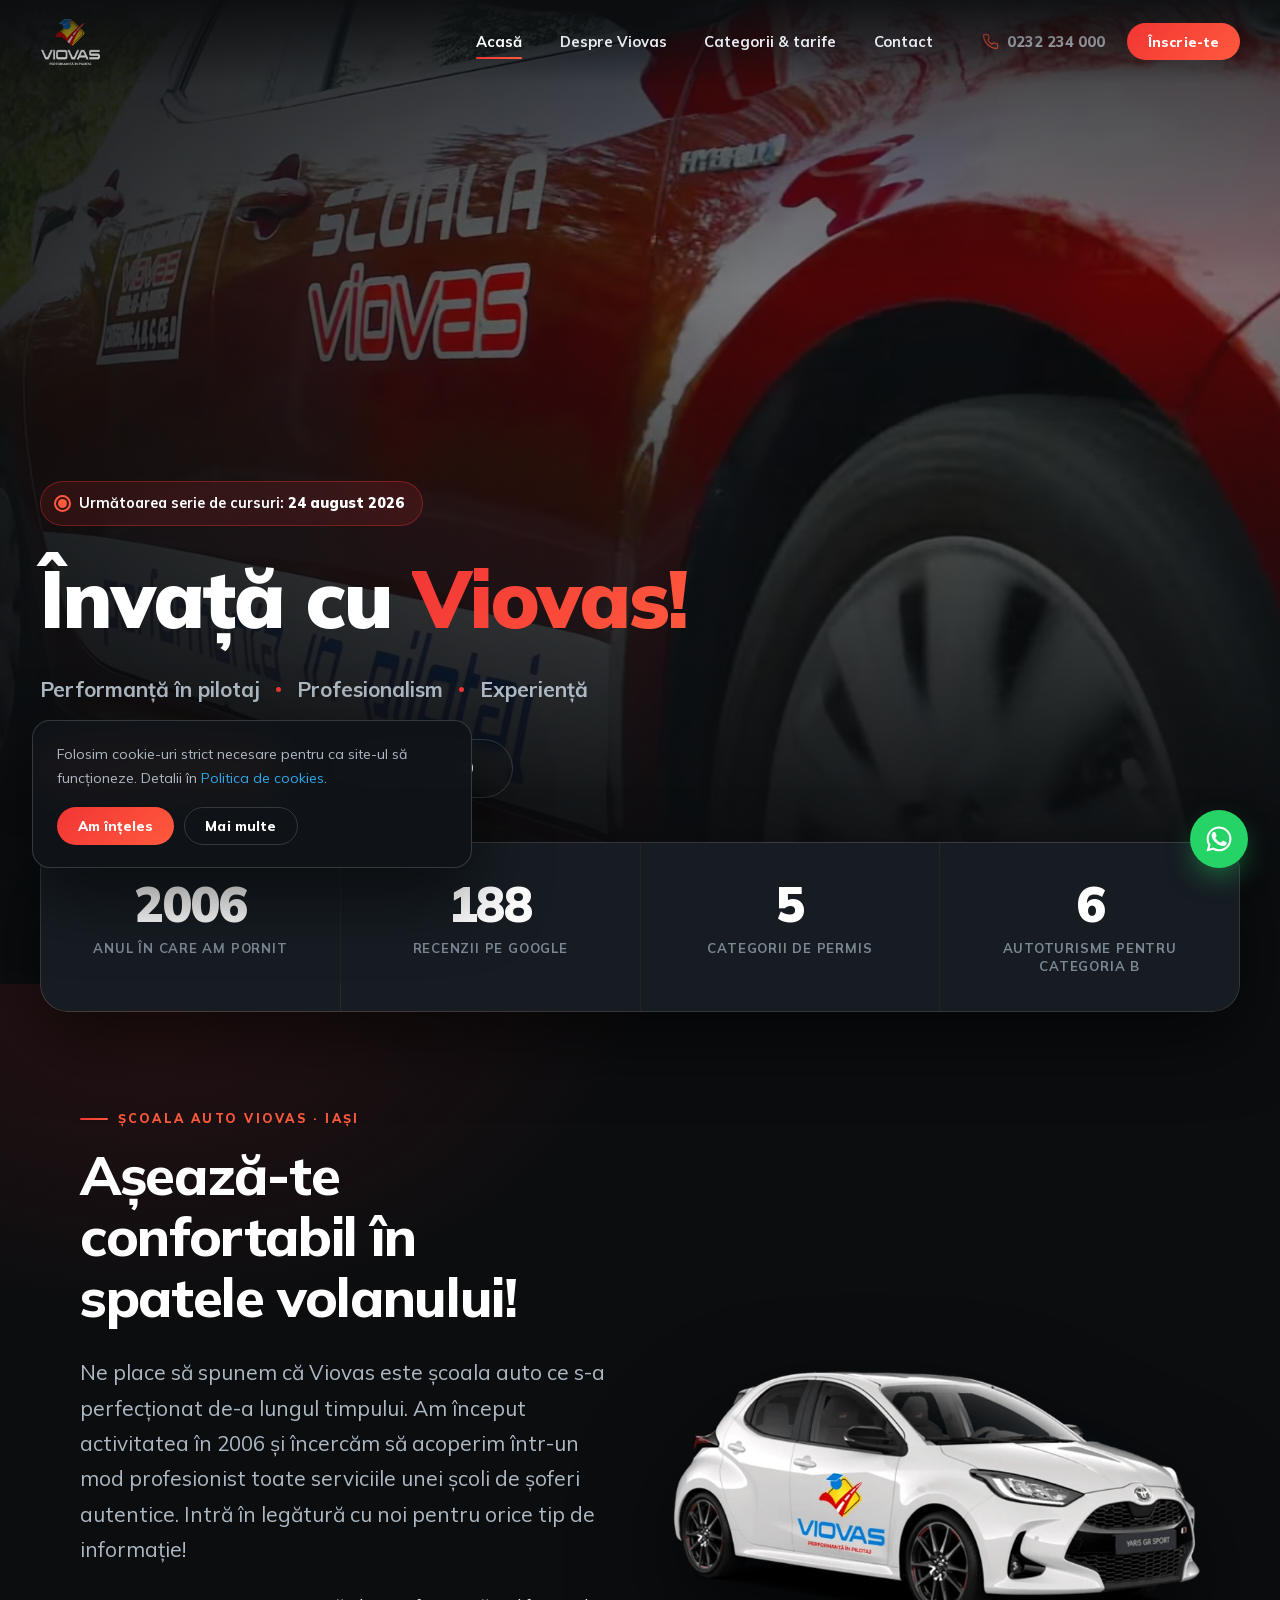
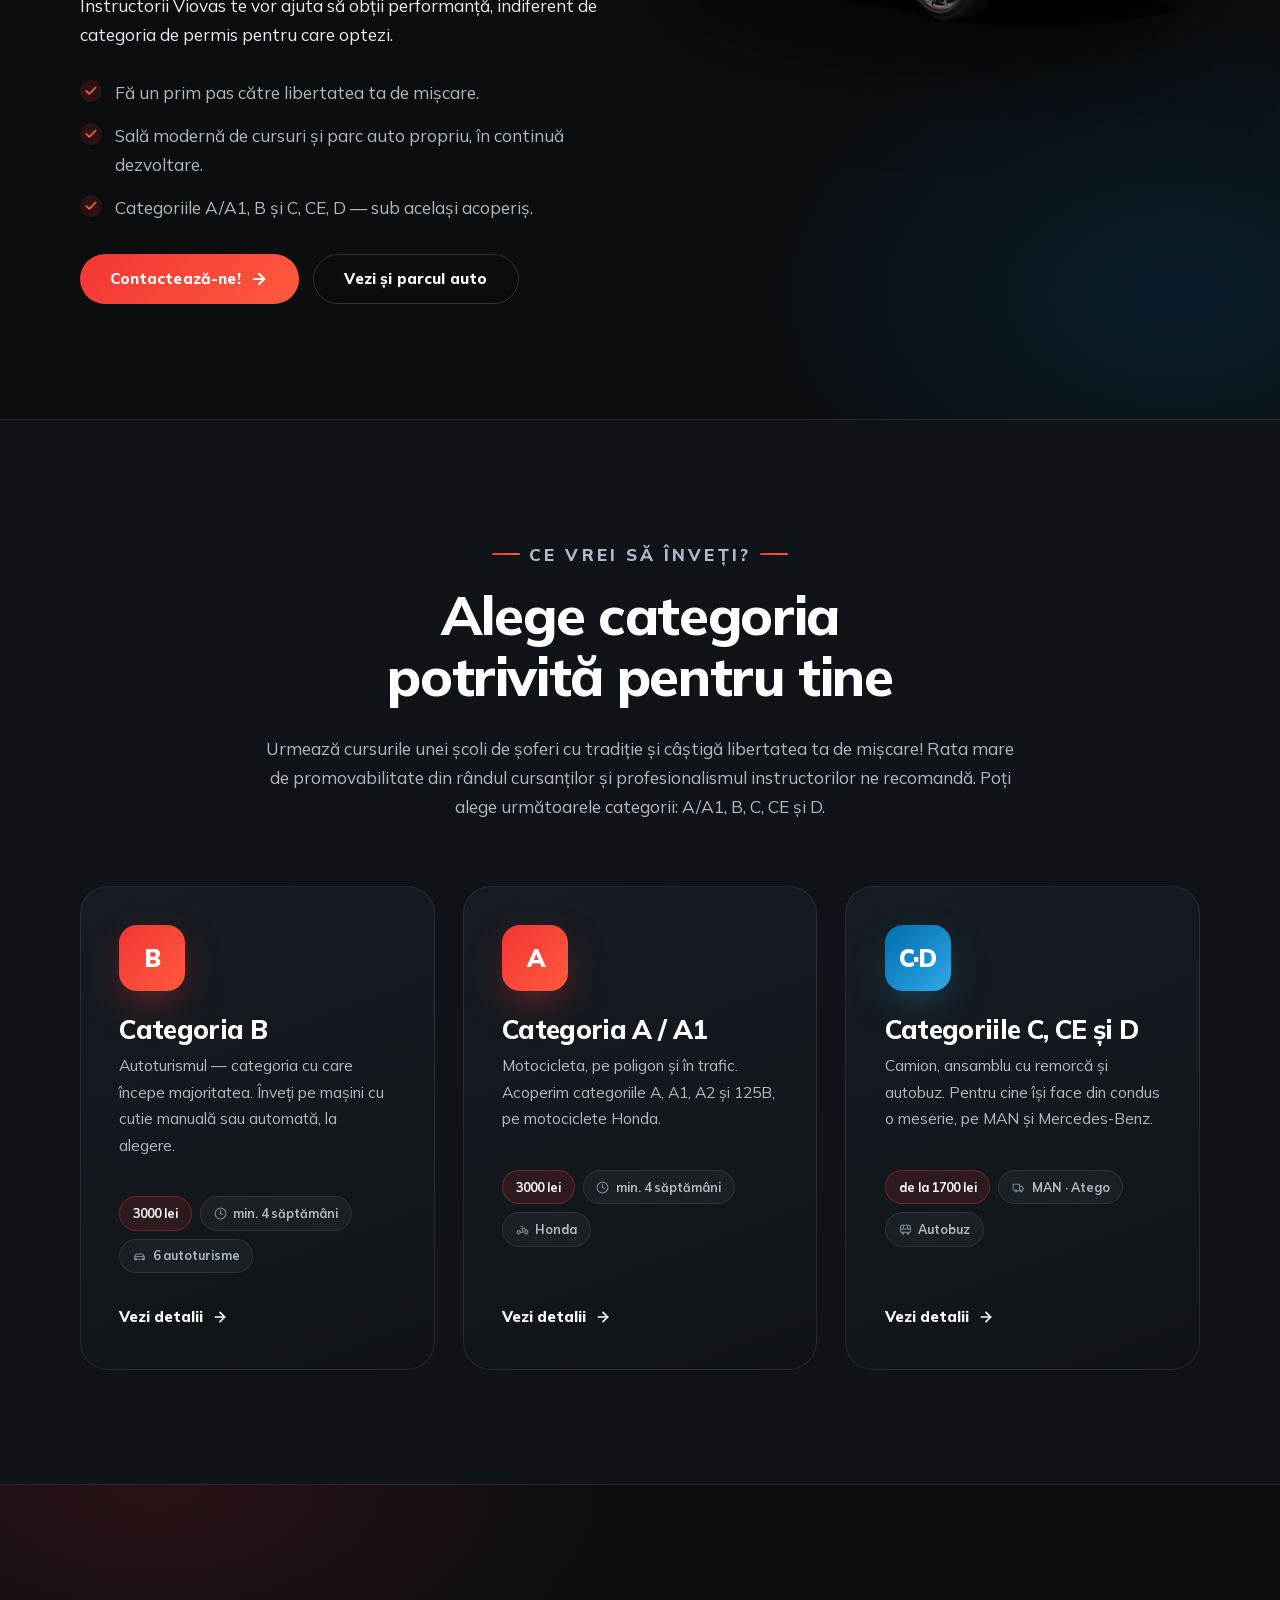
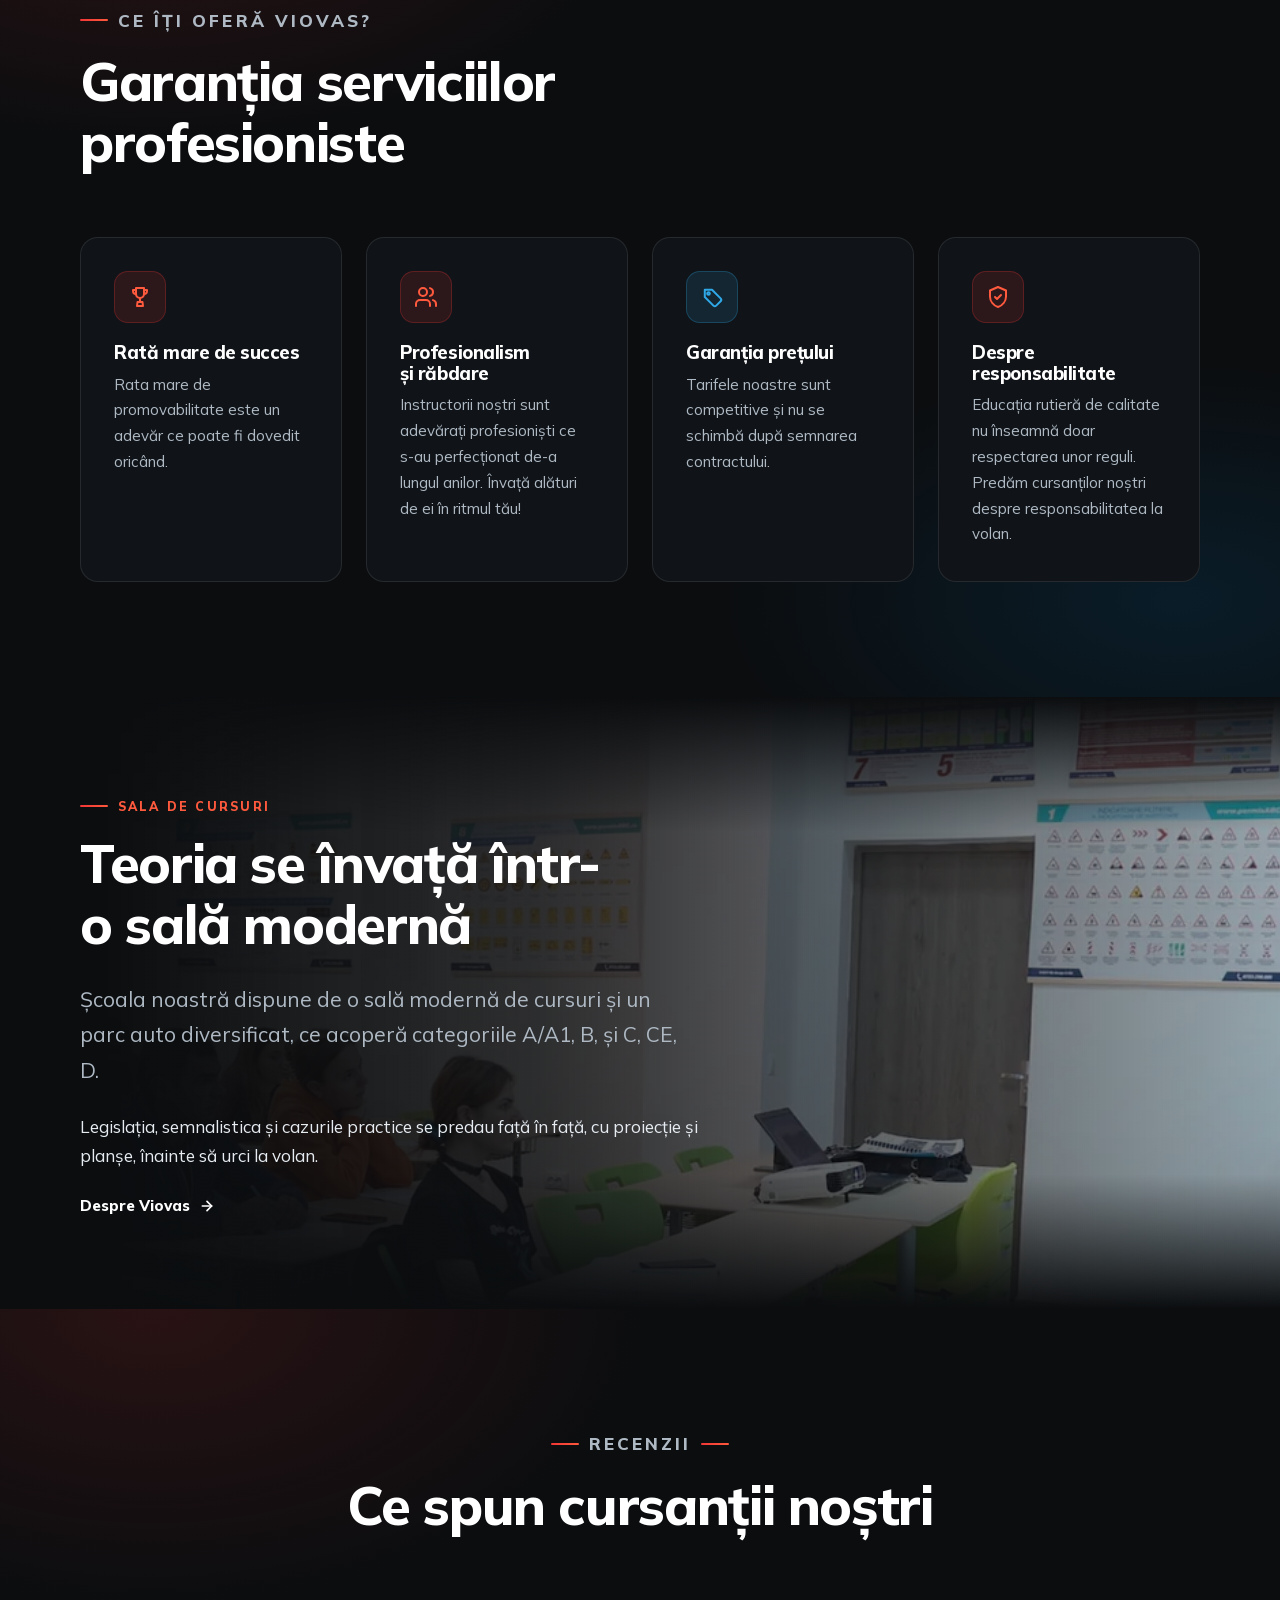
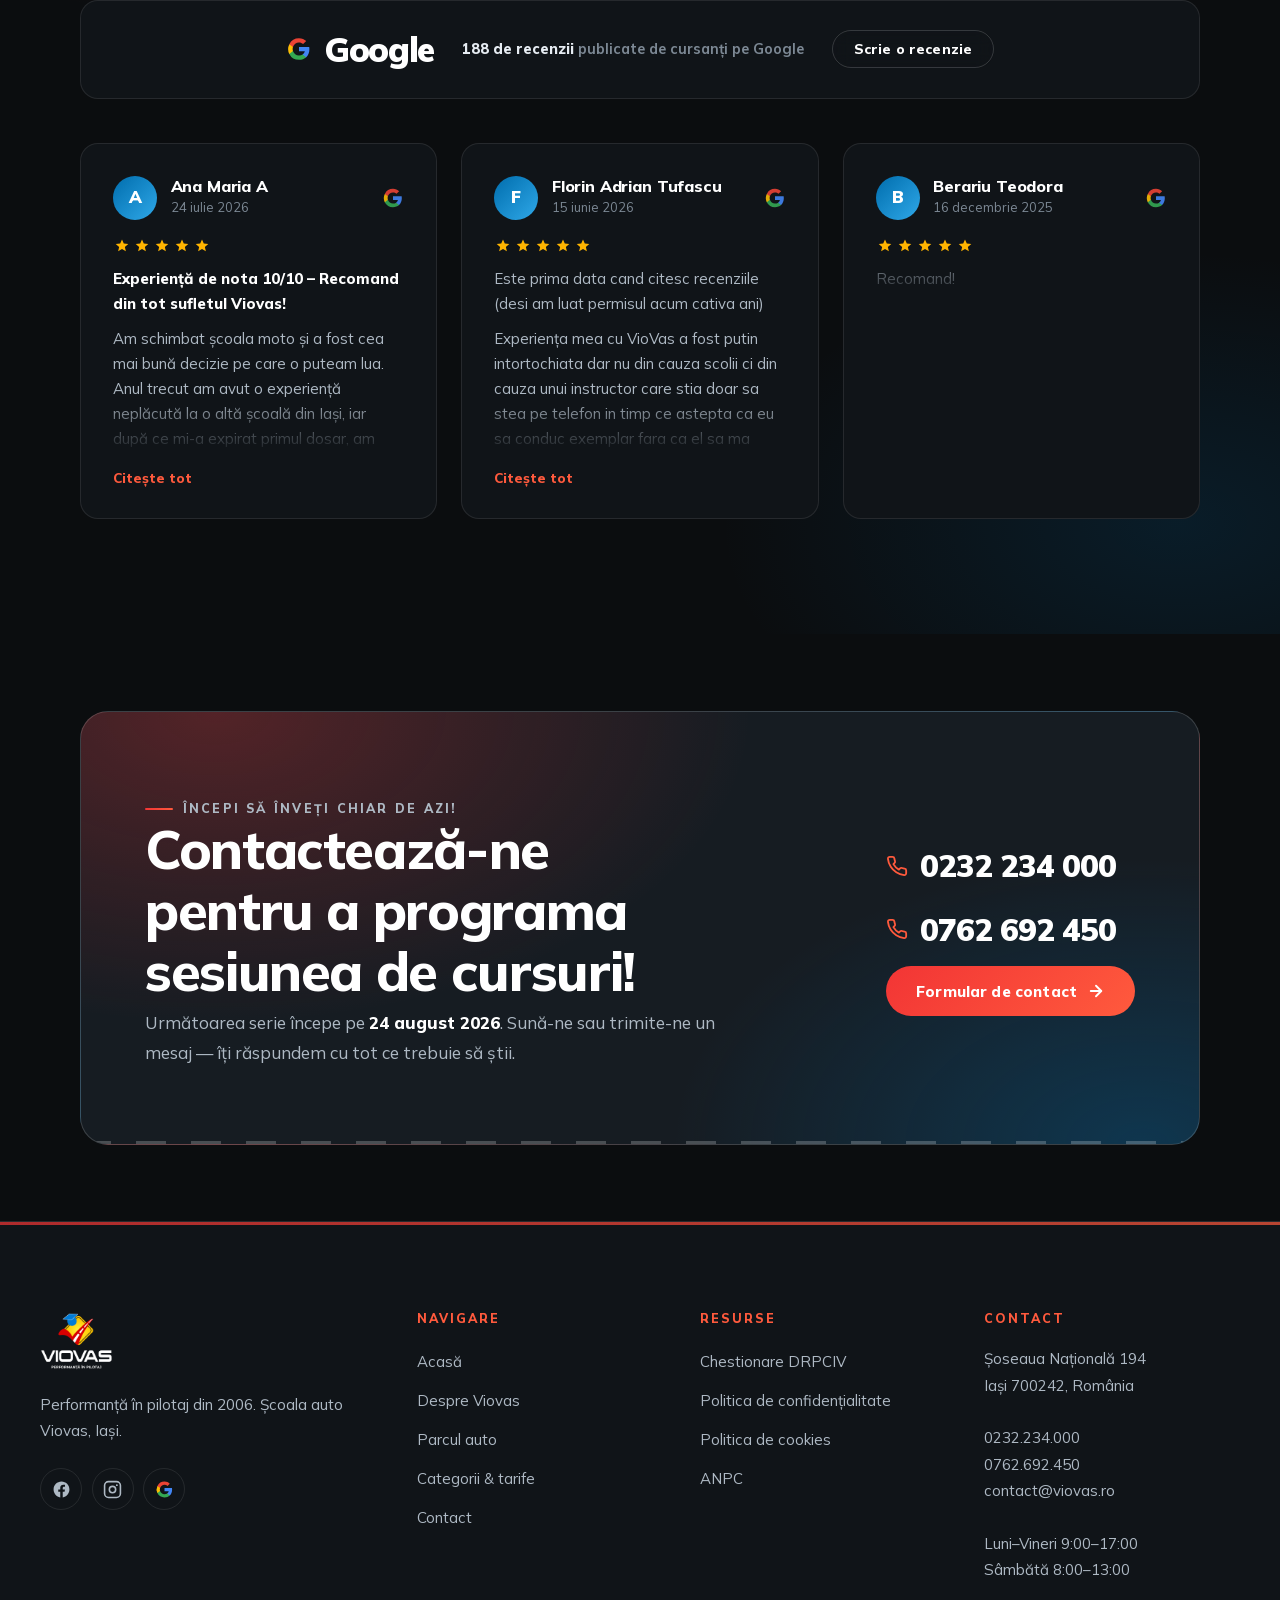
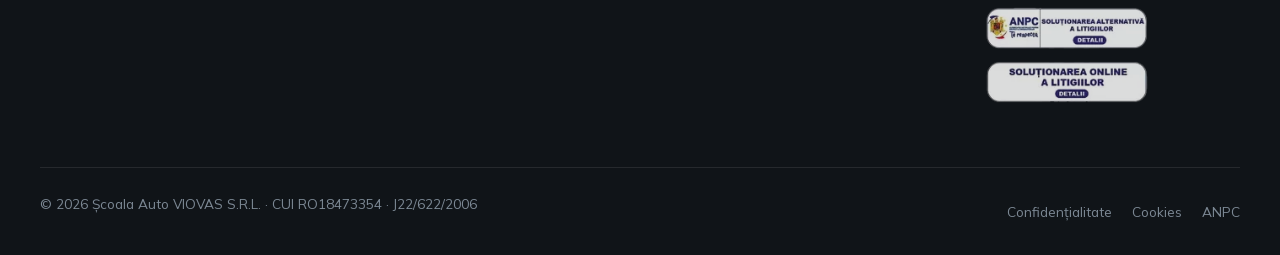
==== index.html @ 20b7be67 "Site nou Viovas — static, premium, fără build Reconstruiește viovas.ro de la zero ca site static (HT" ====
<!DOCTYPE html>
<html lang="ro">
<head>
<meta charset="utf-8">
<meta name="viewport" content="width=device-width, initial-scale=1">
<title>Viovas — Școala auto Iași | Categoriile A, B, C, CE, D</title>
<meta name="description" content="Școala auto Viovas din Iași, activă din 2006. Cursuri pentru categoriile A/A1, B, C, CE și D, parc auto propriu și instructori cu experiență. Sună la 0232 234 000.">
<link rel="canonical" href="https://www.viovas.ro/">

<meta property="og:type" content="website">
<meta property="og:locale" content="ro_RO">
<meta property="og:site_name" content="Viovas">
<meta property="og:url" content="https://www.viovas.ro/">
<meta property="og:title" content="Viovas — Școala auto Iași | Categoriile A, B, C, CE, D">
<meta property="og:description" content="Performanță în pilotaj din 2006. Cursuri pentru categoriile A/A1, B, C, CE și D, în Iași.">
<meta property="og:image" content="https://www.viovas.ro/assets/img/og-image.jpg">
<meta property="og:image:width" content="1200">
<meta property="og:image:height" content="630">
<meta name="twitter:card" content="summary_large_image">

<meta name="theme-color" content="#0B0D0F">
<link rel="icon" href="assets/img/favicon-32.png" sizes="32x32">
<link rel="apple-touch-icon" href="assets/img/favicon-180.png">
<link rel="manifest" href="site.webmanifest">

<link rel="preload" href="assets/fonts/mulish-latin.woff2" as="font" type="font/woff2" crossorigin>
<link rel="preload" href="assets/fonts/mulish-latin-ext.woff2" as="font" type="font/woff2" crossorigin>
<link rel="stylesheet" href="assets/css/style.css">

<script type="application/ld+json">
{
  "@context": "https://schema.org",
  "@graph": [
    {
      "@type": "DrivingSchool",
      "@id": "https://www.viovas.ro/#organization",
      "name": "Școala Auto VIOVAS S.R.L.",
      "alternateName": "Viovas",
      "slogan": "Performanță în pilotaj",
      "url": "https://www.viovas.ro/",
      "logo": "https://www.viovas.ro/assets/img/logo.png",
      "image": "https://www.viovas.ro/assets/img/og-image.jpg",
      "description": "Școală auto în Iași, activă din 2006. Cursuri pentru categoriile A/A1, B, C, CE și D.",
      "foundingDate": "2006",
      "vatID": "RO18473354",
      "email": "contact@viovas.ro",
      "telephone": "+40232234000",
      "priceRange": "1700–3300 RON",
      "currenciesAccepted": "RON",
      "address": {
        "@type": "PostalAddress",
        "streetAddress": "Șoseaua Națională 194",
        "addressLocality": "Iași",
        "postalCode": "700242",
        "addressRegion": "Iași",
        "addressCountry": "RO"
      },
      "geo": { "@type": "GeoCoordinates", "latitude": 47.152197, "longitude": 27.586074 },
      "hasMap": "https://maps.google.com/?cid=13117318932686493005",
      "areaServed": { "@type": "City", "name": "Iași" },
      "openingHoursSpecification": [
        { "@type": "OpeningHoursSpecification", "dayOfWeek": ["Monday","Tuesday","Wednesday","Thursday","Friday"], "opens": "09:00", "closes": "17:00" },
        { "@type": "OpeningHoursSpecification", "dayOfWeek": "Saturday", "opens": "08:00", "closes": "13:00" }
      ],
      "sameAs": [
        "https://www.facebook.com/viovas.ro",
        "https://www.instagram.com/viovas.ro/"
      ],
      "contactPoint": [{
        "@type": "ContactPoint",
        "telephone": "+40762692450",
        "contactType": "customer service",
        "areaServed": "RO",
        "availableLanguage": "Romanian"
      }],
      "hasOfferCatalog": {
        "@type": "OfferCatalog",
        "name": "Categorii de permis",
        "itemListElement": [
          { "@type": "Offer", "name": "Categoria A / A1", "price": "3000", "priceCurrency": "RON", "category": "A" },
          { "@type": "Offer", "name": "Categoria B", "price": "3000", "priceCurrency": "RON", "category": "B" },
          { "@type": "Offer", "name": "Categoria C (MAN)", "price": "3000", "priceCurrency": "RON", "category": "C" },
          { "@type": "Offer", "name": "Categoria CE (MAN)", "price": "1700", "priceCurrency": "RON", "category": "CE" },
          { "@type": "Offer", "name": "Categoria C (Mercedes)", "price": "3300", "priceCurrency": "RON", "category": "C" },
          { "@type": "Offer", "name": "Categoria CE (Mercedes)", "price": "2500", "priceCurrency": "RON", "category": "CE" },
          { "@type": "Offer", "name": "Categoria D (Mercedes)", "price": "3000", "priceCurrency": "RON", "category": "D" }
        ]
      }
    },
    {
      "@type": "WebSite",
      "@id": "https://www.viovas.ro/#website",
      "url": "https://www.viovas.ro/",
      "name": "Viovas",
      "description": "Școala auto Iași",
      "publisher": { "@id": "https://www.viovas.ro/#organization" },
      "inLanguage": "ro-RO"
    }
  ]
}
</script>
</head>

<body>
<a class="skip-link" href="#main">Sari la conținut</a>

<!-- ===================== SPRITE DE ICONURI ===================== -->
<svg xmlns="http://www.w3.org/2000/svg" style="display:none" aria-hidden="true" focusable="false"><symbol id="i-phone" viewBox="0 0 24 24" fill="none" stroke="currentColor" stroke-width="2" stroke-linecap="round" stroke-linejoin="round"><path d="M22 16.92v3a2 2 0 0 1-2.18 2 19.79 19.79 0 0 1-8.63-3.07 19.5 19.5 0 0 1-6-6 19.79 19.79 0 0 1-3.07-8.67A2 2 0 0 1 4.11 2h3a2 2 0 0 1 2 1.72c.13.96.36 1.9.7 2.81a2 2 0 0 1-.45 2.11L8.09 9.91a16 16 0 0 0 6 6l1.27-1.27a2 2 0 0 1 2.11-.45c.9.34 1.85.57 2.81.7A2 2 0 0 1 22 16.92z"/></symbol>
<symbol id="i-mail" viewBox="0 0 24 24" fill="none" stroke="currentColor" stroke-width="2" stroke-linecap="round" stroke-linejoin="round"><rect x="2" y="4" width="20" height="16" rx="2"/><path d="m22 7-8.97 5.7a1.94 1.94 0 0 1-2.06 0L2 7"/></symbol>
<symbol id="i-pin" viewBox="0 0 24 24" fill="none" stroke="currentColor" stroke-width="2" stroke-linecap="round" stroke-linejoin="round"><path d="M20 10c0 6-8 12-8 12s-8-6-8-12a8 8 0 0 1 16 0z"/><circle cx="12" cy="10" r="3"/></symbol>
<symbol id="i-clock" viewBox="0 0 24 24" fill="none" stroke="currentColor" stroke-width="2" stroke-linecap="round" stroke-linejoin="round"><circle cx="12" cy="12" r="10"/><polyline points="12 6 12 12 16 14"/></symbol>
<symbol id="i-arrow" viewBox="0 0 24 24" fill="none" stroke="currentColor" stroke-width="2.5" stroke-linecap="round" stroke-linejoin="round"><line x1="5" y1="12" x2="19" y2="12"/><polyline points="12 5 19 12 12 19"/></symbol>
<symbol id="i-check" viewBox="0 0 24 24" fill="none" stroke="currentColor" stroke-width="3" stroke-linecap="round" stroke-linejoin="round"><polyline points="20 6 9 17 4 12"/></symbol>
<symbol id="i-star" viewBox="0 0 24 24" fill="currentColor"><path d="m12 17.27 5.18 3.13-1.37-5.9 4.58-3.96-6.03-.52L12 4.5 9.64 10.02l-6.03.52 4.58 3.96-1.37 5.9z"/></symbol>
<symbol id="i-whatsapp" viewBox="0 0 24 24" fill="currentColor"><path d="M17.47 14.38c-.3-.15-1.75-.86-2.02-.96-.27-.1-.47-.15-.67.15-.2.3-.77.96-.94 1.16-.17.2-.35.22-.64.07-.3-.15-1.25-.46-2.38-1.47-.88-.78-1.47-1.75-1.65-2.05-.17-.3-.02-.46.13-.6.13-.14.3-.35.45-.52.15-.17.2-.3.3-.5.1-.2.05-.37-.02-.52-.08-.15-.67-1.6-.92-2.2-.24-.58-.49-.5-.67-.51h-.57c-.2 0-.52.07-.79.37-.27.3-1.04 1.01-1.04 2.47s1.06 2.86 1.21 3.06c.15.2 2.1 3.2 5.08 4.49.71.3 1.26.49 1.69.63.71.22 1.36.19 1.87.12.57-.09 1.75-.72 2-1.41.25-.69.25-1.28.17-1.41-.07-.13-.27-.2-.57-.35zM12.04 2C6.58 2 2.13 6.45 2.13 11.91c0 1.75.46 3.45 1.32 4.95L2 22l5.25-1.38a9.87 9.87 0 0 0 4.79 1.22h.01c5.46 0 9.91-4.45 9.91-9.91 0-2.65-1.03-5.14-2.9-7.01A9.82 9.82 0 0 0 12.04 2zm0 18.15h-.01a8.2 8.2 0 0 1-4.19-1.15l-.3-.18-3.12.82.83-3.04-.2-.31a8.19 8.19 0 0 1-1.26-4.38c0-4.54 3.7-8.24 8.25-8.24a8.2 8.2 0 0 1 8.24 8.25c0 4.54-3.7 8.23-8.24 8.23z"/></symbol>
<symbol id="i-facebook" viewBox="0 0 24 24" fill="currentColor"><path d="M22 12.06C22 6.5 17.52 2 12 2S2 6.5 2 12.06c0 5.02 3.66 9.18 8.44 9.94v-7.03H7.9v-2.91h2.54V9.85c0-2.52 1.49-3.91 3.77-3.91 1.1 0 2.24.2 2.24.2v2.46h-1.26c-1.24 0-1.63.78-1.63 1.57v1.89h2.78l-.45 2.91h-2.33V22C18.34 21.24 22 17.08 22 12.06z"/></symbol>
<symbol id="i-instagram" viewBox="0 0 24 24" fill="none" stroke="currentColor" stroke-width="2" stroke-linecap="round" stroke-linejoin="round"><rect x="2" y="2" width="20" height="20" rx="5"/><circle cx="12" cy="12" r="4"/><circle cx="17.5" cy="6.5" r="1.2" fill="currentColor" stroke="none"/></symbol>
<symbol id="i-google" viewBox="0 0 24 24"><path fill="#4285F4" d="M21.6 12.23c0-.71-.06-1.4-.18-2.05H12v3.88h5.38a4.6 4.6 0 0 1-2 3.02v2.51h3.24c1.89-1.74 2.98-4.3 2.98-7.36z"/><path fill="#34A853" d="M12 22c2.7 0 4.96-.9 6.62-2.41l-3.24-2.51c-.9.6-2.04.96-3.38.96-2.6 0-4.8-1.76-5.59-4.12H3.06v2.59A10 10 0 0 0 12 22z"/><path fill="#FBBC05" d="M6.41 13.92a6 6 0 0 1 0-3.83V7.5H3.06a10 10 0 0 0 0 9l3.35-2.58z"/><path fill="#EA4335" d="M12 5.95c1.47 0 2.78.5 3.82 1.5l2.86-2.86C16.95 2.99 14.7 2 12 2a10 10 0 0 0-8.94 5.5l3.35 2.59C7.2 7.72 9.4 5.95 12 5.95z"/></symbol>
<symbol id="i-car" viewBox="0 0 24 24" fill="none" stroke="currentColor" stroke-width="2" stroke-linecap="round" stroke-linejoin="round"><path d="M5 17h14M6.5 17a1.5 1.5 0 1 1-3 0 1.5 1.5 0 0 1 3 0zM20.5 17a1.5 1.5 0 1 1-3 0 1.5 1.5 0 0 1 3 0z"/><path d="M3 17v-4.2a2 2 0 0 1 .3-1.05l2.2-3.5A2 2 0 0 1 7.2 7.3h9.6a2 2 0 0 1 1.7.95l2.2 3.5A2 2 0 0 1 21 12.8V17"/><path d="M4 12h16"/></symbol>
<symbol id="i-bike" viewBox="0 0 24 24" fill="none" stroke="currentColor" stroke-width="2" stroke-linecap="round" stroke-linejoin="round"><circle cx="5" cy="17" r="3"/><circle cx="19" cy="17" r="3"/><path d="M8 17h6l-3-6 4-2 2 3h2M9 7h3"/></symbol>
<symbol id="i-truck" viewBox="0 0 24 24" fill="none" stroke="currentColor" stroke-width="2" stroke-linecap="round" stroke-linejoin="round"><path d="M2 16V7a1 1 0 0 1 1-1h11v10"/><path d="M14 10h4l3 3.5V16"/><circle cx="7" cy="18" r="2"/><circle cx="17" cy="18" r="2"/><path d="M9 18h6"/></symbol>
<symbol id="i-bus" viewBox="0 0 24 24" fill="none" stroke="currentColor" stroke-width="2" stroke-linecap="round" stroke-linejoin="round"><rect x="3" y="4" width="18" height="13" rx="2"/><path d="M3 11h18M8 4v7M16 4v7"/><circle cx="7.5" cy="19" r="1.5"/><circle cx="16.5" cy="19" r="1.5"/></symbol>
<symbol id="i-calendar" viewBox="0 0 24 24" fill="none" stroke="currentColor" stroke-width="2" stroke-linecap="round" stroke-linejoin="round"><rect x="3" y="5" width="18" height="16" rx="2"/><path d="M16 3v4M8 3v4M3 11h18"/></symbol>
<symbol id="i-shield" viewBox="0 0 24 24" fill="none" stroke="currentColor" stroke-width="2" stroke-linecap="round" stroke-linejoin="round"><path d="M12 2 4 5.5v6c0 4.7 3.4 8.9 8 10.5 4.6-1.6 8-5.8 8-10.5v-6z"/><polyline points="9 12 11 14 15 10"/></symbol>
<symbol id="i-trophy" viewBox="0 0 24 24" fill="none" stroke="currentColor" stroke-width="2" stroke-linecap="round" stroke-linejoin="round"><path d="M8 3h8v6a4 4 0 0 1-8 0z"/><path d="M8 5H5v1a3 3 0 0 0 3 3M16 5h3v1a3 3 0 0 1-3 3"/><path d="M12 13v4M9 21h6l-.5-4h-5z"/></symbol>
<symbol id="i-tag" viewBox="0 0 24 24" fill="none" stroke="currentColor" stroke-width="2" stroke-linecap="round" stroke-linejoin="round"><path d="M20.6 13.4 12 4.8H4.8V12l8.6 8.6a2 2 0 0 0 2.8 0l4.4-4.4a2 2 0 0 0 0-2.8z"/><circle cx="8.5" cy="8.5" r="1.3"/></symbol>
<symbol id="i-book" viewBox="0 0 24 24" fill="none" stroke="currentColor" stroke-width="2" stroke-linecap="round" stroke-linejoin="round"><path d="M2 4h6a3 3 0 0 1 3 3v13a2.5 2.5 0 0 0-2.5-2H2z"/><path d="M22 4h-6a3 3 0 0 0-3 3v13a2.5 2.5 0 0 1 2.5-2H22z"/></symbol>
<symbol id="i-sign" viewBox="0 0 24 24" fill="none" stroke="currentColor" stroke-width="2" stroke-linecap="round" stroke-linejoin="round"><path d="m12 2 8 8-8 8-8-8z"/><path d="M12 8v3M12 14h.01"/><path d="M12 18v4"/></symbol>
<symbol id="i-wheel" viewBox="0 0 24 24" fill="none" stroke="currentColor" stroke-width="2" stroke-linecap="round" stroke-linejoin="round"><circle cx="12" cy="12" r="9"/><circle cx="12" cy="12" r="3"/><path d="M12 3v6M3.5 16.5 9 13.5M20.5 16.5 15 13.5"/></symbol>
<symbol id="i-cone" viewBox="0 0 24 24" fill="none" stroke="currentColor" stroke-width="2" stroke-linecap="round" stroke-linejoin="round"><path d="M9.3 4.7 4 20h16L14.7 4.7A1.5 1.5 0 0 0 13.3 4h-2.6a1.5 1.5 0 0 0-1.4.7z"/><path d="M7 13h10M8 9h8M2 20h20"/></symbol>
<symbol id="i-info" viewBox="0 0 24 24" fill="none" stroke="currentColor" stroke-width="2" stroke-linecap="round" stroke-linejoin="round"><circle cx="12" cy="12" r="10"/><path d="M12 16v-5M12 8h.01"/></symbol>
<symbol id="i-ok" viewBox="0 0 24 24" fill="none" stroke="currentColor" stroke-width="2" stroke-linecap="round" stroke-linejoin="round"><circle cx="12" cy="12" r="10"/><polyline points="8.5 12.5 11 15 16 9.5"/></symbol>
<symbol id="i-alert" viewBox="0 0 24 24" fill="none" stroke="currentColor" stroke-width="2" stroke-linecap="round" stroke-linejoin="round"><circle cx="12" cy="12" r="10"/><path d="M12 7v6M12 16h.01"/></symbol>
<symbol id="i-send" viewBox="0 0 24 24" fill="none" stroke="currentColor" stroke-width="2" stroke-linecap="round" stroke-linejoin="round"><path d="m22 2-7 20-4-9-9-4z"/><path d="M22 2 11 13"/></symbol>
<symbol id="i-cap" viewBox="0 0 24 24" fill="none" stroke="currentColor" stroke-width="2" stroke-linecap="round" stroke-linejoin="round"><path d="M22 9 12 4 2 9l10 5z"/><path d="M6 11.5V16c0 1.4 2.7 2.5 6 2.5s6-1.1 6-2.5v-4.5"/></symbol>
<symbol id="i-users" viewBox="0 0 24 24" fill="none" stroke="currentColor" stroke-width="2" stroke-linecap="round" stroke-linejoin="round"><path d="M16 21v-2a4 4 0 0 0-4-4H6a4 4 0 0 0-4 4v2"/><circle cx="9" cy="7" r="4"/><path d="M22 21v-2a4 4 0 0 0-3-3.87M16 3.13a4 4 0 0 1 0 7.75"/></symbol>
</svg>

<!-- ===================== ANTET ===================== -->
<header class="header">
  <div class="header__inner">
    <a class="brand" href="index.html" aria-label="Viovas — acasă">
      <img src="assets/img/logo.png" srcset="assets/img/logo.png 1x, assets/img/logo@2x.png 2x"
           width="200" height="170" alt="Viovas — Performanță în pilotaj">
    </a>

    <nav class="nav" aria-label="Navigație principală">
      <a class="nav__link" href="index.html" aria-current="page">Acasă</a>
      <a class="nav__link" href="despre.html">Despre Viovas</a>
      <a class="nav__link" href="categorii.html">Categorii &amp; tarife</a>
      <a class="nav__link" href="contact.html">Contact</a>
    </nav>

    <div class="header__cta">
      <a class="header__phone" href="tel:+40232234000">
        <svg class="ico" aria-hidden="true"><use href="#i-phone"/></svg>0232 234 000
      </a>
      <a class="btn btn--sm" href="contact.html">Înscrie-te</a>
      <button class="burger" type="button" aria-expanded="false" aria-controls="drawer" aria-label="Deschide meniul">
        <span></span><span></span><span></span>
      </button>
    </div>
  </div>
</header>

<!-- ===================== MENIU MOBIL ===================== -->
<div class="drawer" id="drawer" aria-hidden="true">
  <nav class="drawer__nav" aria-label="Navigație mobilă">
    <a class="drawer__link" href="index.html" aria-current="page"><span>01</span>Acasă</a>
    <a class="drawer__link" href="despre.html"><span>02</span>Despre Viovas</a>
    <a class="drawer__link" href="categorii.html"><span>03</span>Categorii &amp; tarife</a>
    <a class="drawer__link" href="contact.html"><span>04</span>Contact</a>
  </nav>
  <div class="drawer__foot">
    <a class="drawer__phone" href="tel:+40232234000"><svg class="ico" aria-hidden="true"><use href="#i-phone"/></svg>0232 234 000</a>
    <a class="drawer__phone" href="tel:+40762692450"><svg class="ico" aria-hidden="true"><use href="#i-phone"/></svg>0762 692 450</a>
    <a class="btn btn--block" href="contact.html">Programează-te la cursuri</a>
  </div>
</div>

<main id="main">

  <!-- ===================== HERO ===================== -->
  <section class="hero">
    <div class="hero__media">
      <video autoplay muted loop playsinline preload="metadata"
             poster="assets/img/hero-poster.jpg" aria-hidden="true" tabindex="-1">
        <source src="assets/video/viovas-hero.webm" type="video/webm">
        <source src="assets/video/viovas-hero.mp4" type="video/mp4">
      </video>
      <img class="poster-fallback" src="assets/img/hero-poster.jpg" alt="" style="display:none" width="1920" height="1080">
    </div>
    <div class="hero__scrim"></div>

    <div class="hero__inner wrap wrap--wide">
      <div class="hero__content">
        <!-- EDITEAZĂ AICI data următoarei serii de cursuri -->
        <p class="badge-serie">
          <span class="pulse" aria-hidden="true"></span>
          <span>Următoarea serie de cursuri: <strong>24 august 2026</strong></span>
        </p>

        <h1 data-split>Învață cu <span class="accent">Viovas!</span></h1>

        <p class="hero__tag">
          <span>Performanță în pilotaj</span>
          <span>Profesionalism</span>
          <span>Experiență</span>
        </p>

        <div class="hero__actions">
          <a class="btn btn--lg" href="categorii.html">
            Vezi categoriile <svg class="ico" aria-hidden="true"><use href="#i-arrow"/></svg>
          </a>
          <a class="btn btn--lg btn--ghost" href="tel:+40232234000">
            <svg class="ico" aria-hidden="true"><use href="#i-phone"/></svg> 0232 234 000
          </a>
        </div>
      </div>
    </div>

  </section>

  <!-- ===================== BARĂ DE ÎNCREDERE ===================== -->
  <section class="trust" aria-label="Viovas în cifre">
    <div class="wrap wrap--wide">
      <div class="trust__grid">
        <div class="trust__item">
          <span class="trust__num"><span data-count="2006">2006</span></span>
          <span class="trust__label">Anul în care am pornit</span>
        </div>
        <div class="trust__item">
          <span class="trust__num"><span data-count="188">188</span></span>
          <span class="trust__label">Recenzii pe Google</span>
        </div>
        <div class="trust__item">
          <span class="trust__num"><span data-count="5">5</span></span>
          <span class="trust__label">Categorii de permis</span>
        </div>
        <div class="trust__item">
          <span class="trust__num"><span data-count="6">6</span></span>
          <span class="trust__label">Autoturisme pentru categoria B</span>
        </div>
      </div>
    </div>
  </section>

  <!-- ===================== INTRO ===================== -->
  <section class="section aura">
    <div class="wrap">
      <div class="split">
        <div data-reveal>
          <p class="eyebrow">Școala auto Viovas · Iași</p>
          <h2>Așează-te confortabil în spatele volanului!</h2>
          <p class="lead">Ne place să spunem că Viovas este școala auto ce s-a perfecționat de-a lungul timpului. Am început activitatea în 2006 și încercăm să acoperim într-un mod profesionist toate serviciile unei școli de șoferi autentice. Intră în legătură cu noi pentru orice tip de informație!</p>
          <p>Instructorii Viovas te vor ajuta să obții performanță, indiferent de categoria de permis pentru care optezi.</p>

          <ul class="checks">
            <li><svg class="ico" aria-hidden="true"><use href="#i-check"/></svg> Fă un prim pas către libertatea ta de mișcare.</li>
            <li><svg class="ico" aria-hidden="true"><use href="#i-check"/></svg> Sală modernă de cursuri și parc auto propriu, în continuă dezvoltare.</li>
            <li><svg class="ico" aria-hidden="true"><use href="#i-check"/></svg> Categoriile A/A1, B și C, CE, D — sub același acoperiș.</li>
          </ul>

          <div class="hero__actions">
            <a class="btn" href="contact.html">Contactează-ne! <svg class="ico" aria-hidden="true"><use href="#i-arrow"/></svg></a>
            <a class="btn btn--ghost" href="despre.html#parc">Vezi și parcul auto</a>
          </div>
        </div>

        <div class="split__media split__media--float" data-reveal>
          <img src="assets/img/yaris-brandat.webp" width="735" height="401"
               alt="Autoturism Toyota Yaris din parcul auto Viovas, personalizat cu sigla școlii" loading="lazy" decoding="async">
        </div>
      </div>
    </div>
  </section>

  <!-- ===================== CATEGORII ===================== -->
  <section class="section section--alt" id="categorii">
    <div class="wrap">
      <div class="sec-head sec-head--center" data-reveal>
        <p class="eyebrow">Ce vrei să înveți?</p>
        <h2>Alege categoria potrivită pentru tine</h2>
        <p>Urmează cursurile unei școli de șoferi cu tradiție și câștigă libertatea ta de mișcare! Rata mare de promovabilitate din rândul cursanților și profesionalismul instructorilor ne recomandă. Poți alege următoarele categorii: A/A1, B, C, CE și D.</p>
      </div>

      <div class="cat-grid">
        <article class="cat-card" data-reveal data-tilt>
          <span class="cat-card__mark" aria-hidden="true">B</span>
          <h3>Categoria B</h3>
          <p>Autoturismul — categoria cu care începe majoritatea. Înveți pe mașini cu cutie manuală sau automată, la alegere.</p>
          <div class="cat-card__meta">
            <span class="chip chip--price">3000 lei</span>
            <span class="chip"><svg class="ico" aria-hidden="true"><use href="#i-clock"/></svg> min. 4 săptămâni</span>
            <span class="chip"><svg class="ico" aria-hidden="true"><use href="#i-car"/></svg> 6 autoturisme</span>
          </div>
          <div class="cat-card__foot">
            <a class="arrow-link" href="categorii.html#cat-b">Vezi detalii <svg class="ico" aria-hidden="true"><use href="#i-arrow"/></svg></a>
          </div>
        </article>

        <article class="cat-card" data-reveal data-tilt>
          <span class="cat-card__mark" aria-hidden="true">A</span>
          <h3>Categoria A / A1</h3>
          <p>Motocicleta, pe poligon și în trafic. Acoperim categoriile A, A1, A2 și 125B, pe motociclete Honda.</p>
          <div class="cat-card__meta">
            <span class="chip chip--price">3000 lei</span>
            <span class="chip"><svg class="ico" aria-hidden="true"><use href="#i-clock"/></svg> min. 4 săptămâni</span>
            <span class="chip"><svg class="ico" aria-hidden="true"><use href="#i-bike"/></svg> Honda</span>
          </div>
          <div class="cat-card__foot">
            <a class="arrow-link" href="categorii.html#cat-a">Vezi detalii <svg class="ico" aria-hidden="true"><use href="#i-arrow"/></svg></a>
          </div>
        </article>

        <article class="cat-card cat-card--blue" data-reveal data-tilt>
          <span class="cat-card__mark" aria-hidden="true">C·D</span>
          <h3>Categoriile C, CE și D</h3>
          <p>Camion, ansamblu cu remorcă și autobuz. Pentru cine își face din condus o meserie, pe MAN și Mercedes-Benz.</p>
          <div class="cat-card__meta">
            <span class="chip chip--price">de la 1700 lei</span>
            <span class="chip"><svg class="ico" aria-hidden="true"><use href="#i-truck"/></svg> MAN · Atego</span>
            <span class="chip"><svg class="ico" aria-hidden="true"><use href="#i-bus"/></svg> Autobuz</span>
          </div>
          <div class="cat-card__foot">
            <a class="arrow-link" href="categorii.html#cat-cd">Vezi detalii <svg class="ico" aria-hidden="true"><use href="#i-arrow"/></svg></a>
          </div>
        </article>
      </div>
    </div>
  </section>

  <!-- ===================== DE CE VIOVAS ===================== -->
  <section class="section aura">
    <div class="wrap">
      <div class="sec-head" data-reveal>
        <p class="eyebrow">Ce îți oferă Viovas?</p>
        <h2>Garanția serviciilor profesioniste</h2>
      </div>

      <div class="feat-grid">
        <article class="feat" data-reveal>
          <div class="feat__ico"><svg class="ico" aria-hidden="true"><use href="#i-trophy"/></svg></div>
          <h3>Rată mare de succes</h3>
          <p>Rata mare de promovabilitate este un adevăr ce poate fi dovedit oricând.</p>
        </article>
        <article class="feat" data-reveal>
          <div class="feat__ico"><svg class="ico" aria-hidden="true"><use href="#i-users"/></svg></div>
          <h3>Profesionalism și răbdare</h3>
          <p>Instructorii noștri sunt adevărați profesioniști ce s-au perfecționat de-a lungul anilor. Învață alături de ei în ritmul tău!</p>
        </article>
        <article class="feat feat--blue" data-reveal>
          <div class="feat__ico"><svg class="ico" aria-hidden="true"><use href="#i-tag"/></svg></div>
          <h3>Garanția prețului</h3>
          <p>Tarifele noastre sunt competitive și nu se schimbă după semnarea contractului.</p>
        </article>
        <article class="feat" data-reveal>
          <div class="feat__ico"><svg class="ico" aria-hidden="true"><use href="#i-shield"/></svg></div>
          <h3>Despre responsabilitate</h3>
          <p>Educația rutieră de calitate nu înseamnă doar respectarea unor reguli. Predăm cursanților noștri despre responsabilitatea la volan.</p>
        </article>
      </div>
    </div>
  </section>

  <!-- ===================== SALA DE CURSURI ===================== -->
  <section class="band">
    <img class="band__bg" src="assets/img/sala-cursuri.webp" width="1920" height="450"
         alt="Cursanți în sala de curs Viovas, în timpul unei lecții de legislație rutieră"
         loading="lazy" decoding="async">
    <div class="band__scrim"></div>
    <div class="wrap">
      <div class="band__content" data-reveal>
        <p class="eyebrow">Sala de cursuri</p>
        <h2>Teoria se învață într-o sală modernă</h2>
        <p class="lead">Școala noastră dispune de o sală modernă de cursuri și un parc auto diversificat, ce acoperă categoriile A/A1, B, și C, CE, D.</p>
        <p>Legislația, semnalistica și cazurile practice se predau față în față, cu proiecție și planșe, înainte să urci la volan.</p>
        <a class="arrow-link" href="despre.html">Despre Viovas <svg class="ico" aria-hidden="true"><use href="#i-arrow"/></svg></a>
      </div>
    </div>
  </section>

  <!-- ===================== RECENZII ===================== -->
  <section class="section aura" id="recenzii">
    <div class="wrap">
      <div class="sec-head sec-head--center" data-reveal>
        <p class="eyebrow">Recenzii</p>
        <h2>Ce spun cursanții noștri</h2>
      </div>

      <div class="rating-head" data-reveal>
        <span class="rating-head__score">
          <svg class="ico" style="width:26px;height:26px" aria-hidden="true"><use href="#i-google"/></svg>
          Google
        </span>
        <span class="rating-head__meta"><strong>188 de recenzii</strong> publicate de cursanți pe Google</span>
        <a class="btn btn--sm btn--ghost" href="https://g.page/r/CU2p9CFaGAy2EB0/review" target="_blank" rel="noopener">Scrie o recenzie</a>
      </div>

      <div class="reviews">
        <article class="review" data-reveal>
          <div class="review__top">
            <span class="review__avatar" aria-hidden="true">A</span>
            <div class="review__who">
              <h3 class="review__name">Ana Maria A</h3>
              <span class="review__date">24 iulie 2026</span>
            </div>
            <svg class="review__src" aria-label="Recenzie publicată pe Google" role="img"><use href="#i-google"/></svg>
          </div>
          <span class="stars review__stars" role="img" aria-label="5 stele din 5">
            <svg class="ico" aria-hidden="true"><use href="#i-star"/></svg><svg class="ico" aria-hidden="true"><use href="#i-star"/></svg><svg class="ico" aria-hidden="true"><use href="#i-star"/></svg><svg class="ico" aria-hidden="true"><use href="#i-star"/></svg><svg class="ico" aria-hidden="true"><use href="#i-star"/></svg>
          </span>
          <div class="review__body">
            <p><strong>Experiență de nota 10/10 – Recomand din tot sufletul Viovas!</strong></p>
            <p>Am schimbat școala moto și a fost cea mai bună decizie pe care o puteam lua. Anul trecut am avut o experiență neplăcută la o altă școală din Iași, iar după ce mi-a expirat primul dosar, am ales să colaborez cu școala Viovas. Nu regret nicio secundă!</p>
            <p>Ambii instructori sunt extraordinari, profesioniști, extrem de respectuoși și explică totul cu calm.</p>
            <p>Horațiu (poligon): Are răbdare și nu pune absolut nicio presiune pe tine. Îți explică pas cu pas ce ai de făcut, stă lângă tine și îți oferă spațiul necesar pentru a-ți găsi propriul ritm.</p>
            <p>Cătălin (oraș): Un om incredibil de calm! Calmul lui a fost contagios și m-a ajutat enorm să mă calmez în timpul ședințelor în trafic.</p>
            <p>Am obținut permisul pentru categoria A din prima încercare! 🏍️</p>
            <p>Mii de mulțumiri, Horațiu și Cătălin! You rock! 🤘</p>
          </div>
          <button class="review__more" type="button" aria-expanded="false">Citește tot</button>
        </article>

        <article class="review" data-reveal>
          <div class="review__top">
            <span class="review__avatar" aria-hidden="true">F</span>
            <div class="review__who">
              <h3 class="review__name">Florin Adrian Tufascu</h3>
              <span class="review__date">15 iunie 2026</span>
            </div>
            <svg class="review__src" aria-label="Recenzie publicată pe Google" role="img"><use href="#i-google"/></svg>
          </div>
          <span class="stars review__stars" role="img" aria-label="5 stele din 5">
            <svg class="ico" aria-hidden="true"><use href="#i-star"/></svg><svg class="ico" aria-hidden="true"><use href="#i-star"/></svg><svg class="ico" aria-hidden="true"><use href="#i-star"/></svg><svg class="ico" aria-hidden="true"><use href="#i-star"/></svg><svg class="ico" aria-hidden="true"><use href="#i-star"/></svg>
          </span>
          <div class="review__body">
            <p>Este prima data cand citesc recenziile (desi am luat permisul acum cativa ani)</p>
            <p>Experiența mea cu VioVas a fost putin intortochiata dar nu din cauza scolii ci din cauza unui instructor care stia doar sa stea pe telefon in timp ce astepta ca eu sa conduc exemplar fara ca el sa ma invete iar cand greseam.... Incepea sa tipe si sa injure. Din fericire, scoala a scapat de acesta si mi-au atribuit un alt instructor, unul excelent. Am facut sedintele de condus incluse in contract cu primul instructor si nu am invatat nimic asa ca am mai cumparat 5-6 sedinte extra si asa am luat permisul, alaturi de un instructor calm, intelegator si mai mult de atat, un om care chiar isi facea meseria cu drag. Dupa ani de zile, inca ne salutam in trafic. Recomand VioVas.</p>
          </div>
          <button class="review__more" type="button" aria-expanded="false">Citește tot</button>
        </article>

        <article class="review" data-reveal>
          <div class="review__top">
            <span class="review__avatar" aria-hidden="true">B</span>
            <div class="review__who">
              <h3 class="review__name">Berariu Teodora</h3>
              <span class="review__date">16 decembrie 2025</span>
            </div>
            <svg class="review__src" aria-label="Recenzie publicată pe Google" role="img"><use href="#i-google"/></svg>
          </div>
          <span class="stars review__stars" role="img" aria-label="5 stele din 5">
            <svg class="ico" aria-hidden="true"><use href="#i-star"/></svg><svg class="ico" aria-hidden="true"><use href="#i-star"/></svg><svg class="ico" aria-hidden="true"><use href="#i-star"/></svg><svg class="ico" aria-hidden="true"><use href="#i-star"/></svg><svg class="ico" aria-hidden="true"><use href="#i-star"/></svg>
          </span>
          <div class="review__body">
            <p>Recomand!</p>
          </div>
          <button class="review__more" type="button" aria-expanded="false">Citește tot</button>
        </article>
      </div>
    </div>
  </section>

  <!-- ===================== CTA FINAL ===================== -->
  <section class="section section--tight">
    <div class="wrap">
      <div class="cta-band" data-reveal>
        <div class="cta-band__inner">
          <div class="cta-band__text">
            <p class="eyebrow">Începi să înveți chiar de azi!</p>
            <h2>Contactează-ne pentru a programa sesiunea de cursuri!</h2>
            <p>Următoarea serie începe pe <strong>24 august 2026</strong>. Sună-ne sau trimite-ne un mesaj — îți răspundem cu tot ce trebuie să știi.</p>
          </div>
          <div class="cta-band__phones">
            <a class="phone-xl" href="tel:+40232234000"><svg class="ico" aria-hidden="true"><use href="#i-phone"/></svg>0232 234 000</a>
            <a class="phone-xl" href="tel:+40762692450"><svg class="ico" aria-hidden="true"><use href="#i-phone"/></svg>0762 692 450</a>
            <a class="btn" href="contact.html">Formular de contact <svg class="ico" aria-hidden="true"><use href="#i-arrow"/></svg></a>
          </div>
        </div>
      </div>
    </div>
  </section>

</main>

<!-- ===================== SUBSOL ===================== -->
<footer class="footer">
  <div class="wrap wrap--wide">
    <div class="footer__grid">
      <div class="footer__brand">
        <img src="assets/img/logo.png" srcset="assets/img/logo.png 1x, assets/img/logo@2x.png 2x"
             width="200" height="170" alt="Viovas" loading="lazy">
        <p class="footer__tagline">Performanță în pilotaj din 2006. Școala auto Viovas, Iași.</p>
        <div class="socials">
          <a href="https://www.facebook.com/viovas.ro" target="_blank" rel="noopener" aria-label="Viovas pe Facebook">
            <svg class="ico" aria-hidden="true"><use href="#i-facebook"/></svg>
          </a>
          <a href="https://www.instagram.com/viovas.ro/" target="_blank" rel="noopener" aria-label="Viovas pe Instagram">
            <svg class="ico" aria-hidden="true"><use href="#i-instagram"/></svg>
          </a>
          <a href="https://g.page/r/CU2p9CFaGAy2EB0/review" target="_blank" rel="noopener" aria-label="Viovas pe Google">
            <svg class="ico" aria-hidden="true"><use href="#i-google"/></svg>
          </a>
        </div>
      </div>

      <div>
        <h2 class="footer__h">Navigare</h2>
        <ul>
          <li><a href="index.html">Acasă</a></li>
          <li><a href="despre.html">Despre Viovas</a></li>
          <li><a href="despre.html#parc">Parcul auto</a></li>
          <li><a href="categorii.html">Categorii &amp; tarife</a></li>
          <li><a href="contact.html">Contact</a></li>
        </ul>
      </div>

      <div>
        <h2 class="footer__h">Resurse</h2>
        <ul>
          <li><a href="https://www.drpciv.ro/dlexam" target="_blank" rel="noopener">Chestionare DRPCIV</a></li>
          <li><a href="politica-confidentialitate.html">Politica de confidențialitate</a></li>
          <li><a href="politica-de-cookies.html">Politica de cookies</a></li>
          <li><a href="https://anpc.ro/" target="_blank" rel="noopener">ANPC</a></li>
        </ul>
      </div>

      <div>
        <h2 class="footer__h">Contact</h2>
        <address>
          Șoseaua Națională 194<br>
          Iași 700242, România<br><br>
          <a href="tel:+40232234000">0232.234.000</a><br>
          <a href="tel:+40762692450">0762.692.450</a><br>
          <a href="mailto:contact@viovas.ro">contact@viovas.ro</a><br><br>
          Luni–Vineri 9:00–17:00<br>
          Sâmbătă 8:00–13:00
        </address>
        <div class="anpc">
          <a href="https://anpc.ro/sal/" target="_blank" rel="noopener">
            <img src="assets/img/anpc-sal.webp" alt="ANPC — Soluționarea alternativă a litigiilor" loading="lazy" width="250" height="60">
          </a>
          <a href="https://ec.europa.eu/consumers/odr/main/index.cfm?event=main.home2.show&amp;lng=RO" target="_blank" rel="noopener">
            <img src="assets/img/anpc-sol.webp" alt="Soluționarea online a litigiilor" loading="lazy" width="250" height="60">
          </a>
        </div>
      </div>
    </div>

    <div class="footer__bar">
      <p>© <span data-year>2026</span> Școala Auto VIOVAS S.R.L. · CUI RO18473354 · J22/622/2006</p>
      <p class="footer__legal">
        <a href="politica-confidentialitate.html">Confidențialitate</a>
        <a href="politica-de-cookies.html">Cookies</a>
        <a href="https://anpc.ro/" target="_blank" rel="noopener">ANPC</a>
      </p>
    </div>
  </div>
</footer>

<!-- ===================== BARĂ MOBILĂ + WHATSAPP ===================== -->
<nav class="actionbar" aria-label="Acțiuni rapide">
  <div class="actionbar__inner">
    <a href="tel:+40232234000"><svg class="ico" aria-hidden="true"><use href="#i-phone"/></svg>Sună</a>
    <a href="https://wa.me/40762692450?text=Bun%C4%83%20ziua%2C%20a%C8%99%20vrea%20informa%C8%9Bii%20despre%20cursurile%20Viovas." target="_blank" rel="noopener"><svg class="ico" aria-hidden="true"><use href="#i-whatsapp"/></svg>WhatsApp</a>
    <a href="contact.html"><svg class="ico" aria-hidden="true"><use href="#i-send"/></svg>Înscrie-te</a>
  </div>
</nav>

<a class="wa-float" href="https://wa.me/40762692450?text=Bun%C4%83%20ziua%2C%20a%C8%99%20vrea%20informa%C8%9Bii%20despre%20cursurile%20Viovas." target="_blank" rel="noopener" aria-label="Scrie-ne pe WhatsApp">
  <svg class="ico" aria-hidden="true"><use href="#i-whatsapp"/></svg>
</a>

<!-- ===================== COOKIE ===================== -->
<div class="cookiebar" role="dialog" aria-live="polite" aria-label="Informare cookies">
  <p>Folosim cookie-uri strict necesare pentru ca site-ul să funcționeze. Detalii în <a href="politica-de-cookies.html">Politica de cookies</a>.</p>
  <div class="cookiebar__actions">
    <button class="btn btn--sm" type="button" data-cookie="accept">Am înțeles</button>
    <a class="btn btn--sm btn--ghost" href="politica-de-cookies.html">Mai multe</a>
  </div>
</div>

<script src="assets/js/main.js" defer></script>
</body>
</html>
---- assets/css/style.css ----
/* ==========================================================================
   VIOVAS — Școala Auto Iași
   Sistem de design „cockpit după apus"
   Un singur fișier. Fără dependențe. Editează tokenii de mai jos.
   ========================================================================== */

/* --------------------------------------------------------------------------
   1. Fonturi (self-hosted, variabile 400–900)
   -------------------------------------------------------------------------- */
@font-face {
  font-family: 'Mulish';
  font-style: normal;
  font-weight: 400 900;
  font-display: swap;
  src: url('../fonts/mulish-latin-ext.woff2') format('woff2');
  unicode-range: U+0100-02BA, U+02BD-02C5, U+02C7-02CC, U+02CE-02D7, U+02DD-02FF,
                 U+0304, U+0308, U+0329, U+1D00-1DBF, U+1E00-1E9F, U+1EF2-1EFF,
                 U+2020, U+20A0-20AB, U+20AD-20C0, U+2113, U+2C60-2C7F, U+A720-A7FF;
}
@font-face {
  font-family: 'Mulish';
  font-style: normal;
  font-weight: 400 900;
  font-display: swap;
  src: url('../fonts/mulish-latin.woff2') format('woff2');
  unicode-range: U+0000-00FF, U+0131, U+0152-0153, U+02BB-02BC, U+02C6, U+02DA,
                 U+02DC, U+0304, U+0308, U+0329, U+2000-206F, U+20AC, U+2122,
                 U+2191, U+2193, U+2212, U+2215, U+FEFF, U+FFFD;
}

/* --------------------------------------------------------------------------
   2. Tokeni
   -------------------------------------------------------------------------- */
:root {
  /* Brand — preluate din identitatea Viovas */
  --red:        #F23535;
  --red-hot:    #FF5A3D;
  --red-deep:   #C31F1F;
  --blue:       #006DAD;
  --blue-lit:   #2FA8E8;

  /* Suprafețe */
  --ink:        #0B0D0F;
  --ink-2:      #101418;
  --ink-3:      #161C22;
  --ink-4:      #1E262E;

  /* Text */
  --white:      #FFFFFF;
  --text:       #E6ECF2;
  --text-soft:  #AEB9C4;
  --text-mute:  #7C8894;

  /* Linii */
  --line:       rgba(255, 255, 255, 0.09);
  --line-strong:rgba(255, 255, 255, 0.16);

  /* Gradienți */
  --grad-red:   linear-gradient(135deg, var(--red) 0%, var(--red-hot) 100%);
  --grad-blue:  linear-gradient(135deg, var(--blue) 0%, var(--blue-lit) 100%);

  /* Umbre */
  --shadow-sm:  0 2px 8px rgba(0, 0, 0, 0.35);
  --shadow-md:  0 12px 32px rgba(0, 0, 0, 0.45);
  --shadow-lg:  0 28px 70px rgba(0, 0, 0, 0.55);
  --glow-red:   0 14px 40px -10px rgba(242, 53, 53, 0.55);

  /* Ritm */
  --radius-sm:  10px;
  --radius:     18px;
  --radius-lg:  28px;
  --radius-pill:999px;

  --wrap:       1200px;
  --wrap-wide:  1400px;
  --gutter:     clamp(1.25rem, 4vw, 2.5rem);
  --section-y:  clamp(4.5rem, 9vw, 8.5rem);

  /* Mișcare */
  --ease:       cubic-bezier(0.22, 1, 0.36, 1);
  --ease-out:   cubic-bezier(0.16, 1, 0.3, 1);
  --dur:        0.45s;

  --header-h:   84px;
}

/* --------------------------------------------------------------------------
   3. Reset & bază
   -------------------------------------------------------------------------- */
*, *::before, *::after { box-sizing: border-box; }

html {
  -webkit-text-size-adjust: 100%;
  scroll-behavior: smooth;
  scroll-padding-top: calc(var(--header-h) + 16px);
}

body {
  margin: 0;
  background: var(--ink);
  color: var(--text);
  font-family: 'Mulish', system-ui, -apple-system, 'Segoe UI', Roboto, sans-serif;
  font-size: clamp(1rem, 0.96rem + 0.2vw, 1.075rem);
  line-height: 1.7;
  font-weight: 400;
  -webkit-font-smoothing: antialiased;
  -moz-osx-font-smoothing: grayscale;
  overflow-x: hidden;
}

body.is-locked { overflow: hidden; }

img, video { display: block; max-width: 100%; height: auto; }

/* Iconurile folosesc sprite-ul SVG inline. Dimensiunea de bază, suprascrisă
   de fiecare componentă în parte. */
.ico {
  display: inline-block;
  width: 20px;
  height: 20px;
  flex: none;
  vertical-align: middle;
}

h1, h2, h3, h4 {
  margin: 0 0 0.5em;
  color: var(--white);
  font-weight: 800;
  line-height: 1.12;
  letter-spacing: -0.025em;
  text-wrap: balance;
}

h1 { font-size: clamp(2.5rem, 1.4rem + 4.6vw, 5rem); font-weight: 900; }
h2 { font-size: clamp(2rem, 1.3rem + 3vw, 3.4rem); }
h3 { font-size: clamp(1.25rem, 1.05rem + 0.9vw, 1.65rem); }
h4 { font-size: 1.1rem; font-weight: 700; letter-spacing: -0.01em; }

p { margin: 0 0 1.15em; }
p:last-child { margin-bottom: 0; }

a { color: var(--blue-lit); text-decoration: none; transition: color 0.2s var(--ease); }
a:hover { color: var(--red-hot); }

ul, ol { margin: 0 0 1.15em; padding-left: 1.3em; }
li { margin-bottom: 0.4em; }

strong, b { font-weight: 800; color: var(--white); }

::selection { background: var(--red); color: #fff; }

:focus-visible {
  outline: 2px solid var(--blue-lit);
  outline-offset: 3px;
  border-radius: 4px;
}

.skip-link {
  position: absolute;
  left: 50%;
  top: -100px;
  transform: translateX(-50%);
  z-index: 999;
  padding: 0.85rem 1.5rem;
  background: var(--red);
  color: #fff;
  font-weight: 800;
  border-radius: 0 0 var(--radius-sm) var(--radius-sm);
  transition: top 0.2s var(--ease);
}
.skip-link:focus { top: 0; color: #fff; }

.visually-hidden {
  position: absolute !important;
  width: 1px; height: 1px;
  margin: -1px; padding: 0;
  overflow: hidden;
  clip: rect(0 0 0 0);
  white-space: nowrap;
  border: 0;
}

/* --------------------------------------------------------------------------
   4. Layout
   -------------------------------------------------------------------------- */
.wrap {
  width: 100%;
  max-width: var(--wrap);
  margin-inline: auto;
  padding-inline: var(--gutter);
}
.wrap--wide { max-width: var(--wrap-wide); }
.wrap--narrow { max-width: 820px; }

.section { position: relative; padding-block: var(--section-y); }
.section--tight { padding-block: clamp(3rem, 6vw, 5rem); }
.section--flush-top { padding-top: 0; }

.section--alt { background: var(--ink-2); }
.section--alt::before,
.section--alt::after {
  content: '';
  position: absolute;
  inset-inline: 0;
  height: 1px;
  background: var(--line);
}
.section--alt::before { top: 0; }
.section--alt::after { bottom: 0; }

/* Aură radială de fundal — se pune pe secțiuni cheie */
.aura { position: relative; isolation: isolate; }
.aura::before {
  content: '';
  position: absolute;
  z-index: -1;
  inset: 0;
  background:
    radial-gradient(60% 50% at 12% 0%, rgba(242, 53, 53, 0.13), transparent 65%),
    radial-gradient(55% 45% at 92% 88%, rgba(0, 109, 173, 0.16), transparent 65%);
  pointer-events: none;
}

/* Antet de secțiune */
.sec-head { max-width: 760px; margin-bottom: clamp(2.5rem, 5vw, 4rem); }
.sec-head--center { margin-inline: auto; text-align: center; }
.sec-head p { color: var(--text-soft); font-size: 1.075rem; }

.eyebrow {
  display: inline-flex;
  align-items: center;
  gap: 0.6rem;
  margin-bottom: 1rem;
  font-size: 0.775rem;
  font-weight: 800;
  letter-spacing: 0.18em;
  text-transform: uppercase;
  color: var(--red-hot);
}
.eyebrow::before {
  content: '';
  width: 28px;
  height: 2px;
  background: var(--grad-red);
  border-radius: 2px;
}
.sec-head--center .eyebrow::after {
  content: '';
  width: 28px;
  height: 2px;
  background: var(--grad-red);
  border-radius: 2px;
}

.lead { font-size: clamp(1.075rem, 1rem + 0.4vw, 1.3rem); color: var(--text-soft); }

/* Marcaj de bandă rutieră — separator decorativ */
.roadline {
  height: 3px;
  border-radius: 3px;
  background: repeating-linear-gradient(90deg,
    var(--line-strong) 0 26px, transparent 26px 46px);
}

/* --------------------------------------------------------------------------
   5. Butoane
   -------------------------------------------------------------------------- */
.btn {
  --btn-bg: var(--grad-red);
  --btn-fg: #fff;
  display: inline-flex;
  align-items: center;
  justify-content: center;
  gap: 0.6rem;
  padding: 1rem 1.9rem;
  border: 0;
  border-radius: var(--radius-pill);
  background: var(--btn-bg);
  color: var(--btn-fg);
  font-family: inherit;
  font-size: 0.95rem;
  font-weight: 800;
  letter-spacing: 0.01em;
  line-height: 1;
  text-align: center;
  cursor: pointer;
  white-space: nowrap;
  transition: transform 0.25s var(--ease), box-shadow 0.25s var(--ease),
              background-color 0.25s var(--ease), color 0.25s var(--ease);
}
.btn:hover { color: var(--btn-fg); transform: translateY(-2px); box-shadow: var(--glow-red); }
.btn:active { transform: translateY(0); }

.btn--ghost {
  --btn-bg: transparent;
  --btn-fg: var(--white);
  border: 1.5px solid var(--line-strong);
  backdrop-filter: blur(8px);
}
.btn--ghost:hover {
  border-color: var(--white);
  background: rgba(255, 255, 255, 0.07);
  box-shadow: none;
}

.btn--blue { --btn-bg: var(--grad-blue); }
.btn--blue:hover { box-shadow: 0 14px 40px -10px rgba(47, 168, 232, 0.5); }

.btn--lg { padding: 1.2rem 2.4rem; font-size: 1.05rem; }
.btn--sm { padding: 0.72rem 1.3rem; font-size: 0.85rem; }
.btn--block { width: 100%; }

.btn .ico { width: 18px; height: 18px; flex: none; }

/* Link cu săgeată */
.arrow-link {
  display: inline-flex;
  align-items: center;
  gap: 0.55rem;
  font-weight: 800;
  font-size: 0.95rem;
  color: var(--white);
}
.arrow-link .ico { width: 16px; height: 16px; transition: transform 0.25s var(--ease); }
.arrow-link:hover { color: var(--red-hot); }
.arrow-link:hover .ico { transform: translateX(5px); }

/* --------------------------------------------------------------------------
   6. Antet / navigație
   -------------------------------------------------------------------------- */
.header {
  position: fixed;
  inset: 0 0 auto;
  z-index: 100;
  height: var(--header-h);
  display: flex;
  align-items: center;
  transition: background-color 0.35s var(--ease), box-shadow 0.35s var(--ease),
              height 0.35s var(--ease), border-color 0.35s var(--ease);
  border-bottom: 1px solid transparent;
}
.header::before {
  content: '';
  position: absolute;
  inset: 0;
  background: linear-gradient(180deg, rgba(11, 13, 15, 0.85), transparent);
  opacity: 1;
  transition: opacity 0.35s var(--ease);
  pointer-events: none;
}
.header.is-stuck {
  height: 70px;
  background: rgba(11, 13, 15, 0.88);
  backdrop-filter: saturate(160%) blur(16px);
  -webkit-backdrop-filter: saturate(160%) blur(16px);
  border-bottom-color: var(--line);
  box-shadow: 0 10px 30px rgba(0, 0, 0, 0.4);
}
.header.is-stuck::before { opacity: 0; }

.header__inner {
  width: 100%;
  max-width: var(--wrap-wide);
  margin-inline: auto;
  padding-inline: var(--gutter);
  display: flex;
  align-items: center;
  gap: 1.5rem;
}

.brand { display: flex; align-items: center; margin-right: auto; }
.brand img {
  width: auto;
  height: 52px;
  transition: height 0.35s var(--ease);
}
.header.is-stuck .brand img { height: 42px; }

.nav { display: flex; align-items: center; gap: 0.35rem; }

.nav__link {
  position: relative;
  padding: 0.6rem 1rem;
  border-radius: var(--radius-pill);
  color: var(--text);
  font-size: 0.925rem;
  font-weight: 700;
  transition: color 0.2s var(--ease), background-color 0.2s var(--ease);
}
.nav__link::after {
  content: '';
  position: absolute;
  left: 1rem;
  right: 1rem;
  bottom: 0.28rem;
  height: 2px;
  border-radius: 2px;
  background: var(--grad-red);
  transform: scaleX(0);
  transform-origin: left;
  transition: transform 0.3s var(--ease);
}
.nav__link:hover { color: var(--white); background: rgba(255, 255, 255, 0.06); }
.nav__link[aria-current='page'] { color: var(--white); }
.nav__link[aria-current='page']::after { transform: scaleX(1); }

.header__cta { display: flex; align-items: center; gap: 0.75rem; }

.header__phone {
  display: inline-flex;
  align-items: center;
  gap: 0.5rem;
  padding: 0.5rem 0.6rem;
  color: var(--text);
  font-weight: 800;
  font-size: 0.925rem;
  font-variant-numeric: tabular-nums;
  border-radius: var(--radius-pill);
}
.header__phone .ico { width: 17px; height: 17px; color: var(--red-hot); }
.header__phone:hover { color: var(--white); }

/* Buton hamburger */
.burger {
  display: none;
  position: relative;
  width: 46px;
  height: 46px;
  padding: 0;
  border: 1px solid var(--line-strong);
  border-radius: 50%;
  background: rgba(255, 255, 255, 0.05);
  cursor: pointer;
}
.burger span {
  position: absolute;
  left: 50%;
  width: 18px;
  height: 2px;
  margin-left: -9px;
  border-radius: 2px;
  background: var(--white);
  transition: transform 0.35s var(--ease), opacity 0.2s var(--ease);
}
.burger span:nth-child(1) { top: 17px; }
.burger span:nth-child(2) { top: 22px; }
.burger span:nth-child(3) { top: 27px; }
.burger[aria-expanded='true'] span:nth-child(1) { transform: translateY(5px) rotate(45deg); }
.burger[aria-expanded='true'] span:nth-child(2) { opacity: 0; }
.burger[aria-expanded='true'] span:nth-child(3) { transform: translateY(-5px) rotate(-45deg); }

/* Meniu mobil */
.drawer {
  position: fixed;
  inset: 0;
  z-index: 99;
  display: flex;
  flex-direction: column;
  justify-content: center;
  padding: var(--header-h) var(--gutter) 2rem;
  background: var(--ink);
  background-image:
    radial-gradient(70% 50% at 50% 0%, rgba(242, 53, 53, 0.16), transparent 70%),
    radial-gradient(60% 40% at 50% 100%, rgba(0, 109, 173, 0.18), transparent 70%);
  opacity: 0;
  visibility: hidden;
  transform: translateY(-12px);
  transition: opacity 0.35s var(--ease), transform 0.35s var(--ease), visibility 0.35s;
}
.drawer.is-open { opacity: 1; visibility: visible; transform: none; }

.drawer__nav { display: flex; flex-direction: column; gap: 0.25rem; }
.drawer__link {
  display: flex;
  align-items: baseline;
  gap: 1rem;
  padding: 0.75rem 0;
  border-bottom: 1px solid var(--line);
  color: var(--white);
  font-size: clamp(1.6rem, 8vw, 2.4rem);
  font-weight: 800;
  letter-spacing: -0.03em;
  opacity: 0;
  transform: translateY(14px);
}
.drawer.is-open .drawer__link {
  animation: drawerIn 0.5s var(--ease-out) forwards;
}
.drawer.is-open .drawer__link:nth-child(1) { animation-delay: 0.08s; }
.drawer.is-open .drawer__link:nth-child(2) { animation-delay: 0.14s; }
.drawer.is-open .drawer__link:nth-child(3) { animation-delay: 0.20s; }
.drawer.is-open .drawer__link:nth-child(4) { animation-delay: 0.26s; }
.drawer__link span {
  font-size: 0.8rem;
  font-weight: 800;
  color: var(--red-hot);
  letter-spacing: 0.1em;
}
.drawer__link[aria-current='page'] { color: var(--red-hot); }

@keyframes drawerIn { to { opacity: 1; transform: none; } }

.drawer__foot {
  margin-top: 2.5rem;
  display: flex;
  flex-direction: column;
  gap: 0.9rem;
}
.drawer__phone {
  display: flex;
  align-items: center;
  gap: 0.7rem;
  color: var(--white);
  font-size: 1.15rem;
  font-weight: 800;
  font-variant-numeric: tabular-nums;
}
.drawer__phone .ico { width: 20px; height: 20px; color: var(--red-hot); }

/* --------------------------------------------------------------------------
   7. Hero
   -------------------------------------------------------------------------- */
.hero {
  position: relative;
  min-height: min(100svh, 900px);
  display: flex;
  align-items: flex-end;
  padding-top: calc(var(--header-h) + 3rem);
  padding-bottom: clamp(3.5rem, 8vw, 7rem);
  overflow: hidden;
  isolation: isolate;
}
.hero--page {
  min-height: min(62svh, 560px);
  align-items: center;
}

.hero__media {
  position: absolute;
  inset: 0;
  z-index: -2;
}
.hero__media video,
.hero__media img {
  width: 100%;
  height: 100%;
  object-fit: cover;
  object-position: center;
}
.hero__scrim {
  position: absolute;
  inset: 0;
  z-index: -1;
  background:
    linear-gradient(180deg, rgba(11, 13, 15, 0.72) 0%, rgba(11, 13, 15, 0.35) 32%, rgba(11, 13, 15, 0.92) 88%, var(--ink) 100%),
    linear-gradient(90deg, rgba(11, 13, 15, 0.75) 0%, transparent 62%);
}

.hero__inner { position: relative; width: 100%; }
.hero__content { max-width: 780px; }

.hero h1 { margin-bottom: 0.35em; }
.hero h1 .accent {
  background: var(--grad-red);
  -webkit-background-clip: text;
  background-clip: text;
  color: transparent;
}

.hero__tag {
  display: flex;
  flex-wrap: wrap;
  align-items: center;
  gap: 0.6rem 1rem;
  margin-bottom: 2rem;
  font-size: clamp(1rem, 0.9rem + 0.5vw, 1.3rem);
  font-weight: 700;
  color: var(--text-soft);
}
.hero__tag span { display: inline-flex; align-items: center; gap: 1rem; }
.hero__tag span::after {
  content: '';
  width: 5px; height: 5px;
  border-radius: 50%;
  background: var(--red);
}
.hero__tag span:last-child::after { display: none; }

.hero__actions { display: flex; flex-wrap: wrap; gap: 0.9rem; }

/* Badge „următoarea serie", live deasupra hero-ului */
.badge-serie {
  display: inline-flex;
  align-items: center;
  gap: 0.75rem;
  margin-bottom: 1.75rem;
  padding: 0.6rem 1.15rem 0.6rem 0.75rem;
  border: 1px solid rgba(242, 53, 53, 0.35);
  border-radius: var(--radius-pill);
  background: rgba(242, 53, 53, 0.12);
  backdrop-filter: blur(10px);
  -webkit-backdrop-filter: blur(10px);
  color: var(--white);
  font-size: 0.9rem;
  font-weight: 700;
}
.badge-serie strong { font-weight: 900; }
.pulse {
  position: relative;
  width: 9px; height: 9px;
  flex: none;
  border-radius: 50%;
  background: var(--red-hot);
  margin-left: 0.3rem;
}
.pulse::after {
  content: '';
  position: absolute;
  inset: -4px;
  border-radius: 50%;
  border: 2px solid var(--red-hot);
  animation: pulse 2.2s var(--ease-out) infinite;
}
@keyframes pulse {
  0%   { transform: scale(0.6); opacity: 0.9; }
  70%  { transform: scale(1.6); opacity: 0; }
  100% { transform: scale(1.6); opacity: 0; }
}

/* Indicator de scroll */
.scroll-cue {
  position: absolute;
  left: 50%;
  bottom: 1.5rem;
  transform: translateX(-50%);
  display: grid;
  place-items: center;
  gap: 0.5rem;
  color: var(--text-mute);
  font-size: 0.7rem;
  font-weight: 800;
  letter-spacing: 0.2em;
  text-transform: uppercase;
}
.scroll-cue__track {
  width: 24px; height: 38px;
  border: 2px solid var(--line-strong);
  border-radius: var(--radius-pill);
  position: relative;
}
.scroll-cue__track::after {
  content: '';
  position: absolute;
  left: 50%;
  top: 7px;
  width: 3px; height: 7px;
  margin-left: -1.5px;
  border-radius: 2px;
  background: var(--red-hot);
  animation: cue 1.9s var(--ease) infinite;
}
@keyframes cue {
  0%, 100% { transform: translateY(0); opacity: 1; }
  50%      { transform: translateY(12px); opacity: 0.2; }
}

/* Antet pentru paginile interioare */
.pagehead {
  position: relative;
  padding-top: calc(var(--header-h) + clamp(3rem, 7vw, 6rem));
  padding-bottom: clamp(2.5rem, 5vw, 4rem);
  overflow: hidden;
  isolation: isolate;
}
.pagehead::before {
  content: '';
  position: absolute;
  z-index: -1;
  inset: 0;
  background:
    radial-gradient(70% 90% at 8% 0%, rgba(242, 53, 53, 0.20), transparent 62%),
    radial-gradient(60% 80% at 88% 30%, rgba(0, 109, 173, 0.24), transparent 62%);
}
.pagehead::after {
  content: '';
  position: absolute;
  inset: auto 0 0;
  height: 3px;
  background: repeating-linear-gradient(90deg, var(--line-strong) 0 26px, transparent 26px 46px);
}
.pagehead h1 {
  font-size: clamp(2.2rem, 1.4rem + 3.4vw, 4rem);
  margin-bottom: 0.35em;
}
.pagehead__intro { max-width: 700px; }

.crumbs {
  display: flex;
  flex-wrap: wrap;
  align-items: center;
  gap: 0.5rem;
  margin-bottom: 1.25rem;
  padding: 0;
  list-style: none;
  font-size: 0.85rem;
  font-weight: 700;
  color: var(--text-mute);
}
.crumbs li { margin: 0; display: flex; align-items: center; gap: 0.5rem; }
.crumbs li + li::before { content: '/'; color: var(--line-strong); }
.crumbs a { color: var(--text-soft); }
.crumbs a:hover { color: var(--red-hot); }
.crumbs [aria-current] { color: var(--white); }

/* --------------------------------------------------------------------------
   8. Bară de încredere (statistici)
   -------------------------------------------------------------------------- */
.trust {
  position: relative;
  z-index: 2;
  margin-top: calc(var(--section-y) * -0.5);
  margin-bottom: calc(var(--section-y) * -0.25);
}
.trust__grid {
  display: grid;
  grid-template-columns: repeat(4, 1fr);
  gap: 1px;
  border: 1px solid var(--line);
  border-radius: var(--radius-lg);
  background: var(--line);
  overflow: hidden;
  box-shadow: var(--shadow-lg);
}
.trust__item {
  padding: clamp(1.5rem, 3vw, 2.25rem) clamp(1rem, 2.2vw, 1.75rem);
  background: var(--ink-3);
  text-align: center;
  transition: background-color 0.3s var(--ease);
}
.trust__item:hover { background: var(--ink-4); }
.trust__num {
  display: block;
  font-size: clamp(2rem, 1.4rem + 2.2vw, 3.1rem);
  font-weight: 900;
  line-height: 1;
  letter-spacing: -0.04em;
  color: var(--white);
  font-variant-numeric: tabular-nums;
}
.trust__num .unit { color: var(--red-hot); }
.trust__label {
  display: block;
  margin-top: 0.6rem;
  font-size: 0.82rem;
  font-weight: 700;
  line-height: 1.4;
  letter-spacing: 0.06em;
  text-transform: uppercase;
  color: var(--text-mute);
}

/* --------------------------------------------------------------------------
   9. Carduri de categorii
   -------------------------------------------------------------------------- */
.cat-grid {
  display: grid;
  grid-template-columns: repeat(auto-fit, minmax(290px, 1fr));
  gap: clamp(1.25rem, 2.5vw, 1.75rem);
}

.cat-card {
  position: relative;
  display: flex;
  flex-direction: column;
  padding: clamp(1.75rem, 3vw, 2.4rem);
  border: 1px solid var(--line);
  border-radius: var(--radius-lg);
  background: linear-gradient(160deg, var(--ink-3), var(--ink-2));
  overflow: hidden;
  isolation: isolate;
  transform-style: preserve-3d;
  transition: transform 0.35s var(--ease), border-color 0.35s var(--ease),
              box-shadow 0.35s var(--ease);
}
.cat-card::before {
  content: '';
  position: absolute;
  z-index: -1;
  inset: -30% -10% auto -10%;
  height: 70%;
  background: radial-gradient(60% 100% at 50% 0%, rgba(242, 53, 53, 0.22), transparent 70%);
  opacity: 0;
  transition: opacity 0.4s var(--ease);
}
.cat-card:hover {
  border-color: rgba(242, 53, 53, 0.4);
  box-shadow: var(--shadow-md);
}
.cat-card:hover::before { opacity: 1; }

.cat-card__mark {
  display: grid;
  place-items: center;
  width: 66px; height: 66px;
  margin-bottom: 1.5rem;
  border-radius: 18px;
  background: var(--grad-red);
  color: #fff;
  font-size: 1.5rem;
  font-weight: 900;
  letter-spacing: -0.04em;
  box-shadow: var(--glow-red);
}
.cat-card--blue .cat-card__mark { background: var(--grad-blue); box-shadow: 0 14px 40px -12px rgba(47,168,232,.5); }
.cat-card--blue::before { background: radial-gradient(60% 100% at 50% 0%, rgba(47, 168, 232, 0.22), transparent 70%); }
.cat-card--blue:hover { border-color: rgba(47, 168, 232, 0.4); }

.cat-card h3 { margin-bottom: 0.5rem; }
.cat-card p { color: var(--text-soft); font-size: 0.975rem; }

.cat-card__meta {
  display: flex;
  flex-wrap: wrap;
  gap: 0.5rem;
  margin: 1.25rem 0 1.75rem;
}
.chip {
  display: inline-flex;
  align-items: center;
  gap: 0.4rem;
  padding: 0.35rem 0.8rem;
  border: 1px solid var(--line);
  border-radius: var(--radius-pill);
  background: rgba(255, 255, 255, 0.04);
  font-size: 0.78rem;
  font-weight: 700;
  color: var(--text-soft);
}
.chip .ico { width: 13px; height: 13px; color: var(--text-mute); }
.chip--price { border-color: rgba(242,53,53,.35); background: rgba(242,53,53,.12); color: #fff; }

.cat-card__foot { margin-top: auto; }

/* --------------------------------------------------------------------------
   10. Tarife
   -------------------------------------------------------------------------- */
.price-grid {
  display: grid;
  grid-template-columns: repeat(auto-fit, minmax(280px, 1fr));
  gap: clamp(1rem, 2vw, 1.5rem);
}

.price-card {
  position: relative;
  display: flex;
  flex-direction: column;
  padding: clamp(1.6rem, 2.6vw, 2.1rem);
  border: 1px solid var(--line);
  border-radius: var(--radius);
  background: var(--ink-2);
  transition: transform 0.3s var(--ease), border-color 0.3s var(--ease),
              background-color 0.3s var(--ease);
}
.price-card:hover {
  transform: translateY(-4px);
  border-color: var(--line-strong);
  background: var(--ink-3);
}

.price-card__cat {
  display: inline-flex;
  align-self: flex-start;
  align-items: center;
  justify-content: center;
  min-width: 48px;
  height: 34px;
  padding-inline: 0.7rem;
  margin-bottom: 1.1rem;
  border-radius: 9px;
  background: rgba(255, 255, 255, 0.07);
  border: 1px solid var(--line-strong);
  font-size: 1rem;
  font-weight: 900;
  letter-spacing: -0.02em;
  color: var(--white);
}
.price-card--a .price-card__cat { background: rgba(242,53,53,.16); border-color: rgba(242,53,53,.4); }
.price-card--b .price-card__cat { background: rgba(47,168,232,.16); border-color: rgba(47,168,232,.4); }

.price-card h3 {
  font-size: 1.05rem;
  font-weight: 700;
  color: var(--text-soft);
  letter-spacing: 0;
  margin-bottom: 0.35rem;
}

.price-card__amount {
  display: flex;
  align-items: baseline;
  gap: 0.35rem;
  margin-bottom: 1.25rem;
  font-size: clamp(2.1rem, 1.6rem + 1.8vw, 2.9rem);
  font-weight: 900;
  line-height: 1;
  letter-spacing: -0.045em;
  color: var(--white);
  font-variant-numeric: tabular-nums;
}
.price-card__amount .cur {
  font-size: 0.95rem;
  font-weight: 800;
  letter-spacing: 0.02em;
  color: var(--red-hot);
  text-transform: uppercase;
}

.price-card__rows {
  margin: 0 0 1.5rem;
  padding: 1.1rem 0 0;
  border-top: 1px solid var(--line);
  list-style: none;
  display: grid;
  gap: 0.7rem;
}
.price-card__rows li {
  display: flex;
  align-items: flex-start;
  gap: 0.65rem;
  margin: 0;
  font-size: 0.9rem;
  color: var(--text-soft);
  line-height: 1.45;
}
.price-card__rows .ico { width: 16px; height: 16px; flex: none; margin-top: 2px; color: var(--red-hot); }
.price-card__rows strong { color: var(--white); font-weight: 800; }

.price-card__foot { margin-top: auto; }

.price-note {
  margin-top: clamp(1.75rem, 3vw, 2.5rem);
  padding: 1.15rem 1.4rem;
  border: 1px dashed var(--line-strong);
  border-radius: var(--radius);
  background: rgba(255, 255, 255, 0.02);
  font-size: 0.9rem;
  color: var(--text-soft);
  display: flex;
  gap: 0.85rem;
  align-items: flex-start;
}
.price-note .ico { width: 20px; height: 20px; flex: none; margin-top: 2px; color: var(--blue-lit); }

/* Filtre tarife */
.filters {
  display: flex;
  flex-wrap: wrap;
  gap: 0.5rem;
  margin-bottom: 2rem;
}
.filter {
  padding: 0.55rem 1.15rem;
  border: 1px solid var(--line);
  border-radius: var(--radius-pill);
  background: transparent;
  color: var(--text-soft);
  font-family: inherit;
  font-size: 0.875rem;
  font-weight: 800;
  cursor: pointer;
  transition: all 0.25s var(--ease);
}
.filter:hover { color: var(--white); border-color: var(--line-strong); }
.filter[aria-pressed='true'] {
  background: var(--grad-red);
  border-color: transparent;
  color: #fff;
}
.price-card[hidden] { display: none; }

/* --------------------------------------------------------------------------
   11. Carduri de beneficii / module
   -------------------------------------------------------------------------- */
.feat-grid {
  display: grid;
  grid-template-columns: repeat(auto-fit, minmax(236px, 1fr));
  gap: clamp(1rem, 2vw, 1.5rem);
}
.feat-grid--3 { grid-template-columns: repeat(auto-fit, minmax(290px, 1fr)); }

.feat {
  position: relative;
  padding: clamp(1.6rem, 2.6vw, 2.1rem);
  border: 1px solid var(--line);
  border-radius: var(--radius);
  background: var(--ink-2);
  overflow: hidden;
  transition: transform 0.3s var(--ease), border-color 0.3s var(--ease);
}
.feat::after {
  content: '';
  position: absolute;
  left: 0; top: 0; bottom: 0;
  width: 3px;
  background: var(--grad-red);
  transform: scaleY(0);
  transform-origin: top;
  transition: transform 0.4s var(--ease);
}
.feat:hover { transform: translateY(-4px); border-color: var(--line-strong); }
.feat:hover::after { transform: scaleY(1); }

.feat__ico {
  display: grid;
  place-items: center;
  width: 52px; height: 52px;
  margin-bottom: 1.25rem;
  border-radius: 14px;
  background: rgba(242, 53, 53, 0.12);
  border: 1px solid rgba(242, 53, 53, 0.25);
  color: var(--red-hot);
}
.feat__ico .ico { width: 24px; height: 24px; }
.feat--blue .feat__ico {
  background: rgba(47, 168, 232, 0.12);
  border-color: rgba(47, 168, 232, 0.25);
  color: var(--blue-lit);
}
.feat h3 { font-size: 1.15rem; margin-bottom: 0.5rem; }
.feat p { color: var(--text-soft); font-size: 0.95rem; margin: 0; }

.feat__step {
  position: absolute;
  top: 1.5rem; right: 1.6rem;
  font-size: 2.4rem;
  font-weight: 900;
  line-height: 1;
  letter-spacing: -0.05em;
  color: rgba(255, 255, 255, 0.055);
}

/* --------------------------------------------------------------------------
   12. Secțiune split (text + media)
   -------------------------------------------------------------------------- */
.split {
  display: grid;
  grid-template-columns: repeat(auto-fit, minmax(340px, 1fr));
  gap: clamp(2rem, 5vw, 4.5rem);
  align-items: center;
}
.split--reverse .split__media { order: -1; }

.split__media {
  position: relative;
  border-radius: var(--radius-lg);
  overflow: hidden;
}
.split__media img { width: 100%; }

.split__media--float {
  border-radius: 0;
  overflow: visible;
  display: grid;
  place-items: center;
  isolation: isolate;
}
.split__media--float::before {
  content: '';
  position: absolute;
  z-index: -1;
  inset: 8% -4%;
  border-radius: 50%;
  background: radial-gradient(closest-side, rgba(0, 109, 173, 0.4), transparent 78%);
  filter: blur(10px);
}
.split__media--float img {
  filter: drop-shadow(0 40px 50px rgba(0, 0, 0, 0.6));
}

.split__media--frame::after {
  content: '';
  position: absolute;
  inset: 0;
  border: 1px solid var(--line-strong);
  border-radius: var(--radius-lg);
  pointer-events: none;
}

/* Listă cu bife */
.checks { margin: 1.75rem 0 2rem; padding: 0; list-style: none; display: grid; gap: 0.85rem; }
.checks li {
  display: flex;
  align-items: flex-start;
  gap: 0.8rem;
  margin: 0;
  color: var(--text-soft);
}
.checks .ico {
  width: 22px; height: 22px;
  flex: none;
  margin-top: 2px;
  padding: 4px;
  border-radius: 50%;
  background: rgba(242, 53, 53, 0.14);
  color: var(--red-hot);
}

/* Bandă full-bleed cu imagine de fundal */
.band {
  position: relative;
  display: grid;
  align-items: center;
  min-height: clamp(440px, 62vh, 640px);
  padding-block: clamp(3.5rem, 7vw, 6rem);
  overflow: hidden;
  isolation: isolate;
}
.band__bg {
  position: absolute;
  inset: 0;
  z-index: -2;
  width: 100%;
  height: 100%;
  object-fit: cover;
  object-position: center 40%;
}
.band__scrim {
  position: absolute;
  inset: 0;
  z-index: -1;
  background:
    linear-gradient(90deg, var(--ink) 8%, rgba(11, 13, 15, 0.86) 42%, rgba(11, 13, 15, 0.35) 100%),
    linear-gradient(180deg, var(--ink) 0%, transparent 22%, transparent 78%, var(--ink) 100%);
}
.band__content { max-width: 620px; }
.band__content .lead { color: var(--text-soft); }

@media (max-width: 720px) {
  .band__scrim {
    background:
      linear-gradient(180deg, var(--ink) 0%, rgba(11, 13, 15, 0.6) 30%, rgba(11, 13, 15, 0.92) 62%, var(--ink) 100%);
  }
  .band { align-items: end; min-height: clamp(520px, 78vh, 680px); }
}

/* --------------------------------------------------------------------------
   13. Parc auto
   -------------------------------------------------------------------------- */
.fleet-grid {
  display: grid;
  grid-template-columns: repeat(auto-fit, minmax(300px, 1fr));
  gap: clamp(1rem, 2vw, 1.5rem);
}

.fleet {
  display: flex;
  flex-direction: column;
  padding: clamp(1.6rem, 2.6vw, 2.1rem);
  border: 1px solid var(--line);
  border-radius: var(--radius);
  background: var(--ink-2);
  transition: border-color 0.3s var(--ease), transform 0.3s var(--ease);
}
.fleet:hover { border-color: var(--line-strong); transform: translateY(-4px); }

.fleet__head {
  display: flex;
  align-items: center;
  gap: 0.9rem;
  padding-bottom: 1.1rem;
  margin-bottom: 1.1rem;
  border-bottom: 1px solid var(--line);
}
.fleet__ico {
  display: grid;
  place-items: center;
  width: 46px; height: 46px;
  flex: none;
  border-radius: 12px;
  background: rgba(255, 255, 255, 0.05);
  border: 1px solid var(--line);
  color: var(--red-hot);
}
.fleet__ico .ico { width: 24px; height: 24px; }
.fleet__head h3 { margin: 0; font-size: 1.1rem; }
.fleet__head p { margin: 0; font-size: 0.8rem; color: var(--text-mute); font-weight: 700; letter-spacing: 0.05em; text-transform: uppercase; }

.fleet__list { margin: 0; padding: 0; list-style: none; display: grid; gap: 0.6rem; }
.fleet__list li {
  display: flex;
  align-items: center;
  justify-content: space-between;
  gap: 1rem;
  margin: 0;
  padding: 0.55rem 0.85rem;
  border-radius: var(--radius-sm);
  background: rgba(255, 255, 255, 0.03);
  font-size: 0.92rem;
  font-weight: 700;
  color: var(--text);
}
.gear {
  flex: none;
  padding: 0.2rem 0.6rem;
  border-radius: var(--radius-pill);
  font-size: 0.68rem;
  font-weight: 800;
  letter-spacing: 0.06em;
  text-transform: uppercase;
}
.gear--m { background: rgba(255, 255, 255, 0.08); color: var(--text-soft); }
.gear--a { background: rgba(47, 168, 232, 0.18); color: var(--blue-lit); }

/* --------------------------------------------------------------------------
   14. Recenzii
   -------------------------------------------------------------------------- */
.rating-head {
  display: flex;
  flex-wrap: wrap;
  align-items: center;
  justify-content: center;
  gap: 1rem 1.75rem;
  margin-bottom: 2.75rem;
  padding: 1.25rem 1.75rem;
  border: 1px solid var(--line);
  border-radius: var(--radius);
  background: var(--ink-2);
}
.rating-head__score {
  display: flex;
  align-items: center;
  gap: 0.75rem;
  font-size: 2.1rem;
  font-weight: 900;
  letter-spacing: -0.04em;
  color: var(--white);
}
.rating-head__meta { font-size: 0.9rem; color: var(--text-mute); font-weight: 700; }
.rating-head__meta strong { color: var(--text); }

.stars { display: inline-flex; gap: 2px; color: #FFB400; }
.stars .ico { width: 18px; height: 18px; }
.stars--lg .ico { width: 22px; height: 22px; }

.reviews {
  display: grid;
  grid-template-columns: repeat(auto-fit, minmax(300px, 1fr));
  gap: clamp(1rem, 2vw, 1.5rem);
  align-items: stretch;
}

.review {
  position: relative;
  display: flex;
  flex-direction: column;
  padding: clamp(1.6rem, 2.6vw, 2rem);
  border: 1px solid var(--line);
  border-radius: var(--radius);
  background: var(--ink-2);
  transition: border-color 0.3s var(--ease);
}
.review:hover { border-color: var(--line-strong); }

.review__top {
  display: flex;
  align-items: center;
  gap: 0.85rem;
  margin-bottom: 1rem;
}
.review__avatar {
  display: grid;
  place-items: center;
  width: 44px; height: 44px;
  flex: none;
  border-radius: 50%;
  background: var(--grad-blue);
  color: #fff;
  font-size: 1.05rem;
  font-weight: 900;
}
.review__who { min-width: 0; }
.review__name {
  display: block;
  margin: 0;
  font-size: 1rem;
  font-weight: 800;
  letter-spacing: -0.01em;
  color: var(--white);
  line-height: 1.3;
}
.review__date { display: block; font-size: 0.8rem; color: var(--text-mute); }
.review__src {
  margin-left: auto;
  flex: none;
  width: 22px; height: 22px;
  opacity: 0.9;
}

.review__body {
  font-size: 0.94rem;
  line-height: 1.65;
  color: var(--text-soft);
  max-height: 12.5em;
  overflow: hidden;
  position: relative;
  transition: max-height 0.4s var(--ease);
}
.review__body p { margin-bottom: 0.7em; }
.review__body::after {
  content: '';
  position: absolute;
  inset: auto 0 0;
  height: 4em;
  background: linear-gradient(180deg, transparent, var(--ink-2));
  transition: opacity 0.3s var(--ease);
}
.review.is-open .review__body { max-height: 200em; }
.review.is-open .review__body::after { opacity: 0; }

.review__more {
  align-self: flex-start;
  margin-top: 0.85rem;
  padding: 0;
  border: 0;
  background: none;
  color: var(--red-hot);
  font-family: inherit;
  font-size: 0.85rem;
  font-weight: 800;
  cursor: pointer;
}
.review__more:hover { text-decoration: underline; }

.review__stars { margin-bottom: 0.85rem; }

/* --------------------------------------------------------------------------
   15. Bandă CTA
   -------------------------------------------------------------------------- */
.cta-band {
  position: relative;
  padding: clamp(3rem, 6vw, 5rem) clamp(1.5rem, 5vw, 4.5rem);
  border-radius: var(--radius-lg);
  background:
    radial-gradient(80% 120% at 12% 0%, rgba(242, 53, 53, 0.28), transparent 60%),
    radial-gradient(70% 110% at 95% 100%, rgba(0, 109, 173, 0.32), transparent 60%),
    var(--ink-3);
  border: 1px solid var(--line-strong);
  overflow: hidden;
  isolation: isolate;
}
.cta-band::before {
  content: '';
  position: absolute;
  z-index: -1;
  inset-inline: 0;
  bottom: 0;
  height: 3px;
  background: repeating-linear-gradient(90deg, rgba(255,255,255,.22) 0 30px, transparent 30px 55px);
}
.cta-band__inner {
  display: flex;
  flex-wrap: wrap;
  align-items: center;
  justify-content: space-between;
  gap: 2rem;
}
.cta-band__text { max-width: 620px; }
.cta-band h2 { margin-bottom: 0.4rem; }
.cta-band p { color: var(--text-soft); margin: 0; }

.cta-band__phones {
  display: flex;
  flex-direction: column;
  gap: 0.65rem;
}
.phone-xl {
  display: inline-flex;
  align-items: center;
  gap: 0.75rem;
  font-size: clamp(1.35rem, 1.1rem + 1.1vw, 1.95rem);
  font-weight: 900;
  letter-spacing: -0.03em;
  color: var(--white);
  font-variant-numeric: tabular-nums;
  white-space: nowrap;
}
.phone-xl .ico {
  width: 22px; height: 22px;
  flex: none;
  color: var(--red-hot);
  transition: transform 0.3s var(--ease);
}
.phone-xl:hover { color: var(--red-hot); }
.phone-xl:hover .ico { transform: rotate(-12deg) scale(1.12); }

/* --------------------------------------------------------------------------
   16. Formulare
   -------------------------------------------------------------------------- */
.form { display: grid; gap: 1.15rem; }
.form__row { display: grid; grid-template-columns: repeat(auto-fit, minmax(200px, 1fr)); gap: 1.15rem; }

.field { display: grid; gap: 0.45rem; }
.field > label {
  font-size: 0.82rem;
  font-weight: 800;
  letter-spacing: 0.05em;
  text-transform: uppercase;
  color: var(--text-soft);
}
.field .req { color: var(--red-hot); }

.field input,
.field select,
.field textarea {
  width: 100%;
  padding: 0.9rem 1.1rem;
  border: 1px solid var(--line);
  border-radius: var(--radius-sm);
  background: var(--ink);
  color: var(--white);
  font-family: inherit;
  font-size: 1rem;
  line-height: 1.5;
  transition: border-color 0.2s var(--ease), box-shadow 0.2s var(--ease),
              background-color 0.2s var(--ease);
}
.field textarea { min-height: 150px; resize: vertical; }
.field select {
  appearance: none;
  background-image: url("data:image/svg+xml,%3Csvg xmlns='http://www.w3.org/2000/svg' viewBox='0 0 24 24' fill='none' stroke='%23AEB9C4' stroke-width='2.5' stroke-linecap='round' stroke-linejoin='round'%3E%3Cpolyline points='6 9 12 15 18 9'/%3E%3C/svg%3E");
  background-repeat: no-repeat;
  background-position: right 1rem center;
  background-size: 18px;
  padding-right: 2.75rem;
  cursor: pointer;
}
.field select option { background: var(--ink-3); color: var(--white); }

.field input::placeholder,
.field textarea::placeholder { color: var(--text-mute); }

.field input:focus,
.field select:focus,
.field textarea:focus {
  outline: none;
  border-color: var(--blue-lit);
  background: var(--ink-2);
  box-shadow: 0 0 0 3px rgba(47, 168, 232, 0.18);
}

.field.has-error input,
.field.has-error select,
.field.has-error textarea {
  border-color: var(--red);
  box-shadow: 0 0 0 3px rgba(242, 53, 53, 0.15);
}
.field__err {
  min-height: 0;
  font-size: 0.8rem;
  font-weight: 700;
  color: var(--red-hot);
}
.field:not(.has-error) .field__err { display: none; }

.hp { position: absolute; left: -9999px; opacity: 0; height: 0; overflow: hidden; }

.form__note { font-size: 0.82rem; color: var(--text-mute); margin: 0; }
.form__note a { color: var(--text-soft); text-decoration: underline; }

.form__msg {
  display: none;
  gap: 0.75rem;
  align-items: flex-start;
  padding: 1rem 1.25rem;
  border-radius: var(--radius-sm);
  font-size: 0.94rem;
  font-weight: 700;
}
.form__msg.is-visible { display: flex; }
.form__msg .ico { width: 20px; height: 20px; flex: none; margin-top: 1px; }
.form__msg--ok { background: rgba(43, 182, 115, 0.14); border: 1px solid rgba(43,182,115,.35); color: #6FE0A8; }
.form__msg--err { background: rgba(242, 53, 53, 0.13); border: 1px solid rgba(242,53,53,.35); color: #FF8B7A; }

.btn.is-loading { pointer-events: none; opacity: 0.75; }
.btn.is-loading .btn__label { visibility: hidden; }
.btn.is-loading::after {
  content: '';
  position: absolute;
  width: 18px; height: 18px;
  border: 2px solid rgba(255, 255, 255, 0.35);
  border-top-color: #fff;
  border-radius: 50%;
  animation: spin 0.7s linear infinite;
}
.btn { position: relative; }
@keyframes spin { to { transform: rotate(360deg); } }

.h-sm { font-size: clamp(1.5rem, 1.2rem + 1.4vw, 2.1rem); }

/* --------------------------------------------------------------------------
   17. Contact
   -------------------------------------------------------------------------- */
.contact-grid {
  display: grid;
  grid-template-columns: minmax(0, 1fr) minmax(0, 1.15fr);
  gap: clamp(1.75rem, 4vw, 3.5rem);
  align-items: start;
}

.info-card {
  padding: clamp(1.5rem, 2.6vw, 2rem);
  border: 1px solid var(--line);
  border-radius: var(--radius);
  background: var(--ink-2);
}
.info-card + .info-card { margin-top: 1.25rem; }
.info-card__head {
  display: flex;
  align-items: center;
  gap: 0.85rem;
  margin-bottom: 1.1rem;
}
.info-card__ico {
  display: grid;
  place-items: center;
  width: 44px; height: 44px;
  flex: none;
  border-radius: 12px;
  background: rgba(242, 53, 53, 0.12);
  border: 1px solid rgba(242, 53, 53, 0.25);
  color: var(--red-hot);
}
.info-card__ico .ico { width: 21px; height: 21px; }
.info-card__head h3 { margin: 0; font-size: 1.1rem; }

.info-list { margin: 0; padding: 0; list-style: none; display: grid; gap: 0.55rem; }
.info-list li { margin: 0; display: flex; justify-content: space-between; gap: 1rem; flex-wrap: wrap; }
.info-list dt, .info-list .k { color: var(--text-mute); font-size: 0.9rem; }
.info-list dd, .info-list .v { margin: 0; color: var(--white); font-weight: 700; font-size: 0.94rem; }

.phone-link {
  display: flex;
  align-items: center;
  gap: 0.7rem;
  padding: 0.8rem 1rem;
  border-radius: var(--radius-sm);
  background: rgba(255, 255, 255, 0.04);
  color: var(--white);
  font-size: 1.12rem;
  font-weight: 800;
  font-variant-numeric: tabular-nums;
  transition: background-color 0.25s var(--ease), transform 0.25s var(--ease);
}
.phone-link + .phone-link { margin-top: 0.6rem; }
.phone-link .ico { width: 19px; height: 19px; color: var(--red-hot); flex: none; }
.phone-link:hover { background: rgba(242, 53, 53, 0.14); color: var(--white); transform: translateX(3px); }

.map {
  position: relative;
  border: 1px solid var(--line);
  border-radius: var(--radius-lg);
  overflow: hidden;
  background: var(--ink-2);
  aspect-ratio: 16 / 10;
}
.map iframe { width: 100%; height: 100%; border: 0; filter: grayscale(0.35) invert(0.9) hue-rotate(180deg) contrast(0.9); }

/* --------------------------------------------------------------------------
   18. Pagini de text (legal)
   -------------------------------------------------------------------------- */
.prose { max-width: 78ch; color: var(--text-soft); }
.prose h2 {
  margin-top: 2.5em;
  margin-bottom: 0.6em;
  font-size: clamp(1.35rem, 1.15rem + 0.9vw, 1.85rem);
}
.prose h2:first-child { margin-top: 0; }
.prose h3 { margin-top: 2em; font-size: 1.15rem; }
.prose ul, .prose ol { padding-left: 1.4em; }
.prose li { margin-bottom: 0.55em; }
.prose a { text-decoration: underline; text-underline-offset: 3px; }
.prose strong { color: var(--white); }
.prose hr { margin: 2.5em 0; border: 0; border-top: 1px solid var(--line); }

/* --------------------------------------------------------------------------
   19. Subsol
   -------------------------------------------------------------------------- */
.footer {
  position: relative;
  padding-top: clamp(3.5rem, 7vw, 5.5rem);
  background: var(--ink-2);
  border-top: 1px solid var(--line);
}
.footer::before {
  content: '';
  position: absolute;
  inset: 0 0 auto;
  height: 3px;
  background: var(--grad-red);
  opacity: 0.7;
}

.footer__grid {
  display: grid;
  grid-template-columns: 1.4fr 1fr 1fr 1.1fr;
  gap: clamp(2rem, 4vw, 3.5rem);
  padding-bottom: clamp(2.5rem, 5vw, 4rem);
}
.footer__brand img { height: 62px; width: auto; margin-bottom: 1.25rem; }
.footer__tagline { color: var(--text-soft); font-size: 0.95rem; max-width: 34ch; }

.footer h4,
.footer .footer__h {
  margin-bottom: 1.15rem;
  font-size: 0.78rem;
  font-weight: 800;
  letter-spacing: 0.16em;
  text-transform: uppercase;
  color: var(--red-hot);
  letter-spacing: 0.16em;
  line-height: 1.4;
}

.footer ul { margin: 0; padding: 0; list-style: none; display: grid; gap: 0.6rem; }
.footer li { margin: 0; }
.footer__grid a { color: var(--text-soft); font-size: 0.94rem; }
.footer__grid a:hover { color: var(--white); }

.footer address { font-style: normal; color: var(--text-soft); font-size: 0.94rem; line-height: 1.75; }

.socials { display: flex; gap: 0.6rem; margin-top: 1.5rem; }
.socials a {
  display: grid;
  place-items: center;
  width: 42px; height: 42px;
  border: 1px solid var(--line);
  border-radius: 50%;
  color: var(--text-soft);
  transition: all 0.25s var(--ease);
}
.socials a:hover {
  border-color: transparent;
  background: var(--grad-red);
  color: #fff;
  transform: translateY(-3px);
}
.socials .ico { width: 19px; height: 19px; }

.anpc { display: flex; flex-wrap: wrap; gap: 0.75rem; margin-top: 1.5rem; }
.anpc img { height: 42px; width: auto; border-radius: 4px; }
.anpc a { opacity: 0.85; transition: opacity 0.25s var(--ease); }
.anpc a:hover { opacity: 1; }

.footer__bar {
  display: flex;
  flex-wrap: wrap;
  align-items: center;
  justify-content: space-between;
  gap: 1rem;
  padding-block: 1.5rem;
  border-top: 1px solid var(--line);
  font-size: 0.85rem;
  color: var(--text-mute);
}
.footer__bar a { color: var(--text-mute); }
.footer__bar a:hover { color: var(--text); }
.footer__legal { display: flex; flex-wrap: wrap; gap: 0.4rem 1.25rem; }

/* --------------------------------------------------------------------------
   20. Bară mobilă de acțiuni + WhatsApp flotant
   -------------------------------------------------------------------------- */
.actionbar {
  position: fixed;
  inset: auto 0 0;
  z-index: 90;
  display: none;
  border-top: 1px solid var(--line);
  background: rgba(11, 13, 15, 0.94);
  backdrop-filter: blur(16px);
  -webkit-backdrop-filter: blur(16px);
  padding-bottom: env(safe-area-inset-bottom);
}
.actionbar__inner { display: grid; grid-template-columns: repeat(3, 1fr); }
.actionbar a {
  display: grid;
  place-items: center;
  gap: 0.25rem;
  padding: 0.7rem 0.5rem;
  color: var(--text);
  font-size: 0.7rem;
  font-weight: 800;
  letter-spacing: 0.04em;
  text-transform: uppercase;
}
.actionbar a + a { border-left: 1px solid var(--line); }
.actionbar .ico { width: 21px; height: 21px; }
.actionbar a:nth-child(1) .ico { color: var(--red-hot); }
.actionbar a:nth-child(2) .ico { color: #4BD07A; }
.actionbar a:nth-child(3) .ico { color: var(--blue-lit); }
.actionbar a:active { background: rgba(255, 255, 255, 0.07); }

.wa-float {
  position: fixed;
  right: clamp(1rem, 3vw, 2rem);
  bottom: clamp(1rem, 3vw, 2rem);
  z-index: 90;
  display: grid;
  place-items: center;
  width: 58px; height: 58px;
  border-radius: 50%;
  background: #25D366;
  color: #fff;
  box-shadow: 0 12px 30px -8px rgba(37, 211, 102, 0.6);
  transition: transform 0.3s var(--ease), box-shadow 0.3s var(--ease);
}
.wa-float:hover { transform: scale(1.08) translateY(-2px); color: #fff; }
.wa-float .ico { width: 30px; height: 30px; }

/* --------------------------------------------------------------------------
   21. Bară de cookie
   -------------------------------------------------------------------------- */
.cookiebar {
  position: fixed;
  left: clamp(1rem, 3vw, 2rem);
  bottom: clamp(1rem, 3vw, 2rem);
  z-index: 95;
  max-width: 440px;
  padding: 1.35rem 1.5rem;
  border: 1px solid var(--line-strong);
  border-radius: var(--radius);
  background: rgba(16, 20, 24, 0.97);
  backdrop-filter: blur(14px);
  -webkit-backdrop-filter: blur(14px);
  box-shadow: var(--shadow-lg);
  transform: translateY(140%);
  transition: transform 0.5s var(--ease-out);
}
.cookiebar.is-visible { transform: none; }
.cookiebar p { font-size: 0.88rem; color: var(--text-soft); margin-bottom: 1rem; }
.cookiebar__actions { display: flex; flex-wrap: wrap; gap: 0.6rem; }

/* --------------------------------------------------------------------------
   22. Reveal la scroll
   -------------------------------------------------------------------------- */
[data-reveal] {
  opacity: 0;
  transform: translateY(26px);
  transition: opacity 0.75s var(--ease-out), transform 0.75s var(--ease-out);
  transition-delay: var(--d, 0ms);
}
[data-reveal].is-in { opacity: 1; transform: none; }

/* Titlu hero pe cuvinte */
.hero h1 .word {
  display: inline-block;
  opacity: 0;
  transform: translateY(0.5em);
  animation: wordIn 0.85s var(--ease-out) forwards;
  animation-delay: calc(var(--i, 0) * 80ms + 150ms);
}
@keyframes wordIn { to { opacity: 1; transform: none; } }

/* --------------------------------------------------------------------------
   23. Puncte de rupere
   -------------------------------------------------------------------------- */
@media (max-width: 1100px) {
  .footer__grid { grid-template-columns: 1fr 1fr; }
  .trust__grid { grid-template-columns: repeat(2, 1fr); }
  .contact-grid { grid-template-columns: 1fr; }
}

@media (max-width: 980px) {
  :root { --header-h: 74px; }
  .nav, .header__phone { display: none; }
  .burger { display: block; }
  .header__cta .btn { display: none; }
  .split--reverse .split__media { order: 0; }
}

@media (max-width: 720px) {
  :root { --header-h: 68px; }
  body { padding-bottom: 64px; }
  .actionbar { display: block; }
  .wa-float { display: none; }
  .cookiebar { left: 0.75rem; right: 0.75rem; bottom: 74px; max-width: none; }
  .footer__grid { grid-template-columns: 1fr; gap: 2.25rem; }
  .trust { margin-top: -1.5rem; margin-bottom: 0; }
  .trust__grid { border-radius: var(--radius); }
  .hero { min-height: min(92svh, 760px); }
  .scroll-cue { display: none; }
  .cta-band__inner { flex-direction: column; align-items: flex-start; }
  .footer__bar { flex-direction: column; align-items: flex-start; text-align: left; }
  .brand img { height: 42px; }
  .header.is-stuck .brand img { height: 38px; }
}

@media (max-width: 420px) {
  .trust__grid { grid-template-columns: 1fr; }
}

/* --------------------------------------------------------------------------
   24. Preferințe utilizator
   -------------------------------------------------------------------------- */
@media (prefers-reduced-motion: reduce) {
  html { scroll-behavior: auto; }
  *, *::before, *::after {
    animation-duration: 0.001ms !important;
    animation-iteration-count: 1 !important;
    transition-duration: 0.001ms !important;
  }
  [data-reveal] { opacity: 1; transform: none; }
  .hero h1 .word { opacity: 1; transform: none; }
  .hero__media video { display: none; }
  .hero__media .poster-fallback { display: block !important; }
}

@media print {
  .header, .drawer, .actionbar, .wa-float, .cookiebar, .scroll-cue, .hero__media { display: none !important; }
  body { background: #fff; color: #000; }
  h1, h2, h3, h4, strong { color: #000; }
}
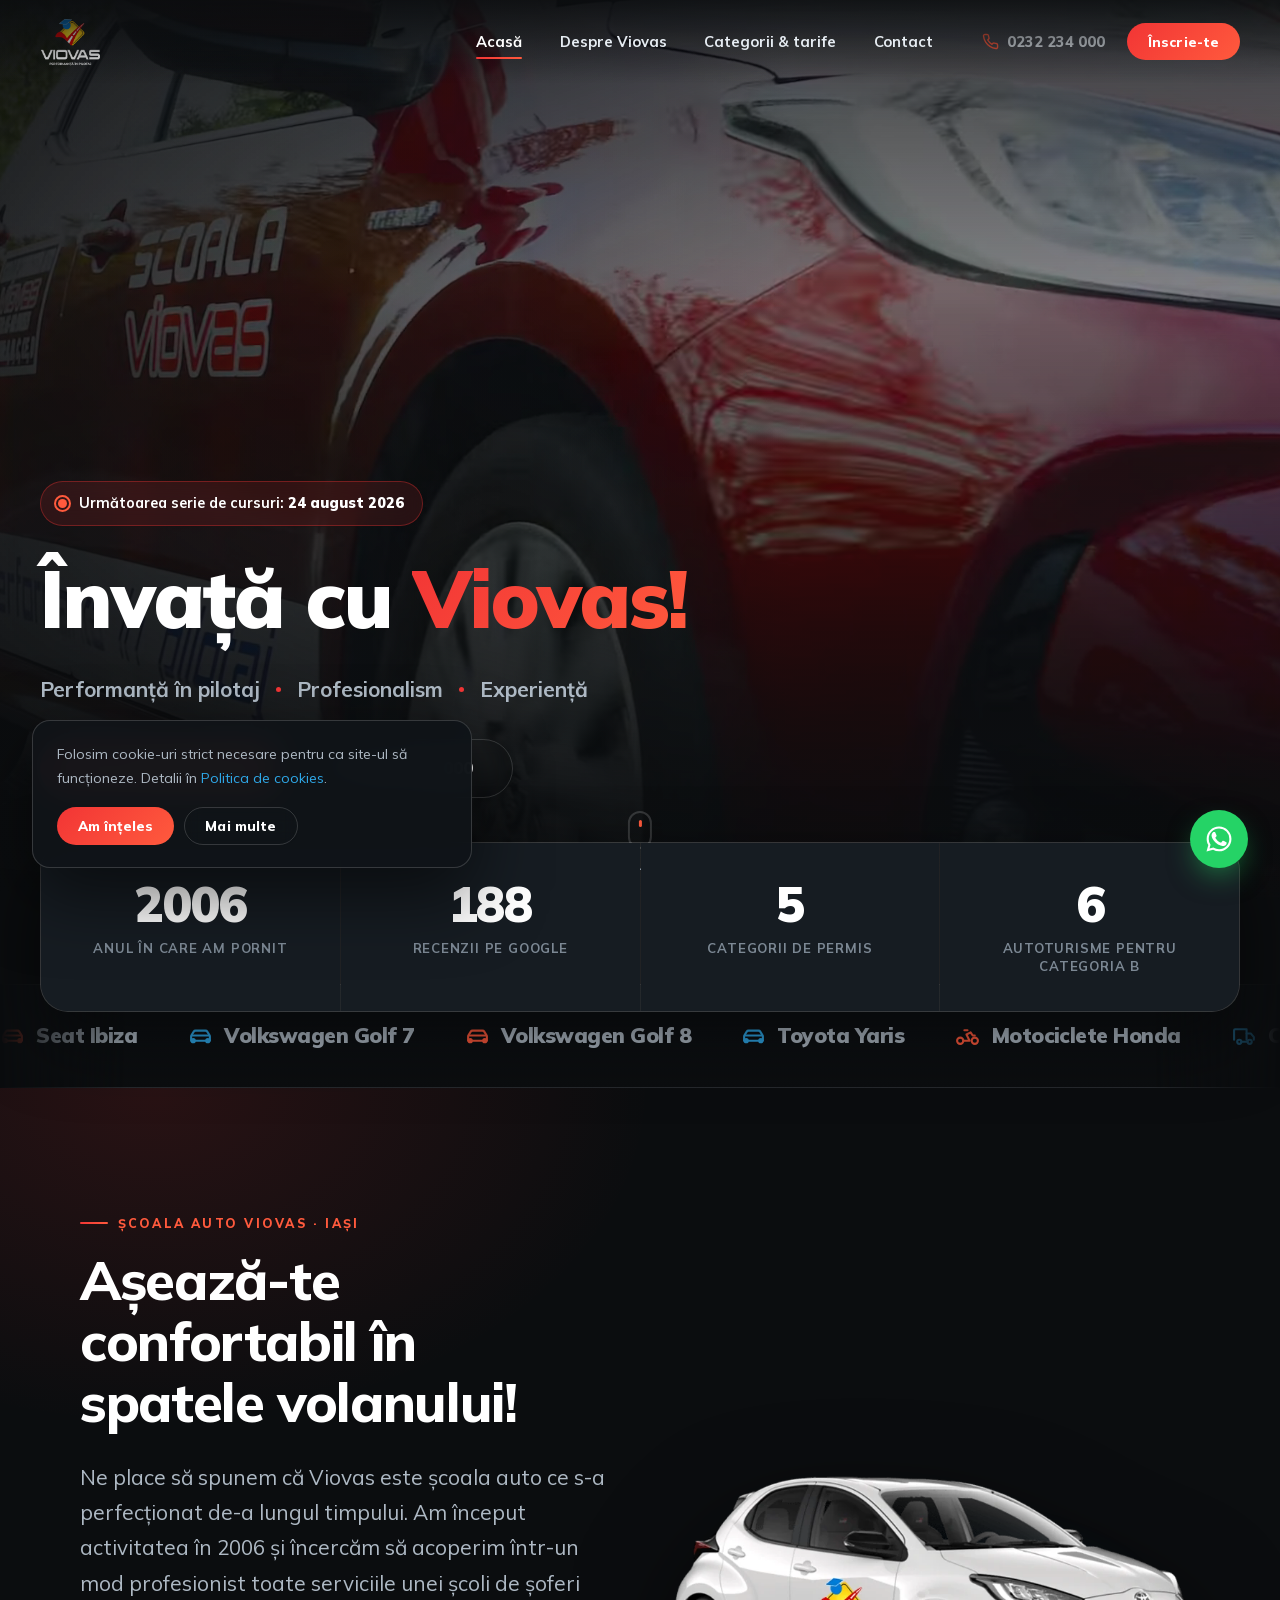
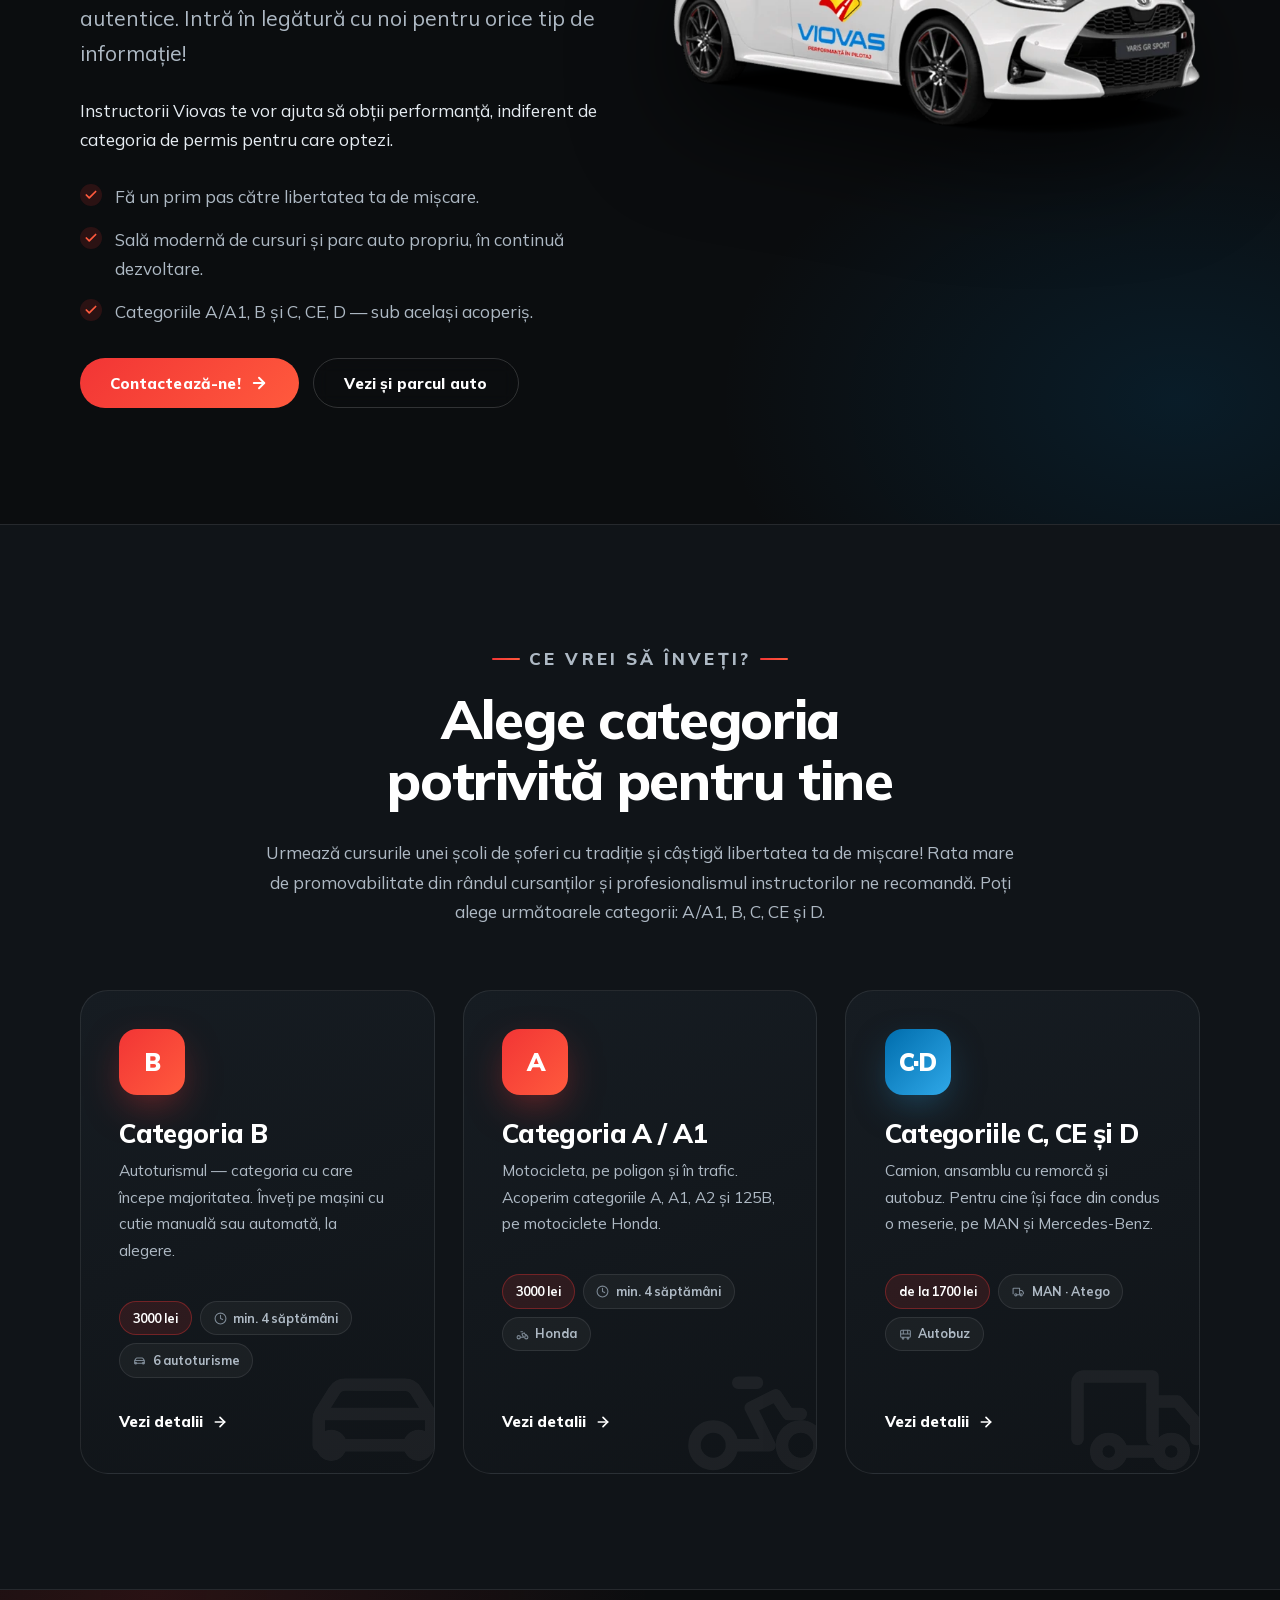
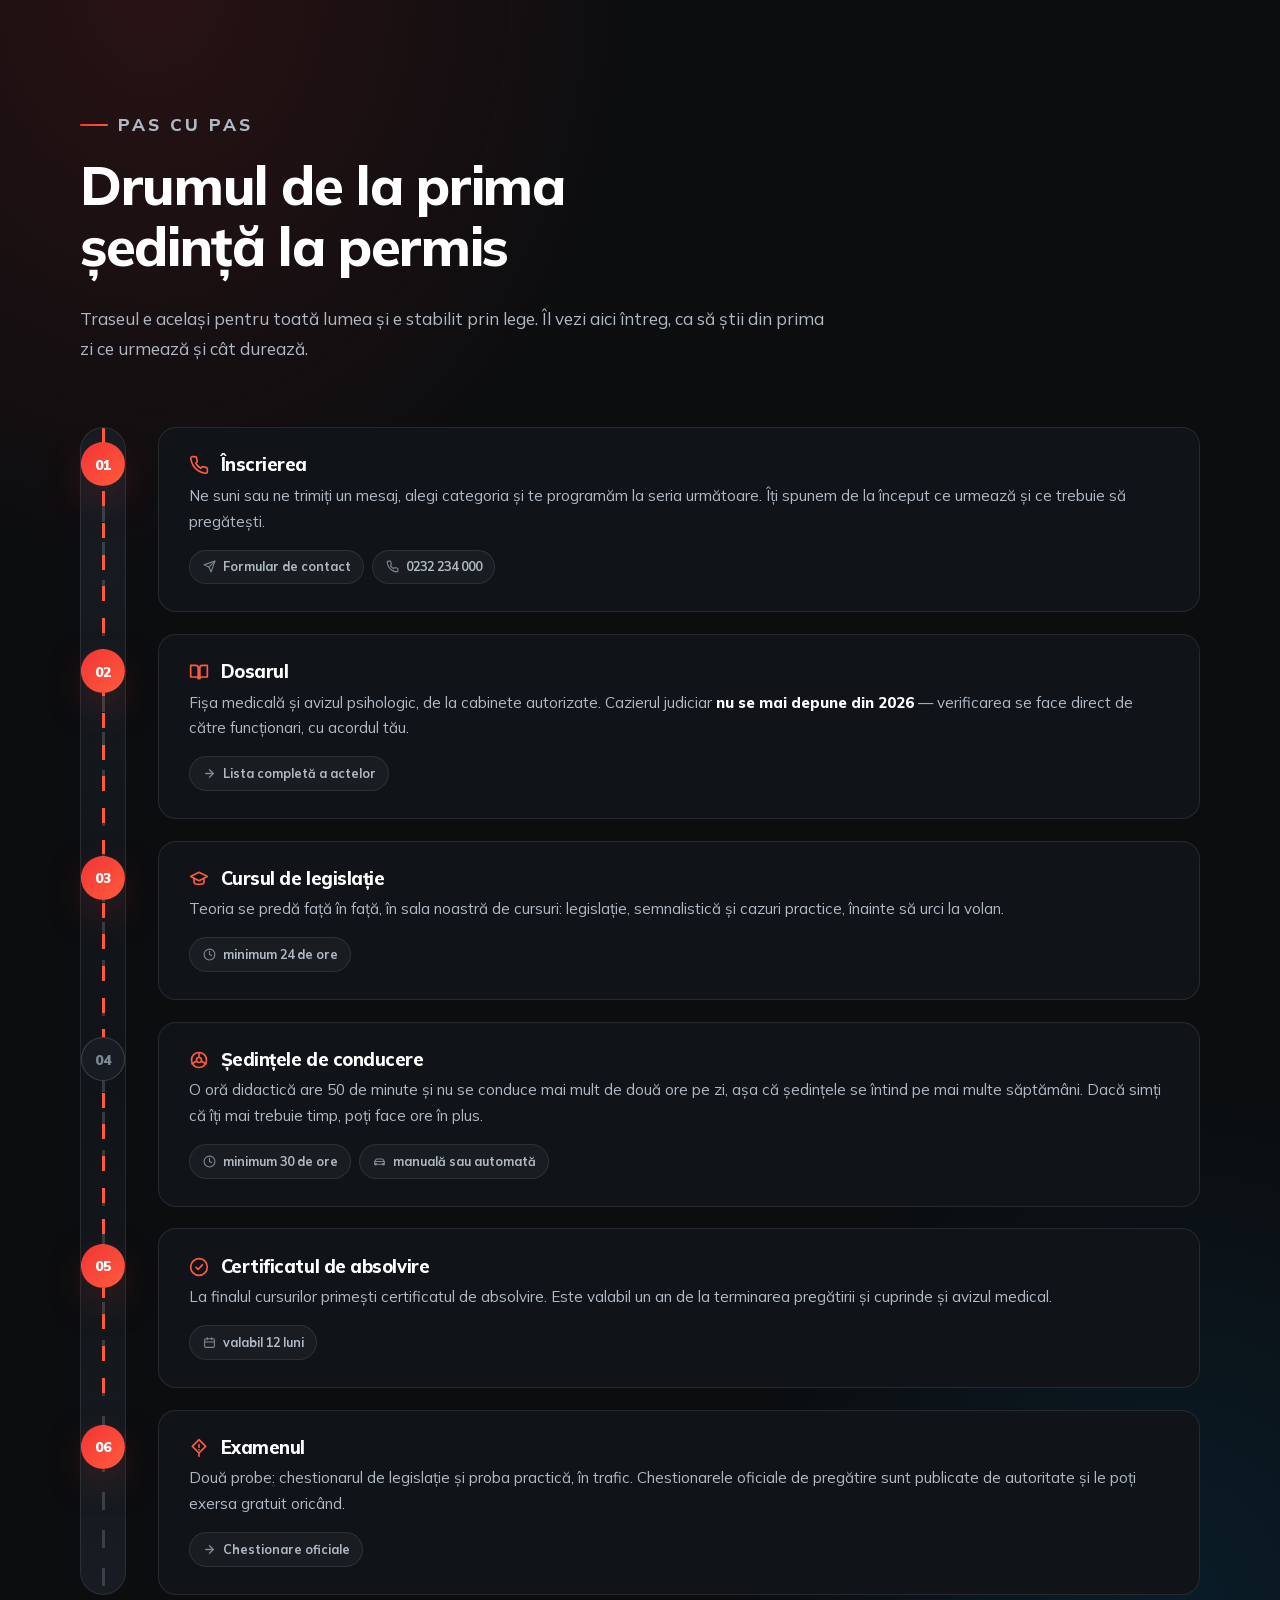
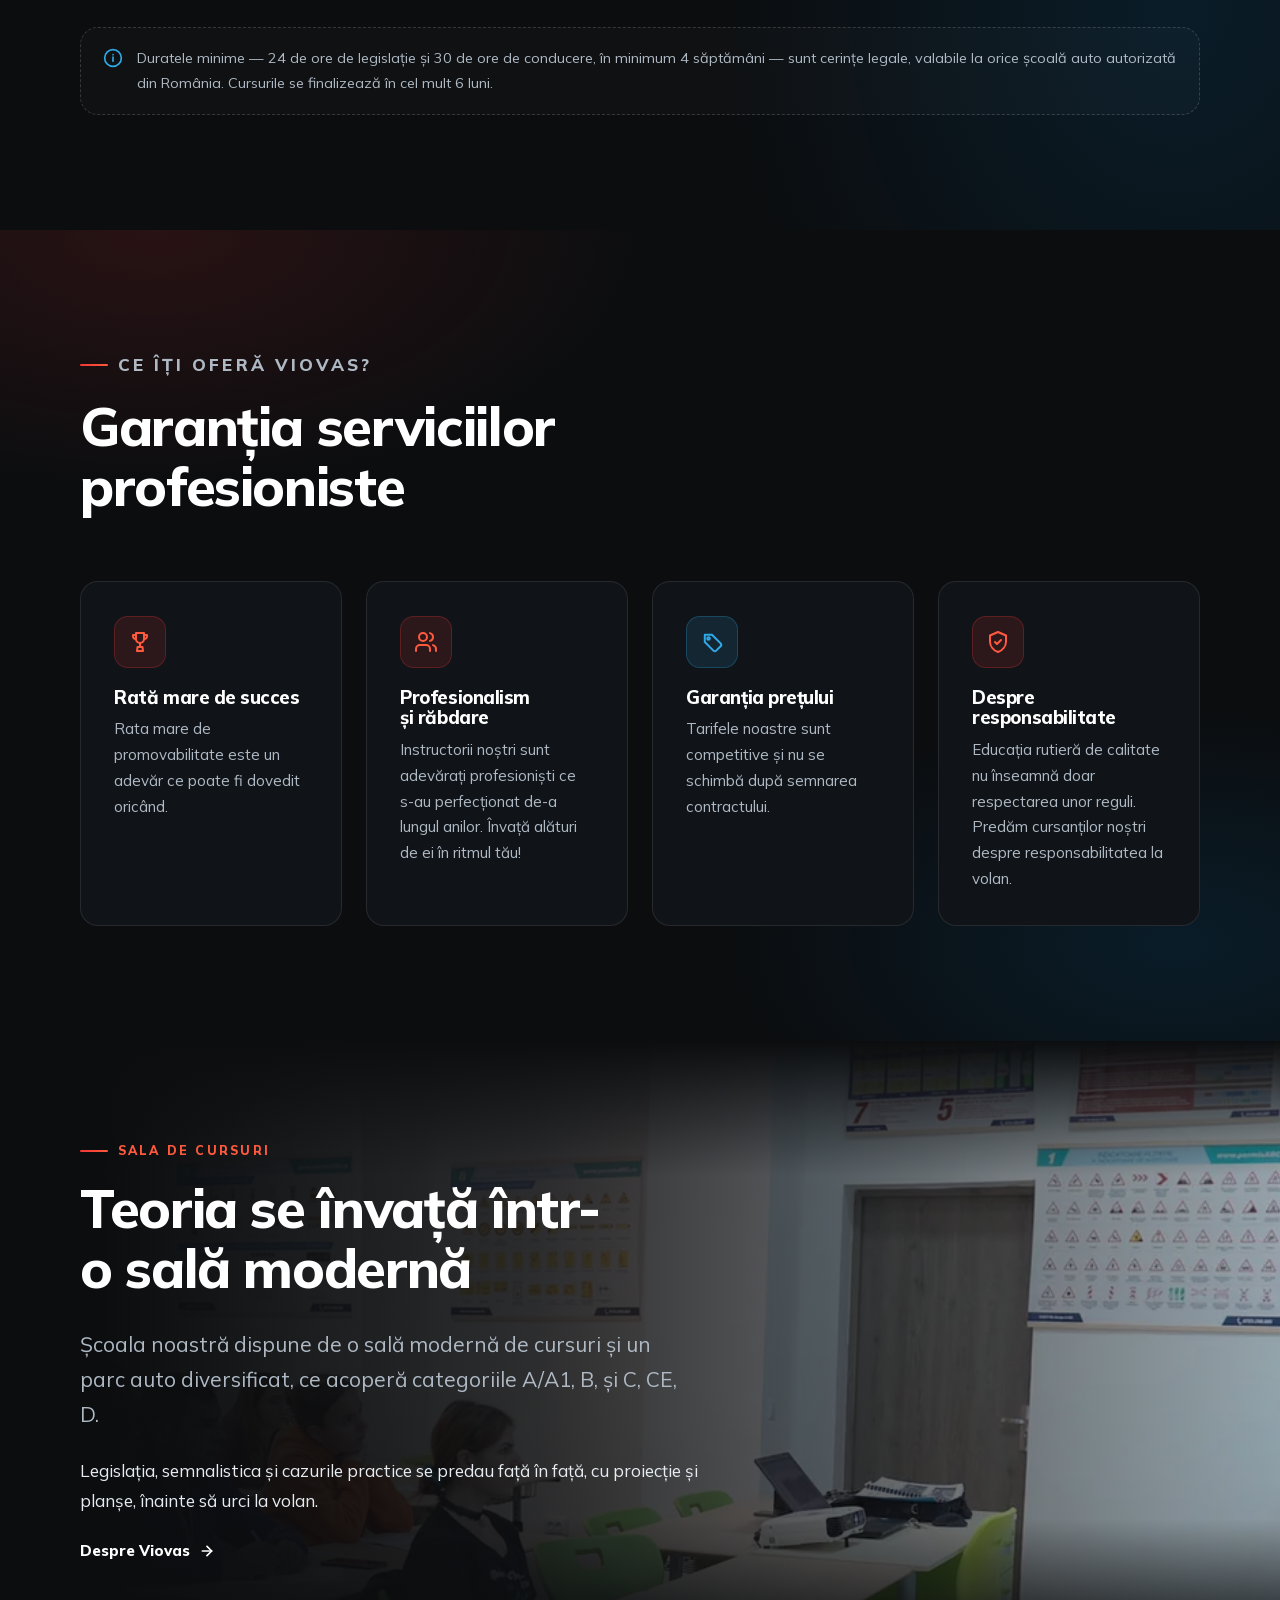
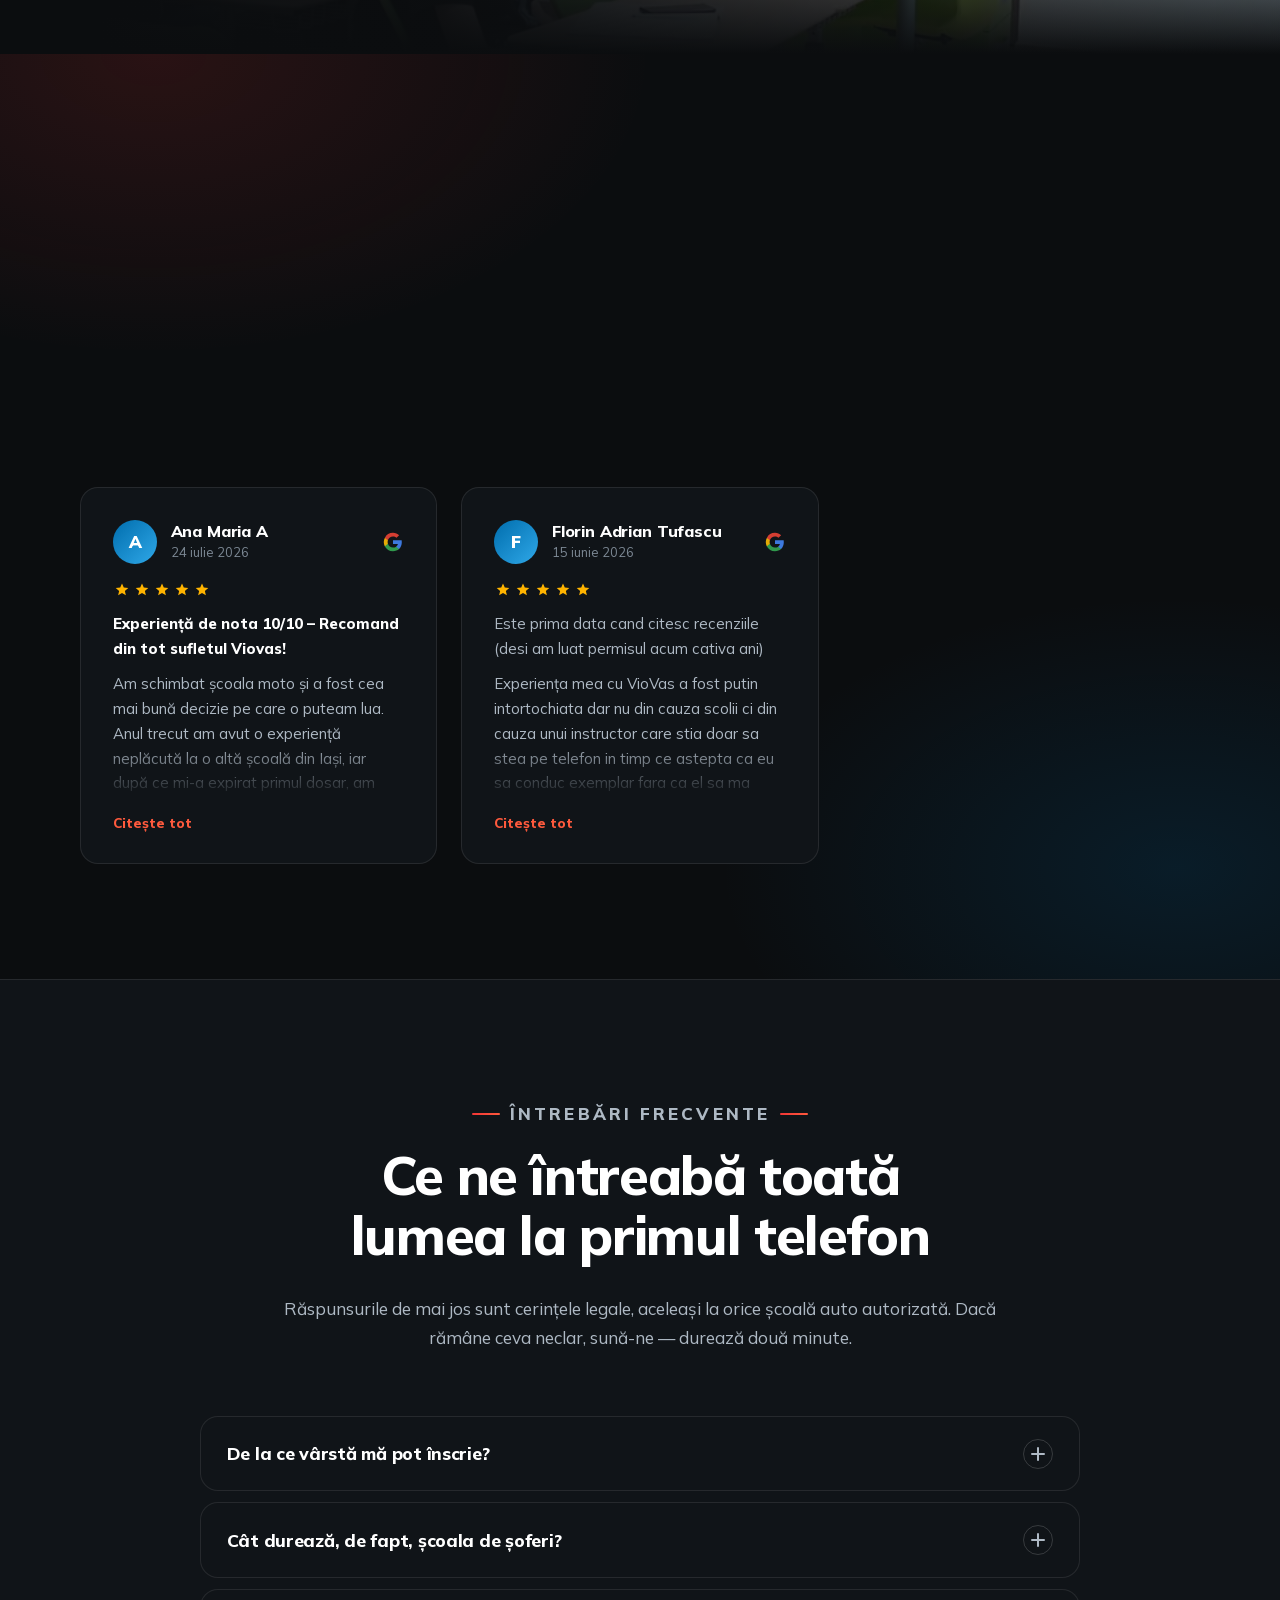
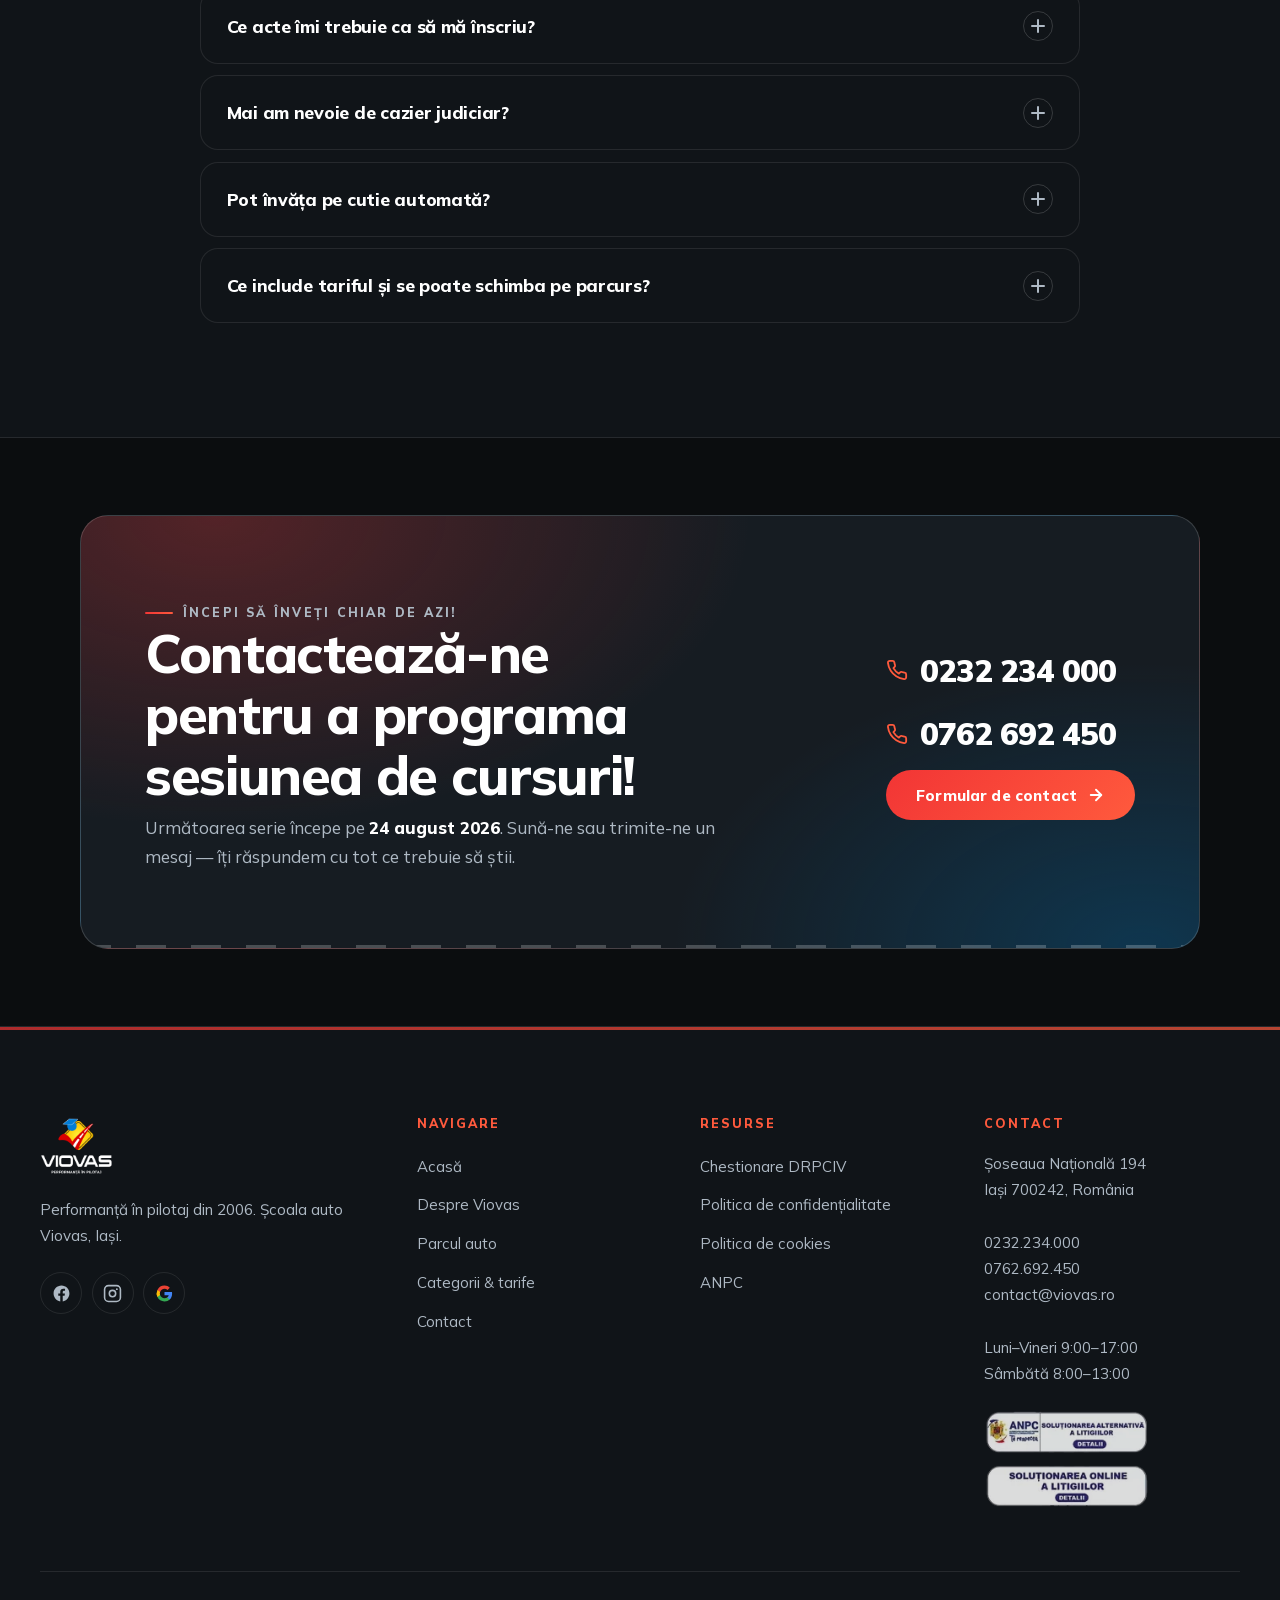
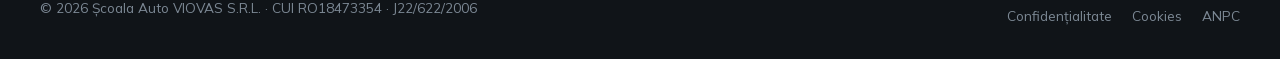
==== commit dc1b9daa: "Conținut nou și componente vizuale, fără poze noi Site-ul era corect tehnic, dar sec: 829 de cuvinte" ====
--- a/index.html
+++ b/index.html
@@ -55,37 +55,159 @@
         "addressRegion": "Iași",
         "addressCountry": "RO"
       },
-      "geo": { "@type": "GeoCoordinates", "latitude": 47.152197, "longitude": 27.586074 },
+      "geo": {
+        "@type": "GeoCoordinates",
+        "latitude": 47.152197,
+        "longitude": 27.586074
+      },
       "hasMap": "https://maps.google.com/?cid=13117318932686493005",
-      "areaServed": { "@type": "City", "name": "Iași" },
+      "areaServed": {
+        "@type": "City",
+        "name": "Iași"
+      },
       "openingHoursSpecification": [
-        { "@type": "OpeningHoursSpecification", "dayOfWeek": ["Monday","Tuesday","Wednesday","Thursday","Friday"], "opens": "09:00", "closes": "17:00" },
-        { "@type": "OpeningHoursSpecification", "dayOfWeek": "Saturday", "opens": "08:00", "closes": "13:00" }
+        {
+          "@type": "OpeningHoursSpecification",
+          "dayOfWeek": [
+            "Monday",
+            "Tuesday",
+            "Wednesday",
+            "Thursday",
+            "Friday"
+          ],
+          "opens": "09:00",
+          "closes": "17:00"
+        },
+        {
+          "@type": "OpeningHoursSpecification",
+          "dayOfWeek": "Saturday",
+          "opens": "08:00",
+          "closes": "13:00"
+        }
       ],
       "sameAs": [
         "https://www.facebook.com/viovas.ro",
         "https://www.instagram.com/viovas.ro/"
       ],
-      "contactPoint": [{
-        "@type": "ContactPoint",
-        "telephone": "+40762692450",
-        "contactType": "customer service",
-        "areaServed": "RO",
-        "availableLanguage": "Romanian"
-      }],
+      "contactPoint": [
+        {
+          "@type": "ContactPoint",
+          "telephone": "+40762692450",
+          "contactType": "customer service",
+          "areaServed": "RO",
+          "availableLanguage": "Romanian"
+        }
+      ],
       "hasOfferCatalog": {
         "@type": "OfferCatalog",
         "name": "Categorii de permis",
         "itemListElement": [
-          { "@type": "Offer", "name": "Categoria A / A1", "price": "3000", "priceCurrency": "RON", "category": "A" },
-          { "@type": "Offer", "name": "Categoria B", "price": "3000", "priceCurrency": "RON", "category": "B" },
-          { "@type": "Offer", "name": "Categoria C (MAN)", "price": "3000", "priceCurrency": "RON", "category": "C" },
-          { "@type": "Offer", "name": "Categoria CE (MAN)", "price": "1700", "priceCurrency": "RON", "category": "CE" },
-          { "@type": "Offer", "name": "Categoria C (Mercedes)", "price": "3300", "priceCurrency": "RON", "category": "C" },
-          { "@type": "Offer", "name": "Categoria CE (Mercedes)", "price": "2500", "priceCurrency": "RON", "category": "CE" },
-          { "@type": "Offer", "name": "Categoria D (Mercedes)", "price": "3000", "priceCurrency": "RON", "category": "D" }
+          {
+            "@type": "Offer",
+            "name": "Categoria A / A1",
+            "price": "3000",
+            "priceCurrency": "RON",
+            "category": "A"
+          },
+          {
+            "@type": "Offer",
+            "name": "Categoria B",
+            "price": "3000",
+            "priceCurrency": "RON",
+            "category": "B"
+          },
+          {
+            "@type": "Offer",
+            "name": "Categoria C (MAN)",
+            "price": "3000",
+            "priceCurrency": "RON",
+            "category": "C"
+          },
+          {
+            "@type": "Offer",
+            "name": "Categoria CE (MAN)",
+            "price": "1700",
+            "priceCurrency": "RON",
+            "category": "CE"
+          },
+          {
+            "@type": "Offer",
+            "name": "Categoria C (Mercedes)",
+            "price": "3300",
+            "priceCurrency": "RON",
+            "category": "C"
+          },
+          {
+            "@type": "Offer",
+            "name": "Categoria CE (Mercedes)",
+            "price": "2500",
+            "priceCurrency": "RON",
+            "category": "CE"
+          },
+          {
+            "@type": "Offer",
+            "name": "Categoria D (Mercedes)",
+            "price": "3000",
+            "priceCurrency": "RON",
+            "category": "D"
+          }
         ]
       }
+    },
+    {
+      "@type": "FAQPage",
+      "@id": "https://www.viovas.ro/#faq",
+      "inLanguage": "ro-RO",
+      "mainEntity": [
+        {
+          "@type": "Question",
+          "name": "De la ce vârstă mă pot înscrie?",
+          "acceptedAnswer": {
+            "@type": "Answer",
+            "text": "Vârsta minimă este stabilită prin Codul Rutier (art. 20 din OUG 195/2002) și diferă în funcție de categorie: 16 ani pentru categoriile AM, A1 și B1; 18 ani pentru A2, B, BE, C1 și C1E; 21 de ani pentru C, CE, D1 și D1E; 24 de ani pentru D și DE. Pentru categoria A vârsta minimă este tot 24 de ani, sau 20 de ani dacă ai cel puțin doi ani de experiență pe A2."
+          }
+        },
+        {
+          "@type": "Question",
+          "name": "Cât durează, de fapt, școala de șoferi?",
+          "acceptedAnswer": {
+            "@type": "Answer",
+            "text": "Minimum patru săptămâni, iar cursurile trebuie finalizate în cel mult șase luni. Pregătirea cuprinde minimum 24 de ore de legislație și minimum 30 de ore de conducere practică. O oră didactică are 50 de minute și nu se poate conduce mai mult de două ore pe zi."
+          }
+        },
+        {
+          "@type": "Question",
+          "name": "Ce acte îmi trebuie ca să mă înscriu?",
+          "acceptedAnswer": {
+            "@type": "Answer",
+            "text": "La înscrierea în școală ai nevoie de fișa medicală, avizul psihologic, cartea de identitate și fotografii tip legitimație. Dosarul de examinare se depune ulterior și cuprinde cererea-tip, certificatul de absolvire a cursurilor, documentul de identitate și dovada plății contravalorii permisului."
+          }
+        },
+        {
+          "@type": "Question",
+          "name": "Mai am nevoie de cazier judiciar?",
+          "acceptedAnswer": {
+            "@type": "Answer",
+            "text": "Nu. Din 2026, cazierul judiciar nu mai trebuie depus la dosarul de examinare, nici pe hârtie, nici în format electronic. Verificarea situației juridice se face direct de către funcționarii serviciului public, prin consultarea bazelor de date, cu acordul solicitantului."
+          }
+        },
+        {
+          "@type": "Question",
+          "name": "Pot învăța pe cutie automată?",
+          "acceptedAnswer": {
+            "@type": "Answer",
+            "text": "Da. Parcul auto Viovas pentru categoria B are mașini cu ambele tipuri de transmisie — Volkswagen Golf 7 și Toyota Yaris există și în variantă manuală, și în variantă automată. Dacă dai examenul practic pe o mașină cu cutie automată, permisul se eliberează cu restricția corespunzătoare (codul 78), care te limitează la vehicule cu transmisie automată."
+          }
+        },
+        {
+          "@type": "Question",
+          "name": "Ce include tariful și se poate schimba pe parcurs?",
+          "acceptedAnswer": {
+            "@type": "Answer",
+            "text": "Tariful semnat în contract rămâne același până la final și nu se modifică pe parcursul cursurilor. Pentru detalii despre ce cuprinde fiecare pachet — numărul de ore incluse, dosarul, taxele de examen și tariful orelor suplimentare — ne poți suna la 0232 234 000."
+          }
+        }
+      ]
     },
     {
       "@type": "WebSite",
@@ -93,7 +215,9 @@
       "url": "https://www.viovas.ro/",
       "name": "Viovas",
       "description": "Școala auto Iași",
-      "publisher": { "@id": "https://www.viovas.ro/#organization" },
+      "publisher": {
+        "@id": "https://www.viovas.ro/#organization"
+      },
       "inLanguage": "ro-RO"
     }
   ]
@@ -188,7 +312,10 @@
         <source src="assets/video/viovas-hero.webm" type="video/webm">
         <source src="assets/video/viovas-hero.mp4" type="video/mp4">
       </video>
-      <img class="poster-fallback" src="assets/img/hero-poster.jpg" alt="" style="display:none" width="1920" height="1080">
+      <picture>
+        <source srcset="assets/img/hero-poster.webp" type="image/webp">
+        <img class="poster-fallback" src="assets/img/hero-poster.jpg" alt="" style="display:none" width="1920" height="1080">
+      </picture>
     </div>
     <div class="hero__scrim"></div>
 
@@ -219,6 +346,10 @@
       </div>
     </div>
 
+    <div class="scroll-cue" aria-hidden="true">
+      <span class="scroll-cue__track"></span>
+      <span>Derulează</span>
+    </div>
   </section>
 
   <!-- ===================== BARĂ DE ÎNCREDERE ===================== -->
@@ -226,7 +357,7 @@
     <div class="wrap wrap--wide">
       <div class="trust__grid">
         <div class="trust__item">
-          <span class="trust__num"><span data-count="2006">2006</span></span>
+          <span class="trust__num"><span data-count="2006" data-count-static>2006</span></span>
           <span class="trust__label">Anul în care am pornit</span>
         </div>
         <div class="trust__item">
@@ -245,6 +376,20 @@
     </div>
   </section>
 
+  <!-- ===================== PARCUL AUTO — BANDĂ ===================== -->
+  <section class="marquee" aria-label="Vehiculele din parcul auto Viovas">
+    <div class="marquee__track">
+      <span class="marquee__item"><svg class="ico" aria-hidden="true"><use href="#i-car"/></svg>Seat Ibiza</span>
+      <span class="marquee__item"><svg class="ico" aria-hidden="true"><use href="#i-car"/></svg>Volkswagen Golf 7</span>
+      <span class="marquee__item"><svg class="ico" aria-hidden="true"><use href="#i-car"/></svg>Volkswagen Golf 8</span>
+      <span class="marquee__item"><svg class="ico" aria-hidden="true"><use href="#i-car"/></svg>Toyota Yaris</span>
+      <span class="marquee__item"><svg class="ico" aria-hidden="true"><use href="#i-bike"/></svg>Motociclete Honda</span>
+      <span class="marquee__item"><svg class="ico" aria-hidden="true"><use href="#i-truck"/></svg>Camion MAN</span>
+      <span class="marquee__item"><svg class="ico" aria-hidden="true"><use href="#i-truck"/></svg>Mercedes-Benz Atego</span>
+      <span class="marquee__item"><svg class="ico" aria-hidden="true"><use href="#i-bus"/></svg>Autobuz Mercedes-Benz</span>
+    </div>
+  </section>
+
   <!-- ===================== INTRO ===================== -->
   <section class="section aura">
     <div class="wrap">
@@ -268,8 +413,11 @@
         </div>
 
         <div class="split__media split__media--float" data-reveal>
-          <img src="assets/img/yaris-brandat.webp" width="735" height="401"
-               alt="Autoturism Toyota Yaris din parcul auto Viovas, personalizat cu sigla școlii" loading="lazy" decoding="async">
+          <picture>
+            <source srcset="assets/img/yaris-brandat.webp" type="image/webp">
+            <img src="assets/img/yaris-brandat.png" width="735" height="401"
+                 alt="Autoturism Toyota Yaris din parcul auto Viovas, personalizat cu sigla școlii" loading="lazy" decoding="async">
+          </picture>
         </div>
       </div>
     </div>
@@ -286,6 +434,7 @@
 
       <div class="cat-grid">
         <article class="cat-card" data-reveal data-tilt>
+          <svg class="ghost-ico" aria-hidden="true"><use href="#i-car"/></svg>
           <span class="cat-card__mark" aria-hidden="true">B</span>
           <h3>Categoria B</h3>
           <p>Autoturismul — categoria cu care începe majoritatea. Înveți pe mașini cu cutie manuală sau automată, la alegere.</p>
@@ -300,6 +449,7 @@
         </article>
 
         <article class="cat-card" data-reveal data-tilt>
+          <svg class="ghost-ico" aria-hidden="true"><use href="#i-bike"/></svg>
           <span class="cat-card__mark" aria-hidden="true">A</span>
           <h3>Categoria A / A1</h3>
           <p>Motocicleta, pe poligon și în trafic. Acoperim categoriile A, A1, A2 și 125B, pe motociclete Honda.</p>
@@ -314,6 +464,7 @@
         </article>
 
         <article class="cat-card cat-card--blue" data-reveal data-tilt>
+          <svg class="ghost-ico" aria-hidden="true"><use href="#i-truck"/></svg>
           <span class="cat-card__mark" aria-hidden="true">C·D</span>
           <h3>Categoriile C, CE și D</h3>
           <p>Camion, ansamblu cu remorcă și autobuz. Pentru cine își face din condus o meserie, pe MAN și Mercedes-Benz.</p>
@@ -327,6 +478,115 @@
           </div>
         </article>
       </div>
+    </div>
+  </section>
+
+  <!-- ===================== DRUMUL SPRE PERMIS ===================== -->
+  <section class="section aura" id="etape">
+    <div class="wrap">
+      <div class="sec-head" data-reveal>
+        <p class="eyebrow">Pas cu pas</p>
+        <h2>Drumul de la prima ședință la permis</h2>
+        <p>Traseul e același pentru toată lumea și e stabilit prin lege. Îl vezi aici întreg, ca să știi din prima zi ce urmează și cât durează.</p>
+      </div>
+
+      <div class="roadway" data-roadway>
+        <span class="roadway__rail" aria-hidden="true"></span>
+        <ol class="roadway__steps">
+
+          <li class="step" data-reveal>
+            <span class="step__num">01</span>
+            <div class="step__body">
+              <div class="step__head">
+                <svg class="ico" aria-hidden="true"><use href="#i-phone"/></svg>
+                <h3>Înscrierea</h3>
+              </div>
+              <p>Ne suni sau ne trimiți un mesaj, alegi categoria și te programăm la seria următoare. Îți spunem de la început ce urmează și ce trebuie să pregătești.</p>
+              <div class="step__meta">
+                <a class="chip" href="contact.html"><svg class="ico" aria-hidden="true"><use href="#i-send"/></svg> Formular de contact</a>
+                <a class="chip" href="tel:+40232234000"><svg class="ico" aria-hidden="true"><use href="#i-phone"/></svg> 0232 234 000</a>
+              </div>
+            </div>
+          </li>
+
+          <li class="step" data-reveal>
+            <span class="step__num">02</span>
+            <div class="step__body">
+              <div class="step__head">
+                <svg class="ico" aria-hidden="true"><use href="#i-book"/></svg>
+                <h3>Dosarul</h3>
+              </div>
+              <p>Fișa medicală și avizul psihologic, de la cabinete autorizate. Cazierul judiciar <strong>nu se mai depune din 2026</strong> — verificarea se face direct de către funcționari, cu acordul tău.</p>
+              <div class="step__meta">
+                <a class="chip" href="categorii.html#acte"><svg class="ico" aria-hidden="true"><use href="#i-arrow"/></svg> Lista completă a actelor</a>
+              </div>
+            </div>
+          </li>
+
+          <li class="step" data-reveal>
+            <span class="step__num">03</span>
+            <div class="step__body">
+              <div class="step__head">
+                <svg class="ico" aria-hidden="true"><use href="#i-cap"/></svg>
+                <h3>Cursul de legislație</h3>
+              </div>
+              <p>Teoria se predă față în față, în sala noastră de cursuri: legislație, semnalistică și cazuri practice, înainte să urci la volan.</p>
+              <div class="step__meta">
+                <span class="chip"><svg class="ico" aria-hidden="true"><use href="#i-clock"/></svg> minimum 24 de ore</span>
+              </div>
+            </div>
+          </li>
+
+          <li class="step" data-reveal>
+            <span class="step__num">04</span>
+            <div class="step__body">
+              <div class="step__head">
+                <svg class="ico" aria-hidden="true"><use href="#i-wheel"/></svg>
+                <h3>Ședințele de conducere</h3>
+              </div>
+              <p>O oră didactică are 50 de minute și nu se conduce mai mult de două ore pe zi, așa că ședințele se întind pe mai multe săptămâni. Dacă simți că îți mai trebuie timp, poți face ore în plus.</p>
+              <div class="step__meta">
+                <span class="chip"><svg class="ico" aria-hidden="true"><use href="#i-clock"/></svg> minimum 30 de ore</span>
+                <span class="chip"><svg class="ico" aria-hidden="true"><use href="#i-car"/></svg> manuală sau automată</span>
+              </div>
+            </div>
+          </li>
+
+          <li class="step" data-reveal>
+            <span class="step__num">05</span>
+            <div class="step__body">
+              <div class="step__head">
+                <svg class="ico" aria-hidden="true"><use href="#i-ok"/></svg>
+                <h3>Certificatul de absolvire</h3>
+              </div>
+              <p>La finalul cursurilor primești certificatul de absolvire. Este valabil un an de la terminarea pregătirii și cuprinde și avizul medical.</p>
+              <div class="step__meta">
+                <span class="chip"><svg class="ico" aria-hidden="true"><use href="#i-calendar"/></svg> valabil 12 luni</span>
+              </div>
+            </div>
+          </li>
+
+          <li class="step" data-reveal>
+            <span class="step__num">06</span>
+            <div class="step__body">
+              <div class="step__head">
+                <svg class="ico" aria-hidden="true"><use href="#i-sign"/></svg>
+                <h3>Examenul</h3>
+              </div>
+              <p>Două probe: chestionarul de legislație și proba practică, în trafic. Chestionarele oficiale de pregătire sunt publicate de autoritate și le poți exersa gratuit oricând.</p>
+              <div class="step__meta">
+                <a class="chip" href="https://www.drpciv.ro/dlexam" target="_blank" rel="noopener"><svg class="ico" aria-hidden="true"><use href="#i-arrow"/></svg> Chestionare oficiale</a>
+              </div>
+            </div>
+          </li>
+
+        </ol>
+      </div>
+
+      <p class="price-note u-mt-2" data-reveal>
+        <svg class="ico" aria-hidden="true"><use href="#i-info"/></svg>
+        <span>Duratele minime — 24 de ore de legislație și 30 de ore de conducere, în minimum 4 săptămâni — sunt cerințe legale, valabile la orice școală auto autorizată din România. Cursurile se finalizează în cel mult 6 luni.</span>
+      </p>
     </div>
   </section>
 
@@ -365,9 +625,12 @@
 
   <!-- ===================== SALA DE CURSURI ===================== -->
   <section class="band">
-    <img class="band__bg" src="assets/img/sala-cursuri.webp" width="1920" height="450"
-         alt="Cursanți în sala de curs Viovas, în timpul unei lecții de legislație rutieră"
-         loading="lazy" decoding="async">
+    <picture>
+      <source srcset="assets/img/sala-cursuri.webp" type="image/webp">
+      <img class="band__bg" src="assets/img/sala-cursuri.jpg" width="1920" height="450"
+           alt="Cursanți în sala de curs Viovas, în timpul unei lecții de legislație rutieră"
+           loading="lazy" decoding="async">
+    </picture>
     <div class="band__scrim"></div>
     <div class="wrap">
       <div class="band__content" data-reveal>
@@ -390,7 +653,7 @@
 
       <div class="rating-head" data-reveal>
         <span class="rating-head__score">
-          <svg class="ico" style="width:26px;height:26px" aria-hidden="true"><use href="#i-google"/></svg>
+          <svg class="ico ico--lg" aria-hidden="true"><use href="#i-google"/></svg>
           Google
         </span>
         <span class="rating-head__meta"><strong>188 de recenzii</strong> publicate de cursanți pe Google</span>
@@ -458,6 +721,77 @@
           </div>
           <button class="review__more" type="button" aria-expanded="false">Citește tot</button>
         </article>
+      </div>
+    </div>
+  </section>
+
+  <!-- ===================== ÎNTREBĂRI FRECVENTE ===================== -->
+  <section class="section section--alt" id="intrebari">
+    <div class="wrap">
+      <div class="sec-head sec-head--center" data-reveal>
+        <p class="eyebrow">Întrebări frecvente</p>
+        <h2>Ce ne întreabă toată lumea la primul telefon</h2>
+        <p>Răspunsurile de mai jos sunt cerințele legale, aceleași la orice școală auto autorizată. Dacă rămâne ceva neclar, sună-ne — durează două minute.</p>
+      </div>
+
+      <div class="faq" data-faq data-reveal>
+
+        <details class="faq__item">
+          <summary class="faq__q">De la ce vârstă mă pot înscrie?<span class="faq__sign" aria-hidden="true"></span></summary>
+          <div class="faq__a">
+            <p>Vârsta minimă este stabilită prin Codul Rutier (art. 20 din OUG 195/2002) și diferă în funcție de categorie:</p>
+            <ul>
+              <li><strong>16 ani</strong> — categoriile AM, A1 și B1</li>
+              <li><strong>18 ani</strong> — categoriile A2, B, BE, C1 și C1E</li>
+              <li><strong>21 de ani</strong> — categoriile C, CE, D1 și D1E</li>
+              <li><strong>24 de ani</strong> — categoriile D și DE. Pentru categoria A tot 24 de ani, sau 20 dacă ai deja cel puțin doi ani de experiență pe A2.</li>
+            </ul>
+            <p class="u-mt">Dacă nu ai împlinit încă vârsta minimă, sună-ne oricum — stabilim împreună momentul potrivit să începi.</p>
+          </div>
+        </details>
+
+        <details class="faq__item">
+          <summary class="faq__q">Cât durează, de fapt, școala de șoferi?<span class="faq__sign" aria-hidden="true"></span></summary>
+          <div class="faq__a">
+            <p>Minimum patru săptămâni, iar cursurile trebuie finalizate în cel mult șase luni. Pregătirea cuprinde <strong>minimum 24 de ore de legislație</strong> și <strong>minimum 30 de ore de conducere practică</strong>.</p>
+            <p>O oră didactică are 50 de minute și nu poți conduce mai mult de două ore pe zi, așa că ședințele la volan se întind pe mai multe săptămâni. Ritmul îl stabilim împreună cu instructorul tău.</p>
+          </div>
+        </details>
+
+        <details class="faq__item">
+          <summary class="faq__q">Ce acte îmi trebuie ca să mă înscriu?<span class="faq__sign" aria-hidden="true"></span></summary>
+          <div class="faq__a">
+            <p>La înscrierea în școală ai nevoie de fișa medicală, avizul psihologic, cartea de identitate și fotografii tip legitimație. Dosarul de examinare se depune ulterior și cuprinde cererea-tip, certificatul de absolvire, documentul de identitate și dovada plății.</p>
+            <p class="u-mt"><a class="arrow-link" href="categorii.html#acte">Vezi lista completă, pe etape <svg class="ico" aria-hidden="true"><use href="#i-arrow"/></svg></a></p>
+          </div>
+        </details>
+
+        <details class="faq__item">
+          <summary class="faq__q">Mai am nevoie de cazier judiciar?<span class="faq__sign" aria-hidden="true"></span></summary>
+          <div class="faq__a">
+            <p>Nu. Din 2026, cazierul judiciar nu mai trebuie depus la dosarul de examinare, nici pe hârtie, nici în format electronic.</p>
+            <p>Verificarea nu a dispărut — se face direct de către funcționarii serviciului public, prin consultarea bazelor de date, cu acordul solicitantului. Practic, nu mai trebuie să treci pe la poliție pentru actul acesta.</p>
+          </div>
+        </details>
+
+        <details class="faq__item">
+          <summary class="faq__q">Pot învăța pe cutie automată?<span class="faq__sign" aria-hidden="true"></span></summary>
+          <div class="faq__a">
+            <p>Da. Parcul nostru pentru categoria B are mașini cu ambele tipuri de transmisie — Volkswagen Golf 7 și Toyota Yaris există și în variantă manuală, și în variantă automată.</p>
+            <p>Ține minte un singur lucru: dacă dai examenul practic pe o mașină cu cutie automată, permisul se eliberează cu restricția corespunzătoare (codul 78) și te limitează la vehicule cu transmisie automată.</p>
+            <p class="u-mt"><a class="arrow-link" href="despre.html#parc">Vezi tot parcul auto <svg class="ico" aria-hidden="true"><use href="#i-arrow"/></svg></a></p>
+          </div>
+        </details>
+
+        <details class="faq__item">
+          <summary class="faq__q">Ce include tariful și se poate schimba pe parcurs?<span class="faq__sign" aria-hidden="true"></span></summary>
+          <div class="faq__a">
+            <p>Tariful pe care îl semnezi în contract rămâne același până la final — nu se modifică pe parcursul cursurilor.</p>
+            <p>Pentru ce anume cuprinde fiecare pachet — numărul de ore incluse, dosarul, taxele de examen și tariful orelor suplimentare — sună-ne la <a href="tel:+40232234000">0232 234 000</a>. Îți spunem totul dintr-un telefon, fără surprize la semnare.</p>
+            <p class="u-mt"><a class="arrow-link" href="categorii.html">Vezi tarifele pe categorii <svg class="ico" aria-hidden="true"><use href="#i-arrow"/></svg></a></p>
+          </div>
+        </details>
+
       </div>
     </div>
   </section>
--- a/assets/css/style.css
+++ b/assets/css/style.css
@@ -540,6 +540,9 @@
   inset: 0;
   z-index: -2;
 }
+/* <picture> e doar un ambalaj pentru fallback — nu trebuie să schimbe layout-ul */
+.hero__media picture { position: absolute; inset: 0; }
+.split__media picture { display: contents; }
 .hero__media video,
 .hero__media img {
   width: 100%;
@@ -858,6 +861,8 @@
   border: 1px solid var(--line);
   border-radius: var(--radius);
   background: var(--ink-2);
+  overflow: hidden;
+  isolation: isolate;
   transition: transform 0.3s var(--ease), border-color 0.3s var(--ease),
               background-color 0.3s var(--ease);
 }
@@ -1246,7 +1251,7 @@
   display: grid;
   grid-template-columns: repeat(auto-fit, minmax(300px, 1fr));
   gap: clamp(1rem, 2vw, 1.5rem);
-  align-items: stretch;
+  align-items: start;
 }
 
 .review {
@@ -1761,7 +1766,388 @@
 @keyframes wordIn { to { opacity: 1; transform: none; } }
 
 /* --------------------------------------------------------------------------
-   23. Puncte de rupere
+   23. Traseu — etapele până la permis
+   -------------------------------------------------------------------------- */
+.roadway {
+  --rail-w: 46px;
+  --rail-gap: clamp(1.1rem, 2.5vw, 2.25rem);
+  --dot: 44px;
+  position: relative;
+}
+
+/* Banda de asfalt din stânga */
+.roadway__rail {
+  position: absolute;
+  left: 0;
+  top: 0;
+  bottom: 0;
+  width: var(--rail-w);
+  border: 1px solid var(--line);
+  border-radius: var(--radius-pill);
+  background: linear-gradient(180deg, var(--ink-3), var(--ink-2) 55%, var(--ink-3));
+  overflow: hidden;
+}
+.roadway__rail::before,
+.roadway__rail::after {
+  content: '';
+  position: absolute;
+  left: 50%;
+  top: 0;
+  width: 3px;
+  height: 100%;
+  margin-left: -1.5px;
+  border-radius: 2px;
+}
+/* Marcajul nedesenat */
+.roadway__rail::before {
+  background: repeating-linear-gradient(180deg, var(--line-strong) 0 18px, transparent 18px 38px);
+}
+/* Marcajul care se desenează pe măsură ce cobori */
+.roadway__rail::after {
+  background: repeating-linear-gradient(180deg, var(--red-hot) 0 18px, transparent 18px 38px);
+  transform: scaleY(var(--progress, 0));
+  transform-origin: top;
+  transition: transform 0.35s linear;
+}
+
+.roadway__steps {
+  margin: 0;
+  padding: 0 0 0 calc(var(--rail-w) + var(--rail-gap));
+  list-style: none;
+  display: grid;
+  gap: clamp(0.85rem, 1.8vw, 1.35rem);
+}
+
+.step { position: relative; margin: 0; }
+
+.step__num {
+  position: absolute;
+  top: calc(clamp(1.25rem, 2.2vw, 1.7rem) + 0.64rem - var(--dot) / 2);
+  left: calc((var(--rail-w) - var(--dot)) / 2 - var(--rail-w) - var(--rail-gap));
+  display: grid;
+  place-items: center;
+  width: var(--dot);
+  height: var(--dot);
+  border-radius: 50%;
+  border: 1px solid var(--line-strong);
+  background: var(--ink-3);
+  color: var(--text-mute);
+  font-size: 0.85rem;
+  font-weight: 900;
+  font-variant-numeric: tabular-nums;
+  transition: background 0.45s var(--ease), color 0.45s var(--ease),
+              border-color 0.45s var(--ease), box-shadow 0.45s var(--ease);
+}
+.step.is-passed .step__num {
+  background: var(--grad-red);
+  border-color: transparent;
+  color: #fff;
+  box-shadow: var(--glow-red);
+}
+
+.step__body {
+  padding: clamp(1.25rem, 2.2vw, 1.7rem) clamp(1.35rem, 2.4vw, 1.9rem);
+  border: 1px solid var(--line);
+  border-radius: var(--radius);
+  background: var(--ink-2);
+  transition: border-color 0.3s var(--ease), transform 0.3s var(--ease);
+}
+.step:hover .step__body { border-color: var(--line-strong); transform: translateX(4px); }
+
+.step__head {
+  display: flex;
+  align-items: center;
+  gap: 0.7rem;
+  margin-bottom: 0.45rem;
+}
+.step__head h3 { margin: 0; font-size: clamp(1.02rem, 0.98rem + 0.2vw, 1.15rem); }
+.step__head .ico { width: 20px; height: 20px; flex: none; color: var(--red-hot); }
+.step__body p { margin: 0; color: var(--text-soft); font-size: 0.95rem; }
+.step__body p + p { margin-top: 0.6em; }
+
+.step__meta { display: flex; flex-wrap: wrap; gap: 0.5rem; margin-top: 0.95rem; }
+
+/* --------------------------------------------------------------------------
+   24. Bandă derulantă — parcul auto
+   -------------------------------------------------------------------------- */
+.marquee {
+  position: relative;
+  padding-block: clamp(1.4rem, 3vw, 2.1rem);
+  border-top: 1px solid var(--line);
+  border-bottom: 1px solid var(--line);
+  background: linear-gradient(180deg, var(--ink-2), var(--ink));
+  overflow: hidden;
+  -webkit-mask-image: linear-gradient(90deg, transparent, #000 10%, #000 90%, transparent);
+          mask-image: linear-gradient(90deg, transparent, #000 10%, #000 90%, transparent);
+}
+.marquee__track {
+  display: flex;
+  width: max-content;
+  animation: marquee 46s linear infinite;
+}
+.marquee:hover .marquee__track,
+.marquee:focus-within .marquee__track { animation-play-state: paused; }
+@keyframes marquee { to { transform: translateX(-50%); } }
+
+.marquee__item {
+  display: inline-flex;
+  align-items: center;
+  gap: 0.7rem;
+  flex: none;
+  margin-right: clamp(1.75rem, 4vw, 3.25rem);
+  font-size: clamp(1rem, 0.9rem + 0.5vw, 1.3rem);
+  font-weight: 900;
+  letter-spacing: -0.025em;
+  color: var(--text-soft);
+  white-space: nowrap;
+}
+.marquee__item .ico { width: 25px; height: 25px; flex: none; color: var(--red-hot); }
+.marquee__item:nth-child(even) .ico { color: var(--blue-lit); }
+
+/* --------------------------------------------------------------------------
+   25. Întrebări frecvente
+   -------------------------------------------------------------------------- */
+.faq { display: grid; gap: 0.7rem; max-width: 880px; margin-inline: auto; }
+
+.faq__item {
+  border: 1px solid var(--line);
+  border-radius: var(--radius);
+  background: var(--ink-2);
+  transition: border-color 0.3s var(--ease), background-color 0.3s var(--ease);
+}
+.faq__item:hover { border-color: var(--line-strong); }
+.faq__item[open] { border-color: var(--line-strong); background: var(--ink-3); }
+
+.faq__q {
+  display: flex;
+  align-items: center;
+  gap: 1rem;
+  padding: clamp(1.05rem, 2vw, 1.35rem) clamp(1.2rem, 2.2vw, 1.6rem);
+  cursor: pointer;
+  font-size: clamp(1rem, 0.95rem + 0.25vw, 1.1rem);
+  font-weight: 800;
+  letter-spacing: -0.015em;
+  line-height: 1.4;
+  color: var(--white);
+  list-style: none;
+}
+.faq__q::-webkit-details-marker { display: none; }
+.faq__q::marker { content: ''; }
+.faq__q:focus-visible { outline: 2px solid var(--red-hot); outline-offset: -3px; border-radius: var(--radius); }
+
+.faq__sign {
+  position: relative;
+  flex: none;
+  margin-left: auto;
+  width: 30px; height: 30px;
+  border-radius: 50%;
+  border: 1px solid var(--line-strong);
+  transition: background 0.35s var(--ease), border-color 0.35s var(--ease), transform 0.4s var(--ease);
+}
+.faq__sign::before,
+.faq__sign::after {
+  content: '';
+  position: absolute;
+  inset: 50% 7px auto 7px;
+  height: 2px;
+  margin-top: -1px;
+  border-radius: 2px;
+  background: var(--text-soft);
+  transition: transform 0.4s var(--ease), background 0.3s var(--ease);
+}
+.faq__sign::after { transform: rotate(90deg); }
+.faq__item[open] .faq__sign {
+  background: var(--grad-red);
+  border-color: transparent;
+  transform: rotate(180deg);
+}
+.faq__item[open] .faq__sign::before,
+.faq__item[open] .faq__sign::after { background: #fff; }
+.faq__item[open] .faq__sign::after { transform: rotate(0deg); }
+
+.faq__a {
+  padding: 0 clamp(1.2rem, 2.2vw, 1.6rem) clamp(1.2rem, 2.2vw, 1.6rem);
+  color: var(--text-soft);
+  font-size: 0.95rem;
+}
+.faq__a > :last-child { margin-bottom: 0; }
+.faq__a ul { margin: 0.7rem 0 0; padding-left: 1.15rem; }
+.faq__a li { margin-bottom: 0.4rem; color: var(--text-soft); }
+.faq__a strong { color: var(--text); }
+
+/* --------------------------------------------------------------------------
+   26. Vârste minime și acte necesare
+   -------------------------------------------------------------------------- */
+.ages { display: grid; gap: 0.6rem; }
+
+.age {
+  display: flex;
+  flex-wrap: wrap;
+  align-items: center;
+  gap: 0.7rem 1.25rem;
+  padding: 0.95rem 1.25rem;
+  border: 1px solid var(--line);
+  border-radius: var(--radius-sm);
+  background: var(--ink-2);
+  transition: border-color 0.3s var(--ease), background-color 0.3s var(--ease);
+}
+.age:hover { border-color: var(--line-strong); background: var(--ink-3); }
+
+.age__cats { display: flex; flex-wrap: wrap; gap: 0.4rem; }
+.age__cat {
+  display: inline-grid;
+  place-items: center;
+  min-width: 40px;
+  padding: 0.28rem 0.55rem;
+  border-radius: 8px;
+  border: 1px solid var(--line-strong);
+  background: rgba(255, 255, 255, 0.06);
+  font-size: 0.85rem;
+  font-weight: 900;
+  letter-spacing: -0.01em;
+  color: var(--white);
+}
+.age--hi .age__cat { background: rgba(242, 53, 53, 0.16); border-color: rgba(242, 53, 53, 0.4); }
+
+.age__num {
+  margin-left: auto;
+  font-size: 1.3rem;
+  font-weight: 900;
+  letter-spacing: -0.035em;
+  color: var(--red-hot);
+  font-variant-numeric: tabular-nums;
+  white-space: nowrap;
+}
+.age__num .unit { font-size: 0.78rem; font-weight: 800; color: var(--text-mute); margin-left: 0.3rem; }
+.age__note { flex-basis: 100%; margin: 0; font-size: 0.85rem; color: var(--text-mute); }
+
+/* Actele pentru dosar */
+.docs-grid {
+  display: grid;
+  grid-template-columns: repeat(auto-fit, minmax(265px, 1fr));
+  gap: clamp(0.85rem, 1.8vw, 1.25rem);
+}
+.doc {
+  position: relative;
+  display: flex;
+  gap: 1rem;
+  padding: clamp(1.2rem, 2.2vw, 1.6rem);
+  border: 1px solid var(--line);
+  border-radius: var(--radius);
+  background: var(--ink-2);
+  transition: transform 0.3s var(--ease), border-color 0.3s var(--ease),
+              background-color 0.3s var(--ease);
+}
+.doc:hover { transform: translateY(-4px); border-color: var(--line-strong); }
+a.doc:hover { background: var(--ink-3); }
+.doc__ico {
+  display: grid;
+  place-items: center;
+  width: 44px; height: 44px;
+  flex: none;
+  border-radius: 12px;
+  background: rgba(47, 168, 232, 0.12);
+  border: 1px solid rgba(47, 168, 232, 0.25);
+  color: var(--blue-lit);
+}
+.doc--red .doc__ico {
+  background: rgba(242, 53, 53, 0.12);
+  border-color: rgba(242, 53, 53, 0.25);
+  color: var(--red-hot);
+}
+.doc__ico .ico { width: 21px; height: 21px; }
+.doc h2,
+.doc h3,
+.doc h4 { font-size: 1rem; font-weight: 800; letter-spacing: -0.015em; margin-bottom: 0.3rem; }
+.doc p { margin: 0; font-size: 0.9rem; color: var(--text-soft); }
+.doc__body { min-width: 0; }
+
+/* --------------------------------------------------------------------------
+   27. Filigran de vehicul și utilitare
+   -------------------------------------------------------------------------- */
+.ghost-ico {
+  position: absolute;
+  z-index: -1;
+  right: -16px;
+  bottom: -16px;
+  width: 150px; height: 150px;
+  color: var(--white);
+  opacity: 0.05;
+  pointer-events: none;
+  transition: opacity 0.4s var(--ease), transform 0.5s var(--ease);
+}
+.cat-card:hover .ghost-ico,
+.price-card:hover .ghost-ico { opacity: 0.09; transform: translate(-6px, -6px) rotate(-4deg); }
+.garage__tile:hover .ghost-ico { opacity: 0.13; transform: translate(-6px, -6px) rotate(-4deg); }
+.price-card .ghost-ico { width: 116px; height: 116px; }
+
+/* Vitrina parcului auto — ține locul unei fotografii pe care nu o avem */
+.garage {
+  display: grid;
+  grid-template-columns: repeat(2, 1fr);
+  gap: clamp(0.7rem, 1.5vw, 1rem);
+}
+.garage__tile {
+  position: relative;
+  display: flex;
+  flex-direction: column;
+  justify-content: flex-end;
+  min-height: 158px;
+  padding: clamp(1.1rem, 2vw, 1.4rem);
+  border: 1px solid var(--line);
+  border-radius: var(--radius);
+  background: linear-gradient(160deg, var(--ink-3), var(--ink-2));
+  overflow: hidden;
+  isolation: isolate;
+  transition: border-color 0.3s var(--ease), transform 0.3s var(--ease);
+}
+.garage__tile:hover { border-color: var(--line-strong); transform: translateY(-4px); }
+.garage__tile .ghost-ico {
+  right: -20px; bottom: -12px;
+  width: 128px; height: 128px;
+  opacity: 0.08;
+}
+.garage__cat {
+  position: absolute;
+  top: clamp(1.1rem, 2vw, 1.4rem);
+  left: clamp(1.1rem, 2vw, 1.4rem);
+  font-size: 0.7rem;
+  font-weight: 900;
+  letter-spacing: 0.14em;
+  text-transform: uppercase;
+  color: var(--red-hot);
+}
+.garage__tile:nth-child(even) .garage__cat { color: var(--blue-lit); }
+.garage__n {
+  font-size: clamp(1.75rem, 1.4rem + 1.3vw, 2.35rem);
+  font-weight: 900;
+  line-height: 1;
+  letter-spacing: -0.045em;
+  color: var(--white);
+  font-variant-numeric: tabular-nums;
+}
+.garage__lbl {
+  margin-top: 0.35rem;
+  font-size: 0.85rem;
+  font-weight: 800;
+  line-height: 1.35;
+  color: var(--text-soft);
+}
+
+.u-mt    { margin-top: 1.25rem; }
+.u-mt-1  { margin-top: 1rem; }
+.u-note  { margin-top: 1rem; color: var(--text-mute); font-size: 0.9rem; }
+.u-addr  { font-style: normal; color: var(--text-soft); line-height: 1.8; }
+.u-wa    { color: #25D366; }
+.ico--lg { width: 26px; height: 26px; }
+.u-mt-2  { margin-top: 2rem; }
+.u-center { text-align: center; }
+.u-narrow { max-width: 760px; }
+.u-center.u-narrow { margin-inline: auto; }
+.u-mid { min-height: 60vh; display: grid; align-items: center; }
+
+/* --------------------------------------------------------------------------
+   28. Puncte de rupere
    -------------------------------------------------------------------------- */
 @media (max-width: 1100px) {
   .footer__grid { grid-template-columns: 1fr 1fr; }
@@ -1794,12 +2180,18 @@
   .header.is-stuck .brand img { height: 38px; }
 }
 
+@media (max-width: 560px) {
+  .roadway { --rail-w: 34px; --dot: 34px; --rail-gap: 0.85rem; }
+  .step__head h3 { font-size: 1rem; }
+  .ghost-ico { width: 120px; height: 120px; }
+}
+
 @media (max-width: 420px) {
   .trust__grid { grid-template-columns: 1fr; }
 }
 
 /* --------------------------------------------------------------------------
-   24. Preferințe utilizator
+   29. Preferințe utilizator
    -------------------------------------------------------------------------- */
 @media (prefers-reduced-motion: reduce) {
   html { scroll-behavior: auto; }
@@ -1812,10 +2204,21 @@
   .hero h1 .word { opacity: 1; transform: none; }
   .hero__media video { display: none; }
   .hero__media .poster-fallback { display: block !important; }
+  /* Banda parcului auto stă pe loc, traseul se afișează desenat complet */
+  .marquee__track { animation: none; transform: none; }
+  .roadway__rail::after { transform: scaleY(1); }
+  .step .step__num {
+    background: var(--grad-red);
+    border-color: transparent;
+    color: #fff;
+  }
 }
 
 @media print {
-  .header, .drawer, .actionbar, .wa-float, .cookiebar, .scroll-cue, .hero__media { display: none !important; }
+  .header, .drawer, .actionbar, .wa-float, .cookiebar, .scroll-cue, .hero__media,
+  .marquee, .roadway__rail { display: none !important; }
+  .roadway__steps { padding-left: 0; }
+  .step__num { position: static; }
   body { background: #fff; color: #000; }
   h1, h2, h3, h4, strong { color: #000; }
 }
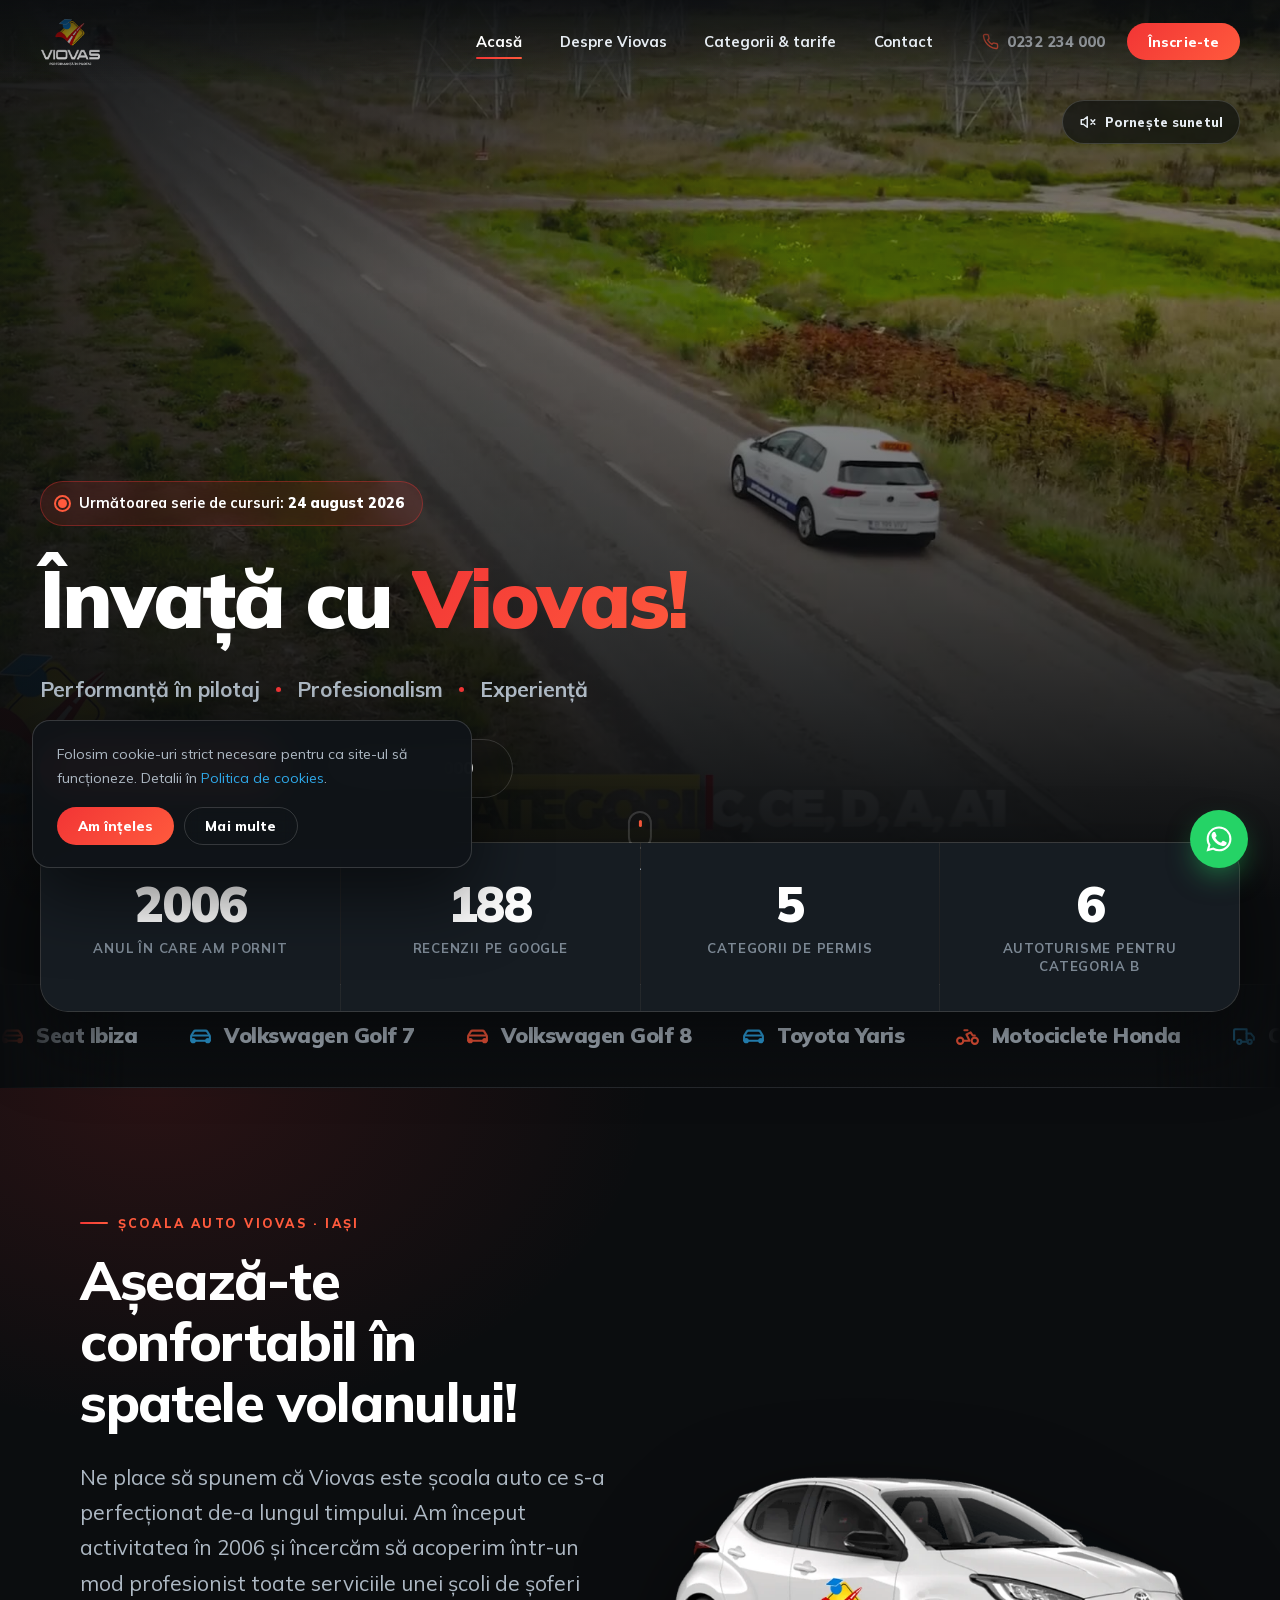
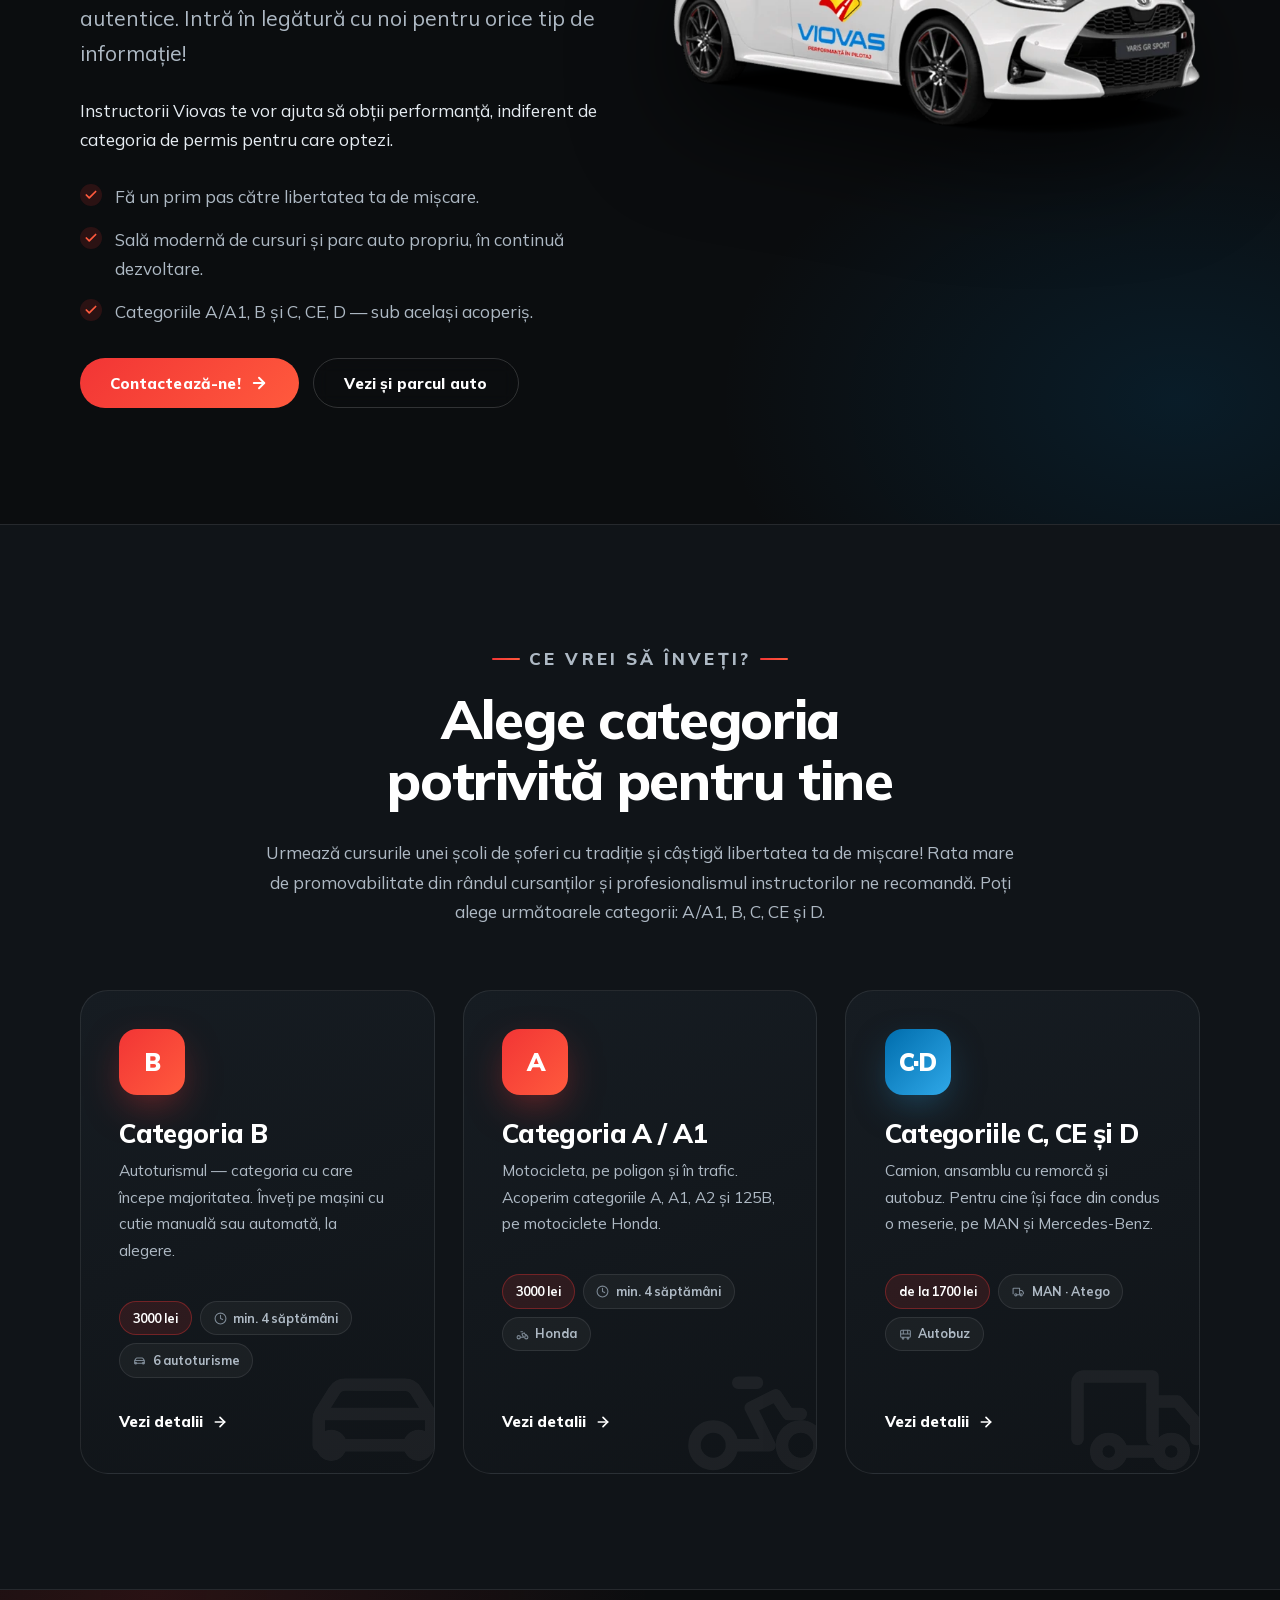
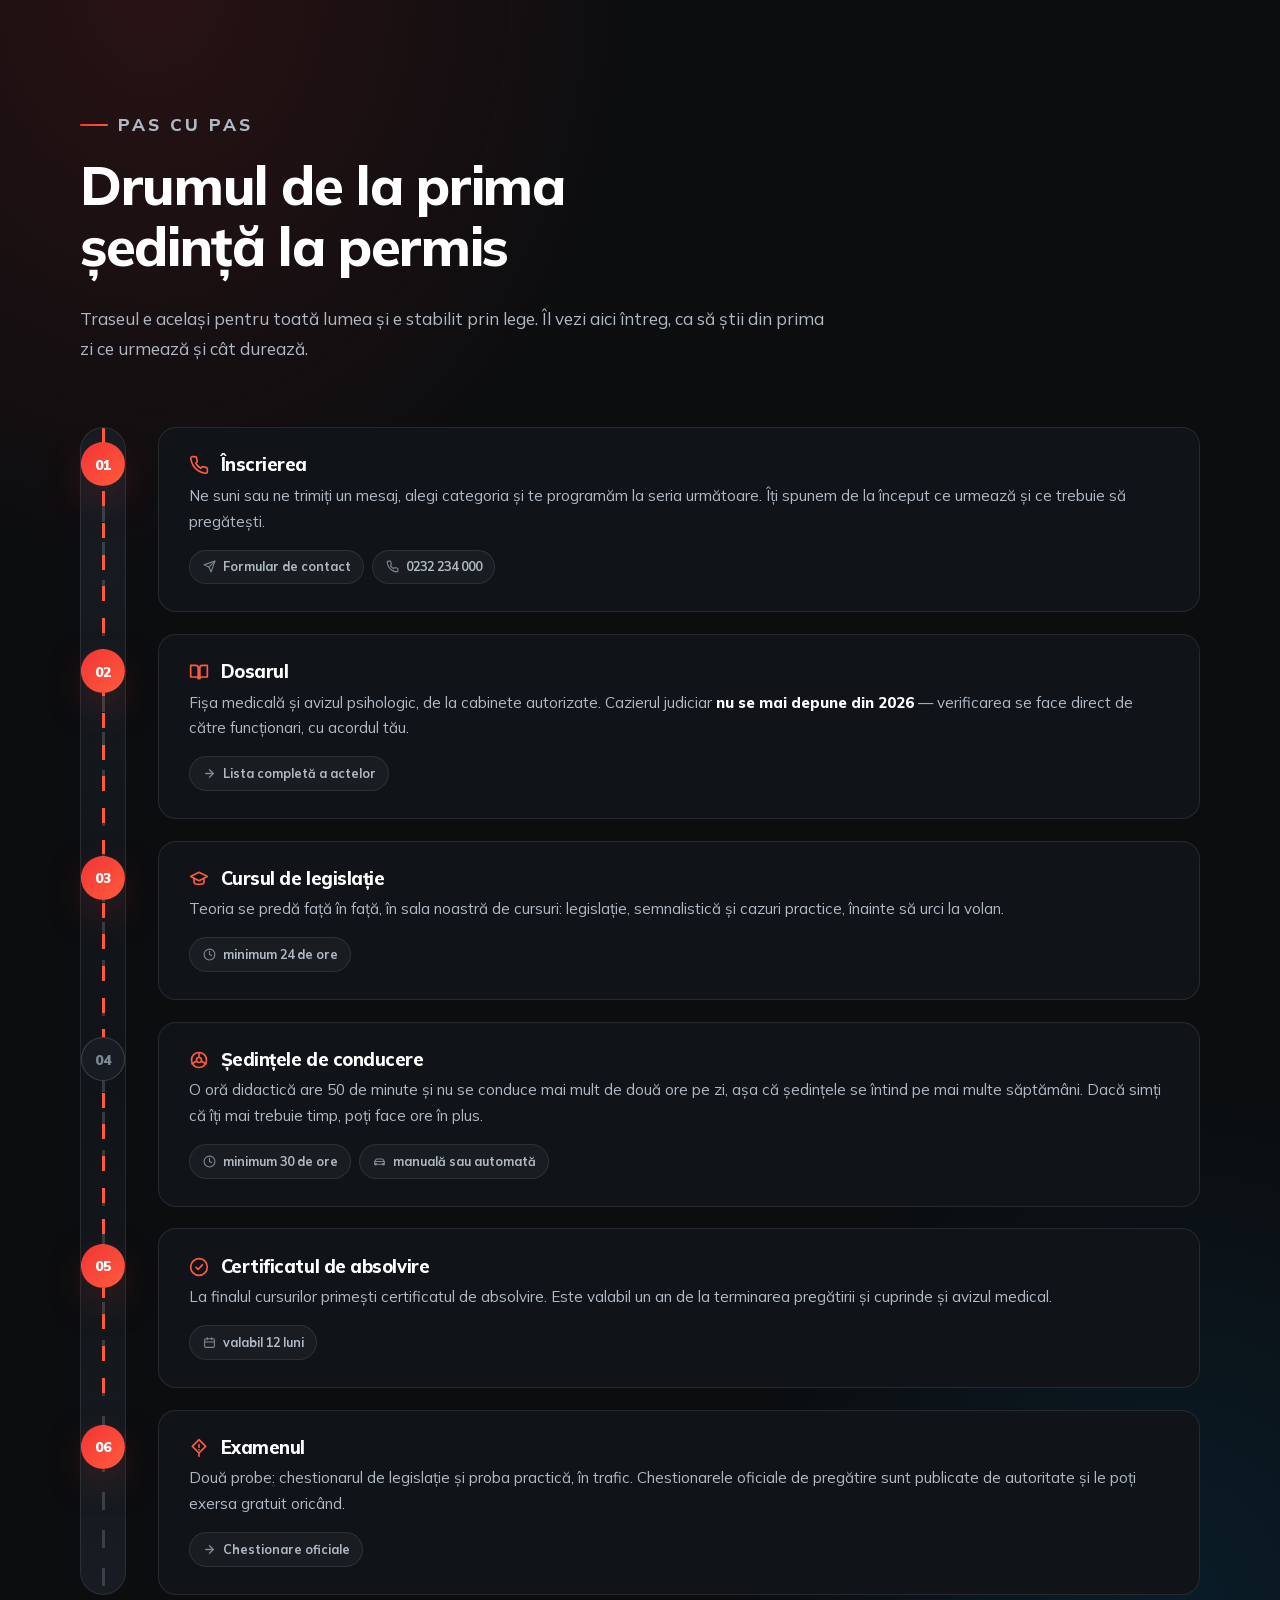
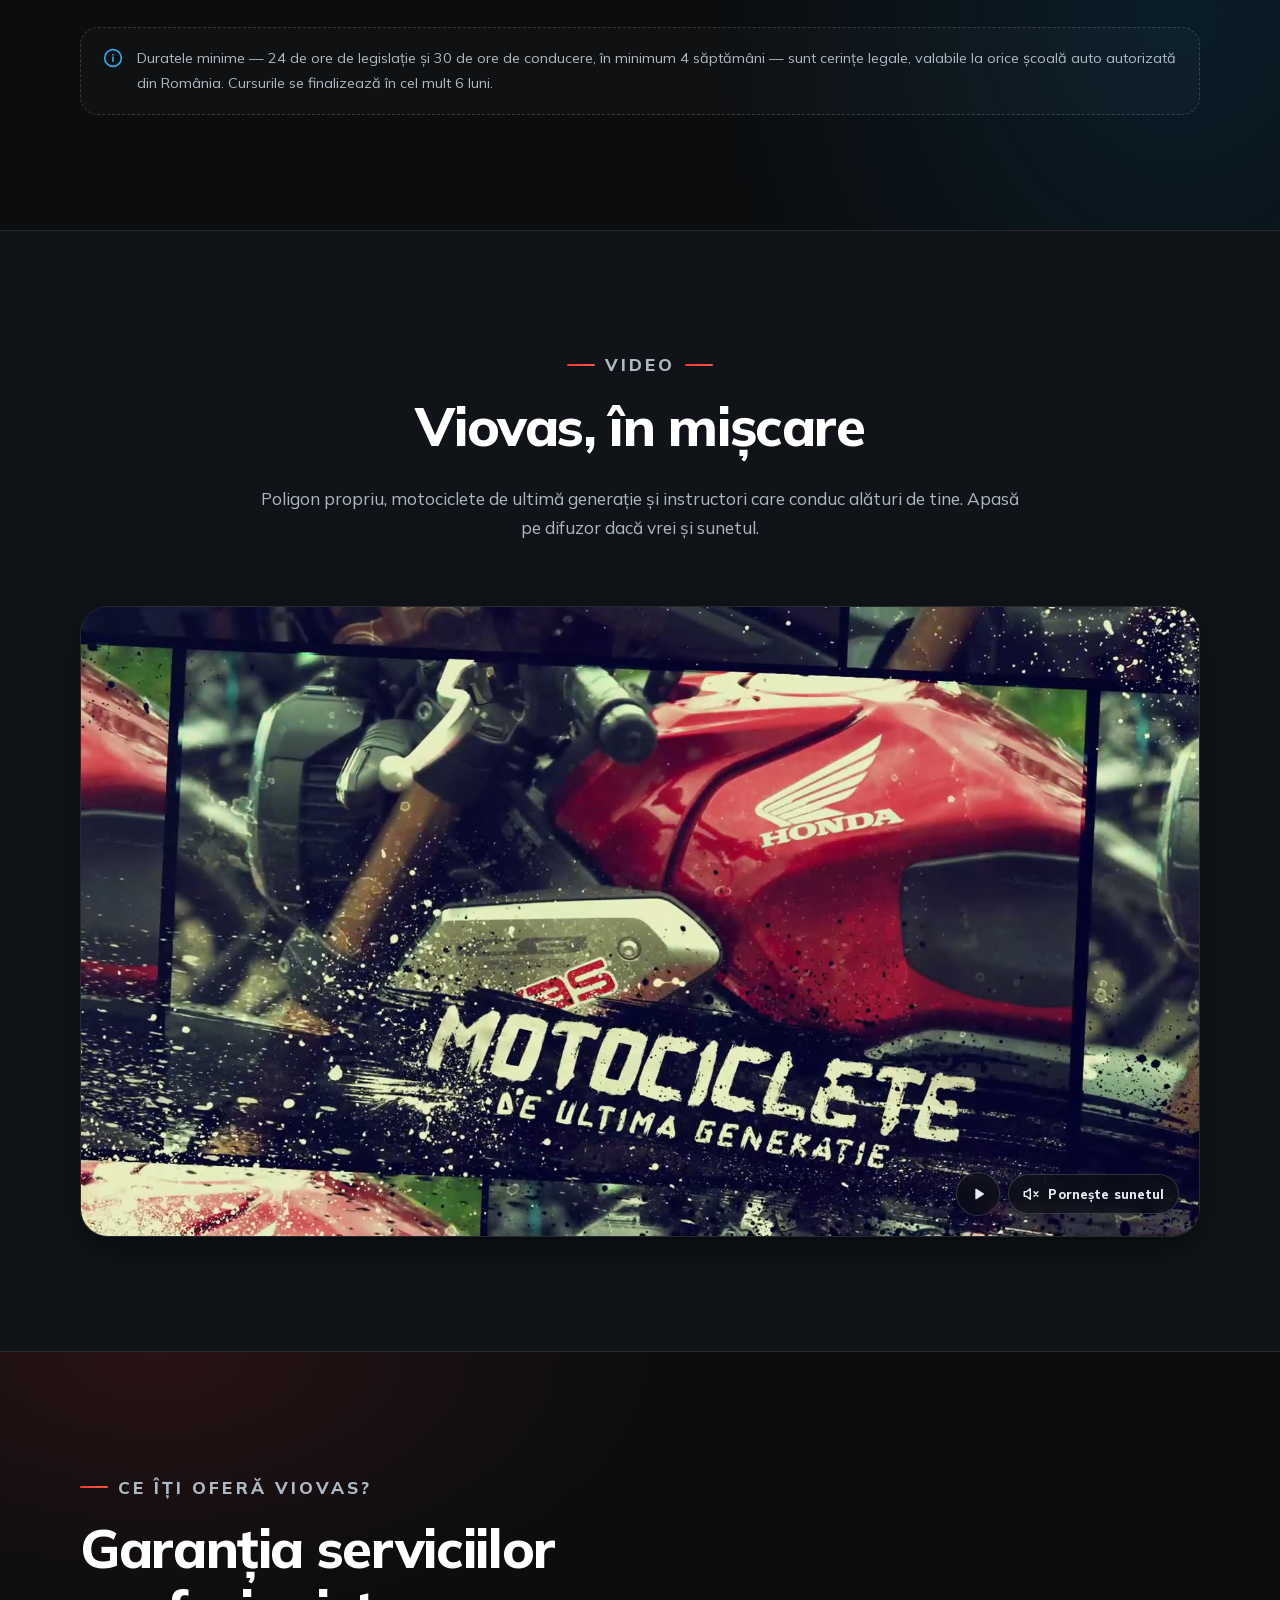
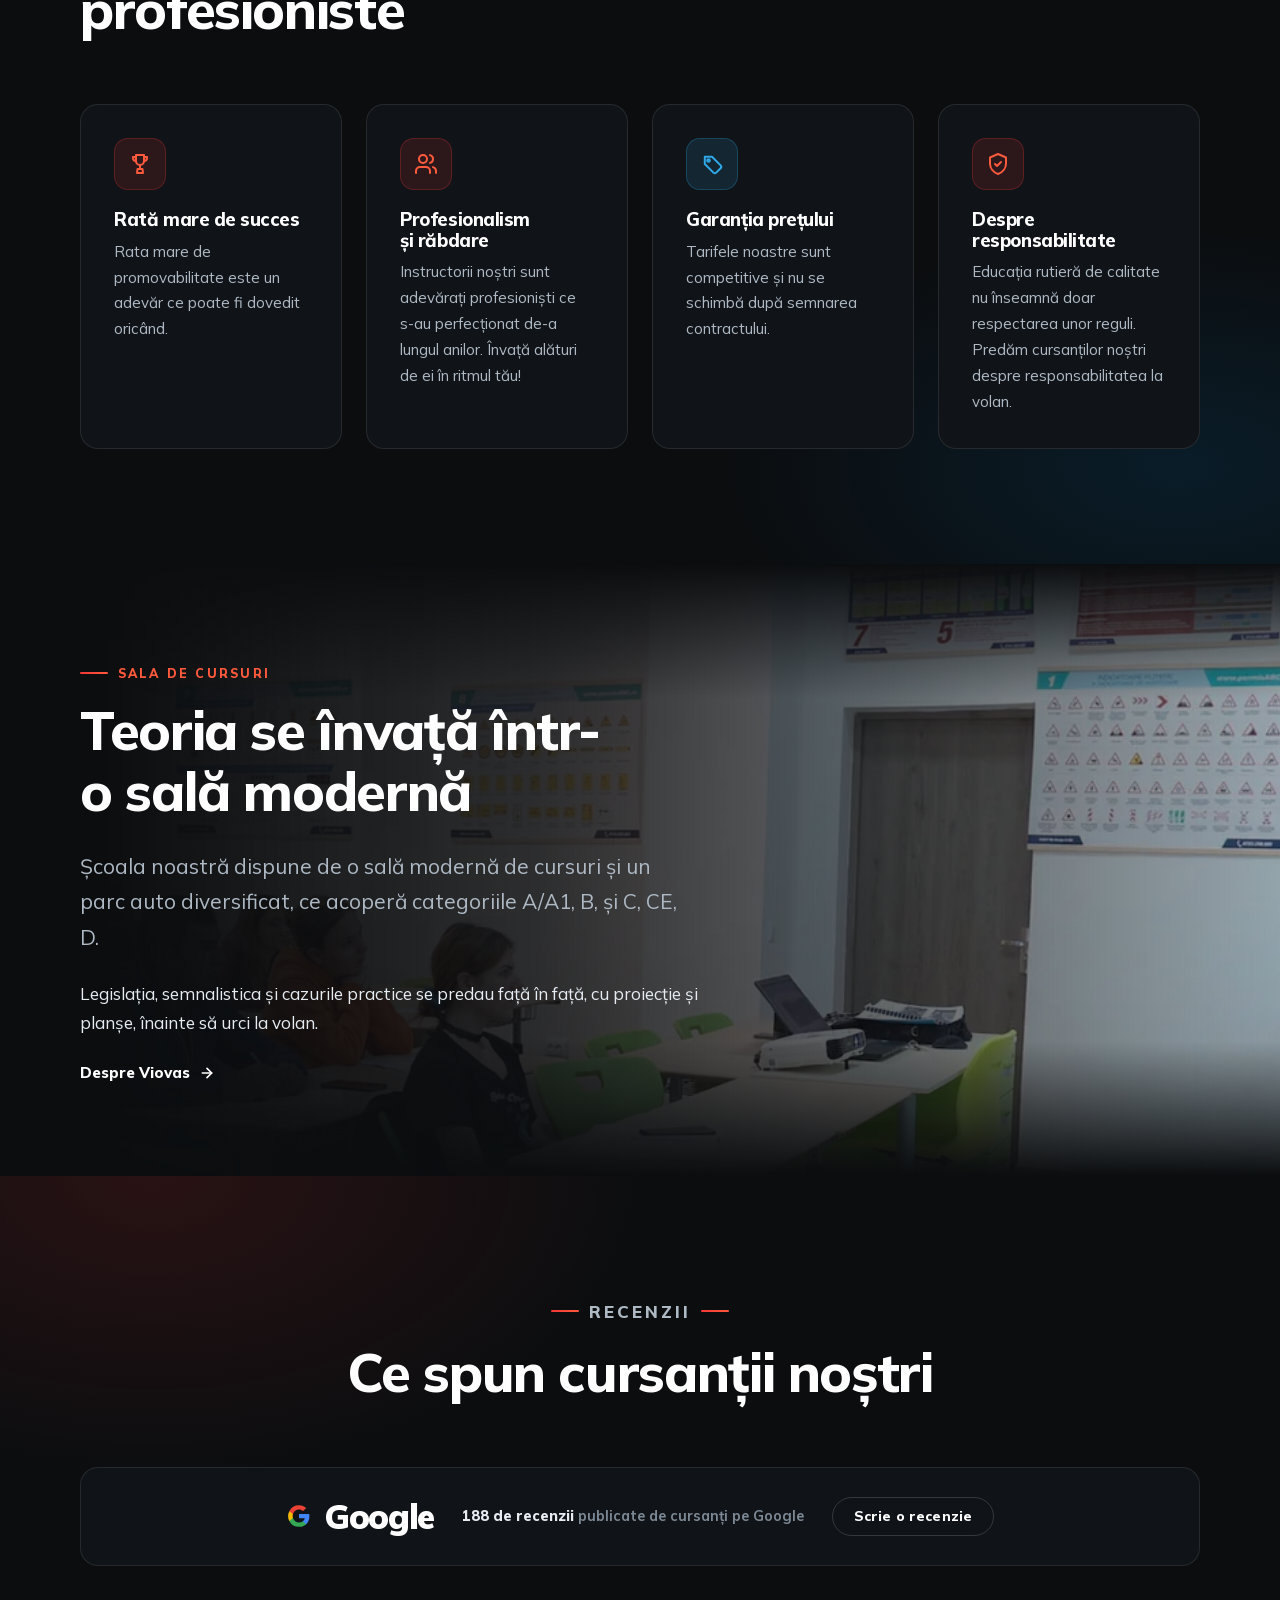
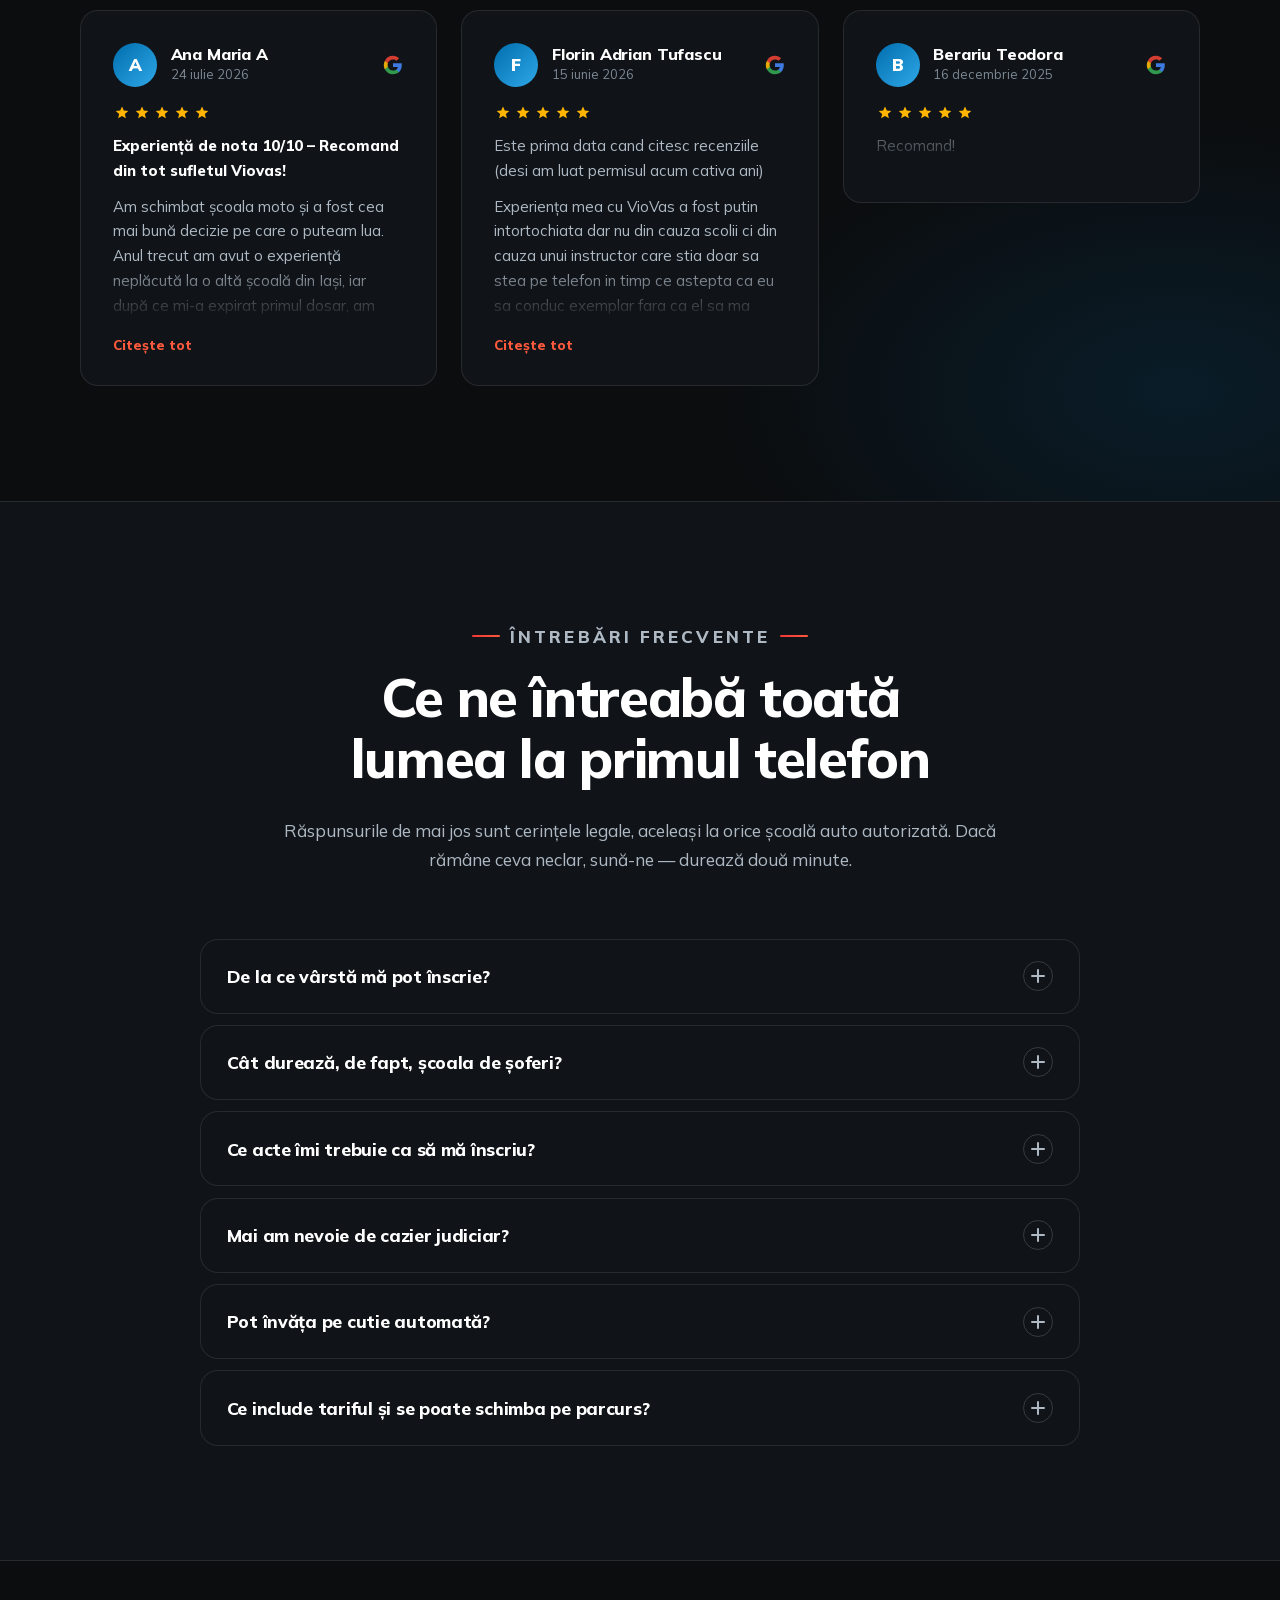
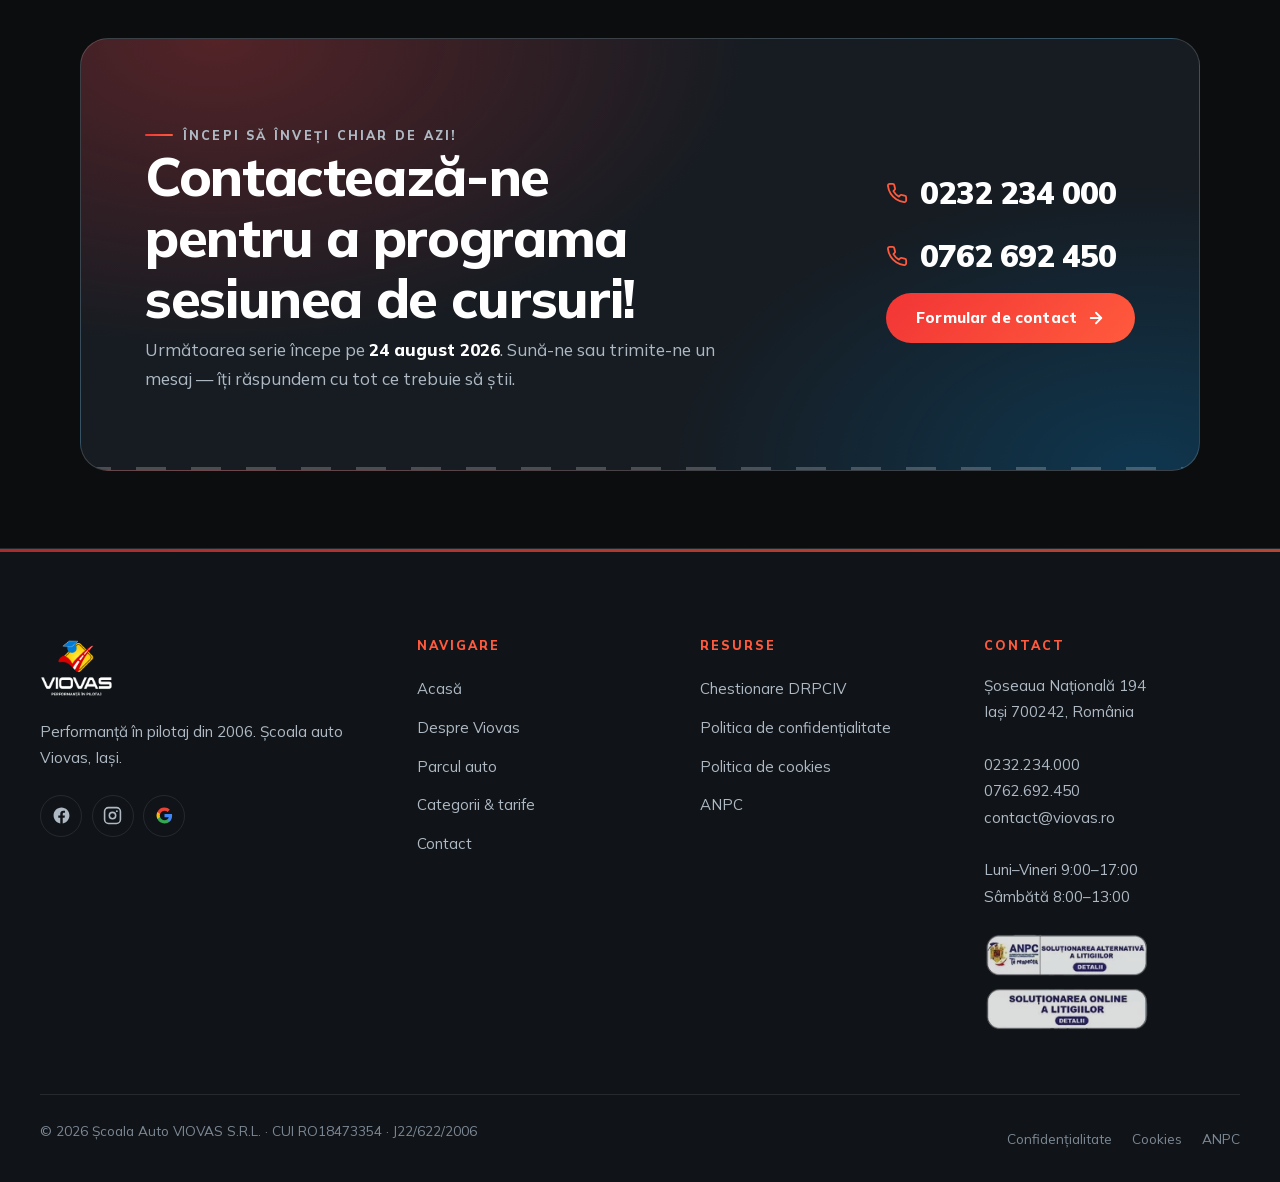
==== commit 5b932934: "Patru filmări noi: hero, prezentare și categoriile A și C Filmările primite intră unde indică denumi" ====
--- a/index.html
+++ b/index.html
@@ -25,7 +25,7 @@
 
 <link rel="preload" href="assets/fonts/mulish-latin.woff2" as="font" type="font/woff2" crossorigin>
 <link rel="preload" href="assets/fonts/mulish-latin-ext.woff2" as="font" type="font/woff2" crossorigin>
-<link rel="stylesheet" href="assets/css/style.css">
+<link rel="stylesheet" href="assets/css/style.css?v=2">
 
 <script type="application/ld+json">
 {
@@ -258,6 +258,10 @@
 <symbol id="i-send" viewBox="0 0 24 24" fill="none" stroke="currentColor" stroke-width="2" stroke-linecap="round" stroke-linejoin="round"><path d="m22 2-7 20-4-9-9-4z"/><path d="M22 2 11 13"/></symbol>
 <symbol id="i-cap" viewBox="0 0 24 24" fill="none" stroke="currentColor" stroke-width="2" stroke-linecap="round" stroke-linejoin="round"><path d="M22 9 12 4 2 9l10 5z"/><path d="M6 11.5V16c0 1.4 2.7 2.5 6 2.5s6-1.1 6-2.5v-4.5"/></symbol>
 <symbol id="i-users" viewBox="0 0 24 24" fill="none" stroke="currentColor" stroke-width="2" stroke-linecap="round" stroke-linejoin="round"><path d="M16 21v-2a4 4 0 0 0-4-4H6a4 4 0 0 0-4 4v2"/><circle cx="9" cy="7" r="4"/><path d="M22 21v-2a4 4 0 0 0-3-3.87M16 3.13a4 4 0 0 1 0 7.75"/></symbol>
+<symbol id="i-sound-on" viewBox="0 0 24 24" fill="none" stroke="currentColor" stroke-width="2" stroke-linecap="round" stroke-linejoin="round"><path d="M11 5 6 9H3v6h3l5 4z"/><path d="M15.5 8.5a5 5 0 0 1 0 7M18.5 5.5a9 9 0 0 1 0 13"/></symbol>
+<symbol id="i-sound-off" viewBox="0 0 24 24" fill="none" stroke="currentColor" stroke-width="2" stroke-linecap="round" stroke-linejoin="round"><path d="M11 5 6 9H3v6h3l5 4z"/><path d="m16 9 5 6M21 9l-5 6"/></symbol>
+<symbol id="i-play" viewBox="0 0 24 24" fill="currentColor"><path d="M8 5.14v13.72a1 1 0 0 0 1.52.86l11.14-6.86a1 1 0 0 0 0-1.72L9.52 4.28A1 1 0 0 0 8 5.14z"/></symbol>
+<symbol id="i-pause" viewBox="0 0 24 24" fill="currentColor"><rect x="6" y="4" width="4" height="16" rx="1.2"/><rect x="14" y="4" width="4" height="16" rx="1.2"/></symbol>
 </svg>
 
 <!-- ===================== ANTET ===================== -->
@@ -307,14 +311,14 @@
   <!-- ===================== HERO ===================== -->
   <section class="hero">
     <div class="hero__media">
-      <video autoplay muted loop playsinline preload="metadata"
-             poster="assets/img/hero-poster.jpg" aria-hidden="true" tabindex="-1">
-        <source src="assets/video/viovas-hero.webm" type="video/webm">
-        <source src="assets/video/viovas-hero.mp4" type="video/mp4">
+      <video id="v-hero" data-autoplay autoplay muted loop playsinline preload="metadata"
+             poster="assets/img/hero-poster.jpg?v=2" tabindex="-1"
+             aria-label="Filmare de prezentare: autoturismul școlii Viovas pe traseu">
+        <source src="assets/video/viovas-hero.mp4?v=2" type="video/mp4">
       </video>
       <picture>
-        <source srcset="assets/img/hero-poster.webp" type="image/webp">
-        <img class="poster-fallback" src="assets/img/hero-poster.jpg" alt="" style="display:none" width="1920" height="1080">
+        <source srcset="assets/img/hero-poster.webp?v=2" type="image/webp">
+        <img class="poster-fallback" src="assets/img/hero-poster.jpg?v=2" alt="" style="display:none" width="1920" height="1080">
       </picture>
     </div>
     <div class="hero__scrim"></div>
@@ -345,6 +349,12 @@
         </div>
       </div>
     </div>
+
+    <button class="sound-btn sound-btn--hero" type="button" data-sound aria-controls="v-hero" aria-pressed="false" hidden>
+      <svg class="ico sound-btn__on" aria-hidden="true"><use href="#i-sound-on"/></svg>
+      <svg class="ico sound-btn__off" aria-hidden="true"><use href="#i-sound-off"/></svg>
+      <span class="sound-btn__lbl">Pornește sunetul</span>
+    </button>
 
     <div class="scroll-cue" aria-hidden="true">
       <span class="scroll-cue__track"></span>
@@ -587,6 +597,37 @@
         <svg class="ico" aria-hidden="true"><use href="#i-info"/></svg>
         <span>Duratele minime — 24 de ore de legislație și 30 de ore de conducere, în minimum 4 săptămâni — sunt cerințe legale, valabile la orice școală auto autorizată din România. Cursurile se finalizează în cel mult 6 luni.</span>
       </p>
+    </div>
+  </section>
+
+  <!-- ===================== VIDEO DE PREZENTARE ===================== -->
+  <section class="section section--alt" id="video">
+    <div class="wrap">
+      <div class="sec-head sec-head--center" data-reveal>
+        <p class="eyebrow">Video</p>
+        <h2>Viovas, în mișcare</h2>
+        <p>Poligon propriu, motociclete de ultimă generație și instructori care conduc alături de tine. Apasă pe difuzor dacă vrei și sunetul.</p>
+      </div>
+
+      <figure class="vid" data-reveal>
+        <video id="v-mijloc" class="vid__el" data-autoplay muted loop playsinline preload="none"
+               poster="assets/img/mijloc-poster.jpg" tabindex="-1"
+               aria-label="Filmare de prezentare Viovas: motociclete și pregătire pe poligon">
+          <source src="assets/video/viovas-mijloc.mp4" type="video/mp4">
+        </video>
+        <div class="vid__ctrls" hidden>
+          <button class="vid__btn" type="button" data-play aria-controls="v-mijloc" aria-pressed="true">
+            <svg class="ico vid__btn-play" aria-hidden="true"><use href="#i-play"/></svg>
+            <svg class="ico vid__btn-pause" aria-hidden="true"><use href="#i-pause"/></svg>
+            <span class="visually-hidden">Pornește sau oprește videoul</span>
+          </button>
+          <button class="sound-btn sound-btn--sm" type="button" data-sound aria-controls="v-mijloc" aria-pressed="false">
+            <svg class="ico sound-btn__on" aria-hidden="true"><use href="#i-sound-on"/></svg>
+            <svg class="ico sound-btn__off" aria-hidden="true"><use href="#i-sound-off"/></svg>
+            <span class="sound-btn__lbl">Pornește sunetul</span>
+          </button>
+        </div>
+      </figure>
     </div>
   </section>
 
@@ -915,6 +956,6 @@
   </div>
 </div>
 
-<script src="assets/js/main.js" defer></script>
+<script src="assets/js/main.js?v=2" defer></script>
 </body>
 </html>
--- a/assets/css/style.css
+++ b/assets/css/style.css
@@ -2147,7 +2147,184 @@
 .u-mid { min-height: 60vh; display: grid; align-items: center; }
 
 /* --------------------------------------------------------------------------
-   28. Puncte de rupere
+   28. Video — cadru, controale de redare și de sunet
+   Sunetul e oprit implicit; butonul cu difuzor îl pornește la cererea vizitatorului.
+   -------------------------------------------------------------------------- */
+/* Controalele apar doar dacă JS le poate pune în funcțiune */
+.vid__ctrls[hidden], .sound-btn[hidden] { display: none; }
+
+.sound-btn {
+  display: inline-flex;
+  align-items: center;
+  gap: 0.5rem;
+  height: 44px;
+  padding-inline: 1rem;
+  border: 1px solid var(--line-strong);
+  border-radius: var(--radius-pill);
+  background: rgba(11, 13, 15, 0.62);
+  -webkit-backdrop-filter: blur(10px);
+  backdrop-filter: blur(10px);
+  color: var(--text);
+  font-family: inherit;
+  font-size: 0.82rem;
+  font-weight: 800;
+  letter-spacing: 0.01em;
+  cursor: pointer;
+  transition: background-color 0.25s var(--ease), border-color 0.25s var(--ease),
+              color 0.25s var(--ease), transform 0.25s var(--ease);
+}
+.sound-btn:hover {
+  background: rgba(11, 13, 15, 0.82);
+  border-color: rgba(255, 255, 255, 0.3);
+  color: var(--white);
+  transform: translateY(-2px);
+}
+.sound-btn .ico { width: 18px; height: 18px; flex: none; }
+.sound-btn__lbl { white-space: nowrap; }
+
+/* Starea implicită: mut — se vede difuzorul tăiat și eticheta „Pornește sunetul" */
+.sound-btn .sound-btn__on { display: none; }
+.sound-btn[aria-pressed="true"] .sound-btn__off { display: none; }
+.sound-btn[aria-pressed="true"] .sound-btn__on { display: block; }
+.sound-btn[aria-pressed="true"] {
+  border-color: rgba(242, 53, 53, 0.5);
+  background: rgba(242, 53, 53, 0.2);
+  color: var(--white);
+}
+
+/* Sus-dreapta, sub antet: singura zonă a hero-ului care rămâne liberă. Marginea
+   de jos e ocupată de indicatorul de derulare, de bara de statistici (care urcă
+   peste hero) și de butonul flotant de WhatsApp. */
+.sound-btn--hero {
+  position: absolute;
+  z-index: 2;
+  right: var(--gutter);
+  top: calc(var(--header-h) + 1rem);
+}
+.sound-btn--sm { height: 40px; padding-inline: 0.85rem; font-size: 0.78rem; }
+
+/* Cadrul video ------------------------------------------------------------ */
+.vid {
+  position: relative;
+  margin: 0;
+  border: 1px solid var(--line);
+  border-radius: var(--radius-lg);
+  background: var(--ink-2);
+  overflow: hidden;
+  box-shadow: var(--shadow-md);
+}
+.vid__el {
+  display: block;
+  width: 100%;
+  aspect-ratio: 16 / 9;
+  object-fit: cover;
+  background: var(--ink);
+}
+.vid::after {
+  content: '';
+  position: absolute;
+  inset: auto 0 0 0;
+  height: 45%;
+  pointer-events: none;
+  background: linear-gradient(180deg, transparent, rgba(11, 13, 15, 0.72));
+  opacity: 0;
+  transition: opacity 0.3s var(--ease);
+}
+.vid:hover::after, .vid:focus-within::after { opacity: 1; }
+
+.vid__ctrls {
+  position: absolute;
+  right: clamp(0.75rem, 2vw, 1.25rem);
+  bottom: clamp(0.75rem, 2vw, 1.25rem);
+  z-index: 2;
+  display: flex;
+  align-items: center;
+  gap: 0.5rem;
+}
+.vid__btn {
+  display: inline-grid;
+  place-items: center;
+  width: 44px;
+  height: 44px;
+  border: 1px solid var(--line-strong);
+  border-radius: 50%;
+  background: rgba(11, 13, 15, 0.62);
+  -webkit-backdrop-filter: blur(10px);
+  backdrop-filter: blur(10px);
+  color: var(--text);
+  cursor: pointer;
+  transition: background-color 0.25s var(--ease), border-color 0.25s var(--ease),
+              color 0.25s var(--ease), transform 0.25s var(--ease);
+}
+.vid__btn:hover {
+  background: rgba(11, 13, 15, 0.82);
+  border-color: rgba(255, 255, 255, 0.3);
+  color: var(--white);
+  transform: translateY(-2px);
+}
+.vid__btn .ico { width: 16px; height: 16px; }
+/* aria-pressed="true" = rulează, deci se oferă pauza */
+.vid__btn .vid__btn-play { display: block; }
+.vid__btn .vid__btn-pause { display: none; }
+.vid__btn[aria-pressed="true"] .vid__btn-play { display: none; }
+.vid__btn[aria-pressed="true"] .vid__btn-pause { display: block; }
+
+.vid__cap {
+  padding: clamp(1.3rem, 2.6vw, 1.8rem);
+  border-top: 1px solid var(--line);
+}
+.vid__cap .eyebrow { margin-bottom: 0.6rem; }
+.vid__cap h3 {
+  font-size: clamp(1.15rem, 2vw, 1.4rem);
+  font-weight: 800;
+  color: var(--white);
+  margin-bottom: 0.45rem;
+}
+.vid__cap p { color: var(--text-soft); font-size: 0.95rem; margin-bottom: 1rem; }
+
+.vid-grid {
+  display: grid;
+  grid-template-columns: repeat(auto-fit, minmax(320px, 1fr));
+  gap: clamp(1.25rem, 2.5vw, 2rem);
+}
+/* În cadrele cu descriere, controalele stau peste imagine, nu peste text. Fiind
+   mai mici, butonul de sunet rămâne doar iconiță — eticheta e citită de cititoarele
+   de ecran, iar secțiunea explică deja rolul difuzorului. */
+.vid--card .vid__ctrls { bottom: auto; top: clamp(0.75rem, 2vw, 1.25rem); }
+.vid--card .sound-btn {
+  width: 40px;
+  padding-inline: 0;
+  justify-content: center;
+}
+.vid--card .sound-btn__lbl {
+  position: absolute;
+  width: 1px; height: 1px;
+  margin: -1px; padding: 0;
+  overflow: hidden;
+  clip-path: inset(50%);
+  white-space: nowrap;
+}
+
+/* Legătura din cardul de tarif către filmul categoriei */
+.card-vid { margin: 0.9rem 0 1.4rem; }
+.card-vid a {
+  display: inline-flex;
+  align-items: center;
+  gap: 0.5rem;
+  font-size: 0.86rem;
+  font-weight: 800;
+  color: var(--text-soft);
+  transition: color 0.25s var(--ease);
+}
+.card-vid a:hover { color: var(--red-hot); }
+.card-vid .ico { width: 13px; height: 13px; color: var(--red-hot); }
+
+@media (max-width: 560px) {
+  .sound-btn--hero { top: calc(var(--header-h) + 0.75rem); }
+}
+
+/* --------------------------------------------------------------------------
+   29. Puncte de rupere
    -------------------------------------------------------------------------- */
 @media (max-width: 1100px) {
   .footer__grid { grid-template-columns: 1fr 1fr; }
@@ -2191,7 +2368,7 @@
 }
 
 /* --------------------------------------------------------------------------
-   29. Preferințe utilizator
+   30. Preferințe utilizator
    -------------------------------------------------------------------------- */
 @media (prefers-reduced-motion: reduce) {
   html { scroll-behavior: auto; }
@@ -2204,6 +2381,7 @@
   .hero h1 .word { opacity: 1; transform: none; }
   .hero__media video { display: none; }
   .hero__media .poster-fallback { display: block !important; }
+  .sound-btn--hero { display: none; }
   /* Banda parcului auto stă pe loc, traseul se afișează desenat complet */
   .marquee__track { animation: none; transform: none; }
   .roadway__rail::after { transform: scaleY(1); }
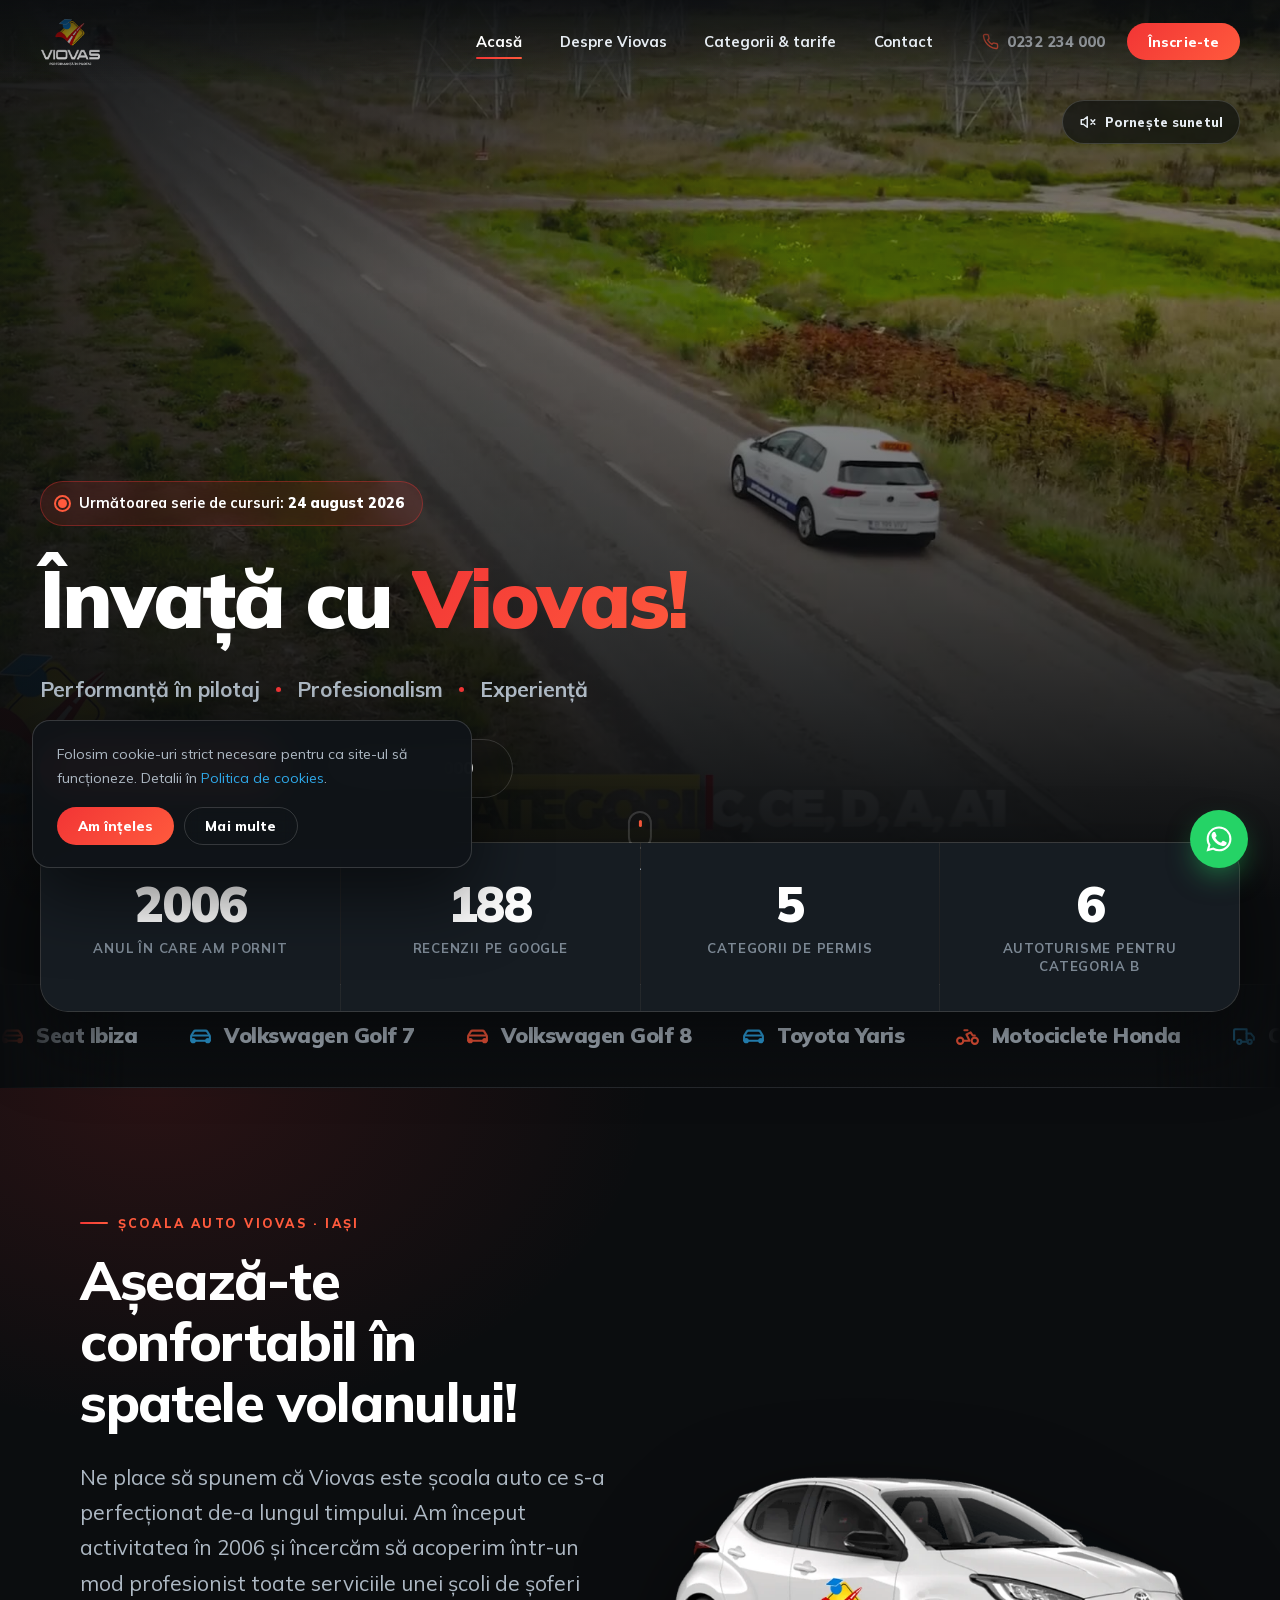
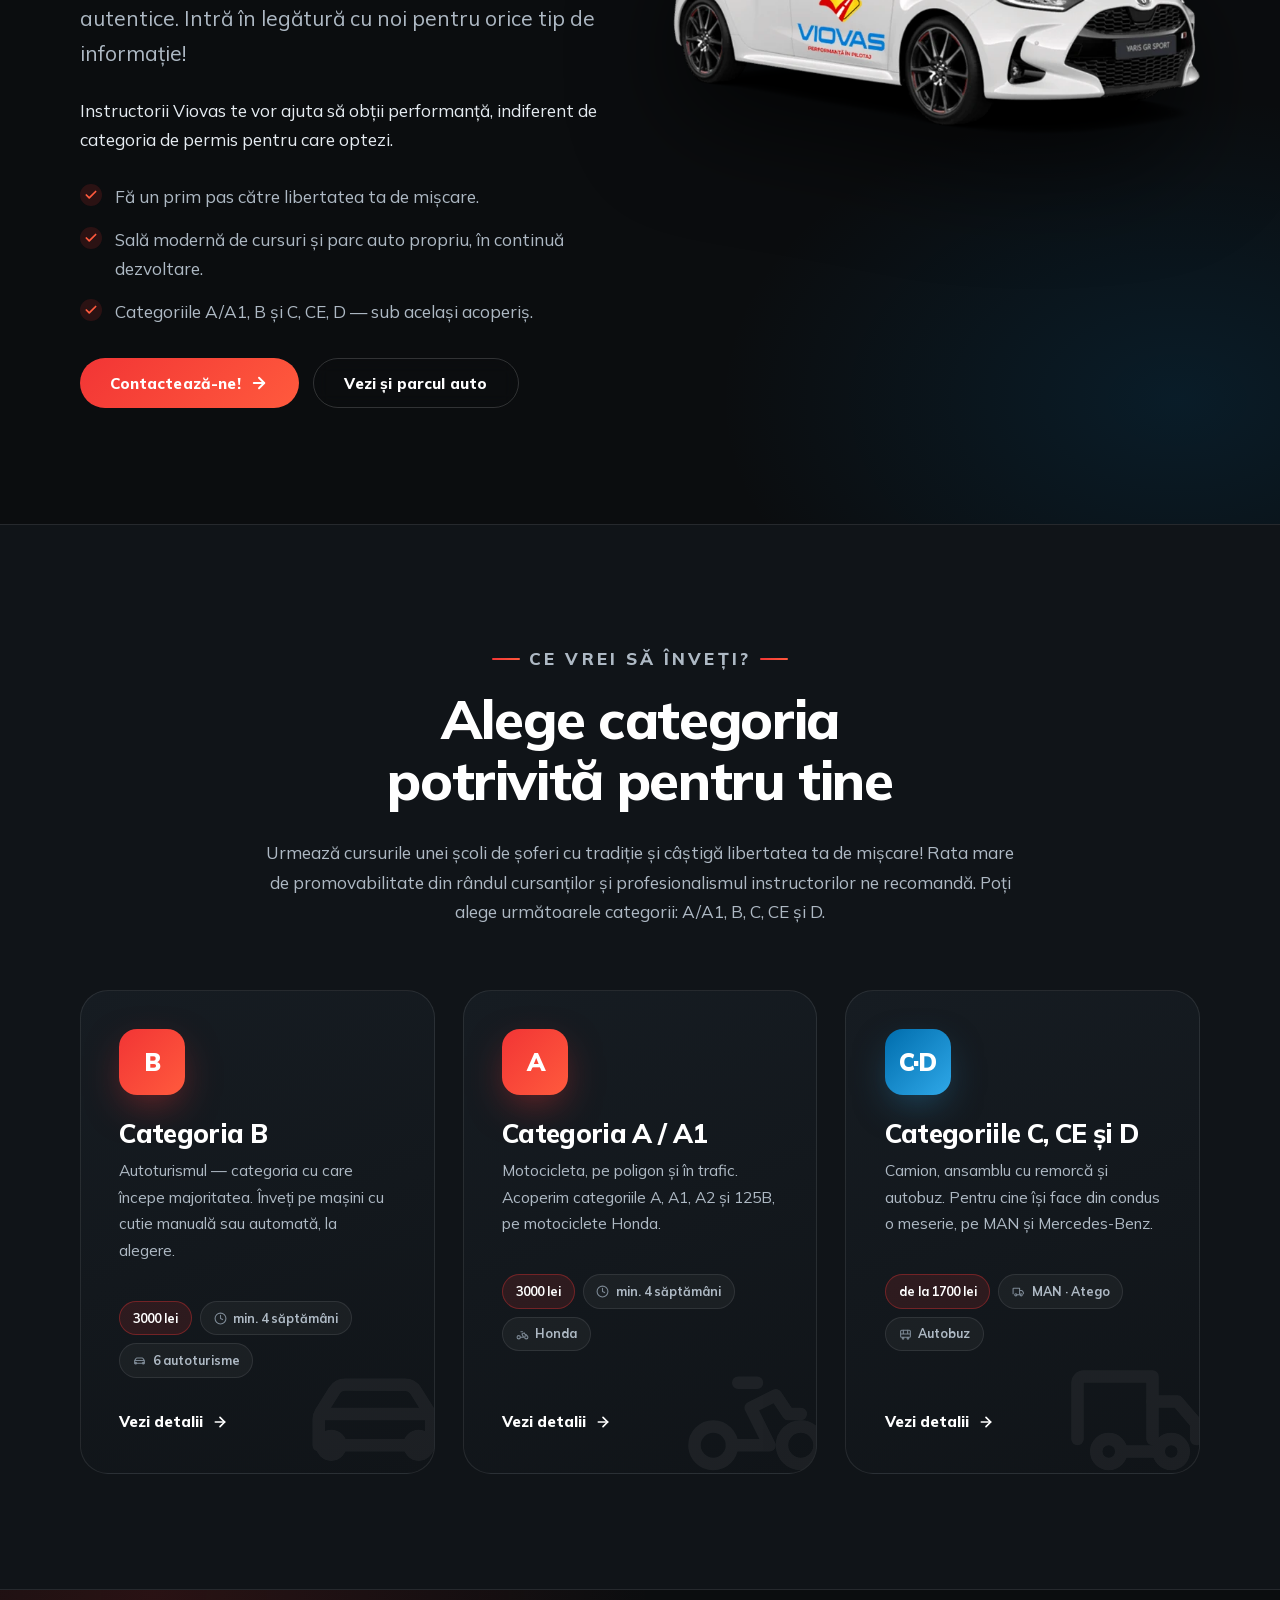
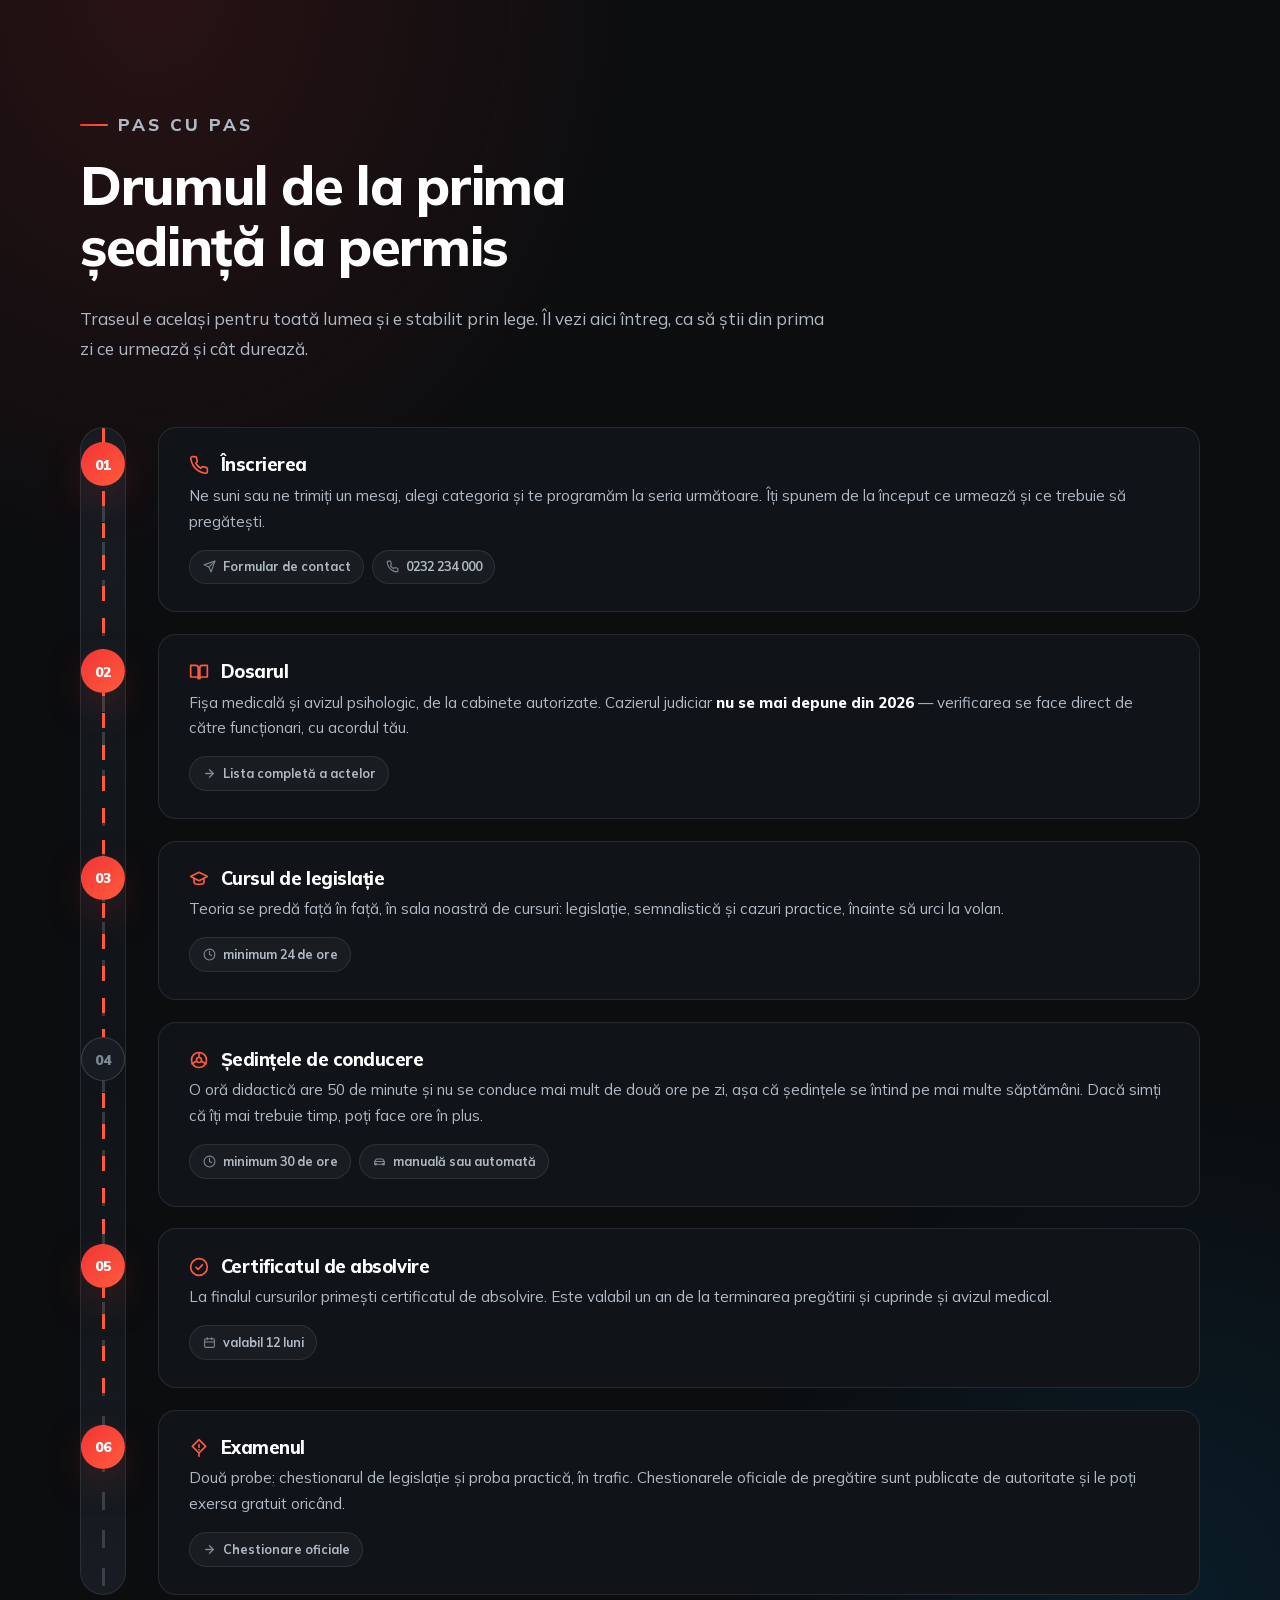
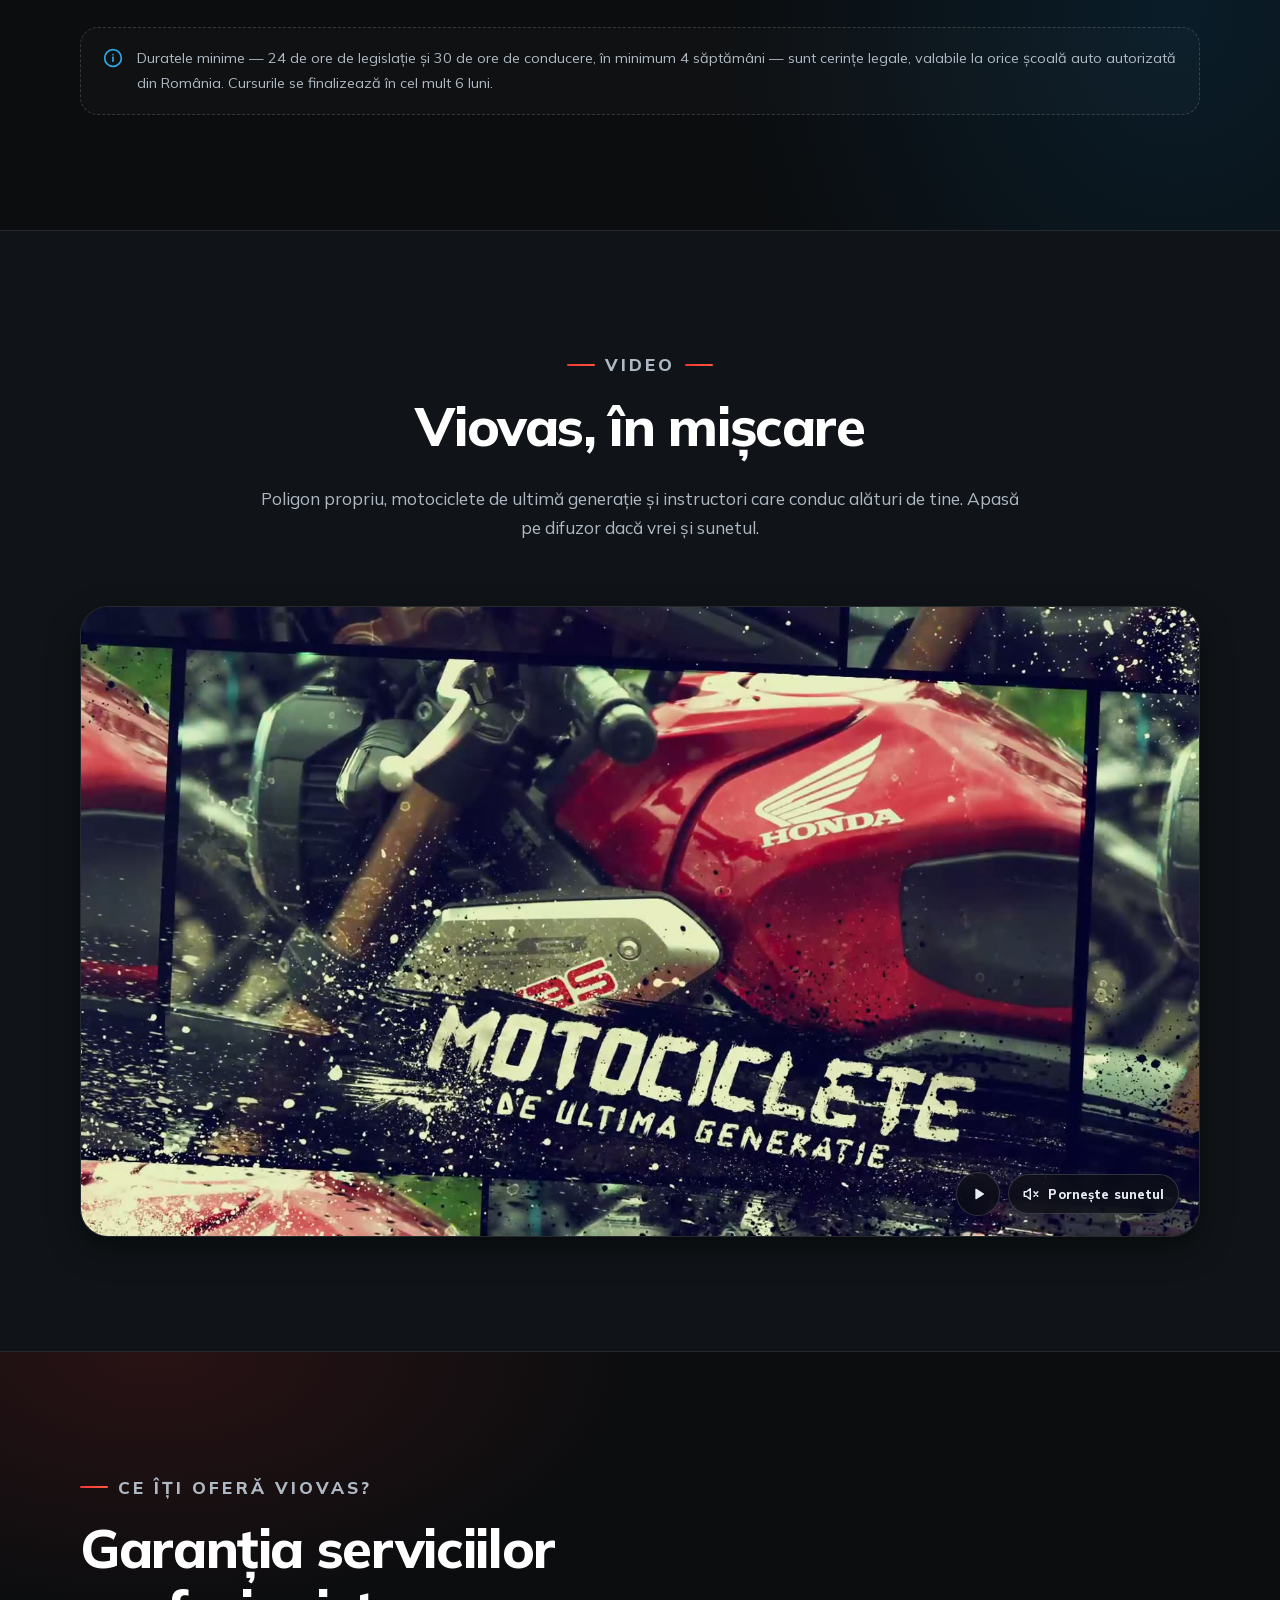
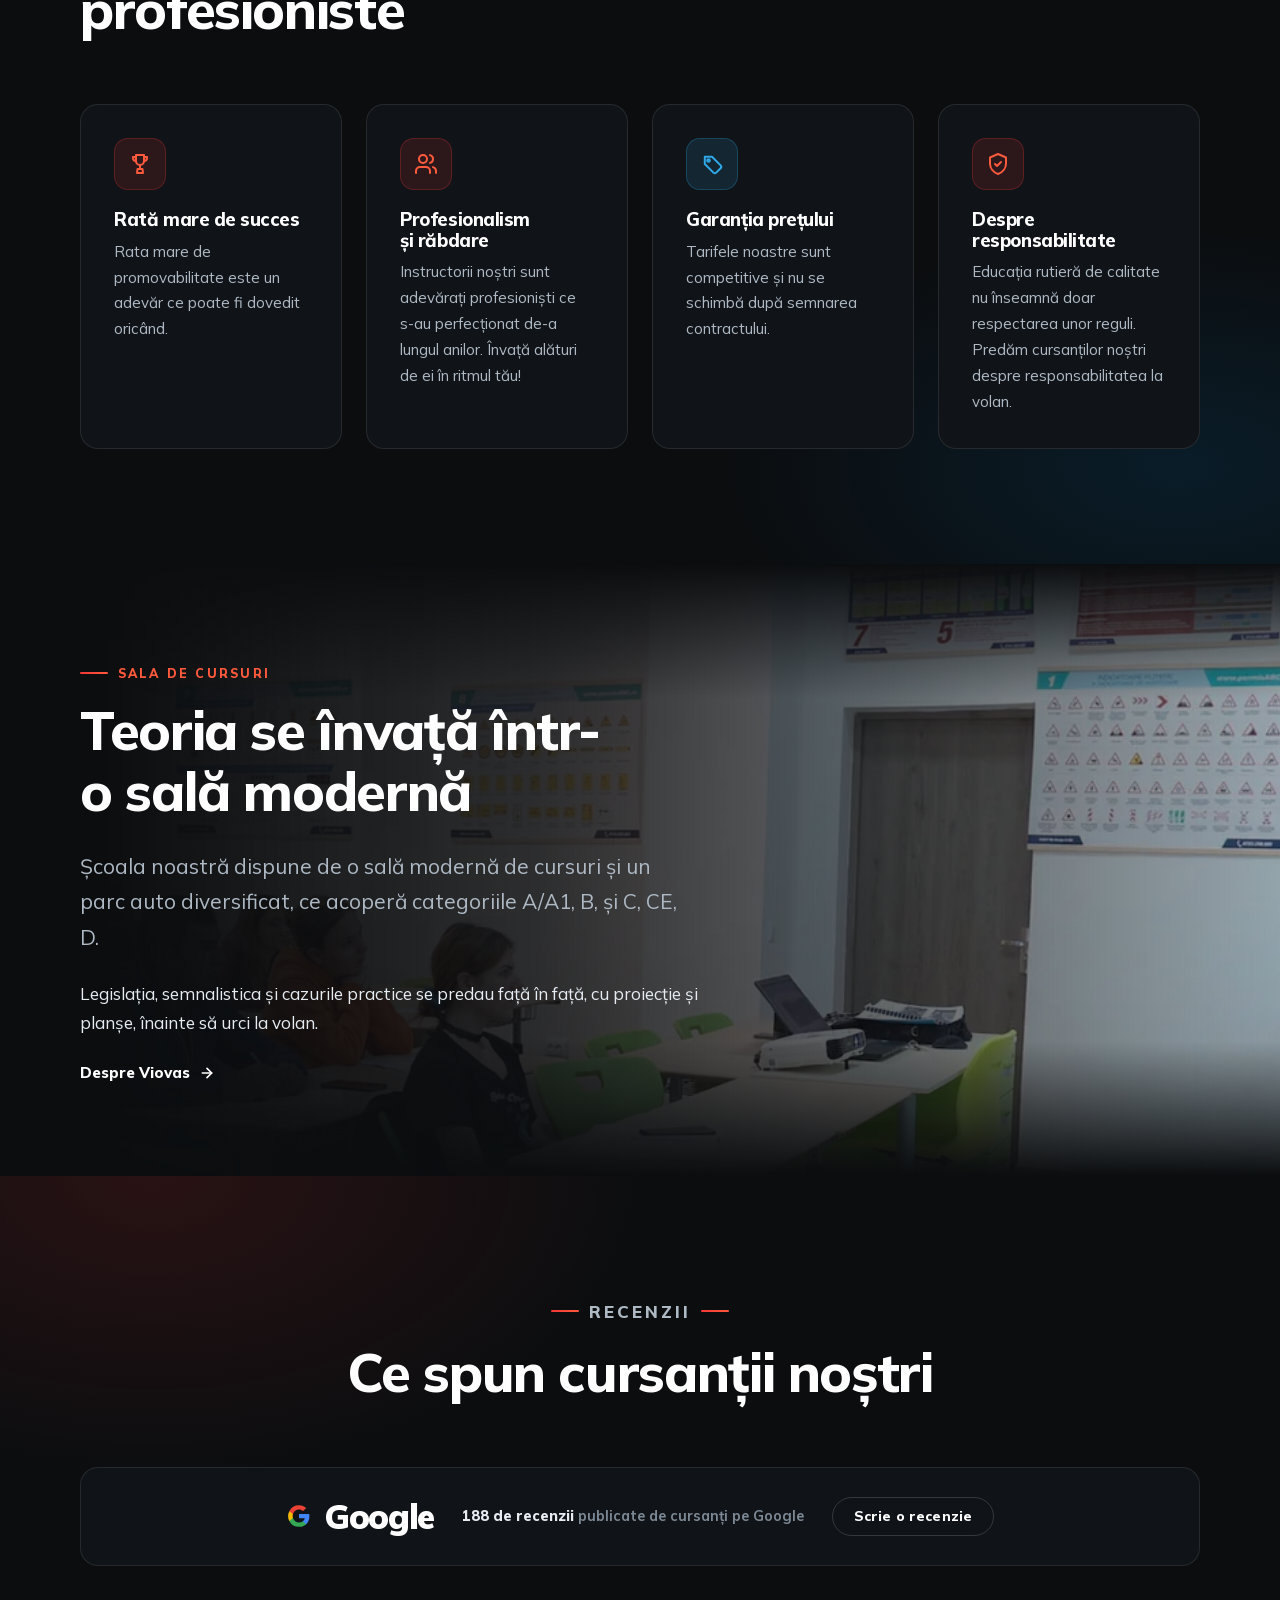
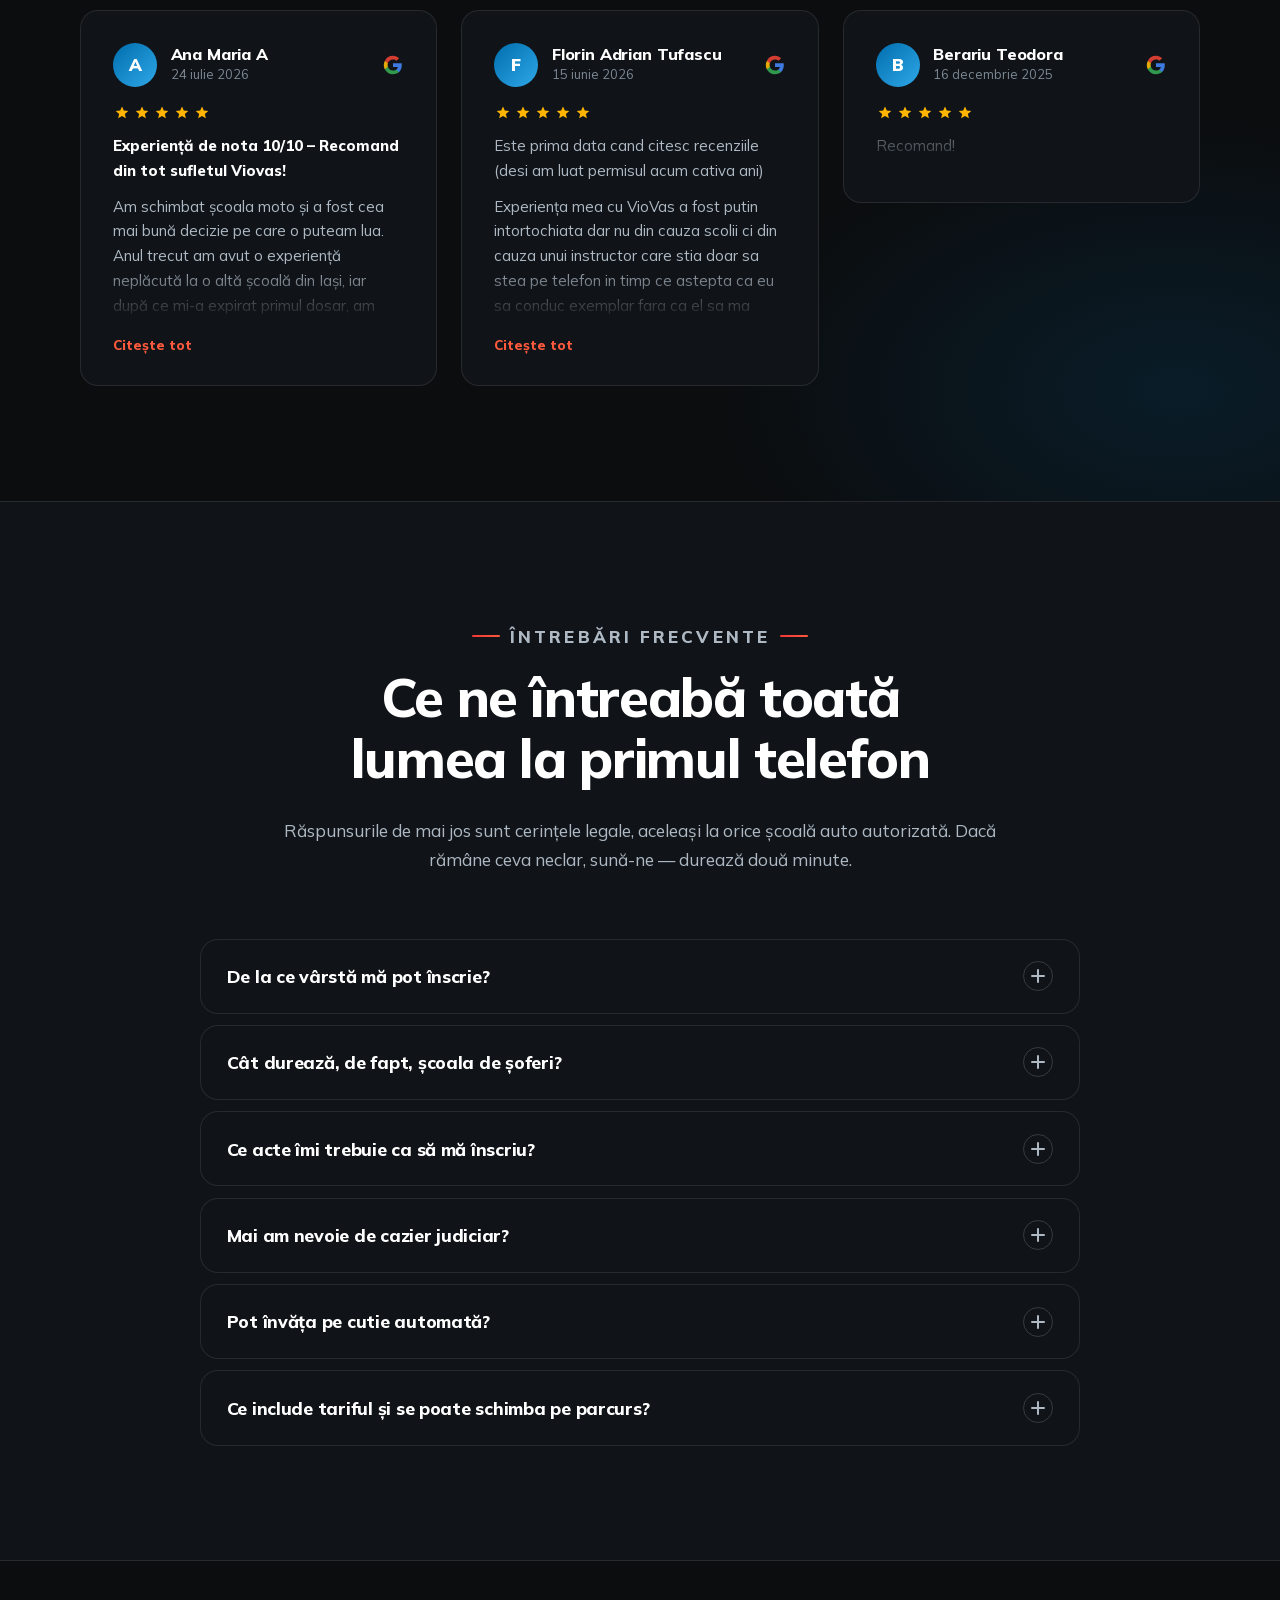
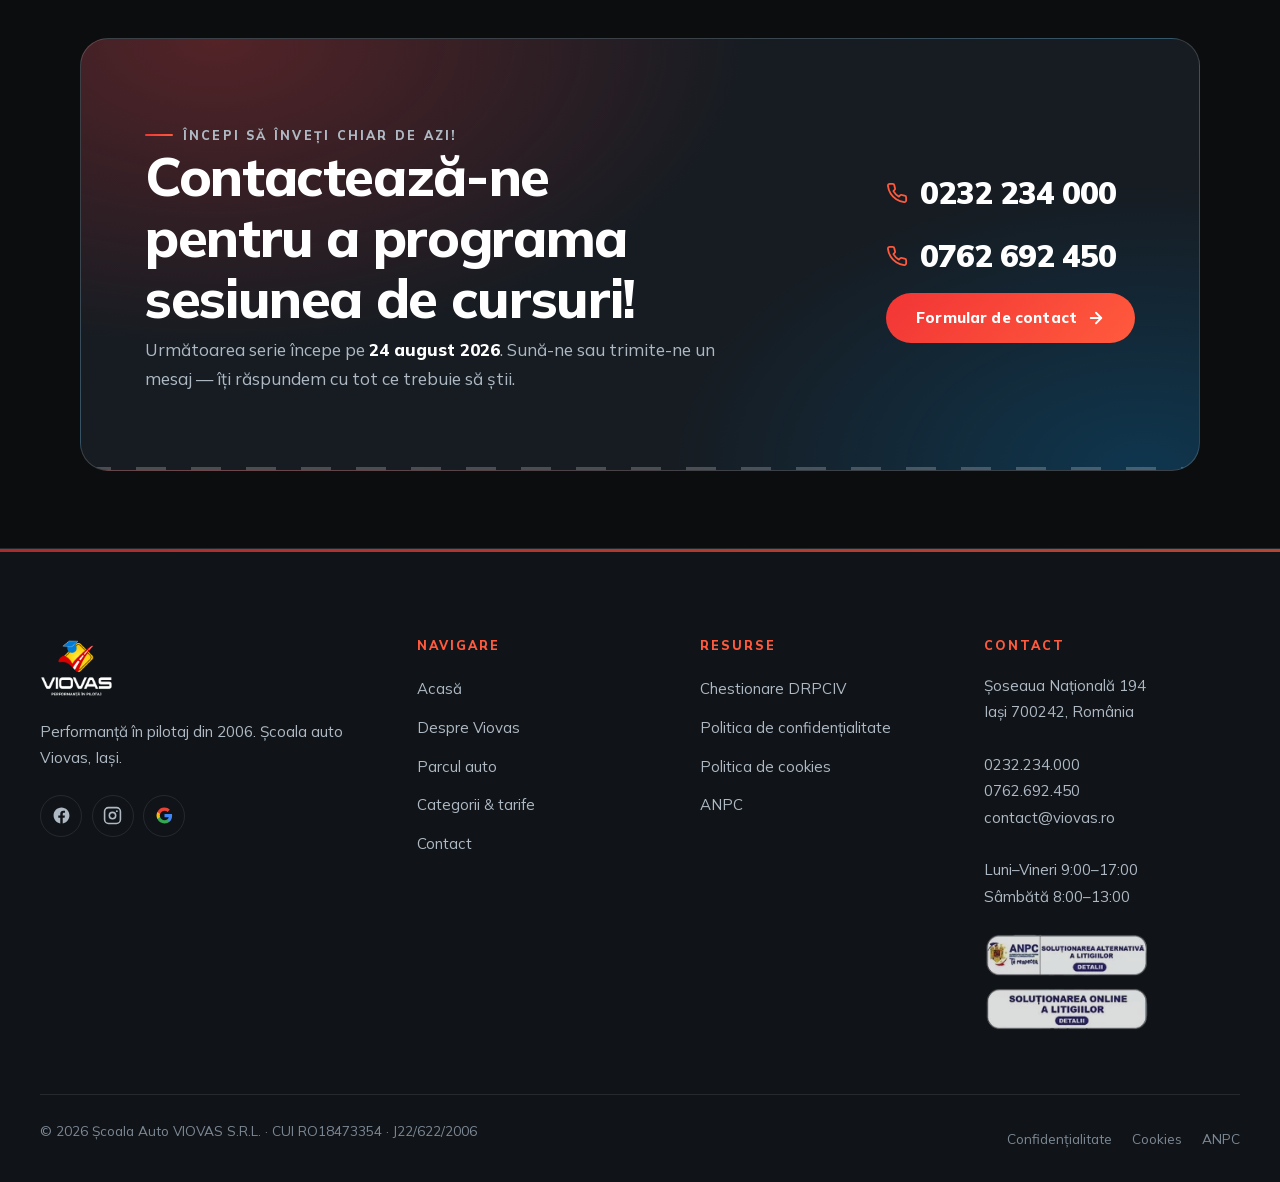
==== commit a62629e6: "Reparații după auditul SEO: meta, breadcrumb, linkuri și antete - Meta description adusă în interval" ====
--- a/index.html
+++ b/index.html
@@ -4,7 +4,7 @@
 <meta charset="utf-8">
 <meta name="viewport" content="width=device-width, initial-scale=1">
 <title>Viovas — Școala auto Iași | Categoriile A, B, C, CE, D</title>
-<meta name="description" content="Școala auto Viovas din Iași, activă din 2006. Cursuri pentru categoriile A/A1, B, C, CE și D, parc auto propriu și instructori cu experiență. Sună la 0232 234 000.">
+<meta name="description" content="Școala auto Viovas din Iași, activă din 2006. Cursuri pentru categoriile A/A1, B, C, CE și D, parc auto propriu și instructori dedicați. Sună la 0232 234 000.">
 <link rel="canonical" href="https://www.viovas.ro/">
 
 <meta property="og:type" content="website">
@@ -14,9 +14,14 @@
 <meta property="og:title" content="Viovas — Școala auto Iași | Categoriile A, B, C, CE, D">
 <meta property="og:description" content="Performanță în pilotaj din 2006. Cursuri pentru categoriile A/A1, B, C, CE și D, în Iași.">
 <meta property="og:image" content="https://www.viovas.ro/assets/img/og-image.jpg">
+<meta property="og:image:alt" content="Școala auto Viovas, Iași">
 <meta property="og:image:width" content="1200">
 <meta property="og:image:height" content="630">
 <meta name="twitter:card" content="summary_large_image">
+<meta name="twitter:image:alt" content="Școala auto Viovas, Iași">
+<meta name="twitter:title" content="Viovas — Școala auto Iași | Categoriile A, B, C, CE, D">
+<meta name="twitter:description" content="Performanță în pilotaj din 2006. Cursuri pentru categoriile A/A1, B, C, CE și D, în Iași.">
+<meta name="twitter:image" content="https://www.viovas.ro/assets/img/og-image.jpg">
 
 <meta name="theme-color" content="#0B0D0F">
 <link rel="icon" href="assets/img/favicon-32.png" sizes="32x32">
@@ -223,6 +228,15 @@
   ]
 }
 </script>
+<script type="application/ld+json">
+{
+  "@context": "https://schema.org",
+  "@type": "BreadcrumbList",
+  "itemListElement": [
+    { "@type": "ListItem", "position": 1, "name": "Acasă", "item": "https://www.viovas.ro/" }
+  ]
+}
+</script>
 </head>
 
 <body>
@@ -585,7 +599,7 @@
               </div>
               <p>Două probe: chestionarul de legislație și proba practică, în trafic. Chestionarele oficiale de pregătire sunt publicate de autoritate și le poți exersa gratuit oricând.</p>
               <div class="step__meta">
-                <a class="chip" href="https://www.drpciv.ro/dlexam" target="_blank" rel="noopener"><svg class="ico" aria-hidden="true"><use href="#i-arrow"/></svg> Chestionare oficiale</a>
+                <a class="chip" href="https://www.drpciv.ro/dlexam" target="_blank" rel="noopener noreferrer"><svg class="ico" aria-hidden="true"><use href="#i-arrow"/></svg> Chestionare oficiale</a>
               </div>
             </div>
           </li>
@@ -698,7 +712,7 @@
           Google
         </span>
         <span class="rating-head__meta"><strong>188 de recenzii</strong> publicate de cursanți pe Google</span>
-        <a class="btn btn--sm btn--ghost" href="https://g.page/r/CU2p9CFaGAy2EB0/review" target="_blank" rel="noopener">Scrie o recenzie</a>
+        <a class="btn btn--sm btn--ghost" href="https://g.page/r/CU2p9CFaGAy2EB0/review" target="_blank" rel="noopener noreferrer">Scrie o recenzie</a>
       </div>
 
       <div class="reviews">
@@ -868,13 +882,13 @@
              width="200" height="170" alt="Viovas" loading="lazy">
         <p class="footer__tagline">Performanță în pilotaj din 2006. Școala auto Viovas, Iași.</p>
         <div class="socials">
-          <a href="https://www.facebook.com/viovas.ro" target="_blank" rel="noopener" aria-label="Viovas pe Facebook">
+          <a href="https://www.facebook.com/viovas.ro" target="_blank" rel="noopener noreferrer" aria-label="Viovas pe Facebook">
             <svg class="ico" aria-hidden="true"><use href="#i-facebook"/></svg>
           </a>
-          <a href="https://www.instagram.com/viovas.ro/" target="_blank" rel="noopener" aria-label="Viovas pe Instagram">
+          <a href="https://www.instagram.com/viovas.ro/" target="_blank" rel="noopener noreferrer" aria-label="Viovas pe Instagram">
             <svg class="ico" aria-hidden="true"><use href="#i-instagram"/></svg>
           </a>
-          <a href="https://g.page/r/CU2p9CFaGAy2EB0/review" target="_blank" rel="noopener" aria-label="Viovas pe Google">
+          <a href="https://g.page/r/CU2p9CFaGAy2EB0/review" target="_blank" rel="noopener noreferrer" aria-label="Viovas pe Google">
             <svg class="ico" aria-hidden="true"><use href="#i-google"/></svg>
           </a>
         </div>
@@ -894,10 +908,10 @@
       <div>
         <h2 class="footer__h">Resurse</h2>
         <ul>
-          <li><a href="https://www.drpciv.ro/dlexam" target="_blank" rel="noopener">Chestionare DRPCIV</a></li>
+          <li><a href="https://www.drpciv.ro/dlexam" target="_blank" rel="noopener noreferrer">Chestionare DRPCIV</a></li>
           <li><a href="politica-confidentialitate.html">Politica de confidențialitate</a></li>
           <li><a href="politica-de-cookies.html">Politica de cookies</a></li>
-          <li><a href="https://anpc.ro/" target="_blank" rel="noopener">ANPC</a></li>
+          <li><a href="https://anpc.ro/" target="_blank" rel="noopener noreferrer">ANPC</a></li>
         </ul>
       </div>
 
@@ -913,10 +927,10 @@
           Sâmbătă 8:00–13:00
         </address>
         <div class="anpc">
-          <a href="https://anpc.ro/sal/" target="_blank" rel="noopener">
+          <a href="https://anpc.ro/sal/" target="_blank" rel="noopener noreferrer">
             <img src="assets/img/anpc-sal.webp" alt="ANPC — Soluționarea alternativă a litigiilor" loading="lazy" width="250" height="60">
           </a>
-          <a href="https://ec.europa.eu/consumers/odr/main/index.cfm?event=main.home2.show&amp;lng=RO" target="_blank" rel="noopener">
+          <a href="https://ec.europa.eu/consumers/odr/main/index.cfm?event=main.home2.show&amp;lng=RO" target="_blank" rel="noopener noreferrer">
             <img src="assets/img/anpc-sol.webp" alt="Soluționarea online a litigiilor" loading="lazy" width="250" height="60">
           </a>
         </div>
@@ -928,7 +942,7 @@
       <p class="footer__legal">
         <a href="politica-confidentialitate.html">Confidențialitate</a>
         <a href="politica-de-cookies.html">Cookies</a>
-        <a href="https://anpc.ro/" target="_blank" rel="noopener">ANPC</a>
+        <a href="https://anpc.ro/" target="_blank" rel="noopener noreferrer">ANPC</a>
       </p>
     </div>
   </div>
@@ -938,12 +952,12 @@
 <nav class="actionbar" aria-label="Acțiuni rapide">
   <div class="actionbar__inner">
     <a href="tel:+40232234000"><svg class="ico" aria-hidden="true"><use href="#i-phone"/></svg>Sună</a>
-    <a href="https://wa.me/40762692450?text=Bun%C4%83%20ziua%2C%20a%C8%99%20vrea%20informa%C8%9Bii%20despre%20cursurile%20Viovas." target="_blank" rel="noopener"><svg class="ico" aria-hidden="true"><use href="#i-whatsapp"/></svg>WhatsApp</a>
+    <a href="https://api.whatsapp.com/send?phone=40762692450&amp;text=Bun%C4%83%20ziua%2C%20a%C8%99%20vrea%20informa%C8%9Bii%20despre%20cursurile%20Viovas." target="_blank" rel="noopener noreferrer"><svg class="ico" aria-hidden="true"><use href="#i-whatsapp"/></svg>WhatsApp</a>
     <a href="contact.html"><svg class="ico" aria-hidden="true"><use href="#i-send"/></svg>Înscrie-te</a>
   </div>
 </nav>
 
-<a class="wa-float" href="https://wa.me/40762692450?text=Bun%C4%83%20ziua%2C%20a%C8%99%20vrea%20informa%C8%9Bii%20despre%20cursurile%20Viovas." target="_blank" rel="noopener" aria-label="Scrie-ne pe WhatsApp">
+<a class="wa-float" href="https://api.whatsapp.com/send?phone=40762692450&amp;text=Bun%C4%83%20ziua%2C%20a%C8%99%20vrea%20informa%C8%9Bii%20despre%20cursurile%20Viovas." target="_blank" rel="noopener noreferrer" aria-label="Scrie-ne pe WhatsApp">
   <svg class="ico" aria-hidden="true"><use href="#i-whatsapp"/></svg>
 </a>
 
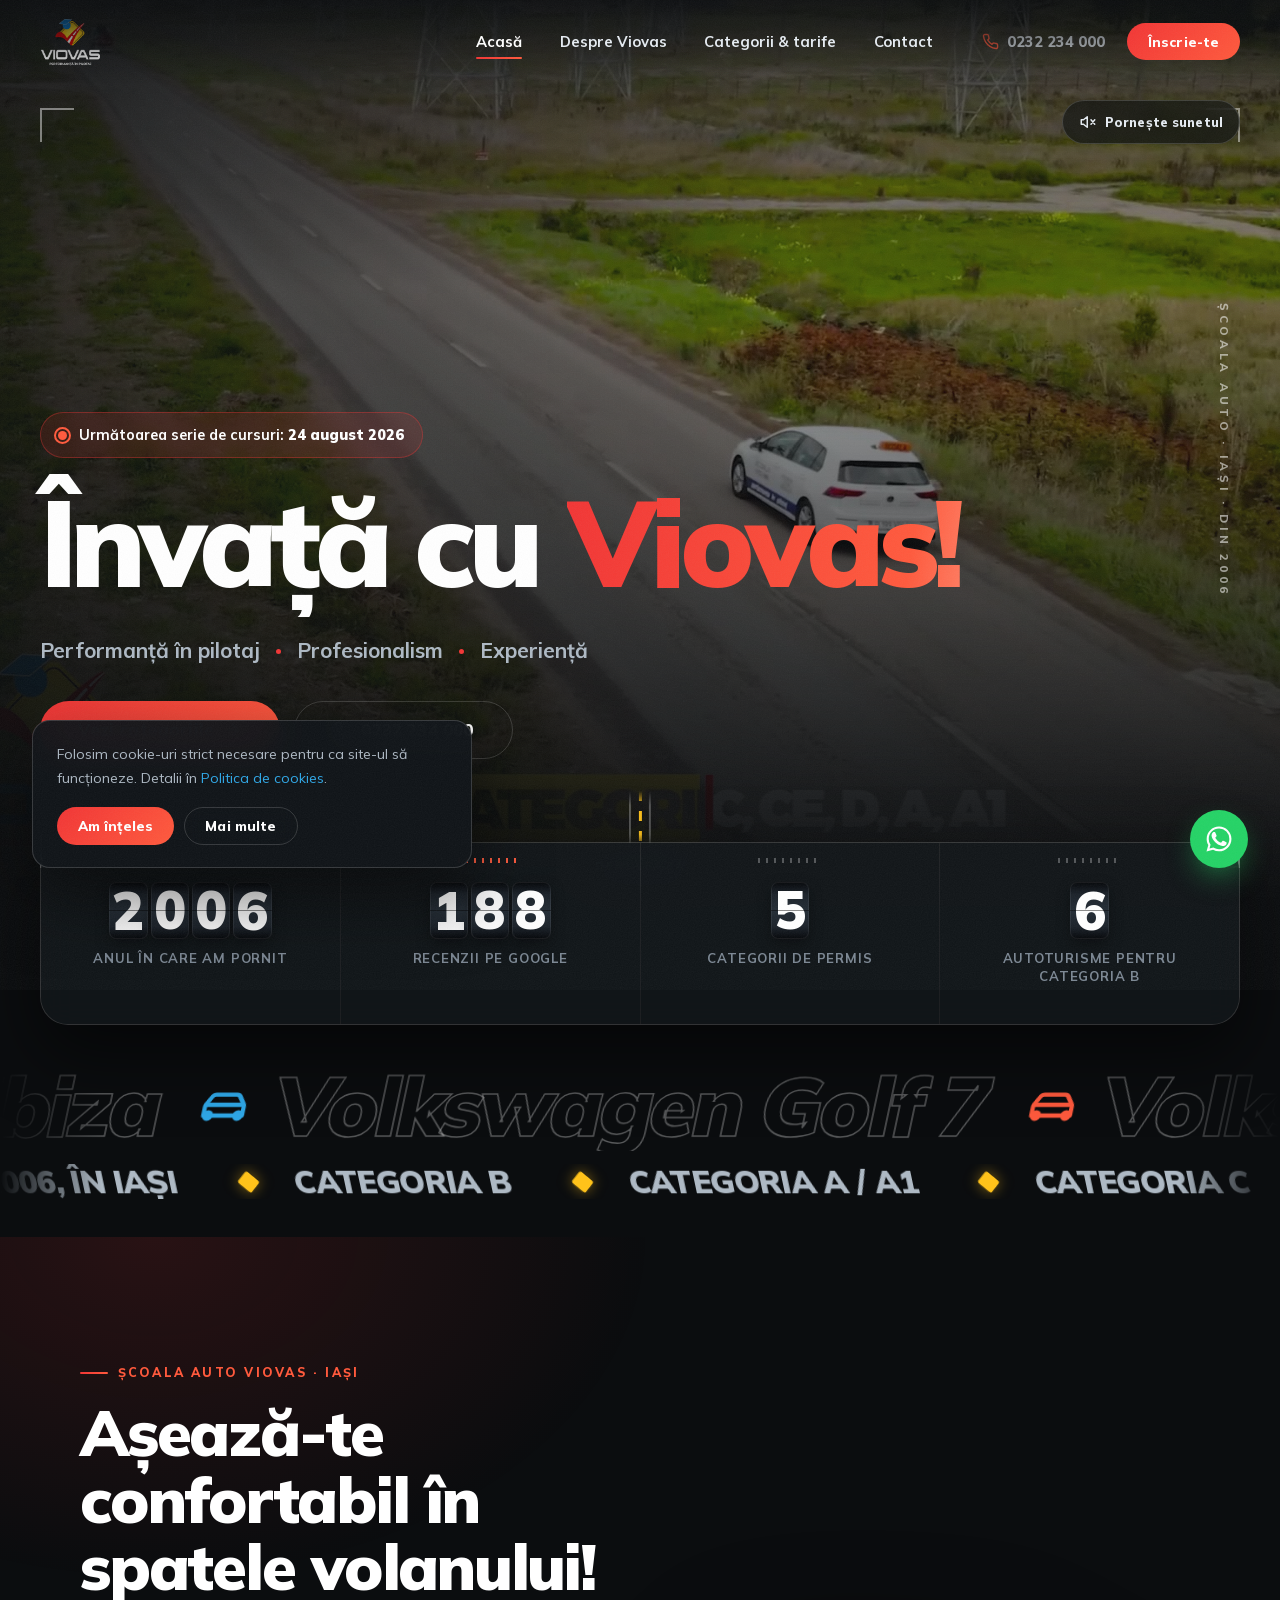
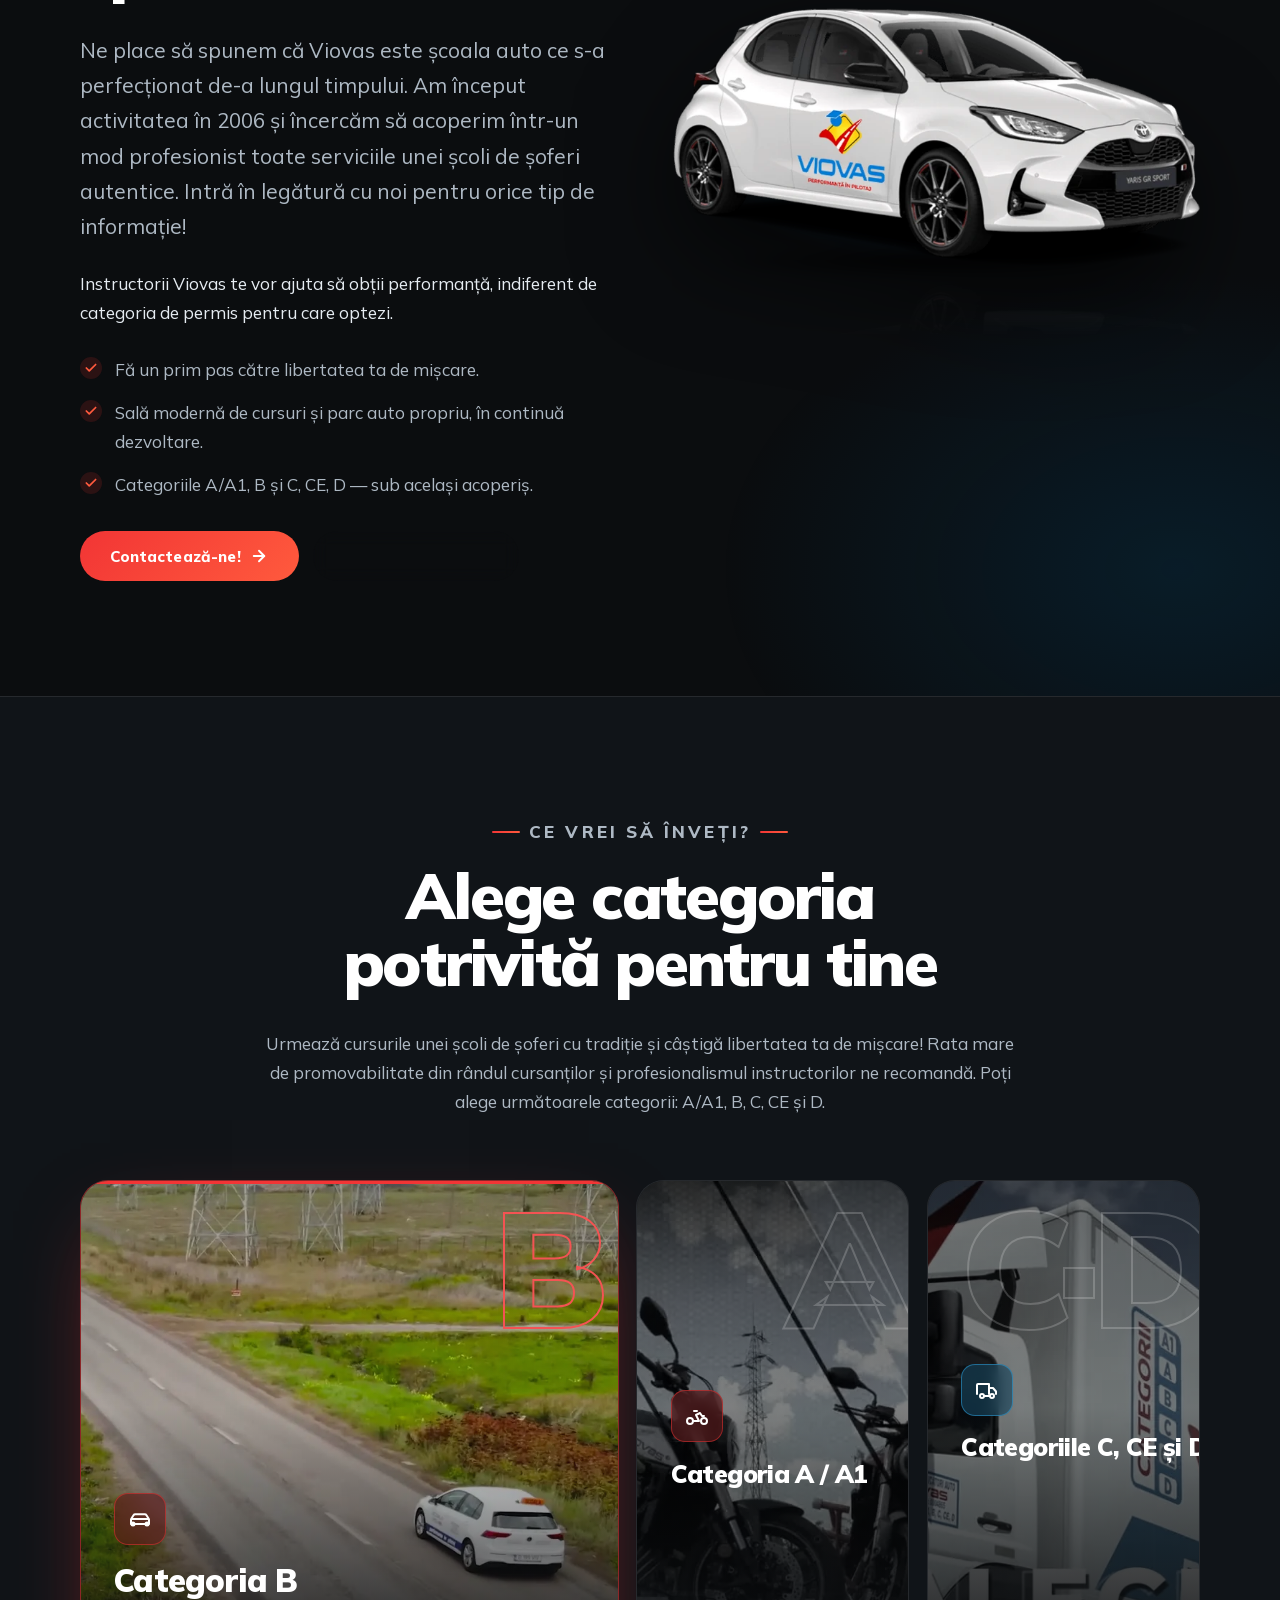
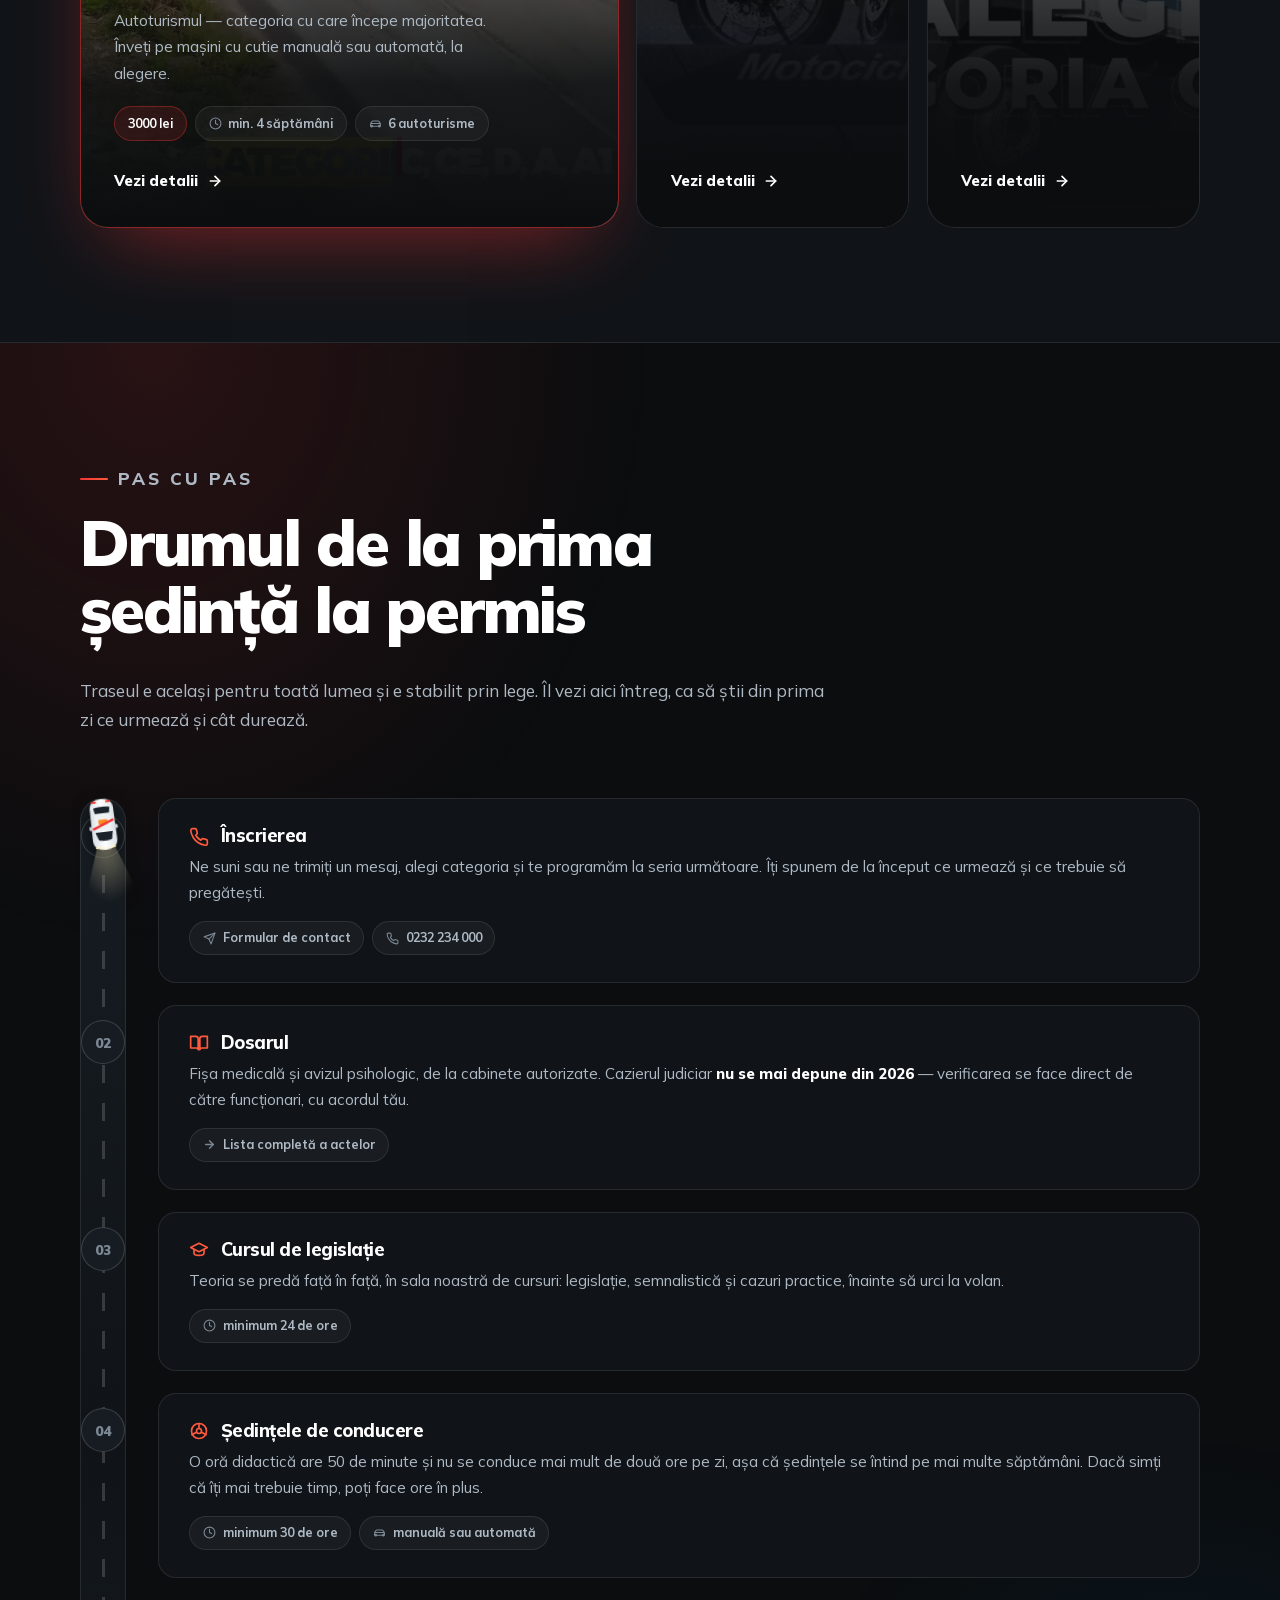
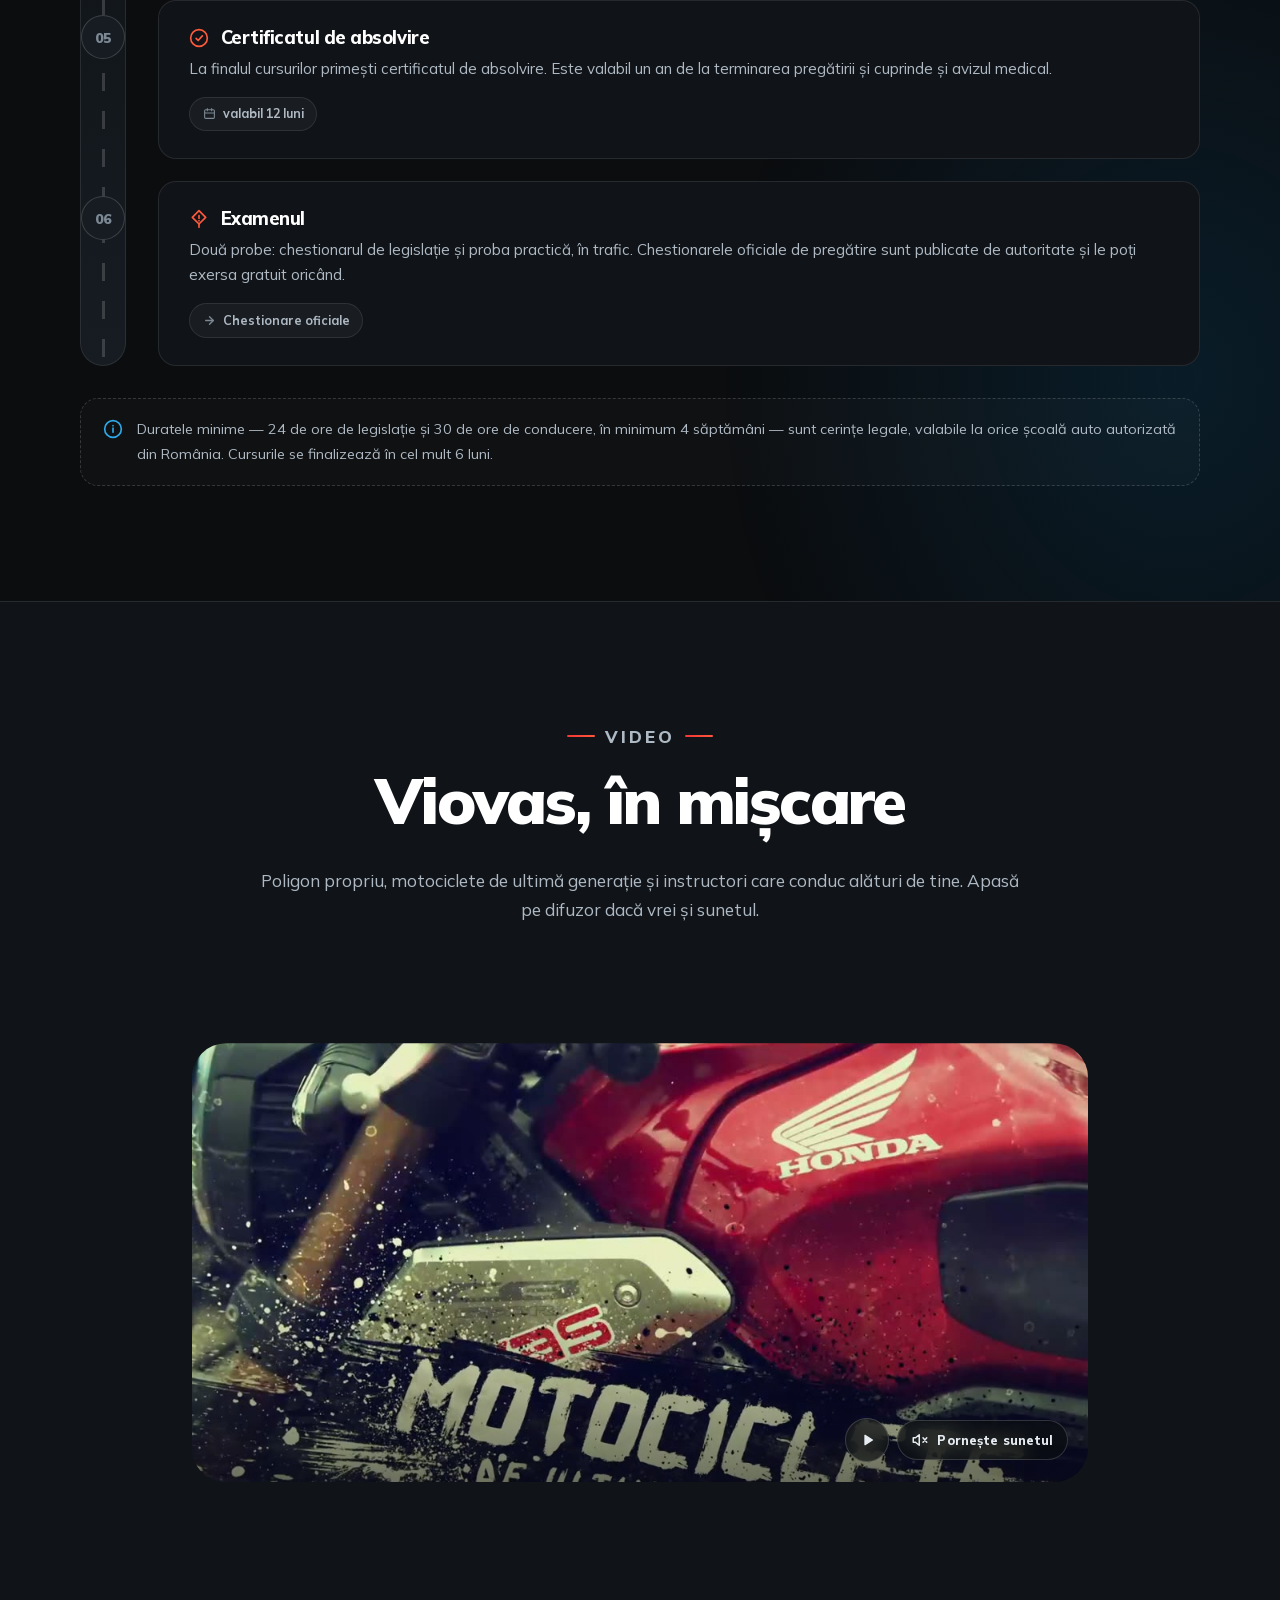
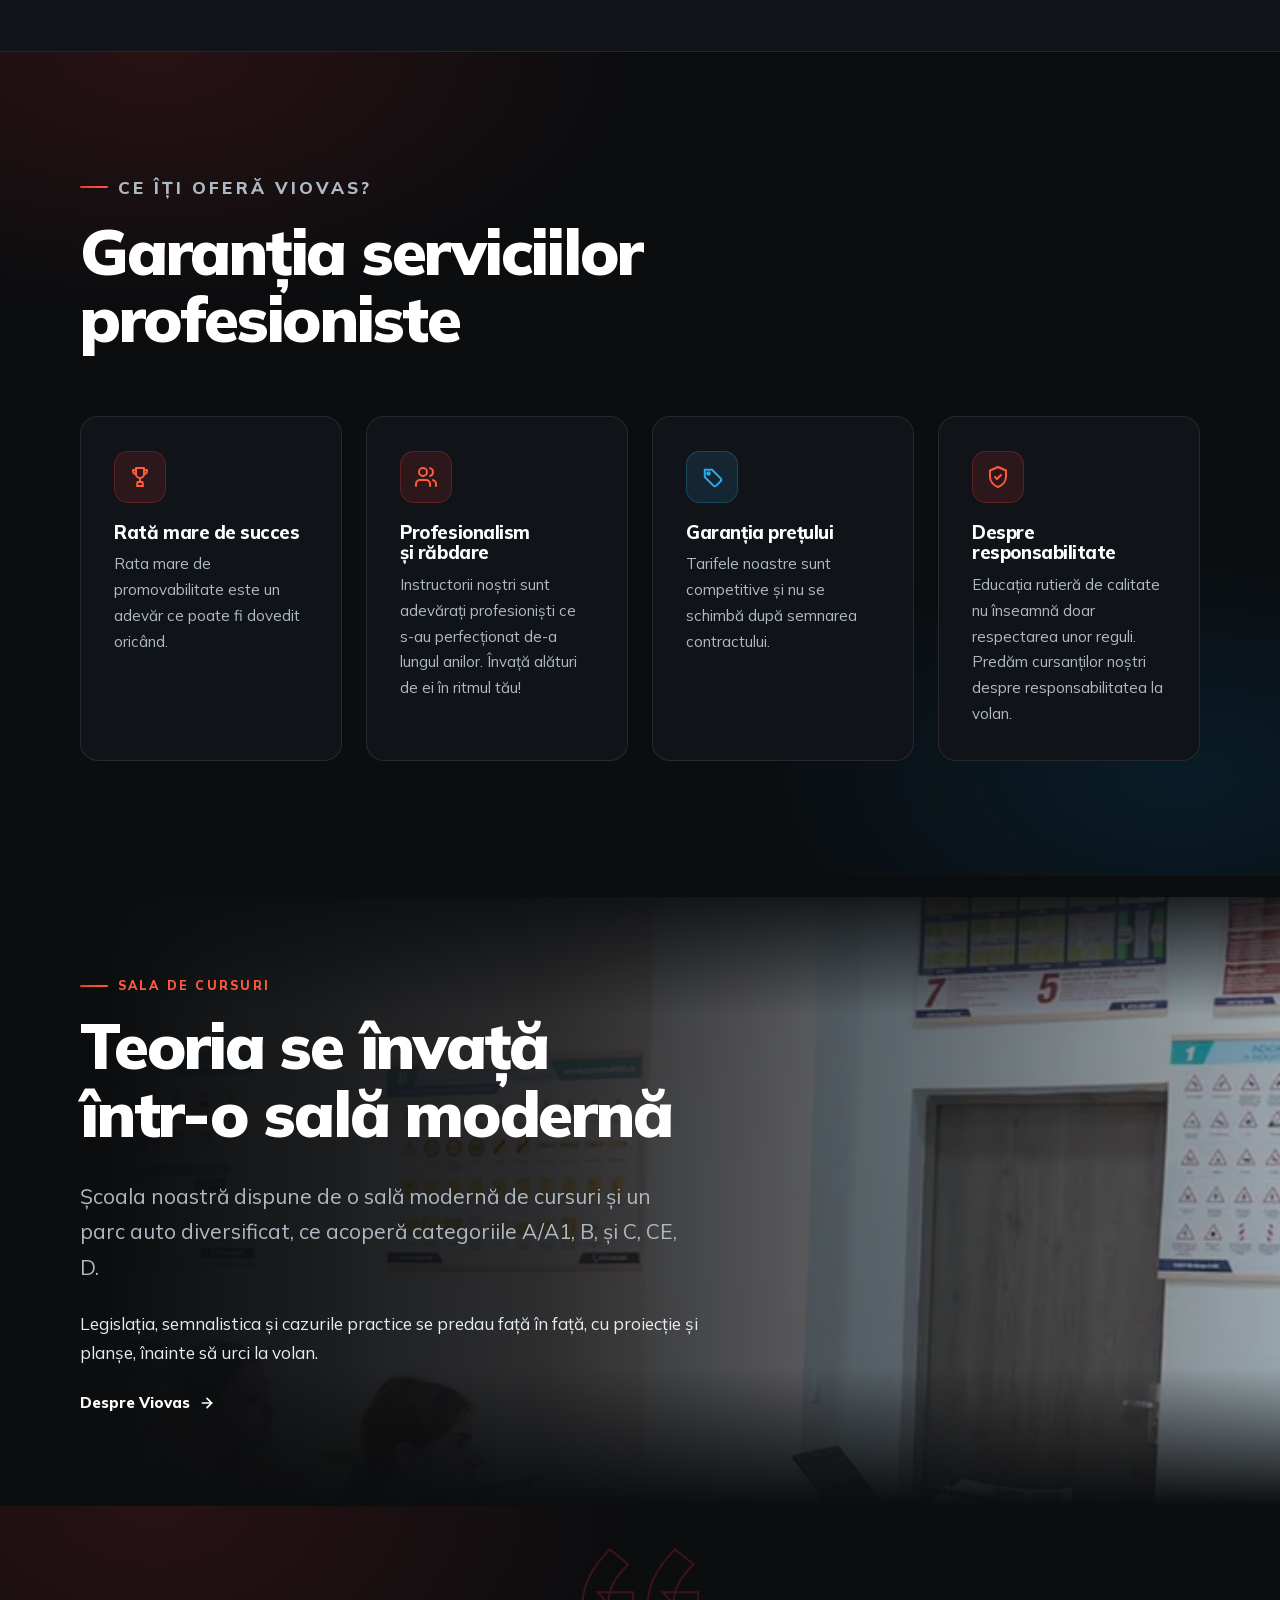
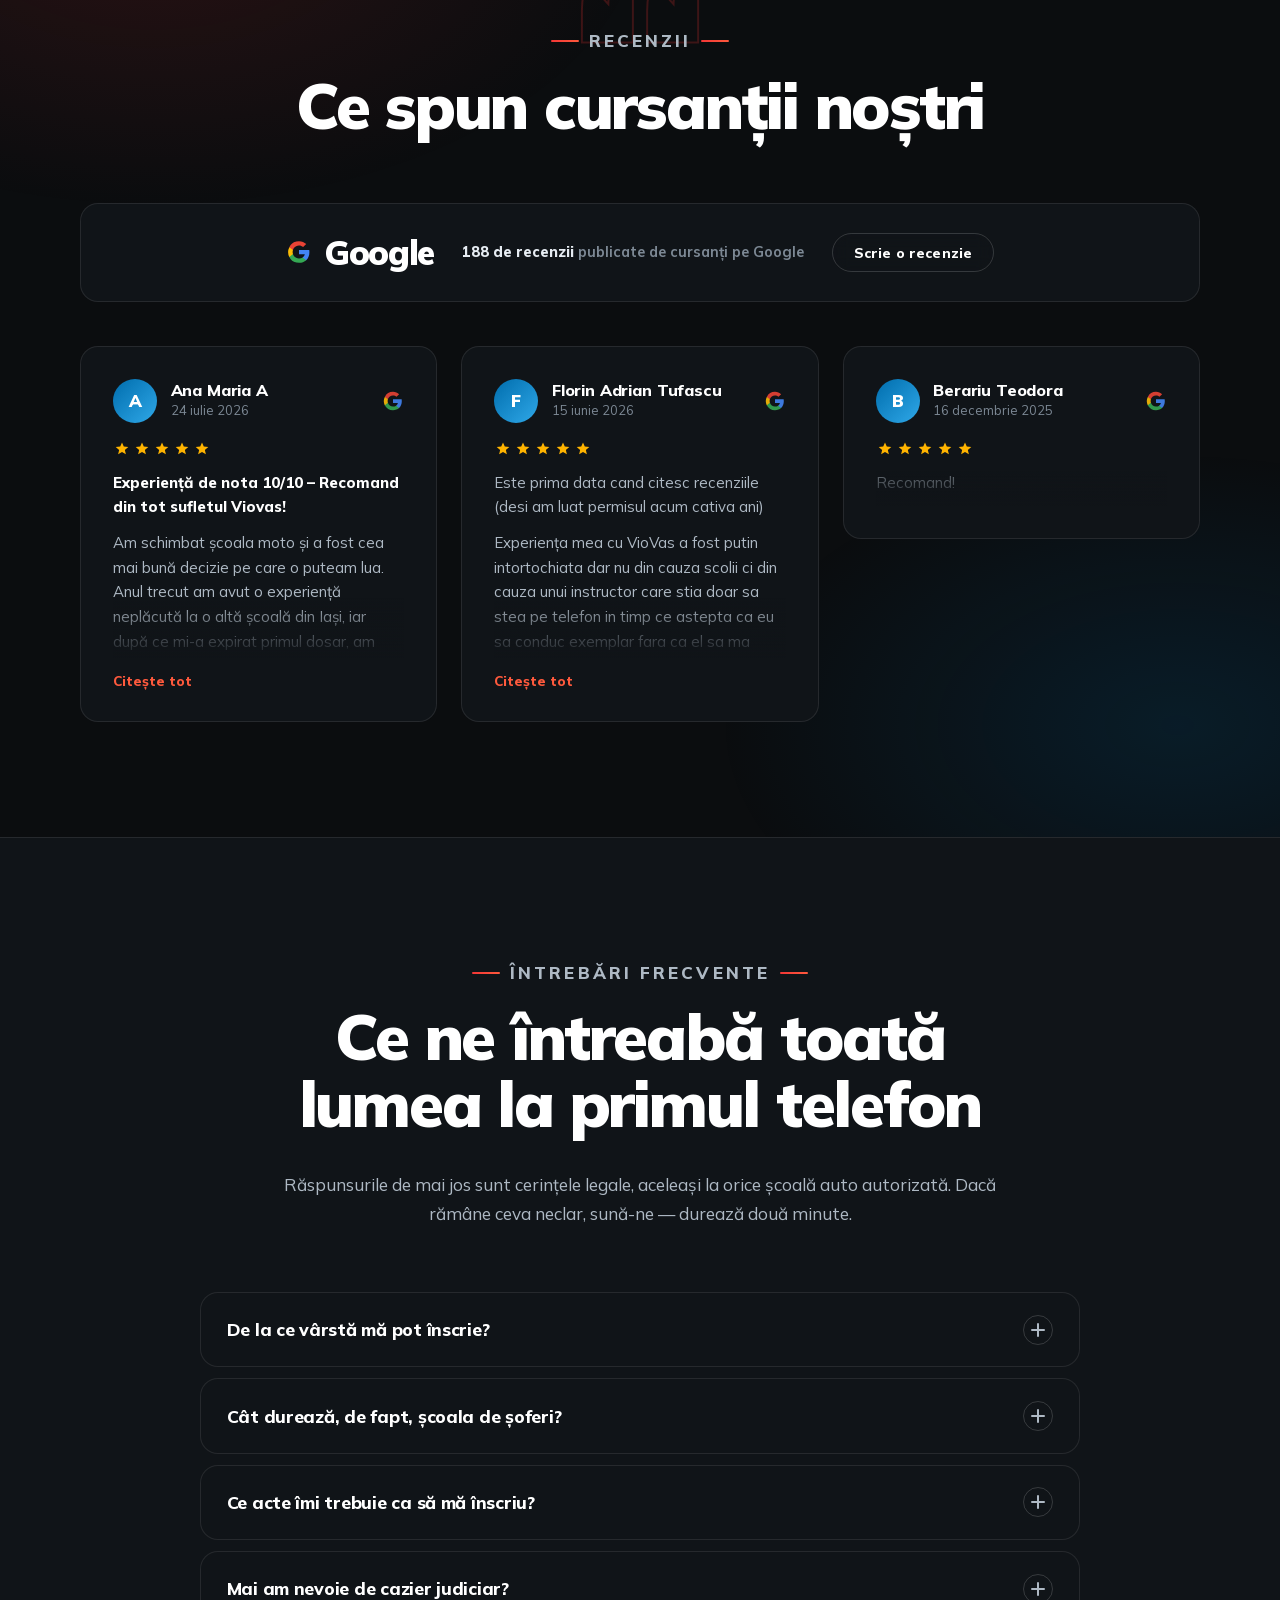
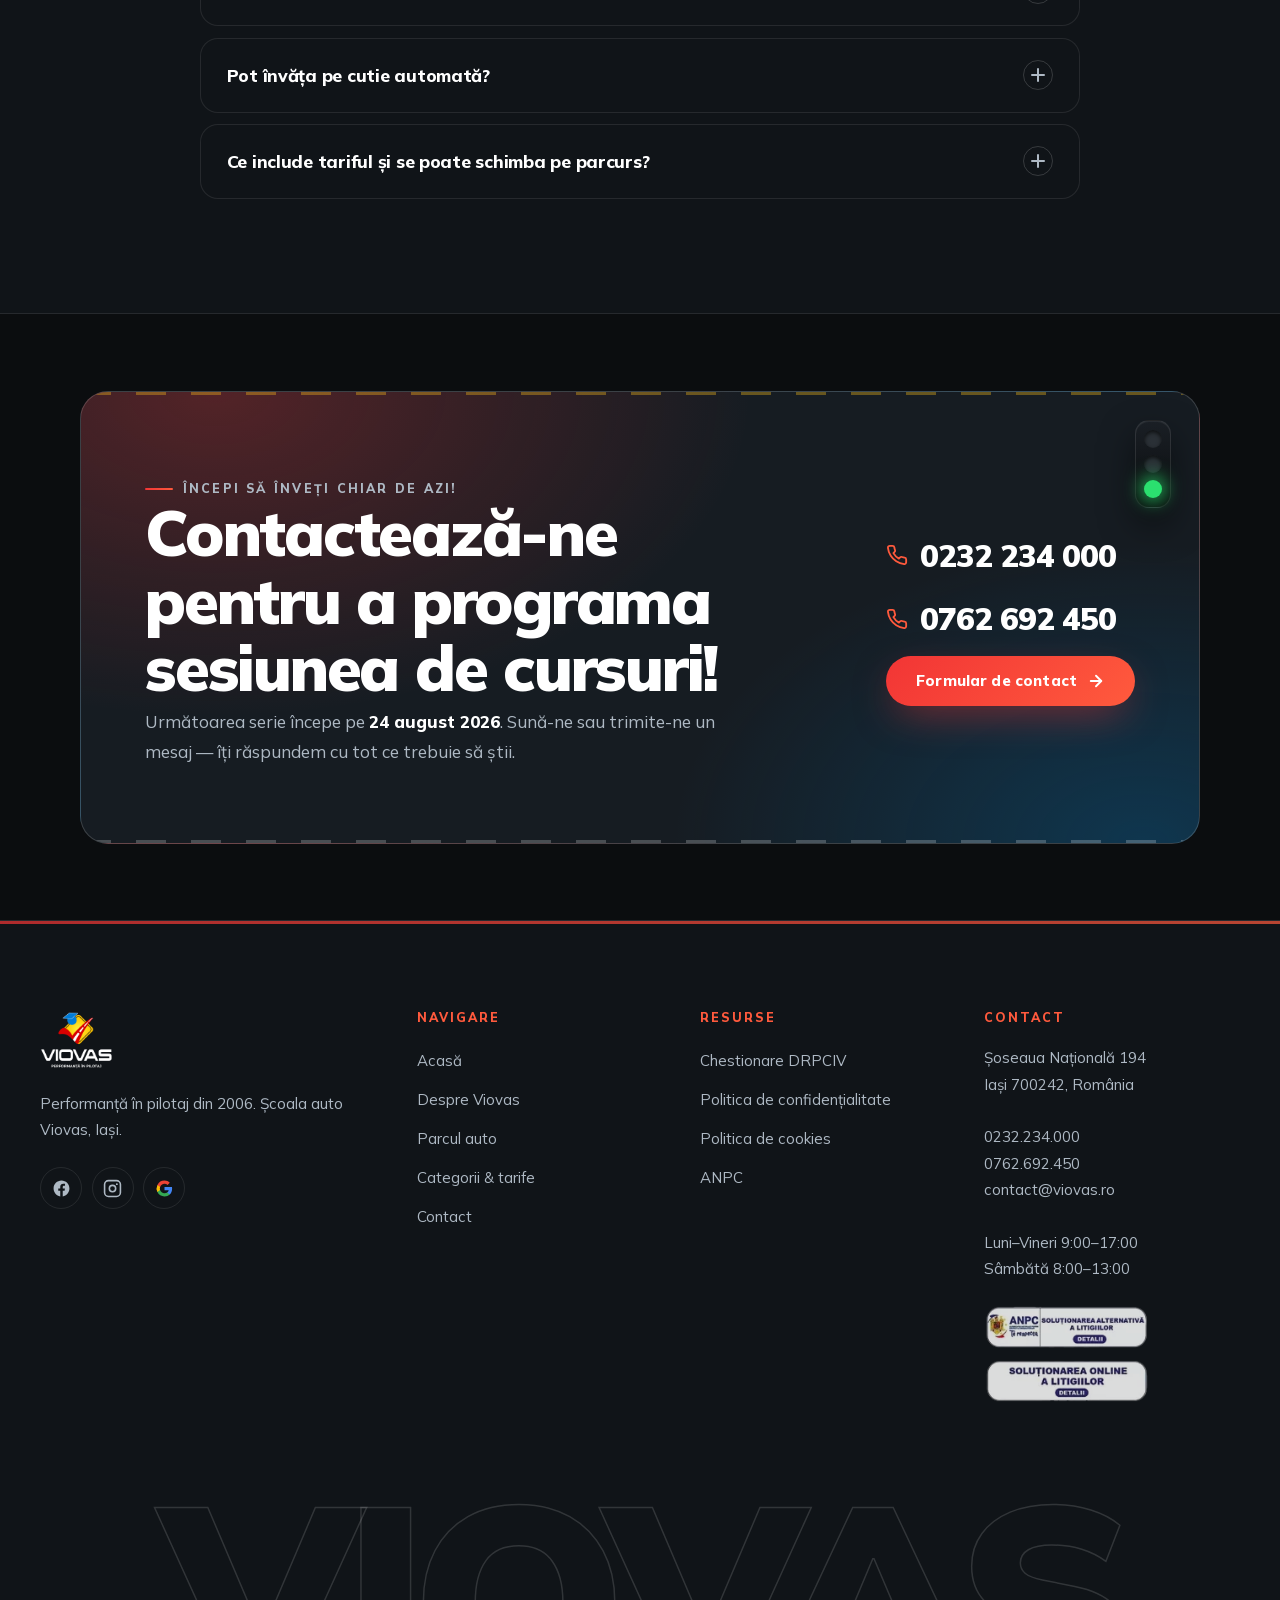
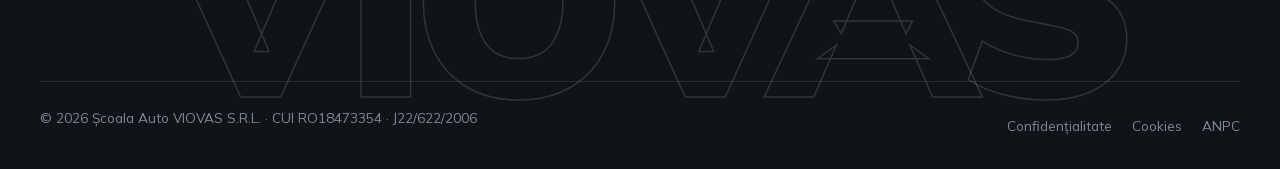
==== commit 1292e0fc: "Intro cu mașina Viovas și site cinematic Pe prima pagină, Yaris-ul școlii traversează ecranul, frâne" ====
--- a/index.html
+++ b/index.html
@@ -28,9 +28,25 @@
 <link rel="apple-touch-icon" href="assets/img/favicon-180.png">
 <link rel="manifest" href="site.webmanifest">
 
+<!-- Intro: rulează o dată pe sesiune de browser. Clasa se pune înainte de CSS,
+     ca overlay-ul să fie vizibil din primul cadru, fără să se vadă site-ul dedesubt.
+     Ca să oprești definitiv intro-ul, șterge acest script și blocul .intro din <body>. -->
+<script>
+(function () {
+  var d = document.documentElement, seen = null;
+  d.classList.add('js');
+  try { seen = window.sessionStorage.getItem('viovas-intro'); } catch (e) { seen = '1'; }
+  if (seen || !window.matchMedia || window.matchMedia('(prefers-reduced-motion: reduce)').matches) return;
+  d.classList.add('intro-on');
+  // Plasă de siguranță: dacă main.js nu pornește, intro-ul dispare oricum.
+  window.setTimeout(function () { d.classList.add('intro-open'); d.classList.remove('intro-on'); }, 8000);
+})();
+</script>
+
+<link rel="preload" href="assets/img/yaris-brandat.webp" as="image" type="image/webp" fetchpriority="high">
 <link rel="preload" href="assets/fonts/mulish-latin.woff2" as="font" type="font/woff2" crossorigin>
 <link rel="preload" href="assets/fonts/mulish-latin-ext.woff2" as="font" type="font/woff2" crossorigin>
-<link rel="stylesheet" href="assets/css/style.css?v=2">
+<link rel="stylesheet" href="assets/css/style.css?v=3">
 
 <script type="application/ld+json">
 {
@@ -240,6 +256,33 @@
 </head>
 
 <body>
+<!-- ===================== INTRO — mașina Viovas pe drum ===================== -->
+<div class="intro" id="intro">
+  <div class="intro__half intro__half--top" aria-hidden="true">
+    <div class="intro__title">
+      <span class="intro__mark"><img src="assets/img/logo@2x.png" alt="" width="400" height="340"></span>
+      <span class="intro__kicker" data-letters>Școala de șoferi</span>
+      <span class="intro__name" data-letters>VIOVAS</span>
+      <span class="intro__tag"><span>Performanță în pilotaj</span><i></i><span>din 2006</span></span>
+    </div>
+    <span class="intro__trail intro__trail--l"></span>
+    <span class="intro__trail intro__trail--r"></span>
+    <div class="intro__car">
+      <div class="intro__rig">
+        <span class="intro__speed"><i></i><i></i><i></i><i></i><i></i><i></i></span>
+        <span class="intro__shadow"></span>
+        <img class="intro__ghost intro__ghost--far" src="assets/img/yaris-brandat.webp" alt="" width="735" height="401">
+        <img class="intro__ghost" src="assets/img/yaris-brandat.webp" alt="" width="735" height="401">
+        <img class="intro__body" src="assets/img/yaris-brandat.webp" alt="" width="735" height="401">
+        <span class="intro__brake"></span>
+        <span class="intro__beam"></span>
+      </div>
+    </div>
+  </div>
+  <div class="intro__half intro__half--bot" aria-hidden="true"></div>
+  <button class="intro__skip" type="button">Sari peste <svg class="ico" aria-hidden="true"><use href="#i-arrow"/></svg></button>
+</div>
+
 <a class="skip-link" href="#main">Sari la conținut</a>
 
 <!-- ===================== SPRITE DE ICONURI ===================== -->
@@ -336,24 +379,27 @@
       </picture>
     </div>
     <div class="hero__scrim"></div>
+    <div class="hero__light" aria-hidden="true"></div>
+    <div class="hero__frame" aria-hidden="true"><i></i><i></i><i></i><i></i></div>
+    <p class="hero__side" aria-hidden="true">Școala auto · Iași · din 2006</p>
 
     <div class="hero__inner wrap wrap--wide">
       <div class="hero__content">
         <!-- EDITEAZĂ AICI data următoarei serii de cursuri -->
-        <p class="badge-serie">
+        <p class="badge-serie hero__in" style="--hd:0">
           <span class="pulse" aria-hidden="true"></span>
           <span>Următoarea serie de cursuri: <strong>24 august 2026</strong></span>
         </p>
 
         <h1 data-split>Învață cu <span class="accent">Viovas!</span></h1>
 
-        <p class="hero__tag">
+        <p class="hero__tag hero__in" style="--hd:5">
           <span>Performanță în pilotaj</span>
           <span>Profesionalism</span>
           <span>Experiență</span>
         </p>
 
-        <div class="hero__actions">
+        <div class="hero__actions hero__in" style="--hd:6">
           <a class="btn btn--lg" href="categorii.html">
             Vezi categoriile <svg class="ico" aria-hidden="true"><use href="#i-arrow"/></svg>
           </a>
@@ -371,7 +417,7 @@
     </button>
 
     <div class="scroll-cue" aria-hidden="true">
-      <span class="scroll-cue__track"></span>
+      <span class="scroll-cue__track"><i></i></span>
       <span>Derulează</span>
     </div>
   </section>
@@ -401,16 +447,30 @@
   </section>
 
   <!-- ===================== PARCUL AUTO — BANDĂ ===================== -->
+  <!-- Două rânduri în sensuri opuse; viteza lor urmează viteza de derulare.
+       Fiecare rând se scrie o singură dată — JavaScript îl dublează pentru buclă. -->
   <section class="marquee" aria-label="Vehiculele din parcul auto Viovas">
-    <div class="marquee__track">
-      <span class="marquee__item"><svg class="ico" aria-hidden="true"><use href="#i-car"/></svg>Seat Ibiza</span>
-      <span class="marquee__item"><svg class="ico" aria-hidden="true"><use href="#i-car"/></svg>Volkswagen Golf 7</span>
-      <span class="marquee__item"><svg class="ico" aria-hidden="true"><use href="#i-car"/></svg>Volkswagen Golf 8</span>
-      <span class="marquee__item"><svg class="ico" aria-hidden="true"><use href="#i-car"/></svg>Toyota Yaris</span>
-      <span class="marquee__item"><svg class="ico" aria-hidden="true"><use href="#i-bike"/></svg>Motociclete Honda</span>
-      <span class="marquee__item"><svg class="ico" aria-hidden="true"><use href="#i-truck"/></svg>Camion MAN</span>
-      <span class="marquee__item"><svg class="ico" aria-hidden="true"><use href="#i-truck"/></svg>Mercedes-Benz Atego</span>
-      <span class="marquee__item"><svg class="ico" aria-hidden="true"><use href="#i-bus"/></svg>Autobuz Mercedes-Benz</span>
+    <div class="marquee__row">
+      <div class="marquee__track">
+        <span class="marquee__item"><svg class="ico" aria-hidden="true"><use href="#i-car"/></svg>Seat Ibiza</span>
+        <span class="marquee__item"><svg class="ico" aria-hidden="true"><use href="#i-car"/></svg>Volkswagen Golf 7</span>
+        <span class="marquee__item"><svg class="ico" aria-hidden="true"><use href="#i-car"/></svg>Volkswagen Golf 8</span>
+        <span class="marquee__item"><svg class="ico" aria-hidden="true"><use href="#i-car"/></svg>Toyota Yaris</span>
+        <span class="marquee__item"><svg class="ico" aria-hidden="true"><use href="#i-bike"/></svg>Motociclete Honda</span>
+        <span class="marquee__item"><svg class="ico" aria-hidden="true"><use href="#i-truck"/></svg>Camion MAN</span>
+        <span class="marquee__item"><svg class="ico" aria-hidden="true"><use href="#i-truck"/></svg>Mercedes-Benz Atego</span>
+        <span class="marquee__item"><svg class="ico" aria-hidden="true"><use href="#i-bus"/></svg>Autobuz Mercedes-Benz</span>
+      </div>
+    </div>
+    <div class="marquee__row marquee__row--rev" aria-hidden="true">
+      <div class="marquee__track">
+        <span class="marquee__item">Categoria B</span>
+        <span class="marquee__item">Categoria A / A1</span>
+        <span class="marquee__item">Categoria C</span>
+        <span class="marquee__item">Categoria CE</span>
+        <span class="marquee__item">Categoria D</span>
+        <span class="marquee__item">Din 2006, în Iași</span>
+      </div>
     </div>
   </section>
 
@@ -436,12 +496,14 @@
           </div>
         </div>
 
-        <div class="split__media split__media--float" data-reveal>
-          <picture>
-            <source srcset="assets/img/yaris-brandat.webp" type="image/webp">
-            <img src="assets/img/yaris-brandat.png" width="735" height="401"
-                 alt="Autoturism Toyota Yaris din parcul auto Viovas, personalizat cu sigla școlii" loading="lazy" decoding="async">
-          </picture>
+        <div class="split__media split__media--float" data-reveal="drive">
+          <div class="split__car" data-parallax="-0.06">
+            <picture>
+              <source srcset="assets/img/yaris-brandat.webp" type="image/webp">
+              <img src="assets/img/yaris-brandat.png" width="735" height="401"
+                   alt="Autoturism Toyota Yaris din parcul auto Viovas, personalizat cu sigla școlii" loading="lazy" decoding="async">
+            </picture>
+          </div>
         </div>
       </div>
     </div>
@@ -456,49 +518,72 @@
         <p>Urmează cursurile unei școli de șoferi cu tradiție și câștigă libertatea ta de mișcare! Rata mare de promovabilitate din rândul cursanților și profesionalismul instructorilor ne recomandă. Poți alege următoarele categorii: A/A1, B, C, CE și D.</p>
       </div>
 
-      <div class="cat-grid">
-        <article class="cat-card" data-reveal data-tilt>
-          <svg class="ghost-ico" aria-hidden="true"><use href="#i-car"/></svg>
-          <span class="cat-card__mark" aria-hidden="true">B</span>
-          <h3>Categoria B</h3>
-          <p>Autoturismul — categoria cu care începe majoritatea. Înveți pe mașini cu cutie manuală sau automată, la alegere.</p>
-          <div class="cat-card__meta">
-            <span class="chip chip--price">3000 lei</span>
-            <span class="chip"><svg class="ico" aria-hidden="true"><use href="#i-clock"/></svg> min. 4 săptămâni</span>
-            <span class="chip"><svg class="ico" aria-hidden="true"><use href="#i-car"/></svg> 6 autoturisme</span>
-          </div>
-          <div class="cat-card__foot">
-            <a class="arrow-link" href="categorii.html#cat-b">Vezi detalii <svg class="ico" aria-hidden="true"><use href="#i-arrow"/></svg></a>
+      <!-- Panouri cinematice: panoul activ se lărgește și își pornește filmarea.
+           Filmările se descarcă doar când panoul devine activ (data-src). -->
+      <div class="cat-panels" data-panels>
+        <article class="cat-panel is-active" data-reveal data-cursor="Vezi">
+          <div class="cat-panel__media" aria-hidden="true">
+            <picture>
+              <source srcset="assets/img/hero-poster.webp?v=2" type="image/webp">
+              <img src="assets/img/hero-poster.jpg?v=2" alt="" width="1920" height="1080" loading="lazy" decoding="async">
+            </picture>
+            <video muted loop playsinline preload="none" tabindex="-1" data-src="assets/video/viovas-hero.mp4?v=2"></video>
+          </div>
+          <span class="cat-panel__letter" aria-hidden="true">B</span>
+          <div class="cat-panel__body">
+            <span class="cat-panel__icon" aria-hidden="true"><svg class="ico"><use href="#i-car"/></svg></span>
+            <h3>Categoria B</h3>
+            <p>Autoturismul — categoria cu care începe majoritatea. Înveți pe mașini cu cutie manuală sau automată, la alegere.</p>
+            <div class="cat-card__meta">
+              <span class="chip chip--price">3000 lei</span>
+              <span class="chip"><svg class="ico" aria-hidden="true"><use href="#i-clock"/></svg> min. 4 săptămâni</span>
+              <span class="chip"><svg class="ico" aria-hidden="true"><use href="#i-car"/></svg> 6 autoturisme</span>
+            </div>
+            <a class="arrow-link cat-panel__link" href="categorii.html#cat-b">Vezi detalii <svg class="ico" aria-hidden="true"><use href="#i-arrow"/></svg></a>
           </div>
         </article>
 
-        <article class="cat-card" data-reveal data-tilt>
-          <svg class="ghost-ico" aria-hidden="true"><use href="#i-bike"/></svg>
-          <span class="cat-card__mark" aria-hidden="true">A</span>
-          <h3>Categoria A / A1</h3>
-          <p>Motocicleta, pe poligon și în trafic. Acoperim categoriile A, A1, A2 și 125B, pe motociclete Honda.</p>
-          <div class="cat-card__meta">
-            <span class="chip chip--price">3000 lei</span>
-            <span class="chip"><svg class="ico" aria-hidden="true"><use href="#i-clock"/></svg> min. 4 săptămâni</span>
-            <span class="chip"><svg class="ico" aria-hidden="true"><use href="#i-bike"/></svg> Honda</span>
-          </div>
-          <div class="cat-card__foot">
-            <a class="arrow-link" href="categorii.html#cat-a">Vezi detalii <svg class="ico" aria-hidden="true"><use href="#i-arrow"/></svg></a>
+        <article class="cat-panel" data-reveal data-cursor="Vezi">
+          <div class="cat-panel__media" aria-hidden="true">
+            <picture>
+              <source srcset="assets/img/cat-a-poster.webp" type="image/webp">
+              <img src="assets/img/cat-a-poster.jpg" alt="" width="1280" height="720" loading="lazy" decoding="async">
+            </picture>
+            <video muted loop playsinline preload="none" tabindex="-1" data-src="assets/video/viovas-cat-a.mp4"></video>
+          </div>
+          <span class="cat-panel__letter" aria-hidden="true">A</span>
+          <div class="cat-panel__body">
+            <span class="cat-panel__icon" aria-hidden="true"><svg class="ico"><use href="#i-bike"/></svg></span>
+            <h3>Categoria A / A1</h3>
+            <p>Motocicleta, pe poligon și în trafic. Acoperim categoriile A, A1, A2 și 125B, pe motociclete Honda.</p>
+            <div class="cat-card__meta">
+              <span class="chip chip--price">3000 lei</span>
+              <span class="chip"><svg class="ico" aria-hidden="true"><use href="#i-clock"/></svg> min. 4 săptămâni</span>
+              <span class="chip"><svg class="ico" aria-hidden="true"><use href="#i-bike"/></svg> Honda</span>
+            </div>
+            <a class="arrow-link cat-panel__link" href="categorii.html#cat-a">Vezi detalii <svg class="ico" aria-hidden="true"><use href="#i-arrow"/></svg></a>
           </div>
         </article>
 
-        <article class="cat-card cat-card--blue" data-reveal data-tilt>
-          <svg class="ghost-ico" aria-hidden="true"><use href="#i-truck"/></svg>
-          <span class="cat-card__mark" aria-hidden="true">C·D</span>
-          <h3>Categoriile C, CE și D</h3>
-          <p>Camion, ansamblu cu remorcă și autobuz. Pentru cine își face din condus o meserie, pe MAN și Mercedes-Benz.</p>
-          <div class="cat-card__meta">
-            <span class="chip chip--price">de la 1700 lei</span>
-            <span class="chip"><svg class="ico" aria-hidden="true"><use href="#i-truck"/></svg> MAN · Atego</span>
-            <span class="chip"><svg class="ico" aria-hidden="true"><use href="#i-bus"/></svg> Autobuz</span>
-          </div>
-          <div class="cat-card__foot">
-            <a class="arrow-link" href="categorii.html#cat-cd">Vezi detalii <svg class="ico" aria-hidden="true"><use href="#i-arrow"/></svg></a>
+        <article class="cat-panel cat-panel--blue" data-reveal data-cursor="Vezi">
+          <div class="cat-panel__media" aria-hidden="true">
+            <picture>
+              <source srcset="assets/img/cat-c-poster.webp" type="image/webp">
+              <img src="assets/img/cat-c-poster.jpg" alt="" width="1280" height="720" loading="lazy" decoding="async">
+            </picture>
+            <video muted loop playsinline preload="none" tabindex="-1" data-src="assets/video/viovas-cat-c.mp4"></video>
+          </div>
+          <span class="cat-panel__letter" aria-hidden="true">C·D</span>
+          <div class="cat-panel__body">
+            <span class="cat-panel__icon" aria-hidden="true"><svg class="ico"><use href="#i-truck"/></svg></span>
+            <h3>Categoriile C, CE și D</h3>
+            <p>Camion, ansamblu cu remorcă și autobuz. Pentru cine își face din condus o meserie, pe MAN și Mercedes-Benz.</p>
+            <div class="cat-card__meta">
+              <span class="chip chip--price">de la 1700 lei</span>
+              <span class="chip"><svg class="ico" aria-hidden="true"><use href="#i-truck"/></svg> MAN · Atego</span>
+              <span class="chip"><svg class="ico" aria-hidden="true"><use href="#i-bus"/></svg> Autobuz</span>
+            </div>
+            <a class="arrow-link cat-panel__link" href="categorii.html#cat-cd">Vezi detalii <svg class="ico" aria-hidden="true"><use href="#i-arrow"/></svg></a>
           </div>
         </article>
       </div>
@@ -516,6 +601,29 @@
 
       <div class="roadway" data-roadway>
         <span class="roadway__rail" aria-hidden="true"></span>
+        <!-- Mașina școlii, văzută de sus: coboară pe traseu odată cu derularea -->
+        <span class="roadway__car" aria-hidden="true">
+          <svg viewBox="0 0 28 52" width="28" height="52" focusable="false">
+            <defs>
+              <linearGradient id="rc-body" x1="0" x2="1">
+                <stop offset="0" stop-color="#D9E0E6"/><stop offset=".5" stop-color="#FFFFFF"/><stop offset="1" stop-color="#D9E0E6"/>
+              </linearGradient>
+            </defs>
+            <path d="M14 1c7 0 11 3 11.5 9l.5 31c0 6-4 10-12 10S2 47 2 41l.5-31C3 4 7 1 14 1z" fill="url(#rc-body)"/>
+            <rect x="0" y="27" width="3" height="4" rx="1.2" fill="#C9D1D8"/>
+            <rect x="25" y="27" width="3" height="4" rx="1.2" fill="#C9D1D8"/>
+            <path d="M6 9.5c2.5-1.3 13.5-1.3 16 0l-1 5.5H7z" fill="#1A232C"/>
+            <path d="M5.5 33.5h17l-1.5 7.5c-3.5 1.4-9.5 1.4-13 0z" fill="#1A232C"/>
+            <rect x="6.5" y="16" width="15" height="16.5" rx="3" fill="#EEF2F5"/>
+            <rect x="9.5" y="21" width="9" height="5" rx="1" fill="#FF8A1F"/>
+            <path d="M3.5 30 24.5 22" stroke="#F23535" stroke-width="2.4"/>
+            <rect x="4.5" y="2.6" width="5" height="2" rx="1" fill="#F23535"/>
+            <rect x="18.5" y="2.6" width="5" height="2" rx="1" fill="#F23535"/>
+            <rect x="4" y="47.4" width="5.5" height="2" rx="1" fill="#FFF3C4"/>
+            <rect x="18.5" y="47.4" width="5.5" height="2" rx="1" fill="#FFF3C4"/>
+          </svg>
+          <span class="roadway__beam"></span>
+        </span>
         <ol class="roadway__steps">
 
           <li class="step" data-reveal>
@@ -623,7 +731,7 @@
         <p>Poligon propriu, motociclete de ultimă generație și instructori care conduc alături de tine. Apasă pe difuzor dacă vrei și sunetul.</p>
       </div>
 
-      <figure class="vid" data-reveal>
+      <figure class="vid vid--expand" data-expand>
         <video id="v-mijloc" class="vid__el" data-autoplay muted loop playsinline preload="none"
                poster="assets/img/mijloc-poster.jpg" tabindex="-1"
                aria-label="Filmare de prezentare Viovas: motociclete și pregătire pe poligon">
@@ -682,7 +790,7 @@
   <section class="band">
     <picture>
       <source srcset="assets/img/sala-cursuri.webp" type="image/webp">
-      <img class="band__bg" src="assets/img/sala-cursuri.jpg" width="1920" height="450"
+      <img class="band__bg" data-parallax="0.12" src="assets/img/sala-cursuri.jpg" width="1920" height="450"
            alt="Cursanți în sala de curs Viovas, în timpul unei lecții de legislație rutieră"
            loading="lazy" decoding="async">
     </picture>
@@ -970,6 +1078,6 @@
   </div>
 </div>
 
-<script src="assets/js/main.js?v=2" defer></script>
+<script src="assets/js/main.js?v=3" defer></script>
 </body>
 </html>
--- a/assets/css/style.css
+++ b/assets/css/style.css
@@ -38,6 +38,8 @@
   --red-deep:   #C31F1F;
   --blue:       #006DAD;
   --blue-lit:   #2FA8E8;
+  /* Galbenul semnului rutier din logo — doar pentru marcaje, folosit rar */
+  --yellow:     #FFC21A;
 
   /* Suprafețe */
   --ink:        #0B0D0F;
@@ -79,9 +81,14 @@
   /* Mișcare */
   --ease:       cubic-bezier(0.22, 1, 0.36, 1);
   --ease-out:   cubic-bezier(0.16, 1, 0.3, 1);
+  --ease-io:    cubic-bezier(0.77, 0, 0.18, 1);
+  --ease-in:    cubic-bezier(0.6, 0, 0.9, 0.35);
   --dur:        0.45s;
 
   --header-h:   84px;
+
+  /* Permite animarea spre „auto" (întrebările frecvente se deschid fluid) */
+  interpolate-size: allow-keywords;
 }
 
 /* --------------------------------------------------------------------------
@@ -132,7 +139,7 @@
 }
 
 h1 { font-size: clamp(2.5rem, 1.4rem + 4.6vw, 5rem); font-weight: 900; }
-h2 { font-size: clamp(2rem, 1.3rem + 3vw, 3.4rem); }
+h2 { font-size: clamp(2.1rem, 1.2rem + 3.5vw, 4rem); font-weight: 900; letter-spacing: -0.035em; line-height: 1.05; }
 h3 { font-size: clamp(1.25rem, 1.05rem + 0.9vw, 1.65rem); }
 h4 { font-size: 1.1rem; font-weight: 700; letter-spacing: -0.01em; }
 
@@ -285,11 +292,47 @@
   text-align: center;
   cursor: pointer;
   white-space: nowrap;
+  overflow: hidden;
+  isolation: isolate;
   transition: transform 0.25s var(--ease), box-shadow 0.25s var(--ease),
               background-color 0.25s var(--ease), color 0.25s var(--ease);
 }
 .btn:hover { color: var(--btn-fg); transform: translateY(-2px); box-shadow: var(--glow-red); }
 .btn:active { transform: translateY(0); }
+
+/* Sclipirea care traversează butonul la hover */
+.btn::before {
+  content: '';
+  position: absolute;
+  z-index: -1;
+  top: 0;
+  bottom: 0;
+  left: -60%;
+  width: 45%;
+  background: linear-gradient(100deg, transparent, rgba(255, 255, 255, 0.38), transparent);
+  transform: skewX(-20deg);
+  translate: 0 0;
+  pointer-events: none;
+}
+.btn:hover::before { translate: 360% 0; transition: translate 0.8s var(--ease); }
+
+/* Săgeata „pleacă" și revine din partea cealaltă */
+.btn:not(.btn--ghost):hover .ico:last-child { animation: arrowOut 0.6s var(--ease) both; }
+@keyframes arrowOut {
+  0%   { translate: 0 0; opacity: 1; }
+  45%  { translate: 18px 0; opacity: 0; }
+  46%  { translate: -14px 0; opacity: 0; }
+  100% { translate: 0 0; opacity: 1; }
+}
+
+/* Butoane magnetice — deplasarea vine din JS prin --mgx/--mgy */
+.is-magnetic {
+  translate: var(--mgx, 0) var(--mgy, 0);
+  transition: translate 0.55s var(--ease-out), transform 0.25s var(--ease),
+              box-shadow 0.25s var(--ease), background-color 0.25s var(--ease),
+              color 0.25s var(--ease), border-color 0.25s var(--ease);
+}
+.is-magnetic.is-pulling { transition-duration: 0.15s, 0.25s, 0.25s, 0.25s, 0.25s, 0.25s; }
 
 .btn--ghost {
   --btn-bg: transparent;
@@ -336,9 +379,14 @@
   display: flex;
   align-items: center;
   transition: background-color 0.35s var(--ease), box-shadow 0.35s var(--ease),
-              height 0.35s var(--ease), border-color 0.35s var(--ease);
+              height 0.35s var(--ease), border-color 0.35s var(--ease),
+              translate 0.5s var(--ease);
   border-bottom: 1px solid transparent;
-}
+  /* Antetul rămâne pe loc în tranzițiile dintre pagini */
+  view-transition-name: site-header;
+}
+/* Se ascunde la derulare în jos, reapare la derulare în sus */
+.header.is-hidden { translate: 0 -110%; }
 .header::before {
   content: '';
   position: absolute;
@@ -376,7 +424,27 @@
 }
 .header.is-stuck .brand img { height: 42px; }
 
-.nav { display: flex; align-items: center; gap: 0.35rem; }
+.nav { position: relative; isolation: isolate; display: flex; align-items: center; gap: 0.35rem; }
+
+/* Pastila care alunecă sub linkul peste care treci */
+.nav__pill {
+  position: absolute;
+  z-index: -1;
+  top: 50%;
+  left: 0;
+  height: 40px;
+  width: var(--pw, 0);
+  margin-top: -20px;
+  border-radius: var(--radius-pill);
+  background: rgba(255, 255, 255, 0.08);
+  border: 1px solid rgba(255, 255, 255, 0.08);
+  translate: var(--px, 0) 0;
+  opacity: 0;
+  transition: translate 0.45s var(--ease), width 0.45s var(--ease), opacity 0.3s var(--ease);
+  pointer-events: none;
+}
+.nav.has-pill .nav__pill { opacity: 1; }
+.nav.has-pill .nav__link:hover { background: transparent; }
 
 .nav__link {
   position: relative;
@@ -477,12 +545,27 @@
   padding: 0.75rem 0;
   border-bottom: 1px solid var(--line);
   color: var(--white);
-  font-size: clamp(1.6rem, 8vw, 2.4rem);
-  font-weight: 800;
-  letter-spacing: -0.03em;
+  font-size: clamp(1.9rem, 10vw, 3rem);
+  font-weight: 900;
+  letter-spacing: -0.04em;
   opacity: 0;
-  transform: translateY(14px);
-}
+  transform: translateY(40px) skewY(4deg);
+  transform-origin: left;
+}
+/* Marcaj rutier care curge pe marginea meniului mobil */
+.drawer::after {
+  content: '';
+  position: absolute;
+  top: 0;
+  bottom: 0;
+  right: clamp(1rem, 5vw, 2rem);
+  width: 4px;
+  border-radius: 4px;
+  background: repeating-linear-gradient(180deg, var(--yellow) 0 34px, transparent 34px 70px);
+  opacity: 0.35;
+  animation: laneFlow 1.1s linear infinite;
+}
+@keyframes laneFlow { to { background-position: 0 70px; } }
 .drawer.is-open .drawer__link {
   animation: drawerIn 0.5s var(--ease-out) forwards;
 }
@@ -521,12 +604,13 @@
    7. Hero
    -------------------------------------------------------------------------- */
 .hero {
+  --hp: 0; /* progresul derulării prin hero, 0–1, pus din JS */
   position: relative;
-  min-height: min(100svh, 900px);
+  min-height: max(100svh, 620px);
   display: flex;
   align-items: flex-end;
   padding-top: calc(var(--header-h) + 3rem);
-  padding-bottom: clamp(3.5rem, 8vw, 7rem);
+  padding-bottom: clamp(5rem, 11vw, 9rem);
   overflow: hidden;
   isolation: isolate;
 }
@@ -539,7 +623,11 @@
   position: absolute;
   inset: 0;
   z-index: -2;
-}
+  /* La derulare, filmarea se strânge într-un cadru rotunjit */
+  clip-path: inset(calc(var(--hp) * 7%) calc(var(--hp) * 4%) round calc(var(--hp) * 44px));
+  animation: heroZoom 2.2s var(--ease-out) both;
+}
+@keyframes heroZoom { from { scale: 1.16; } to { scale: 1; } }
 /* <picture> e doar un ambalaj pentru fallback — nu trebuie să schimbe layout-ul */
 .hero__media picture { position: absolute; inset: 0; }
 .split__media picture { display: contents; }
@@ -560,15 +648,90 @@
 }
 
 .hero__inner { position: relative; width: 100%; }
-.hero__content { max-width: 780px; }
-
-.hero h1 { margin-bottom: 0.35em; }
+.hero__content {
+  max-width: 1080px;
+  translate: 0 calc(var(--hp) * -90px);
+  opacity: calc(1 - var(--hp) * 1.35);
+}
+
+.hero h1 {
+  margin-bottom: 0.3em;
+  font-size: clamp(3.1rem, 1rem + 8.2vw, 8.6rem);
+  line-height: 0.92;
+  letter-spacing: -0.055em;
+}
 .hero h1 .accent {
-  background: var(--grad-red);
+  display: inline-block;
+  padding-right: 0.06em;
+  background: linear-gradient(100deg, var(--red) 0%, var(--red-hot) 35%, #FFB199 50%, var(--red-hot) 65%, var(--red) 100%);
+  background-size: 250% 100%;
   -webkit-background-clip: text;
   background-clip: text;
   color: transparent;
-}
+  animation: accentSheen 6s linear infinite;
+}
+@keyframes accentSheen { from { background-position: 100% 0; } to { background-position: -150% 0; } }
+
+/* Lumina de far care urmărește cursorul peste filmare */
+.hero__light {
+  position: absolute;
+  inset: 0;
+  z-index: -1;
+  pointer-events: none;
+  background: radial-gradient(520px circle at var(--lx, 70%) var(--ly, 40%), rgba(255, 244, 214, 0.13), transparent 60%);
+  mix-blend-mode: screen;
+  opacity: 0;
+  transition: opacity 0.6s var(--ease);
+}
+.hero:hover .hero__light { opacity: 1; }
+
+/* Colțuri de vizor, ca pe o cameră de filmat */
+.hero__frame {
+  position: absolute;
+  inset: calc(var(--header-h) + 1.5rem) var(--gutter) 2rem;
+  pointer-events: none;
+  opacity: calc(0.9 - var(--hp) * 2);
+}
+.hero__frame i {
+  position: absolute;
+  width: 34px;
+  height: 34px;
+  border: 2px solid rgba(255, 255, 255, 0.5);
+}
+.hero__frame i:nth-child(1) { top: 0; left: 0; border-right: 0; border-bottom: 0; }
+.hero__frame i:nth-child(2) { top: 0; right: 0; border-left: 0; border-bottom: 0; }
+.hero__frame i:nth-child(3) { bottom: 0; left: 0; border-right: 0; border-top: 0; }
+.hero__frame i:nth-child(4) { bottom: 0; right: 0; border-left: 0; border-top: 0; }
+
+/* Text vertical pe marginea dreaptă */
+.hero__side {
+  position: absolute;
+  right: calc(var(--gutter) + 0.4rem);
+  top: 50%;
+  margin: 0;
+  writing-mode: vertical-rl;
+  translate: 0 -50%;
+  font-size: 0.72rem;
+  font-weight: 800;
+  letter-spacing: 0.32em;
+  text-transform: uppercase;
+  color: rgba(255, 255, 255, 0.55);
+}
+
+/* Elementele hero intră pe rând, după titlu */
+.hero__in {
+  animation: heroIn 1s var(--ease-out) both;
+  animation-delay: calc(var(--hd, 0) * 110ms + 250ms);
+}
+@keyframes heroIn { from { opacity: 0; translate: 0 26px; } to { opacity: 1; translate: 0 0; } }
+
+/* Cât timp rulează intro-ul, hero-ul așteaptă deschiderea cortinei */
+/* Filmarea nu se ascunde (browserele pun pe pauză video-urile invizibile) —
+   oricum e acoperită de intro; doar își amână intrarea. */
+html.intro-on:not(.intro-open) .hero__media { animation: none; }
+html.intro-on:not(.intro-open) .hero__in,
+html.intro-on:not(.intro-open) .hero h1 .w__i { animation: none; opacity: 0; }
+html.intro-on:not(.intro-open) .header { translate: 0 -110%; }
 
 .hero__tag {
   display: flex;
@@ -645,45 +808,71 @@
   letter-spacing: 0.2em;
   text-transform: uppercase;
 }
+/* Un mic drum vertical: marcajul curge în jos */
 .scroll-cue__track {
-  width: 24px; height: 38px;
-  border: 2px solid var(--line-strong);
-  border-radius: var(--radius-pill);
   position: relative;
-}
-.scroll-cue__track::after {
-  content: '';
+  width: 22px;
+  height: 58px;
+  border-inline: 2px solid rgba(255, 255, 255, 0.28);
+  overflow: hidden;
+  -webkit-mask-image: linear-gradient(180deg, transparent, #000 25%, #000 75%, transparent);
+          mask-image: linear-gradient(180deg, transparent, #000 25%, #000 75%, transparent);
+}
+.scroll-cue__track i {
   position: absolute;
   left: 50%;
-  top: 7px;
-  width: 3px; height: 7px;
+  top: -40px;
+  bottom: 0;
+  width: 3px;
   margin-left: -1.5px;
-  border-radius: 2px;
-  background: var(--red-hot);
-  animation: cue 1.9s var(--ease) infinite;
-}
-@keyframes cue {
-  0%, 100% { transform: translateY(0); opacity: 1; }
-  50%      { transform: translateY(12px); opacity: 0.2; }
-}
-
-/* Antet pentru paginile interioare */
+  background: repeating-linear-gradient(180deg, var(--yellow) 0 10px, transparent 10px 20px);
+  animation: cueFlow 0.9s linear infinite;
+}
+@keyframes cueFlow { to { translate: 0 20px; } }
+
+/* Antet pentru paginile interioare — cu un drum în perspectivă care curge spre orizont */
 .pagehead {
   position: relative;
   padding-top: calc(var(--header-h) + clamp(3rem, 7vw, 6rem));
-  padding-bottom: clamp(2.5rem, 5vw, 4rem);
+  padding-bottom: clamp(3rem, 6vw, 5rem);
   overflow: hidden;
   isolation: isolate;
-}
-.pagehead::before {
-  content: '';
-  position: absolute;
-  z-index: -1;
-  inset: 0;
   background:
     radial-gradient(70% 90% at 8% 0%, rgba(242, 53, 53, 0.20), transparent 62%),
     radial-gradient(60% 80% at 88% 30%, rgba(0, 109, 173, 0.24), transparent 62%);
 }
+.pagehead::before {
+  content: '';
+  position: absolute;
+  z-index: -1;
+  right: -18%;
+  bottom: 0;
+  width: 78%;
+  height: 170%;
+  transform: perspective(520px) rotateX(74deg);
+  transform-origin: 50% 100%;
+  background:
+    /* marcajul din mijloc, întrerupt */
+    repeating-linear-gradient(180deg, var(--yellow) 0 70px, transparent 70px 150px) 50% 0 / 10px 100% no-repeat,
+    /* marginile drumului */
+    linear-gradient(rgba(255, 255, 255, 0.55), rgba(255, 255, 255, 0.55)) 22% 0 / 4px 100% no-repeat,
+    linear-gradient(rgba(255, 255, 255, 0.55), rgba(255, 255, 255, 0.55)) 78% 0 / 4px 100% no-repeat,
+    /* asfaltul */
+    linear-gradient(90deg, transparent 21%, rgba(255, 255, 255, 0.035) 21% 79%, transparent 79%);
+  -webkit-mask-image: linear-gradient(0deg, #000 10%, transparent 72%);
+          mask-image: linear-gradient(0deg, #000 10%, transparent 72%);
+  opacity: 0.8;
+  animation: roadFlow 1.3s linear infinite;
+}
+@keyframes roadFlow {
+  from { background-position: 50% 0, 22% 0, 78% 0, 0 0; }
+  to   { background-position: 50% 150px, 22% 0, 78% 0, 0 0; }
+}
+.pagehead .wrap { position: relative; }
+.pagehead .crumbs { animation: heroIn 0.9s var(--ease-out) both; }
+.pagehead .eyebrow { animation: heroIn 0.9s 0.1s var(--ease-out) both; }
+.pagehead__intro { animation: heroIn 1s 0.45s var(--ease-out) both; }
+.pagehead .hero__actions { animation: heroIn 1s 0.6s var(--ease-out) both; }
 .pagehead::after {
   content: '';
   position: absolute;
@@ -734,21 +923,75 @@
   overflow: hidden;
   box-shadow: var(--shadow-lg);
 }
+.trust__grid {
+  background: rgba(255, 255, 255, 0.08);
+  backdrop-filter: blur(18px) saturate(140%);
+  -webkit-backdrop-filter: blur(18px) saturate(140%);
+}
 .trust__item {
-  padding: clamp(1.5rem, 3vw, 2.25rem) clamp(1rem, 2.2vw, 1.75rem);
-  background: var(--ink-3);
+  position: relative;
+  padding: clamp(1.6rem, 3vw, 2.4rem) clamp(1rem, 2.2vw, 1.75rem);
+  background: rgba(16, 20, 24, 0.9);
   text-align: center;
   transition: background-color 0.3s var(--ease);
 }
-.trust__item:hover { background: var(--ink-4); }
+.trust__item:hover { background: rgba(22, 28, 34, 0.95); }
+/* Gradații de bord deasupra cifrelor */
+.trust__item::before {
+  content: '';
+  position: absolute;
+  top: 0.9rem;
+  left: 50%;
+  width: 64px;
+  height: 5px;
+  margin-left: -32px;
+  background: repeating-linear-gradient(90deg, rgba(255, 255, 255, 0.28) 0 2px, transparent 2px 8px);
+}
+.trust__item:nth-child(2)::before { background: repeating-linear-gradient(90deg, var(--red-hot) 0 2px, transparent 2px 8px); }
 .trust__num {
   display: block;
-  font-size: clamp(2rem, 1.4rem + 2.2vw, 3.1rem);
+  font-size: clamp(2.1rem, 1.4rem + 2.4vw, 3.4rem);
   font-weight: 900;
   line-height: 1;
   letter-spacing: -0.04em;
   color: var(--white);
   font-variant-numeric: tabular-nums;
+}
+
+/* Odometru — cifrele se derulează ca la un kilometraj mecanic */
+.odo { display: inline-flex; align-items: flex-start; vertical-align: top; }
+.odo__col {
+  --lh: 1.08em;
+  position: relative;
+  display: inline-block;
+  height: var(--lh);
+  overflow: hidden;
+  line-height: var(--lh);
+}
+.odo__strip {
+  display: block;
+  translate: 0 0;
+  transition: translate var(--t, 1.6s) cubic-bezier(0.16, 0.72, 0.12, 1) var(--td, 0s);
+}
+.odo__strip > span { display: block; height: var(--lh); text-align: center; }
+.odo.is-on .odo__strip { translate: 0 calc(var(--n) * var(--lh) * -1); }
+.odo__sep { display: inline-block; line-height: 1.08em; }
+
+/* În bara de încredere fiecare cifră stă în tamburul ei */
+.trust .odo { gap: 3px; }
+.trust .odo__col {
+  padding-inline: 0.06em;
+  border-radius: 7px;
+  background: linear-gradient(180deg, #05070A 0%, #1B222A 22%, #232C35 50%, #1B222A 78%, #05070A 100%);
+  box-shadow: inset 0 0 0 1px rgba(255, 255, 255, 0.07), 0 6px 14px rgba(0, 0, 0, 0.35);
+  letter-spacing: 0;
+}
+.trust .odo__col::after {
+  content: '';
+  position: absolute;
+  inset: 50% 0 auto;
+  height: 1px;
+  background: rgba(0, 0, 0, 0.45);
 }
 .trust__num .unit { color: var(--red-hot); }
 .trust__label {
@@ -763,69 +1006,159 @@
 }
 
 /* --------------------------------------------------------------------------
-   9. Carduri de categorii
+   9. Categorii — panouri cinematice
+   Panoul activ se lărgește și își pornește filmarea. Tot panoul e clicabil.
    -------------------------------------------------------------------------- */
-.cat-grid {
-  display: grid;
-  grid-template-columns: repeat(auto-fit, minmax(290px, 1fr));
-  gap: clamp(1.25rem, 2.5vw, 1.75rem);
-}
-
-.cat-card {
+.cat-panels {
+  display: flex;
+  gap: clamp(0.75rem, 1.5vw, 1.1rem);
+  height: clamp(480px, 72vh, 660px);
+}
+
+.cat-panel {
+  --accent: var(--red);
   position: relative;
+  flex: 1 1 0;
+  min-width: 0;
   display: flex;
   flex-direction: column;
-  padding: clamp(1.75rem, 3vw, 2.4rem);
+  justify-content: flex-end;
+  padding: clamp(1.5rem, 2.6vw, 2.25rem);
   border: 1px solid var(--line);
   border-radius: var(--radius-lg);
-  background: linear-gradient(160deg, var(--ink-3), var(--ink-2));
+  background: var(--ink-2);
   overflow: hidden;
   isolation: isolate;
-  transform-style: preserve-3d;
-  transition: transform 0.35s var(--ease), border-color 0.35s var(--ease),
-              box-shadow 0.35s var(--ease);
-}
-.cat-card::before {
+}
+.cat-panel,
+.cat-panel[data-reveal] {
+  transition: flex-grow 0.9s var(--ease), border-color 0.5s var(--ease), box-shadow 0.5s var(--ease),
+              opacity 0.75s var(--ease-out), transform 0.75s var(--ease-out);
+  transition-delay: 0s, 0s, 0s, var(--d, 0ms), var(--d, 0ms);
+}
+.cat-panel--blue { --accent: var(--blue-lit); }
+.cat-panel.is-active {
+  flex-grow: 2.3;
+  border-color: color-mix(in srgb, var(--accent) 55%, transparent);
+  box-shadow: 0 30px 80px -30px color-mix(in srgb, var(--accent) 55%, transparent);
+}
+
+.cat-panel__media {
+  position: absolute;
+  z-index: -2;
+  inset: 0;
+}
+.cat-panel__media img,
+.cat-panel__media video {
+  position: absolute;
+  inset: 0;
+  width: 100%;
+  height: 100%;
+  object-fit: cover;
+  transition: opacity 0.8s var(--ease), scale 1.4s var(--ease), filter 0.8s var(--ease);
+}
+.cat-panel__media img { filter: grayscale(0.6) brightness(0.55); scale: 1.08; }
+.cat-panel__media video { opacity: 0; }
+.cat-panel.is-active .cat-panel__media img { filter: none; scale: 1; }
+.cat-panel.is-playing .cat-panel__media video { opacity: 1; }
+
+/* Scrim: întunecă partea de jos, unde stă textul */
+.cat-panel::before {
   content: '';
   position: absolute;
   z-index: -1;
-  inset: -30% -10% auto -10%;
-  height: 70%;
-  background: radial-gradient(60% 100% at 50% 0%, rgba(242, 53, 53, 0.22), transparent 70%);
-  opacity: 0;
-  transition: opacity 0.4s var(--ease);
-}
-.cat-card:hover {
-  border-color: rgba(242, 53, 53, 0.4);
-  box-shadow: var(--shadow-md);
-}
-.cat-card:hover::before { opacity: 1; }
-
-.cat-card__mark {
+  inset: 0;
+  background:
+    linear-gradient(180deg, rgba(11, 13, 15, 0.25) 0%, rgba(11, 13, 15, 0.1) 35%, rgba(11, 13, 15, 0.92) 78%, var(--ink) 100%);
+}
+/* Linia de accent de sus, care se desenează la activare */
+.cat-panel::after {
+  content: '';
+  position: absolute;
+  inset: 0 0 auto;
+  height: 3px;
+  background: var(--accent);
+  transform: scaleX(0);
+  transform-origin: left;
+  transition: transform 0.9s var(--ease);
+}
+.cat-panel.is-active::after { transform: scaleX(1); }
+
+/* Litera uriașă a categoriei */
+.cat-panel__letter {
+  position: absolute;
+  z-index: -1;
+  top: 0.1em;
+  right: 0.12em;
+  font-size: clamp(6rem, 3rem + 9vw, 13rem);
+  font-weight: 900;
+  line-height: 0.85;
+  letter-spacing: -0.06em;
+  color: transparent;
+  -webkit-text-stroke: 2px rgba(255, 255, 255, 0.35);
+  opacity: 0.55;
+  translate: 12% 0;
+  transition: translate 1s var(--ease), opacity 0.6s var(--ease), -webkit-text-stroke-color 0.6s var(--ease);
+}
+.cat-panel.is-active .cat-panel__letter {
+  translate: 0 0;
+  opacity: 1;
+  -webkit-text-stroke-color: color-mix(in srgb, var(--accent) 85%, #fff);
+}
+
+.cat-panel__body { position: relative; max-width: 470px; }
+.cat-panel__icon {
   display: grid;
   place-items: center;
-  width: 66px; height: 66px;
-  margin-bottom: 1.5rem;
-  border-radius: 18px;
-  background: var(--grad-red);
+  width: 52px;
+  height: 52px;
+  margin-bottom: 1.1rem;
+  border-radius: 14px;
+  background: color-mix(in srgb, var(--accent) 22%, rgba(11, 13, 15, 0.5));
+  border: 1px solid color-mix(in srgb, var(--accent) 50%, transparent);
   color: #fff;
-  font-size: 1.5rem;
+  backdrop-filter: blur(8px);
+  -webkit-backdrop-filter: blur(8px);
+}
+.cat-panel__icon .ico { width: 24px; height: 24px; }
+.cat-panel h3 {
+  margin-bottom: 0.5rem;
+  font-size: clamp(1.4rem, 1.1rem + 1.2vw, 2rem);
   font-weight: 900;
-  letter-spacing: -0.04em;
-  box-shadow: var(--glow-red);
-}
-.cat-card--blue .cat-card__mark { background: var(--grad-blue); box-shadow: 0 14px 40px -12px rgba(47,168,232,.5); }
-.cat-card--blue::before { background: radial-gradient(60% 100% at 50% 0%, rgba(47, 168, 232, 0.22), transparent 70%); }
-.cat-card--blue:hover { border-color: rgba(47, 168, 232, 0.4); }
-
-.cat-card h3 { margin-bottom: 0.5rem; }
-.cat-card p { color: var(--text-soft); font-size: 0.975rem; }
+  white-space: nowrap;
+}
+.cat-panel p {
+  color: var(--text-soft);
+  font-size: 0.975rem;
+  max-width: 44ch;
+}
+.cat-panel p,
+.cat-panel .cat-card__meta {
+  transition: opacity 0.5s var(--ease), translate 0.6s var(--ease);
+}
+/* Panourile inactive, cât timp altul e deschis, păstrează doar titlul */
+@media (min-width: 861px) {
+  .cat-panel:not(.is-active) p,
+  .cat-panel:not(.is-active) .cat-card__meta { opacity: 0; translate: 0 14px; }
+  .cat-panel:not(.is-active) h3 { font-size: clamp(1.2rem, 0.9rem + 0.9vw, 1.55rem); }
+}
+
+/* Linkul acoperă tot panoul */
+.cat-panel__link::after {
+  content: '';
+  position: absolute;
+  inset: -100vh -100vw;
+}
+.cat-panel { cursor: pointer; }
+.cat-panel__body .cat-panel__link { position: static; }
+.cat-panel:focus-within { outline: 2px solid var(--blue-lit); outline-offset: 3px; }
+.cat-panel__link:focus-visible { outline: none; }
 
 .cat-card__meta {
   display: flex;
   flex-wrap: wrap;
   gap: 0.5rem;
-  margin: 1.25rem 0 1.75rem;
+  margin: 1.25rem 0 1.5rem;
 }
 .chip {
   display: inline-flex;
@@ -983,6 +1316,30 @@
 }
 .price-card[hidden] { display: none; }
 
+/* Cu JS: pastila roșie alunecă între filtre, iar cardurile ies și intră animat */
+.filters.has-pill { position: relative; isolation: isolate; }
+.filters__pill {
+  position: absolute;
+  z-index: -1;
+  top: 0;
+  left: 0;
+  width: var(--fw, 0);
+  height: var(--fh, 0);
+  border-radius: var(--radius-pill);
+  background: var(--grad-red);
+  box-shadow: var(--glow-red);
+  translate: var(--fx, 0) var(--fy, 0);
+  transition: translate 0.5s var(--ease), width 0.5s var(--ease), height 0.5s var(--ease);
+}
+.filters.has-pill .filter[aria-pressed='true'] { background: transparent; }
+.price-card.is-out {
+  opacity: 0 !important;
+  transform: scale(0.94) translateY(12px) !important;
+  transition: opacity 0.25s var(--ease), transform 0.25s var(--ease) !important;
+}
+.price-card.is-back { animation: cardBack 0.6s var(--ease-out) both; }
+@keyframes cardBack { from { opacity: 0; transform: scale(0.94) translateY(18px); } }
+
 /* --------------------------------------------------------------------------
    11. Carduri de beneficii / module
    -------------------------------------------------------------------------- */
@@ -1026,6 +1383,16 @@
   color: var(--red-hot);
 }
 .feat__ico .ico { width: 24px; height: 24px; }
+/* Iconul se desenează când cardul intră în ecran */
+.feat[data-reveal] .feat__ico .ico {
+  stroke-dasharray: 80;
+  stroke-dashoffset: 80;
+  transition: stroke-dashoffset 1.6s var(--ease) calc(var(--d, 0ms) + 300ms);
+}
+.feat[data-reveal].is-in .feat__ico .ico { stroke-dashoffset: 0; }
+.feat__ico { transition: transform 0.5s var(--ease), box-shadow 0.5s var(--ease); }
+.feat:hover .feat__ico { transform: rotate(-8deg) scale(1.08); box-shadow: 0 10px 30px -8px rgba(242, 53, 53, 0.55); }
+.feat--blue:hover .feat__ico { box-shadow: 0 10px 30px -8px rgba(47, 168, 232, 0.55); }
 .feat--blue .feat__ico {
   background: rgba(47, 168, 232, 0.12);
   border-color: rgba(47, 168, 232, 0.25);
@@ -1080,7 +1447,42 @@
 }
 .split__media--float img {
   filter: drop-shadow(0 40px 50px rgba(0, 0, 0, 0.6));
-}
+  /* Reflexie pe „asfaltul lucios" (Chrome, Edge, Safari) */
+  -webkit-box-reflect: below -22px linear-gradient(transparent 74%, rgba(255, 255, 255, 0.13));
+}
+.split__car { width: 100%; }
+.split__media--float .split__car::after {
+  content: '';
+  position: absolute;
+  left: 8%;
+  right: 8%;
+  bottom: 2%;
+  height: 10%;
+  z-index: -1;
+  border-radius: 50%;
+  background: radial-gradient(closest-side, rgba(0, 0, 0, 0.7), transparent);
+  filter: blur(6px);
+}
+.split__media--float .split__car { position: relative; }
+
+/* Varianta de reveal „drive": imaginea intră din stânga, ca o mașină care parchează */
+.split__media[data-reveal="drive"] { transform: translateX(-16%); }
+.split__media[data-reveal="drive"].is-in {
+  transform: none;
+  transition-duration: 1.4s, 1.6s;
+  transition-timing-function: var(--ease-out), cubic-bezier(0.2, 0.8, 0.25, 1);
+}
+
+/* Listele cu bife: bifa se desenează pe rând */
+[data-reveal] .checks .ico {
+  stroke-dasharray: 30;
+  stroke-dashoffset: 30;
+  transition: stroke-dashoffset 0.7s var(--ease);
+}
+[data-reveal].is-in .checks .ico { stroke-dashoffset: 0; }
+[data-reveal].is-in .checks li:nth-child(1) .ico { transition-delay: 0.5s; }
+[data-reveal].is-in .checks li:nth-child(2) .ico { transition-delay: 0.75s; }
+[data-reveal].is-in .checks li:nth-child(3) .ico { transition-delay: 1s; }
 
 .split__media--frame::after {
   content: '';
@@ -1122,13 +1524,20 @@
 }
 .band__bg {
   position: absolute;
-  inset: 0;
+  top: -15%;
+  left: 0;
   z-index: -2;
   width: 100%;
-  height: 100%;
+  height: 130%;
+  max-width: none;
   object-fit: cover;
   object-position: center 40%;
-}
+  animation: kenBurns 26s ease-in-out infinite alternate;
+}
+@keyframes kenBurns { from { scale: 1; } to { scale: 1.12; } }
+
+/* Parallax generic — deplasarea vine din JS, prin --py */
+[data-parallax] { translate: 0 calc(var(--py, 0) * 1px); }
 .band__scrim {
   position: absolute;
   inset: 0;
@@ -1215,6 +1624,28 @@
 }
 .gear--m { background: rgba(255, 255, 255, 0.08); color: var(--text-soft); }
 .gear--a { background: rgba(47, 168, 232, 0.18); color: var(--blue-lit); }
+/* LED de bord în fața tipului de transmisie */
+.gear { display: inline-flex; align-items: center; gap: 0.45rem; }
+.gear::before {
+  content: '';
+  width: 6px;
+  height: 6px;
+  border-radius: 50%;
+  background: currentColor;
+  box-shadow: 0 0 8px 1px currentColor;
+}
+.gear--a::before { animation: led 2.4s ease-in-out infinite; }
+@keyframes led { 50% { opacity: 0.35; box-shadow: none; } }
+
+/* Lista parcului intră rând cu rând */
+.fleet[data-reveal] .fleet__list li { opacity: 0; translate: -14px 0; transition: opacity 0.5s var(--ease), translate 0.6s var(--ease-out); }
+.fleet[data-reveal].is-in .fleet__list li { opacity: 1; translate: 0 0; }
+.fleet[data-reveal].is-in .fleet__list li:nth-child(1) { transition-delay: calc(var(--d, 0ms) + 0.25s); }
+.fleet[data-reveal].is-in .fleet__list li:nth-child(2) { transition-delay: calc(var(--d, 0ms) + 0.33s); }
+.fleet[data-reveal].is-in .fleet__list li:nth-child(3) { transition-delay: calc(var(--d, 0ms) + 0.41s); }
+.fleet[data-reveal].is-in .fleet__list li:nth-child(4) { transition-delay: calc(var(--d, 0ms) + 0.49s); }
+.fleet[data-reveal].is-in .fleet__list li:nth-child(5) { transition-delay: calc(var(--d, 0ms) + 0.57s); }
+.fleet[data-reveal].is-in .fleet__list li:nth-child(6) { transition-delay: calc(var(--d, 0ms) + 0.65s); }
 
 /* --------------------------------------------------------------------------
    14. Recenzii
@@ -1252,6 +1683,43 @@
   grid-template-columns: repeat(auto-fit, minmax(300px, 1fr));
   gap: clamp(1rem, 2vw, 1.5rem);
   align-items: start;
+  perspective: 1400px;
+}
+/* Cardurile intră în evantai, basculate pe orizontală */
+.review[data-reveal] {
+  transform: translateY(60px) rotateX(24deg);
+  transform-origin: 50% 0;
+}
+.review[data-reveal].is-in { transform: none; transition-duration: 1s, 1.1s; }
+
+/* Ghilimele uriașe în spatele titlului secțiunii */
+#recenzii .sec-head { position: relative; }
+#recenzii .sec-head::before {
+  content: '\201C';
+  position: absolute;
+  z-index: -1;
+  top: -0.42em;
+  left: 50%;
+  translate: -50% 0;
+  font-size: clamp(10rem, 6rem + 14vw, 20rem);
+  font-weight: 900;
+  line-height: 1;
+  color: transparent;
+  -webkit-text-stroke: 2px rgba(242, 53, 53, 0.22);
+  pointer-events: none;
+}
+
+/* Stelele se aprind una câte una */
+.review[data-reveal] .review__stars .ico { opacity: 0.15; scale: 0.5; }
+.review[data-reveal].is-in .review__stars .ico { animation: starOn 0.5s var(--ease-out) forwards; }
+.review[data-reveal].is-in .review__stars .ico:nth-child(1) { animation-delay: calc(var(--d, 0ms) + 0.45s); }
+.review[data-reveal].is-in .review__stars .ico:nth-child(2) { animation-delay: calc(var(--d, 0ms) + 0.55s); }
+.review[data-reveal].is-in .review__stars .ico:nth-child(3) { animation-delay: calc(var(--d, 0ms) + 0.65s); }
+.review[data-reveal].is-in .review__stars .ico:nth-child(4) { animation-delay: calc(var(--d, 0ms) + 0.75s); }
+.review[data-reveal].is-in .review__stars .ico:nth-child(5) { animation-delay: calc(var(--d, 0ms) + 0.85s); }
+@keyframes starOn {
+  60%  { opacity: 1; scale: 1.35; filter: drop-shadow(0 0 8px rgba(255, 180, 0, 0.9)); }
+  100% { opacity: 1; scale: 1; filter: none; }
 }
 
 .review {
@@ -1361,7 +1829,55 @@
   bottom: 0;
   height: 3px;
   background: repeating-linear-gradient(90deg, rgba(255,255,255,.22) 0 30px, transparent 30px 55px);
-}
+  animation: dashRun 1s linear infinite;
+}
+@keyframes dashRun { to { background-position: -55px 0; } }
+/* A doua bandă de marcaj, sus, care curge în sens invers */
+.cta-band::after {
+  content: '';
+  position: absolute;
+  z-index: -1;
+  inset-inline: 0;
+  top: 0;
+  height: 3px;
+  background: repeating-linear-gradient(90deg, rgba(255, 194, 26, 0.35) 0 30px, transparent 30px 55px);
+  animation: dashRun 1.4s linear infinite reverse;
+}
+
+/* Semaforul — se face verde când banda intră în ecran (JS pune .is-go) */
+.semafor {
+  position: absolute;
+  top: clamp(1rem, 2.5vw, 1.75rem);
+  right: clamp(1rem, 2.5vw, 1.75rem);
+  display: grid;
+  gap: 7px;
+  padding: 9px 8px;
+  border-radius: 14px;
+  background: linear-gradient(180deg, #1A1F25, #0A0C0E);
+  border: 1px solid rgba(255, 255, 255, 0.1);
+  box-shadow: 0 16px 34px rgba(0, 0, 0, 0.5), inset 0 1px 0 rgba(255, 255, 255, 0.06);
+}
+.semafor i {
+  width: 18px;
+  height: 18px;
+  border-radius: 50%;
+  background: #2A3036;
+  box-shadow: inset 0 2px 4px rgba(0, 0, 0, 0.7);
+  transition: background-color 0.25s, box-shadow 0.25s;
+}
+.cta-band.is-red .semafor i:nth-child(1) { background: #FF3B30; box-shadow: 0 0 16px 3px rgba(255, 59, 48, 0.8); }
+.cta-band.is-go .semafor i:nth-child(1) { background: #2A3036; box-shadow: inset 0 2px 4px rgba(0, 0, 0, 0.7); }
+.cta-band.is-go .semafor i:nth-child(3) { background: #2BE06F; box-shadow: 0 0 18px 4px rgba(43, 224, 111, 0.75); }
+
+/* La verde, butonul „pornește" */
+.cta-band.is-go .btn { animation: ignite 1.4s var(--ease-out) both; }
+@keyframes ignite {
+  0%   { box-shadow: 0 0 0 0 rgba(242, 53, 53, 0.9); }
+  35%  { box-shadow: 0 0 0 14px rgba(242, 53, 53, 0), 0 0 50px 6px rgba(255, 90, 61, 0.7); }
+  100% { box-shadow: var(--glow-red); }
+}
+.cta-band.is-go .btn::before { animation: shineOnce 1.1s 0.2s var(--ease) both; }
+@keyframes shineOnce { from { translate: 0 0; } to { translate: 360% 0; } }
 .cta-band__inner {
   display: flex;
   flex-wrap: wrap;
@@ -1450,7 +1966,38 @@
   outline: none;
   border-color: var(--blue-lit);
   background: var(--ink-2);
-  box-shadow: 0 0 0 3px rgba(47, 168, 232, 0.18);
+  box-shadow: 0 0 0 3px rgba(47, 168, 232, 0.18), 0 12px 34px -12px rgba(47, 168, 232, 0.55);
+}
+/* Eticheta câmpului activ se aprinde, cu un punct de „bord" */
+.field > label { transition: color 0.25s var(--ease), translate 0.35s var(--ease); }
+.field:focus-within > label { color: var(--white); translate: 4px 0; }
+.field > label::before {
+  content: '';
+  display: inline-block;
+  width: 6px;
+  height: 6px;
+  margin-right: 0.5rem;
+  border-radius: 50%;
+  background: var(--line-strong);
+  vertical-align: 0.15em;
+  transition: background-color 0.25s var(--ease), box-shadow 0.25s var(--ease);
+}
+.field:focus-within > label::before { background: var(--blue-lit); box-shadow: 0 0 10px 2px rgba(47, 168, 232, 0.7); }
+
+/* După trimitere reușită, o mașinuță traversează butonul */
+.btn__car {
+  position: absolute;
+  left: 0;
+  top: 50%;
+  width: 30px !important;
+  height: 30px !important;
+  margin-top: -15px;
+  color: #fff;
+  animation: btnCar 1.5s var(--ease-io) forwards;
+}
+@keyframes btnCar {
+  from { translate: -50px 0; }
+  to   { translate: calc(var(--bw, 400px) + 20px) 0; }
 }
 
 .field.has-error input,
@@ -1655,6 +2202,28 @@
 .anpc img { height: 42px; width: auto; border-radius: 4px; }
 .anpc a { opacity: 0.85; transition: opacity 0.25s var(--ease); }
 .anpc a:hover { opacity: 1; }
+
+/* Wordmark uriaș — se umple cu roșu pe măsură ce ajungi la finalul paginii */
+.footer__mark {
+  position: relative;
+  margin: 0 0 -0.08em;
+  font-size: clamp(4.5rem, 21vw, 21rem);
+  font-weight: 900;
+  line-height: 0.8;
+  letter-spacing: -0.065em;
+  text-align: center;
+  white-space: nowrap;
+  color: transparent;
+  -webkit-text-stroke: 1.5px rgba(255, 255, 255, 0.14);
+  background: linear-gradient(0deg, var(--red) 0%, var(--red-hot) 50%, transparent 50.5%) 0 0 / 100% 200% no-repeat;
+  background-position: 0 calc(var(--fill, 0) * 100%);
+  -webkit-background-clip: text;
+          background-clip: text;
+  user-select: none;
+  pointer-events: none;
+  overflow: hidden;
+  padding-top: 0.08em;
+}
 
 .footer__bar {
   display: flex;
@@ -1755,15 +2324,40 @@
 }
 [data-reveal].is-in { opacity: 1; transform: none; }
 
-/* Titlu hero pe cuvinte */
-.hero h1 .word {
+/* Titluri pe cuvinte: fiecare cuvânt urcă dintr-o mască (JS împarte textul) */
+.split-w .w {
   display: inline-block;
-  opacity: 0;
-  transform: translateY(0.5em);
-  animation: wordIn 0.85s var(--ease-out) forwards;
-  animation-delay: calc(var(--i, 0) * 80ms + 150ms);
-}
-@keyframes wordIn { to { opacity: 1; transform: none; } }
+  overflow: hidden;
+  vertical-align: top;
+  /* Spațiu pentru diacriticele de sub literă (ș, ț) și accentele de deasupra */
+  padding: 0.1em 0.04em 0.16em;
+  margin: -0.1em -0.04em -0.16em;
+}
+.split-w .w__i {
+  display: inline-block;
+  translate: 0 115%;
+  rotate: 4deg;
+  transform-origin: 0 100%;
+  transition: translate 1s var(--ease-out), rotate 1s var(--ease-out);
+  transition-delay: calc(var(--i, 0) * 60ms + var(--wd, 0ms));
+}
+.split-w.is-in .w__i { translate: 0 0; rotate: 0deg; }
+
+/* Până împarte JS titlurile de sus, ele stau ascunse (fără clipire). Dacă JS
+   nu rulează deloc, apar singure după 2,5 s. */
+html.js .hero h1:not(.split-w),
+html.js .pagehead h1:not(.split-w) { opacity: 0; animation: showLate 0.01s 2.5s forwards; }
+@keyframes showLate { to { opacity: 1; } }
+
+/* Titlul hero pornește singur, fără să aștepte derularea */
+.hero h1 .w__i {
+  translate: 0 0;
+  rotate: 0deg;
+  animation: wordUp 1.1s var(--ease-out) both;
+  animation-delay: calc(var(--i, 0) * 90ms + 120ms);
+  transition: none;
+}
+@keyframes wordUp { from { translate: 0 115%; rotate: 5deg; } to { translate: 0 0; rotate: 0deg; } }
 
 /* --------------------------------------------------------------------------
    23. Traseu — etapele până la permis
@@ -1805,10 +2399,43 @@
 /* Marcajul care se desenează pe măsură ce cobori */
 .roadway__rail::after {
   background: repeating-linear-gradient(180deg, var(--red-hot) 0 18px, transparent 18px 38px);
+  box-shadow: 0 0 12px rgba(255, 90, 61, 0.6);
   transform: scaleY(var(--progress, 0));
   transform-origin: top;
-  transition: transform 0.35s linear;
-}
+}
+/* Fără JS de derulare (sau înainte să pornească), marcajul avansează pe pași */
+.roadway:not(.is-live) .roadway__rail::after { transition: transform 0.35s linear; }
+
+/* Mașinuța văzută de sus, care coboară pe traseu */
+.roadway__car {
+  position: absolute;
+  z-index: 2;
+  top: 0;
+  left: calc(var(--rail-w) / 2);
+  width: calc(var(--rail-w) * 0.62);
+  margin-left: calc(var(--rail-w) * -0.31);
+  translate: 0 var(--car-y, 0px);
+  rotate: var(--car-r, 0deg);
+  filter: drop-shadow(0 6px 8px rgba(0, 0, 0, 0.6));
+  pointer-events: none;
+  opacity: 0;
+  transition: opacity 0.4s var(--ease);
+}
+.roadway.is-live .roadway__car { opacity: 1; }
+.roadway__car svg { display: block; width: 100%; height: auto; }
+/* Conul farurilor, în fața mașinii */
+.roadway__beam {
+  position: absolute;
+  left: 50%;
+  top: 92%;
+  width: 260%;
+  height: 150%;
+  translate: -50% 0;
+  background: radial-gradient(60% 100% at 50% 0%, rgba(255, 243, 196, 0.38), transparent 70%);
+  clip-path: polygon(38% 0, 62% 0, 100% 100%, 0 100%);
+  filter: blur(2px);
+}
+.step.is-passed .step__body { border-color: rgba(242, 53, 53, 0.28); }
 
 .roadway__steps {
   margin: 0;
@@ -1872,37 +2499,75 @@
    -------------------------------------------------------------------------- */
 .marquee {
   position: relative;
-  padding-block: clamp(1.4rem, 3vw, 2.1rem);
-  border-top: 1px solid var(--line);
-  border-bottom: 1px solid var(--line);
-  background: linear-gradient(180deg, var(--ink-2), var(--ink));
+  display: grid;
+  gap: clamp(0.4rem, 1vw, 0.9rem);
+  padding-top: calc(var(--section-y) * 0.55);
+  padding-bottom: clamp(1.5rem, 3vw, 2.5rem);
   overflow: hidden;
-  -webkit-mask-image: linear-gradient(90deg, transparent, #000 10%, #000 90%, transparent);
-          mask-image: linear-gradient(90deg, transparent, #000 10%, #000 90%, transparent);
-}
+  -webkit-mask-image: linear-gradient(90deg, transparent, #000 8%, #000 92%, transparent);
+          mask-image: linear-gradient(90deg, transparent, #000 8%, #000 92%, transparent);
+}
+.marquee__row { overflow: hidden; }
 .marquee__track {
   display: flex;
   width: max-content;
   animation: marquee 46s linear infinite;
 }
+.marquee__row--rev .marquee__track { animation-direction: reverse; animation-duration: 38s; }
 .marquee:hover .marquee__track,
 .marquee:focus-within .marquee__track { animation-play-state: paused; }
 @keyframes marquee { to { transform: translateX(-50%); } }
-
+/* Cu JS, poziția și înclinarea urmează viteza de derulare */
+.marquee.is-live .marquee__track {
+  animation: none;
+  transform: translate3d(var(--mx, 0px), 0, 0) skewX(var(--sk, 0deg));
+}
+
+/* Rândul 1 — vehiculele, în contur uriaș */
 .marquee__item {
   display: inline-flex;
   align-items: center;
-  gap: 0.7rem;
+  gap: clamp(0.9rem, 2vw, 1.6rem);
   flex: none;
-  margin-right: clamp(1.75rem, 4vw, 3.25rem);
-  font-size: clamp(1rem, 0.9rem + 0.5vw, 1.3rem);
+  margin-right: clamp(1.4rem, 3vw, 2.6rem);
+  font-size: clamp(2.4rem, 1.2rem + 5vw, 6rem);
   font-weight: 900;
-  letter-spacing: -0.025em;
+  line-height: 1.1;
+  letter-spacing: -0.045em;
+  color: transparent;
+  -webkit-text-stroke: 1.5px rgba(255, 255, 255, 0.32);
+  white-space: nowrap;
+  transition: color 0.35s var(--ease), -webkit-text-stroke-color 0.35s var(--ease);
+}
+.marquee__item:hover { color: var(--white); -webkit-text-stroke-color: transparent; }
+.marquee__item .ico {
+  width: 0.62em;
+  height: 0.62em;
+  flex: none;
+  color: var(--red-hot);
+  stroke-width: 1.6;
+}
+.marquee__item:nth-child(even) .ico { color: var(--blue-lit); }
+
+/* Rândul 2 — categoriile, pline, mai mici, cu romb galben între ele */
+.marquee__row--rev .marquee__item {
+  font-size: clamp(1.1rem, 0.8rem + 1.5vw, 2rem);
+  letter-spacing: -0.02em;
   color: var(--text-soft);
-  white-space: nowrap;
-}
-.marquee__item .ico { width: 25px; height: 25px; flex: none; color: var(--red-hot); }
-.marquee__item:nth-child(even) .ico { color: var(--blue-lit); }
+  -webkit-text-stroke: 0;
+  text-transform: uppercase;
+}
+.marquee__row--rev .marquee__item::after {
+  content: '';
+  width: 0.5em;
+  height: 0.5em;
+  margin-left: clamp(1.4rem, 3vw, 2.6rem);
+  background: var(--yellow);
+  transform: rotate(45deg);
+  border-radius: 2px;
+  box-shadow: 0 0 14px rgba(255, 194, 26, 0.5);
+}
+.marquee__row--rev .marquee__item { margin-right: clamp(1.4rem, 3vw, 2.6rem); }
 
 /* --------------------------------------------------------------------------
    25. Întrebări frecvente
@@ -1970,6 +2635,28 @@
   color: var(--text-soft);
   font-size: 0.95rem;
 }
+/* Deschidere fluidă (browserele care nu știu încă o fac instant) */
+.faq__item::details-content {
+  block-size: 0;
+  overflow: hidden;
+  opacity: 0;
+  transition: block-size 0.5s var(--ease), opacity 0.4s var(--ease), content-visibility 0.5s allow-discrete;
+}
+.faq__item[open]::details-content { block-size: auto; opacity: 1; }
+.faq__item { position: relative; overflow: hidden; }
+.faq__item::before {
+  content: '';
+  position: absolute;
+  left: 0;
+  top: 0;
+  bottom: 0;
+  width: 3px;
+  background: var(--grad-red);
+  transform: scaleY(0);
+  transform-origin: top;
+  transition: transform 0.5s var(--ease);
+}
+.faq__item[open]::before { transform: scaleY(1); }
 .faq__a > :last-child { margin-bottom: 0; }
 .faq__a ul { margin: 0.7rem 0 0; padding-left: 1.15rem; }
 .faq__a li { margin-bottom: 0.4rem; color: var(--text-soft); }
@@ -2282,6 +2969,23 @@
 }
 .vid__cap p { color: var(--text-soft); font-size: 0.95rem; margin-bottom: 1rem; }
 
+/* Cadrul care se extinde până la marginile ecranului când ajunge în centru.
+   --e (0–1) vine din JS; fără JS rămâne deschis complet. */
+.vid--expand {
+  width: 100vw;
+  margin-left: calc(50% - 50vw);
+  border: 0;
+  border-radius: 0;
+  box-shadow: none;
+  clip-path: inset(calc((1 - var(--e, 1)) * 10%) calc((1 - var(--e, 1)) * 15%) round calc((1 - var(--e, 1)) * 32px + 2px));
+}
+.vid--expand .vid__el { aspect-ratio: 21 / 9; max-height: 92vh; width: 100%; }
+.vid--expand .vid__ctrls {
+  right: calc((1 - var(--e, 1)) * 15% + clamp(0.75rem, 2vw, 1.25rem));
+  bottom: calc((1 - var(--e, 1)) * 10% + clamp(0.75rem, 2vw, 1.25rem));
+}
+.vid--expand::after { opacity: 1; }
+
 .vid-grid {
   display: grid;
   grid-template-columns: repeat(auto-fit, minmax(320px, 1fr));
@@ -2324,6 +3028,638 @@
 }
 
 /* --------------------------------------------------------------------------
+   31. Intro — mașina Viovas pe drum
+   Rulează doar pe prima pagină, o dată pe sesiune. Scriptul din <head> pune
+   html.intro-on; main.js pune html.intro-play după ce imaginea mașinii e gata,
+   iar toată coregrafia de mai jos pornește din acel moment:
+     0,15–2,0 s  mașina intră și frânează · 1,5–2,9 s  titlul
+     2,85–3,4 s  mașina pleacă · 3,4–4,2 s  ecranul se despică pe linia drumului
+   -------------------------------------------------------------------------- */
+.intro { display: none; }
+html.intro-on .intro { display: block; }
+html.intro-on,
+html.intro-on body { overflow: hidden; }
+
+.intro {
+  --seam: 72%;
+  --car-w: min(560px, 44vw, 54vh);
+  --car-h: calc(var(--car-w) * 0.5456);
+  position: fixed;
+  inset: 0;
+  z-index: 1000;
+  overflow: hidden;
+  color: #fff;
+  -webkit-user-select: none;
+  user-select: none;
+}
+
+.intro__half {
+  position: absolute;
+  left: 0;
+  right: 0;
+}
+.intro__half--top {
+  z-index: 2;
+  top: 0;
+  height: var(--seam);
+  background:
+    radial-gradient(60% 55% at 50% 108%, rgba(242, 53, 53, 0.28), transparent 70%),
+    radial-gradient(45% 50% at 88% 10%, rgba(0, 109, 173, 0.3), transparent 70%),
+    radial-gradient(40% 45% at 6% 18%, rgba(0, 109, 173, 0.16), transparent 70%),
+    var(--ink);
+}
+.intro__half--bot {
+  z-index: 1;
+  bottom: 0;
+  height: calc(100% - var(--seam));
+  background:
+    radial-gradient(70% 90% at 50% 0%, rgba(242, 53, 53, 0.16), transparent 70%),
+    linear-gradient(180deg, #181C21 0%, #0D1013 55%, var(--ink) 100%);
+}
+/* Marcajul alb, întrerupt, pe asfalt */
+.intro__half--bot::before {
+  content: '';
+  position: absolute;
+  left: 0;
+  right: 0;
+  top: 36%;
+  height: 5px;
+  background: repeating-linear-gradient(90deg, rgba(255, 255, 255, 0.45) 0 70px, transparent 70px 140px);
+  transform-origin: left;
+  scale: 0 1;
+}
+/* Muchia roșie care rămâne pe jumătatea de jos la despicare */
+.intro__half--bot::after {
+  content: '';
+  position: absolute;
+  left: 0;
+  right: 0;
+  top: 0;
+  height: 3px;
+  background: var(--grad-red);
+  box-shadow: 0 0 22px 4px rgba(242, 53, 53, 0.6);
+  opacity: 0;
+}
+
+/* Titlul */
+.intro__title {
+  position: absolute;
+  left: 0;
+  right: 0;
+  /* Titlul stă centrat în spațiul liber de deasupra mașinii */
+  top: 2vh;
+  bottom: calc(var(--car-h) + clamp(0.8rem, 3vh, 2.4rem));
+  display: flex;
+  flex-direction: column;
+  align-items: center;
+  justify-content: center;
+  padding-inline: 1rem;
+  text-align: center;
+}
+.intro__mark {
+  --m: clamp(56px, 12vh, 150px);
+  display: block;
+  width: var(--m);
+  height: calc(var(--m) * 0.5);
+  margin-bottom: clamp(0.3rem, 1.4vh, 1rem);
+  overflow: hidden;
+  opacity: 0;
+}
+.intro__mark img { width: 100%; height: auto; margin-top: -4.5%; }
+.intro__kicker,
+.intro__name {
+  display: flex;
+  justify-content: center;
+  white-space: nowrap;
+  /* Taie doar sub linie: literele urcă din „asfalt", dar strălucirea nu e tăiată */
+  clip-path: inset(-100% -100% 0 -100%);
+}
+.intro__kicker {
+  margin-right: -0.42em;
+  font-size: clamp(0.78rem, 0.5rem + 1.1vw, 1.25rem);
+  font-weight: 800;
+  letter-spacing: 0.42em;
+  line-height: 1.5;
+  text-transform: uppercase;
+  color: rgba(255, 255, 255, 0.78);
+}
+.intro__name {
+  padding: 0.02em 0.05em 0.06em;
+  font-size: min(19vw, 15vh, 11rem);
+  font-weight: 900;
+  line-height: 0.95;
+  letter-spacing: -0.035em;
+}
+.intro .ch { display: inline-block; translate: 0 115%; }
+.intro__tag {
+  display: flex;
+  align-items: center;
+  gap: 0.9rem;
+  margin-top: clamp(0.4rem, 1.6vh, 1.1rem);
+  font-size: clamp(0.66rem, 0.5rem + 0.6vw, 0.98rem);
+  font-weight: 800;
+  letter-spacing: 0.22em;
+  text-transform: uppercase;
+  white-space: nowrap;
+  color: var(--text-soft);
+  opacity: 0;
+}
+.intro__tag i {
+  width: 42px;
+  height: 3px;
+  border-radius: 3px;
+  background: var(--yellow);
+  box-shadow: 0 0 10px rgba(255, 194, 26, 0.6);
+  scale: 0 1;
+}
+
+/* Dâra roșie pe care o „vopsește" mașina — devine linia pe care se despică ecranul */
+.intro__trail {
+  position: absolute;
+  bottom: -2px;
+  width: 50%;
+  height: 4px;
+  border-radius: 4px;
+  transform-origin: left;
+  scale: 0 1;
+  box-shadow: 0 0 18px 2px rgba(242, 53, 53, 0.55);
+}
+.intro__trail--l { left: 0; background: linear-gradient(90deg, rgba(242, 53, 53, 0), var(--red) 40%, var(--red-hot)); }
+.intro__trail--r { left: 50%; background: linear-gradient(90deg, var(--red-hot), var(--red) 55%, rgba(242, 53, 53, 0.15)); }
+
+/* Mașina */
+.intro__car {
+  position: absolute;
+  z-index: 2;
+  left: 50%;
+  bottom: calc(var(--car-h) * -0.035);
+  width: var(--car-w);
+  translate: calc(-50vw - 110%) 0;
+}
+.intro__rig { position: relative; transform-origin: 50% 92%; }
+.intro__body,
+.intro__ghost { display: block; width: 100%; height: auto; max-width: none; }
+.intro__body { position: relative; z-index: 2; }
+.intro__ghost {
+  --go: 0.45;
+  position: absolute;
+  z-index: 1;
+  inset: 0;
+  opacity: 0;
+  translate: -9% 0;
+  filter: blur(5px);
+}
+.intro__ghost--far { --go: 0.22; translate: -20% 0; filter: blur(10px); }
+.intro__shadow {
+  position: absolute;
+  z-index: 0;
+  left: 5%;
+  right: 3%;
+  bottom: -3%;
+  height: 16%;
+  border-radius: 50%;
+  background: radial-gradient(closest-side, rgba(0, 0, 0, 0.92), transparent);
+  filter: blur(4px);
+}
+/* Liniile de viteză din spatele mașinii */
+.intro__speed {
+  position: absolute;
+  z-index: 0;
+  right: 86%;
+  top: 16%;
+  bottom: 22%;
+  width: 70vw;
+  opacity: 0;
+}
+.intro__speed i {
+  position: absolute;
+  right: 0;
+  height: 2px;
+  border-radius: 2px;
+  background: linear-gradient(90deg, transparent, rgba(255, 255, 255, 0.8));
+  animation: iStreak 0.45s linear infinite;
+}
+.intro__speed i:nth-child(1) { top: 4%;  width: 42%; animation-delay: -0.10s; }
+.intro__speed i:nth-child(2) { top: 22%; width: 64%; animation-delay: -0.30s; }
+.intro__speed i:nth-child(3) { top: 41%; width: 36%; animation-delay: -0.05s; background: linear-gradient(90deg, transparent, rgba(255, 90, 61, 0.9)); }
+.intro__speed i:nth-child(4) { top: 58%; width: 72%; animation-delay: -0.22s; }
+.intro__speed i:nth-child(5) { top: 77%; width: 48%; animation-delay: -0.36s; }
+.intro__speed i:nth-child(6) { top: 94%; width: 60%; animation-delay: -0.16s; background: linear-gradient(90deg, transparent, rgba(47, 168, 232, 0.9)); }
+@keyframes iStreak {
+  from { translate: 25% 0; opacity: 0; }
+  25%  { opacity: 1; }
+  to   { translate: -85% 0; opacity: 0; }
+}
+/* Stopurile (spatele mașinii, în stânga) și farul (în dreapta) */
+.intro__brake {
+  position: absolute;
+  z-index: 3;
+  left: 1%;
+  top: 20%;
+  width: 12%;
+  height: 16%;
+  border-radius: 50%;
+  background: radial-gradient(closest-side, rgba(255, 80, 60, 1), rgba(255, 0, 0, 0.55) 45%, transparent);
+  mix-blend-mode: screen;
+  opacity: 0;
+}
+.intro__beam {
+  position: absolute;
+  z-index: 3;
+  left: 57%;
+  top: 36%;
+  width: 20%;
+  height: 20%;
+  border-radius: 50%;
+  background: radial-gradient(closest-side, #fff, rgba(190, 225, 255, 0.7) 35%, transparent);
+  mix-blend-mode: screen;
+  opacity: 0;
+}
+.intro__beam::after {
+  content: '';
+  position: absolute;
+  left: 50%;
+  top: 50%;
+  width: 90vw;
+  height: 3px;
+  translate: -50% -50%;
+  background: linear-gradient(90deg, transparent, rgba(160, 210, 255, 0.6) 42%, #fff 50%, rgba(160, 210, 255, 0.6) 58%, transparent);
+}
+
+.intro__skip {
+  position: absolute;
+  z-index: 3;
+  right: clamp(1rem, 3vw, 2rem);
+  bottom: clamp(1rem, 3vw, 2rem);
+  display: inline-flex;
+  align-items: center;
+  gap: 0.5rem;
+  padding: 0.6rem 1rem;
+  border: 1px solid var(--line-strong);
+  border-radius: var(--radius-pill);
+  background: rgba(255, 255, 255, 0.04);
+  color: var(--text-soft);
+  font-family: inherit;
+  font-size: 0.75rem;
+  font-weight: 800;
+  letter-spacing: 0.14em;
+  text-transform: uppercase;
+  cursor: pointer;
+  opacity: 0;
+  transition: color 0.25s var(--ease), border-color 0.25s var(--ease), background-color 0.25s var(--ease);
+}
+.intro__skip .ico { width: 14px; height: 14px; }
+.intro__skip:hover { color: #fff; border-color: rgba(255, 255, 255, 0.4); background: rgba(255, 255, 255, 0.08); }
+
+/* ——— Coregrafia ——— */
+html.intro-play .intro__half--bot::before { animation: iScaleX 0.8s 0.05s var(--ease-out) forwards; }
+
+html.intro-play .intro__car {
+  animation: iCarIn 1.85s 0.15s cubic-bezier(0.16, 0.84, 0.26, 1) both,
+             iCarOut 0.55s 2.85s var(--ease-in) forwards;
+}
+html.intro-play .intro__rig {
+  animation: iBounce 0.14s 0.15s 10 ease-in-out,
+             iPitch 0.85s 1.62s var(--ease-out) both;
+}
+html.intro-play .intro__body { animation: iStretch 0.5s 2.85s var(--ease-in) forwards; }
+html.intro-play .intro__ghost {
+  animation: iGhost 1.8s 0.15s linear both,
+             iGhostOut 0.55s 2.85s linear forwards;
+}
+html.intro-play .intro__speed {
+  animation: iVis 1.7s 0.15s linear both,
+             iVis 0.55s 2.85s linear forwards;
+}
+html.intro-play .intro__beam { animation: iBeam 0.55s 0.7s linear forwards; }
+html.intro-play .intro__brake { animation: iBrake 1.5s 1.3s linear both; }
+html.intro-play .intro__trail--l { animation: iScaleX 1.85s 0.15s cubic-bezier(0.16, 0.84, 0.26, 1) forwards; }
+html.intro-play .intro__trail--r { animation: iScaleX 0.55s 2.85s var(--ease-in) forwards; }
+
+html.intro-play .intro__mark { animation: iMark 0.9s 1.5s cubic-bezier(0.34, 1.56, 0.64, 1) both; }
+html.intro-play .intro__kicker .ch {
+  animation: iUp 0.7s var(--ease-out) forwards;
+  animation-delay: calc(1.7s + var(--i, 0) * 28ms);
+}
+html.intro-play .intro__name .ch {
+  animation: iUp 0.9s var(--ease-out) forwards, iFlash 0.7s ease-in-out;
+  animation-delay: calc(1.85s + var(--i, 0) * 70ms), calc(2.6s + var(--i, 0) * 60ms);
+}
+html.intro-play .intro__tag { animation: iFade 0.7s 2.35s var(--ease-out) forwards; }
+html.intro-play .intro__tag i { animation: iScaleX 0.8s 2.5s var(--ease-out) forwards; }
+
+html.intro-play .intro__title { animation: iTitleOut 0.6s 3.35s var(--ease-in) forwards; }
+html.intro-play .intro__half--top { animation: iSplitUp 0.8s 3.4s var(--ease-io) forwards; }
+html.intro-play .intro__half--bot { animation: iSplitDown 0.8s 3.4s var(--ease-io) forwards; }
+html.intro-play .intro__half--bot::after { animation: iOn 0.15s 3.3s linear forwards; }
+html.intro-play .intro__skip { animation: iFade 0.5s 0.6s var(--ease-out) forwards, iAway 0.3s 3.2s linear forwards; }
+
+/* „Sari peste" — totul se stinge rapid */
+.intro.is-skip { animation: iAway 0.45s var(--ease) forwards; }
+
+@keyframes iScaleX   { to { scale: 1 1; } }
+@keyframes iFade     { from { opacity: 0; translate: 0 10px; } to { opacity: 1; translate: 0 0; } }
+@keyframes iOn       { to { opacity: 1; } }
+@keyframes iAway     { to { opacity: 0; } }
+@keyframes iCarIn    { from { translate: calc(-50vw - 110%) 0; } to { translate: -50% 0; } }
+@keyframes iCarOut   { from { translate: -50% 0; } to { translate: calc(50vw + 45%) 0; } }
+@keyframes iBounce   { 50% { translate: 0 -2px; } }
+@keyframes iPitch    { 0% { rotate: 0deg; } 40% { rotate: 1.6deg; } 72% { rotate: -0.5deg; } 100% { rotate: 0deg; } }
+@keyframes iStretch  { to { scale: 1.14 0.97; filter: blur(2px); } }
+@keyframes iGhost    { 0% { opacity: var(--go); } 65% { opacity: calc(var(--go) * 0.7); } 100% { opacity: 0; } }
+@keyframes iGhostOut { 0% { opacity: 0; } 30%, 100% { opacity: var(--go); } }
+@keyframes iVis      { 0% { opacity: 0; } 10% { opacity: 1; } 60% { opacity: 0.9; } 100% { opacity: 0; } }
+@keyframes iBeam     { 0% { opacity: 0; } 20% { opacity: 1; } 35% { opacity: 0.2; } 55% { opacity: 1; } 70% { opacity: 0.5; } 100% { opacity: 1; } }
+@keyframes iBrake    { 0% { opacity: 0; } 10% { opacity: 1; } 25% { opacity: 0.7; } 35% { opacity: 1; } 85% { opacity: 0.9; } 100% { opacity: 0; } }
+@keyframes iMark     { from { opacity: 0; scale: 0.4; rotate: -25deg; } to { opacity: 1; scale: 1; rotate: 0deg; } }
+@keyframes iUp       { to { translate: 0 0; } }
+@keyframes iFlash    { 50% { color: #FFE1D6; text-shadow: 0 0 34px rgba(255, 90, 61, 0.95), 0 0 6px rgba(255, 255, 255, 0.8); } }
+@keyframes iTitleOut { to { opacity: 0; scale: 0.96; filter: blur(4px); } }
+@keyframes iSplitUp  { to { translate: 0 -101%; } }
+@keyframes iSplitDown { to { translate: 0 101%; } }
+
+@media (max-width: 720px) {
+  .intro { --seam: 68%; --car-w: min(88vw, 60vh); }
+  .intro__kicker { letter-spacing: 0.3em; margin-right: -0.3em; }
+  .intro__tag { gap: 0.6rem; font-size: clamp(0.58rem, 2.6vw, 0.75rem); letter-spacing: 0.14em; }
+  .intro__tag i { width: 26px; }
+  .intro__skip { bottom: calc(clamp(1rem, 3vw, 2rem) + env(safe-area-inset-bottom)); }
+}
+@media (max-height: 520px) {
+  .intro { --seam: 76%; --car-w: min(40vw, 52vh); }
+  .intro__tag { display: none; }
+}
+
+/* --------------------------------------------------------------------------
+   32. Cursor personalizat (doar mouse)
+   -------------------------------------------------------------------------- */
+html.has-cursor,
+html.has-cursor * { cursor: none !important; }
+html.has-cursor input,
+html.has-cursor textarea,
+html.has-cursor select,
+html.has-cursor iframe { cursor: auto !important; }
+
+.cursor {
+  position: fixed;
+  z-index: 10000;
+  top: 0;
+  left: 0;
+  pointer-events: none;
+  transition: opacity 0.3s var(--ease);
+}
+.cursor.is-hidden { opacity: 0; }
+.cursor__dot,
+.cursor__ring {
+  position: fixed;
+  top: 0;
+  left: 0;
+  border-radius: 50%;
+  will-change: transform;
+}
+.cursor__dot {
+  width: 8px;
+  height: 8px;
+  margin: -4px 0 0 -4px;
+  background: var(--red-hot);
+  box-shadow: 0 0 10px rgba(255, 90, 61, 0.8);
+  transition: scale 0.25s var(--ease);
+}
+.cursor__ring {
+  display: grid;
+  place-items: center;
+  width: 40px;
+  height: 40px;
+  margin: -20px 0 0 -20px;
+  border: 1.5px solid rgba(255, 255, 255, 0.5);
+  transition: scale 0.4s var(--ease), background-color 0.3s var(--ease), border-color 0.3s var(--ease);
+}
+.cursor__txt {
+  font-size: 5.5px;
+  font-weight: 900;
+  letter-spacing: 0.1em;
+  text-transform: uppercase;
+  color: #fff;
+  opacity: 0;
+  transition: opacity 0.2s var(--ease);
+}
+.cursor.is-link .cursor__ring { scale: 1.6; background: rgba(242, 53, 53, 0.12); border-color: rgba(255, 90, 61, 0.75); }
+.cursor.is-link .cursor__dot { scale: 0.5; }
+.cursor.is-label .cursor__ring { scale: 2.3; background: var(--red); border-color: transparent; box-shadow: 0 0 30px rgba(242, 53, 53, 0.5); }
+.cursor.is-label .cursor__txt { opacity: 1; }
+.cursor.is-label .cursor__dot { scale: 0; }
+.cursor.is-down .cursor__ring { scale: 0.8; }
+
+/* --------------------------------------------------------------------------
+   33. Carduri „spotlight" — lumină care urmărește cursorul (JS pune .spot)
+   -------------------------------------------------------------------------- */
+.spot.spot,
+.spot.spot:hover,
+.spot.spot[open] {
+  background-image: radial-gradient(460px circle at var(--sx, -999px) var(--sy, -999px),
+                    rgba(255, 255, 255, 0.07), transparent 45%);
+}
+.spot.spot:hover { border-color: rgba(255, 255, 255, 0.2); }
+
+/* --------------------------------------------------------------------------
+   34. Progres pe pagină + vitezometru
+   -------------------------------------------------------------------------- */
+.progress {
+  position: fixed;
+  z-index: 120;
+  top: 0;
+  left: 0;
+  right: 0;
+  height: 3px;
+  pointer-events: none;
+}
+.progress__bar {
+  height: 100%;
+  background: linear-gradient(90deg, var(--red), var(--red-hot) 70%, var(--yellow));
+  box-shadow: 0 0 12px rgba(255, 90, 61, 0.7);
+  transform: scaleX(0);
+  transform-origin: left;
+}
+
+.gauge {
+  position: fixed;
+  z-index: 90;
+  right: clamp(1rem, 3vw, 2rem);
+  bottom: calc(clamp(1rem, 3vw, 2rem) + 72px);
+  width: 76px;
+  height: 76px;
+  padding: 0;
+  border: 1px solid var(--line-strong);
+  border-radius: 50%;
+  background: radial-gradient(circle at 50% 35%, #1C232B, #07090B 75%);
+  box-shadow: 0 16px 34px rgba(0, 0, 0, 0.55), inset 0 1px 0 rgba(255, 255, 255, 0.08);
+  color: #fff;
+  font-family: inherit;
+  cursor: pointer;
+  opacity: 0;
+  translate: 0 20px;
+  pointer-events: none;
+  transition: opacity 0.4s var(--ease), translate 0.5s var(--ease), border-color 0.3s var(--ease);
+}
+.gauge.is-on { opacity: 1; translate: 0 0; pointer-events: auto; }
+.gauge:hover { border-color: rgba(255, 90, 61, 0.6); }
+.gauge svg { position: absolute; inset: 0; width: 100%; height: 100%; overflow: visible; }
+.gauge__track,
+.gauge__fill {
+  fill: none;
+  stroke-width: 5;
+  stroke-linecap: round;
+  transform: rotate(135deg);
+  transform-origin: 50px 50px;
+}
+.gauge__track { stroke: rgba(255, 255, 255, 0.1); }
+.gauge__fill { stroke: url(#g-grad); }
+.gauge__tick { stroke: rgba(255, 255, 255, 0.4); stroke-width: 1.5; }
+.gauge__needle {
+  stroke: var(--red-hot);
+  stroke-width: 2.5;
+  stroke-linecap: round;
+  transform-origin: 50px 50px;
+  filter: drop-shadow(0 0 3px rgba(255, 90, 61, 0.9));
+}
+.gauge__hub { fill: #fff; }
+.gauge__num {
+  position: absolute;
+  left: 0;
+  right: 0;
+  bottom: 15px;
+  font-size: 0.8rem;
+  font-weight: 900;
+  line-height: 1;
+  font-variant-numeric: tabular-nums;
+  letter-spacing: -0.02em;
+}
+.gauge__unit {
+  position: absolute;
+  left: 0;
+  right: 0;
+  bottom: 7px;
+  font-size: 0.45rem;
+  font-weight: 800;
+  letter-spacing: 0.12em;
+  text-transform: uppercase;
+  color: var(--text-mute);
+}
+
+/* --------------------------------------------------------------------------
+   35. Tranziții între pagini (Chrome, Edge, Safari; restul navighează normal)
+   -------------------------------------------------------------------------- */
+@view-transition { navigation: auto; }
+::view-transition-old(root) { animation: vtOut 0.55s var(--ease-io) both; }
+::view-transition-new(root) { animation: vtIn 0.75s var(--ease-io) both; }
+::view-transition-group(site-header) { animation-duration: 0.5s; }
+@keyframes vtOut { to { opacity: 0; transform: scale(0.94); filter: blur(6px) brightness(0.5); } }
+@keyframes vtIn {
+  from { clip-path: inset(100% 0 0 0 round 48px 48px 0 0); }
+  to   { clip-path: inset(0 0 0 0 round 0); }
+}
+
+/* --------------------------------------------------------------------------
+   36. Granulație de film, peste tot site-ul
+   -------------------------------------------------------------------------- */
+body::after {
+  content: '';
+  position: fixed;
+  z-index: 9990;
+  inset: -10%;
+  pointer-events: none;
+  background-image: url("data:image/svg+xml,%3Csvg xmlns='http://www.w3.org/2000/svg' width='200' height='200'%3E%3Cfilter id='n'%3E%3CfeTurbulence type='fractalNoise' baseFrequency='.85' numOctaves='2' stitchTiles='stitch'/%3E%3CfeColorMatrix type='saturate' values='0'/%3E%3C/filter%3E%3Crect width='100%25' height='100%25' filter='url(%23n)'/%3E%3C/svg%3E");
+  opacity: 0.055;
+}
+@media (hover: hover) and (pointer: fine) {
+  body::after { animation: grain 1s steps(5) infinite; }
+}
+@keyframes grain {
+  0%   { translate: 0 0; }
+  20%  { translate: -3% 2%; }
+  40%  { translate: 2% -3%; }
+  60%  { translate: -4% -1%; }
+  80%  { translate: 3% 3%; }
+  100% { translate: 0 0; }
+}
+
+/* --------------------------------------------------------------------------
+   37. Pagina 404 — mașina frânează în fața indicatorului
+   -------------------------------------------------------------------------- */
+.lost {
+  --cw: clamp(170px, 34vw, 320px);
+  position: relative;
+  max-width: 760px;
+  height: calc(var(--cw) * 0.62);
+  margin-top: clamp(2rem, 5vw, 3.5rem);
+}
+.lost__road {
+  position: absolute;
+  left: 0;
+  right: 0;
+  bottom: 6px;
+  height: 4px;
+  background: repeating-linear-gradient(90deg, rgba(255, 255, 255, 0.35) 0 40px, transparent 40px 80px);
+}
+.lost__sign {
+  position: absolute;
+  right: 5%;
+  bottom: 8px;
+  width: 10px;
+  height: 64%;
+  border-radius: 3px;
+  background: linear-gradient(90deg, #7F8891, #C8CFD6, #7F8891);
+}
+/* Indicatorul „Accesul interzis" */
+.lost__sign i {
+  position: absolute;
+  left: 50%;
+  bottom: 88%;
+  width: clamp(54px, 8vw, 82px);
+  aspect-ratio: 1;
+  translate: -50% 0;
+  border-radius: 50%;
+  background: #E3262B;
+  box-shadow: 0 0 0 5px #fff, 0 12px 26px rgba(0, 0, 0, 0.5);
+  animation: signIn 0.7s 0.1s cubic-bezier(0.34, 1.56, 0.64, 1) both;
+}
+.lost__sign i::after {
+  content: '';
+  position: absolute;
+  left: 17%;
+  right: 17%;
+  top: 50%;
+  height: 18%;
+  translate: 0 -50%;
+  border-radius: 3px;
+  background: #fff;
+}
+@keyframes signIn { from { scale: 0; rotate: -90deg; } }
+.lost__car {
+  position: absolute;
+  left: calc(95% - 70px - var(--cw));
+  bottom: 4px;
+  width: var(--cw);
+  transform-origin: 50% 92%;
+  animation: lostIn 2s 0.4s cubic-bezier(0.2, 0.8, 0.25, 1) both,
+             iPitch 0.85s 2.1s var(--ease-out) both;
+}
+.lost__car img { display: block; width: 100%; height: auto; filter: drop-shadow(0 18px 18px rgba(0, 0, 0, 0.6)); }
+.lost__brake {
+  position: absolute;
+  left: 1%;
+  top: 20%;
+  width: 12%;
+  height: 16%;
+  border-radius: 50%;
+  background: radial-gradient(closest-side, rgba(255, 80, 60, 1), rgba(255, 0, 0, 0.55) 45%, transparent);
+  mix-blend-mode: screen;
+  opacity: 0;
+  animation: iBrake 2.4s 1.6s linear both;
+}
+@keyframes lostIn { from { translate: -110vw 0; } }
+
+/* --------------------------------------------------------------------------
    29. Puncte de rupere
    -------------------------------------------------------------------------- */
 @media (max-width: 1100px) {
@@ -2338,6 +3674,17 @@
   .burger { display: block; }
   .header__cta .btn { display: none; }
   .split--reverse .split__media { order: 0; }
+  .gauge { display: none; }
+  .hero__side { display: none; }
+}
+
+/* Panourile de categorii se stivuiesc; activ e cel din mijlocul ecranului */
+@media (max-width: 860px) {
+  .cat-panels { flex-direction: column; height: auto; }
+  .cat-panel,
+  .cat-panel.is-active { flex: none; min-height: clamp(420px, 70vh, 520px); }
+  .cat-panel h3 { white-space: normal; }
+  .cat-panel__letter { font-size: clamp(6rem, 30vw, 9rem); }
 }
 
 @media (max-width: 720px) {
@@ -2355,6 +3702,14 @@
   .footer__bar { flex-direction: column; align-items: flex-start; text-align: left; }
   .brand img { height: 42px; }
   .header.is-stuck .brand img { height: 38px; }
+  .hero { min-height: max(94svh, 560px); }
+  .hero__frame { inset: calc(var(--header-h) + 0.75rem) 0.75rem 1rem; }
+  .hero__frame i { width: 22px; height: 22px; }
+  .vid--expand .vid__el { aspect-ratio: 16 / 10; }
+  .pagehead::before { right: -40%; width: 120%; opacity: 0.45; }
+  .semafor { grid-auto-flow: column; top: 0.9rem; padding: 6px 8px; gap: 6px; }
+  .semafor i { width: 12px; height: 12px; }
+  .marquee__item { -webkit-text-stroke-width: 1px; }
 }
 
 @media (max-width: 560px) {
@@ -2378,7 +3733,16 @@
     transition-duration: 0.001ms !important;
   }
   [data-reveal] { opacity: 1; transform: none; }
-  .hero h1 .word { opacity: 1; transform: none; }
+  .split-w .w__i, .hero h1 .w__i { translate: none; rotate: none; }
+  html.js .hero h1, html.js .pagehead h1 { opacity: 1; animation: none; }
+  .intro, .cursor, .gauge, .roadway__car, .cat-panel__media video { display: none !important; }
+  .hero__media { clip-path: none; }
+  .hero__content { translate: none; opacity: 1; }
+  .review[data-reveal] .review__stars .ico { opacity: 1; scale: 1; }
+  .feat[data-reveal] .feat__ico .ico,
+  [data-reveal] .checks .ico { stroke-dashoffset: 0; }
+  .fleet[data-reveal] .fleet__list li { opacity: 1; translate: none; }
+  .band__bg, .pagehead::before, body::after { animation: none; }
   .hero__media video { display: none; }
   .hero__media .poster-fallback { display: block !important; }
   .sound-btn--hero { display: none; }
@@ -2392,9 +3756,15 @@
   }
 }
 
+@media (prefers-reduced-motion: reduce) {
+  @view-transition { navigation: none; }
+}
+
 @media print {
   .header, .drawer, .actionbar, .wa-float, .cookiebar, .scroll-cue, .hero__media,
-  .marquee, .roadway__rail { display: none !important; }
+  .marquee, .roadway__rail, .roadway__car, .intro, .cursor, .gauge, .progress,
+  .footer__mark, .semafor, .hero__frame, .hero__side, .lost { display: none !important; }
+  body::after { display: none; }
   .roadway__steps { padding-left: 0; }
   .step__num { position: static; }
   body { background: #fff; color: #000; }
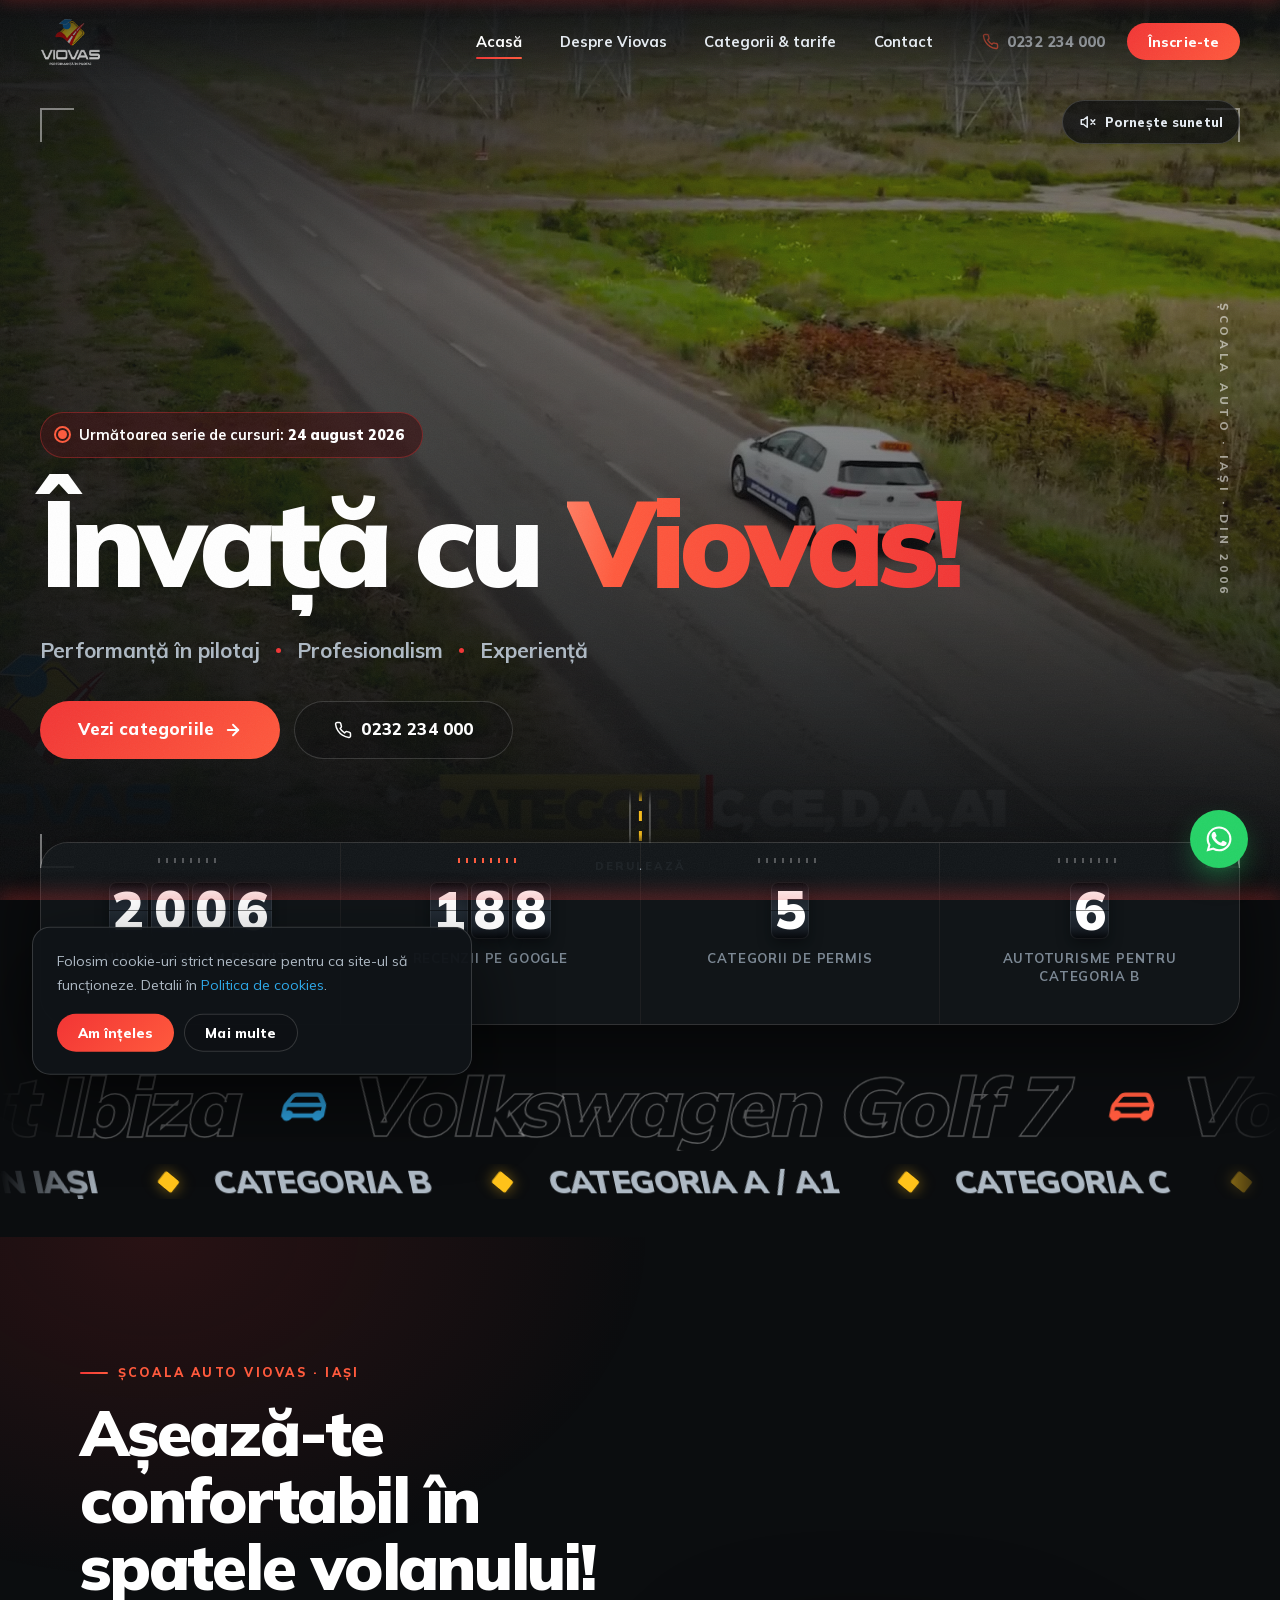
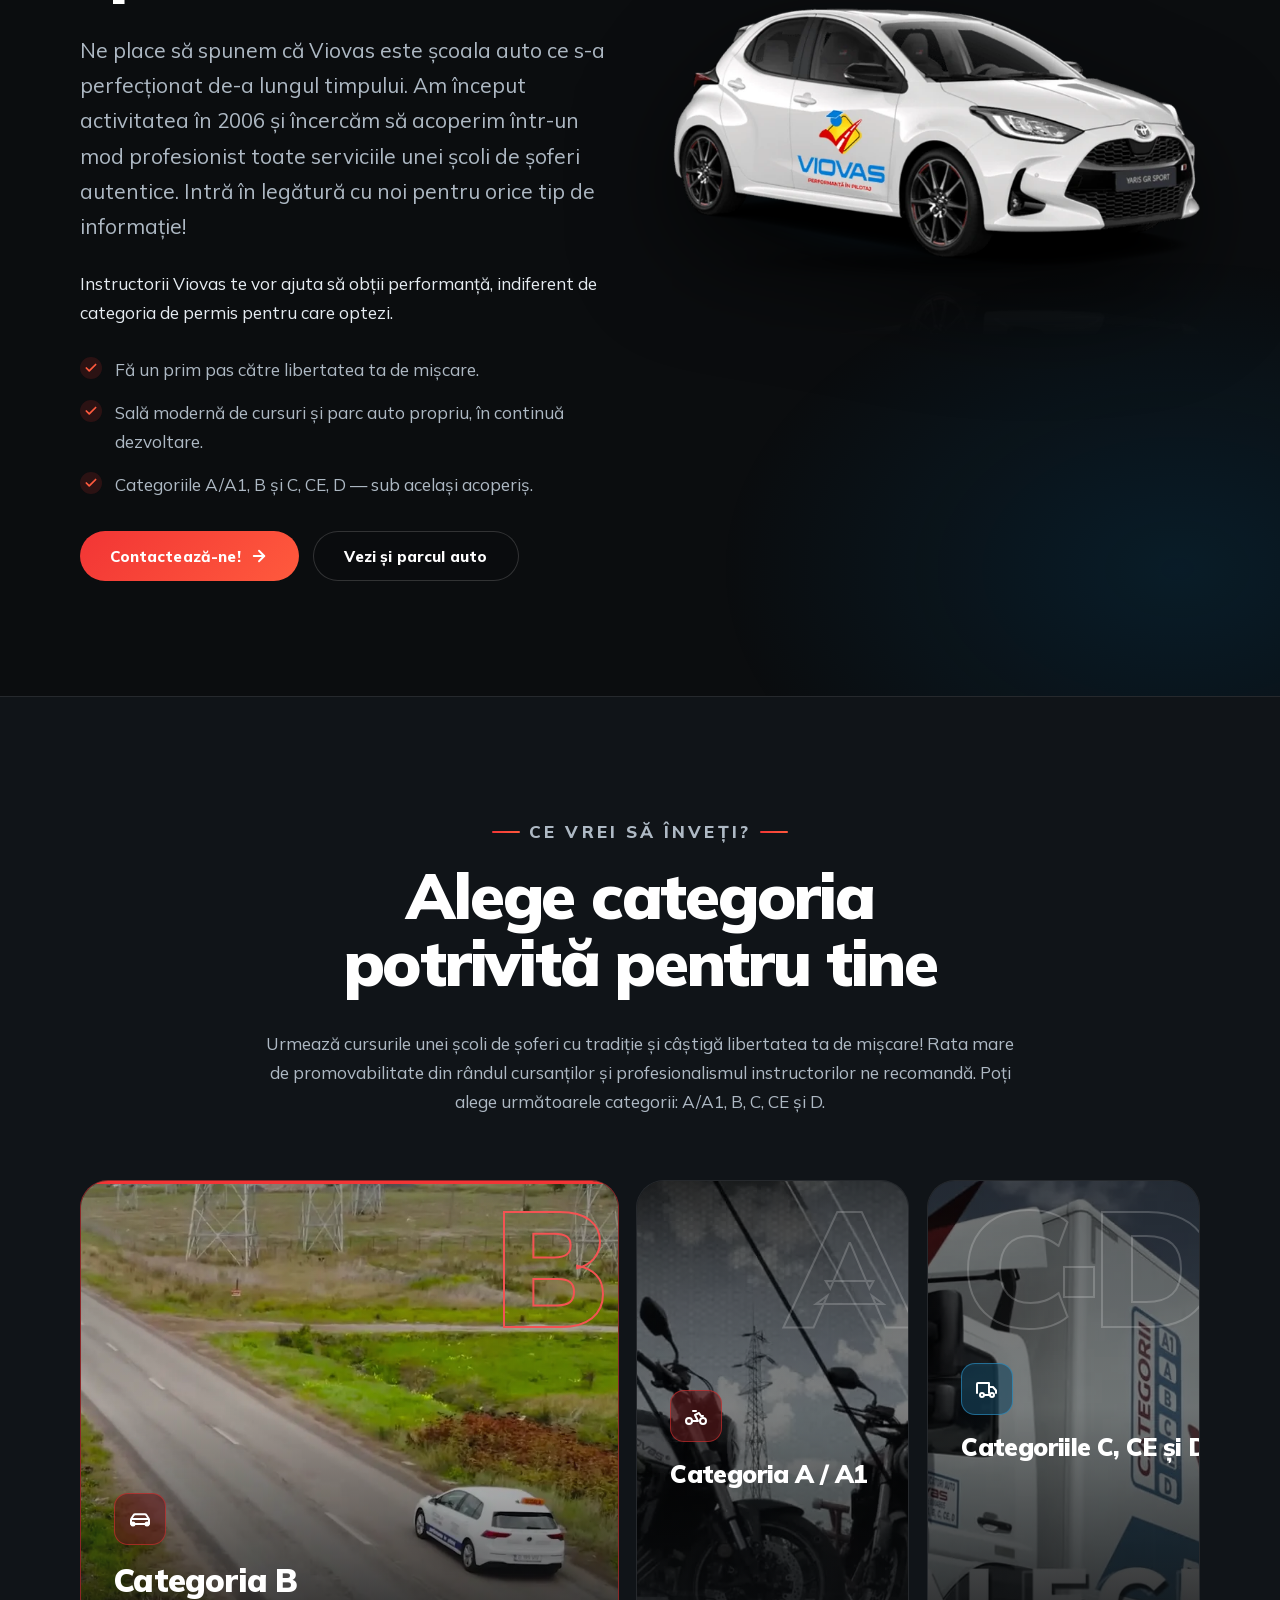
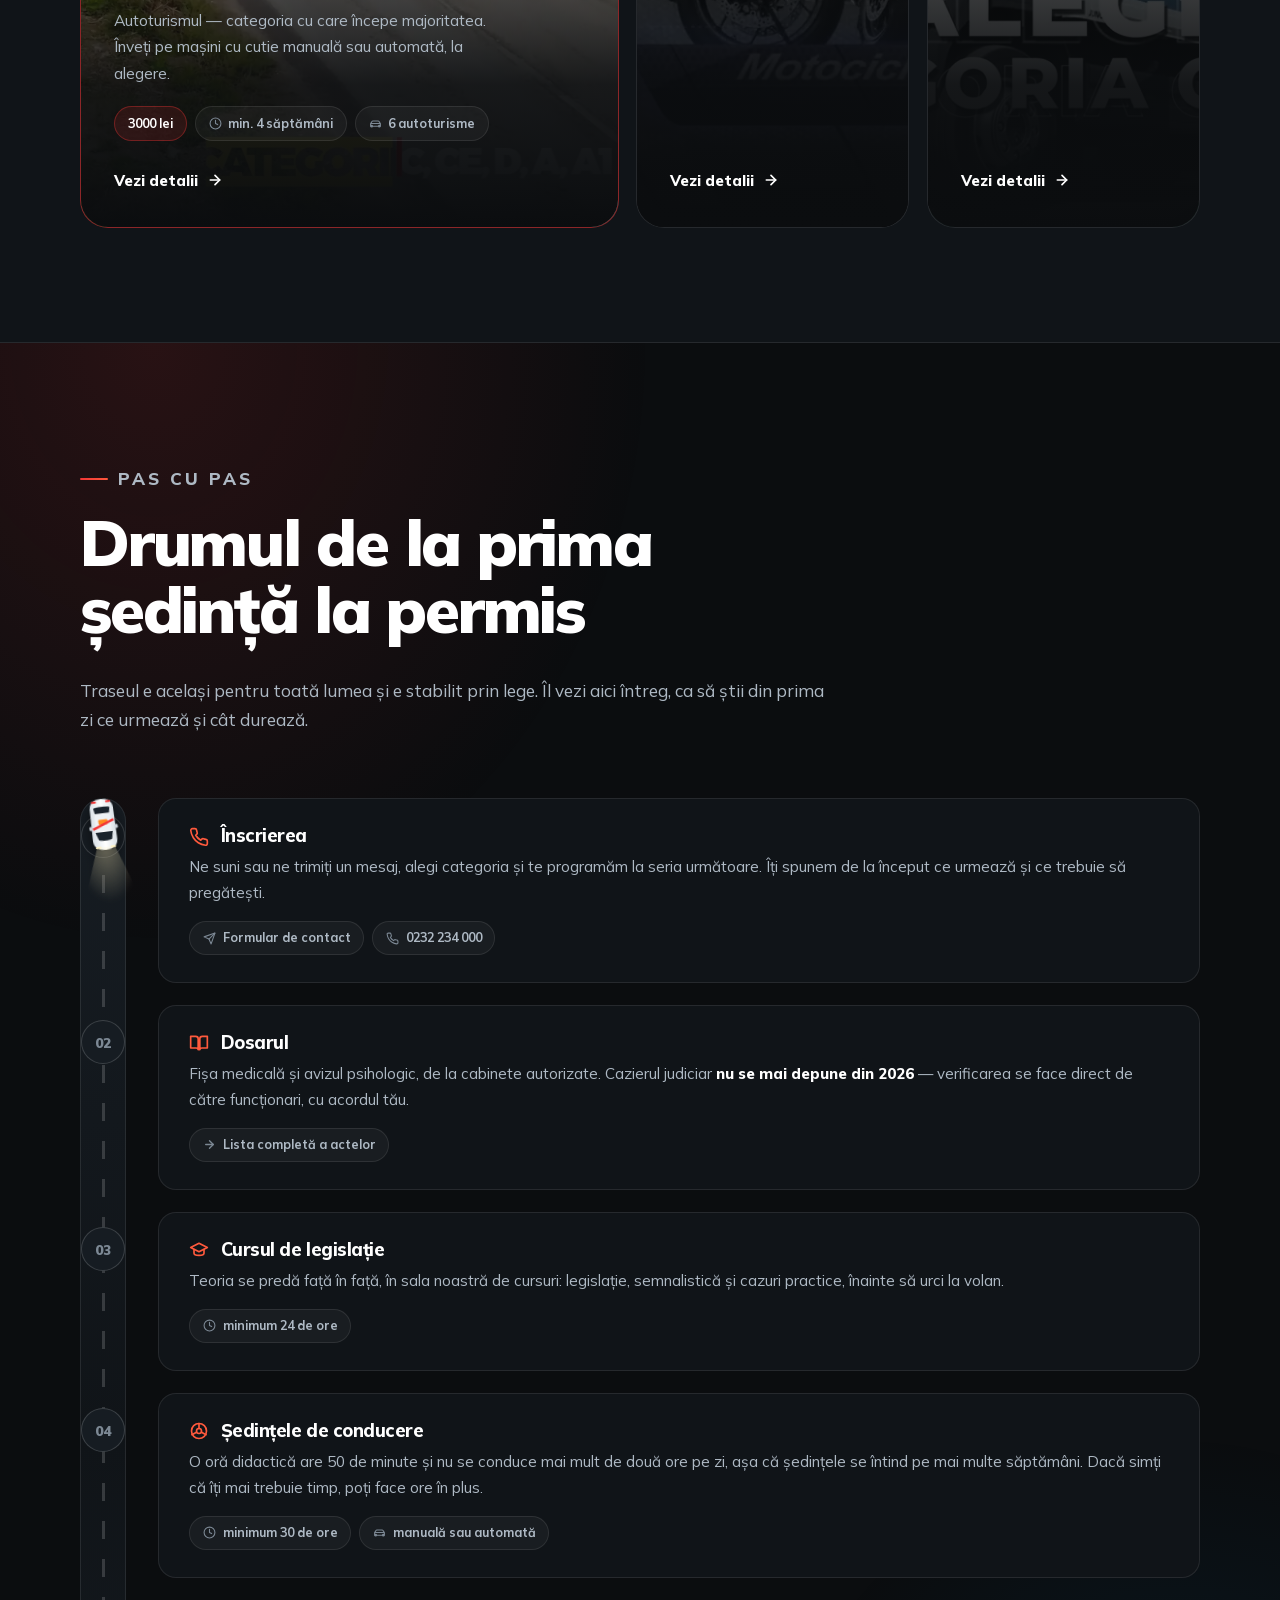
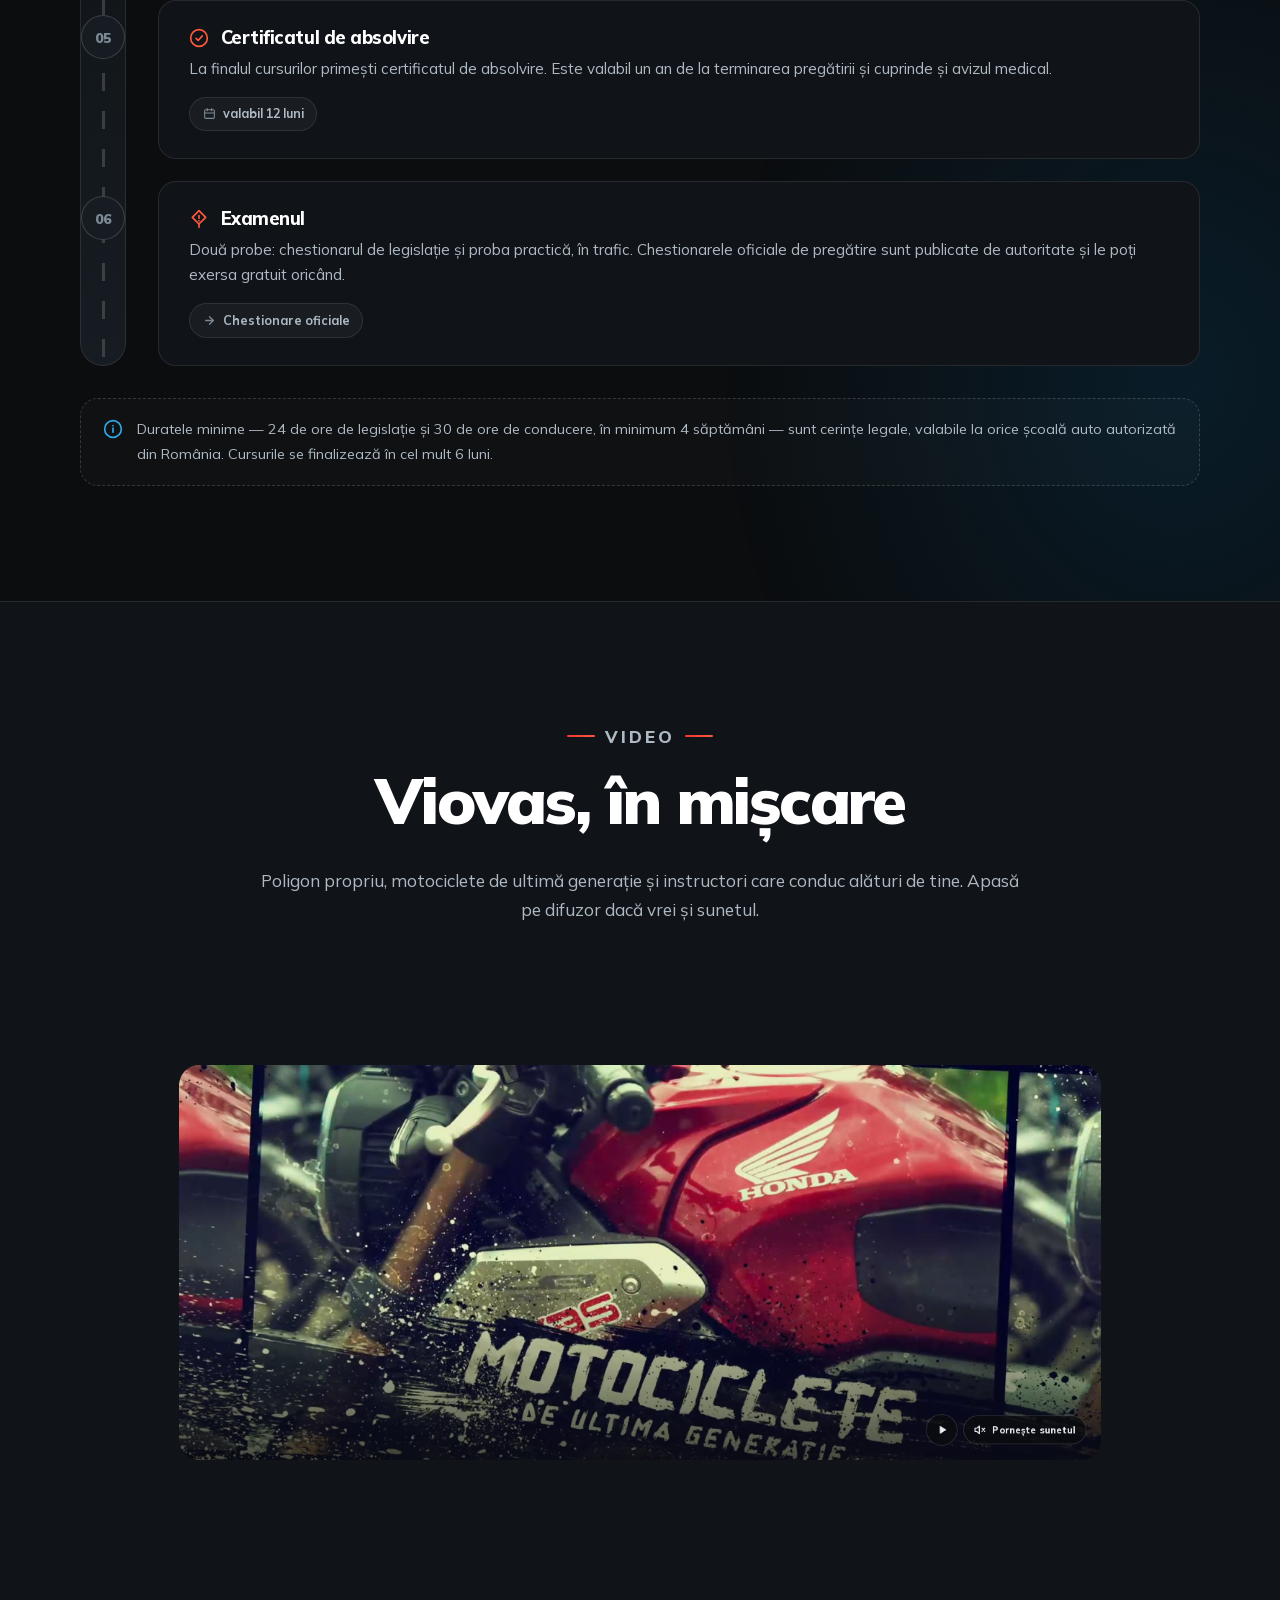
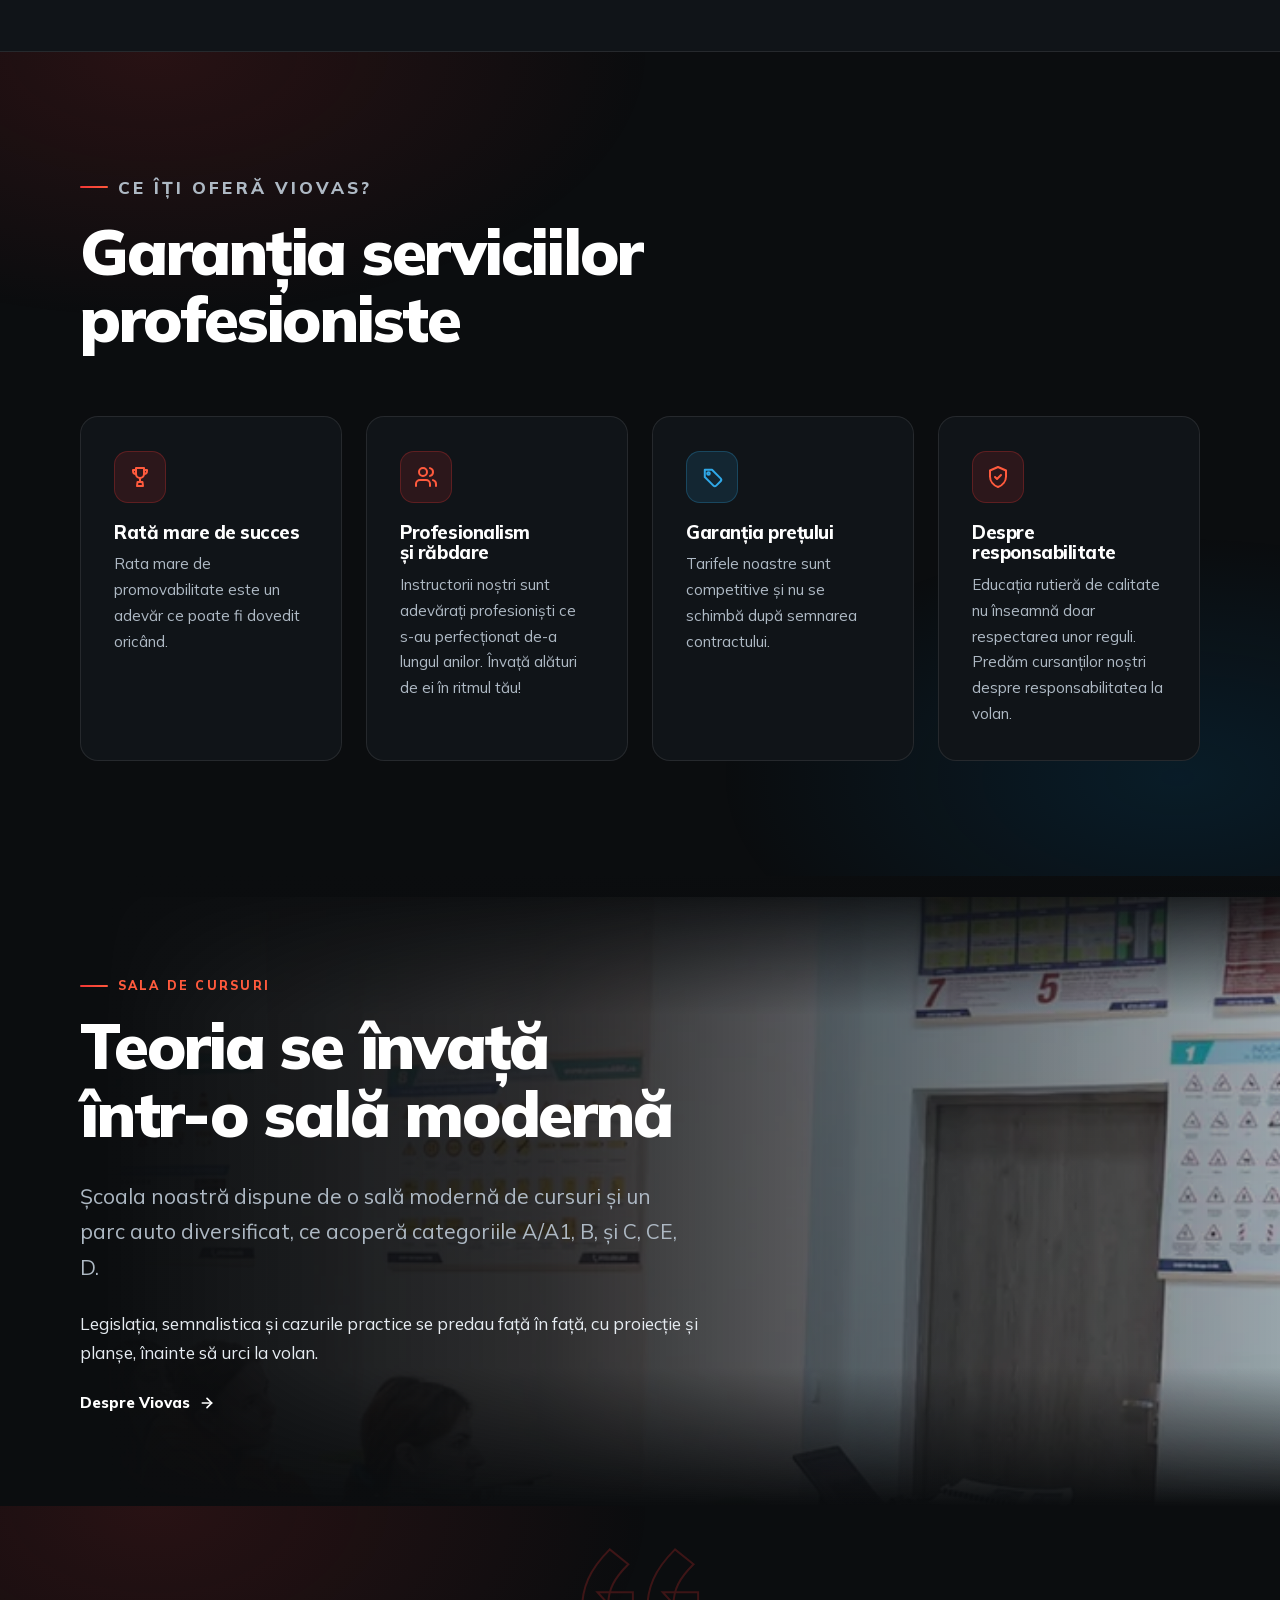
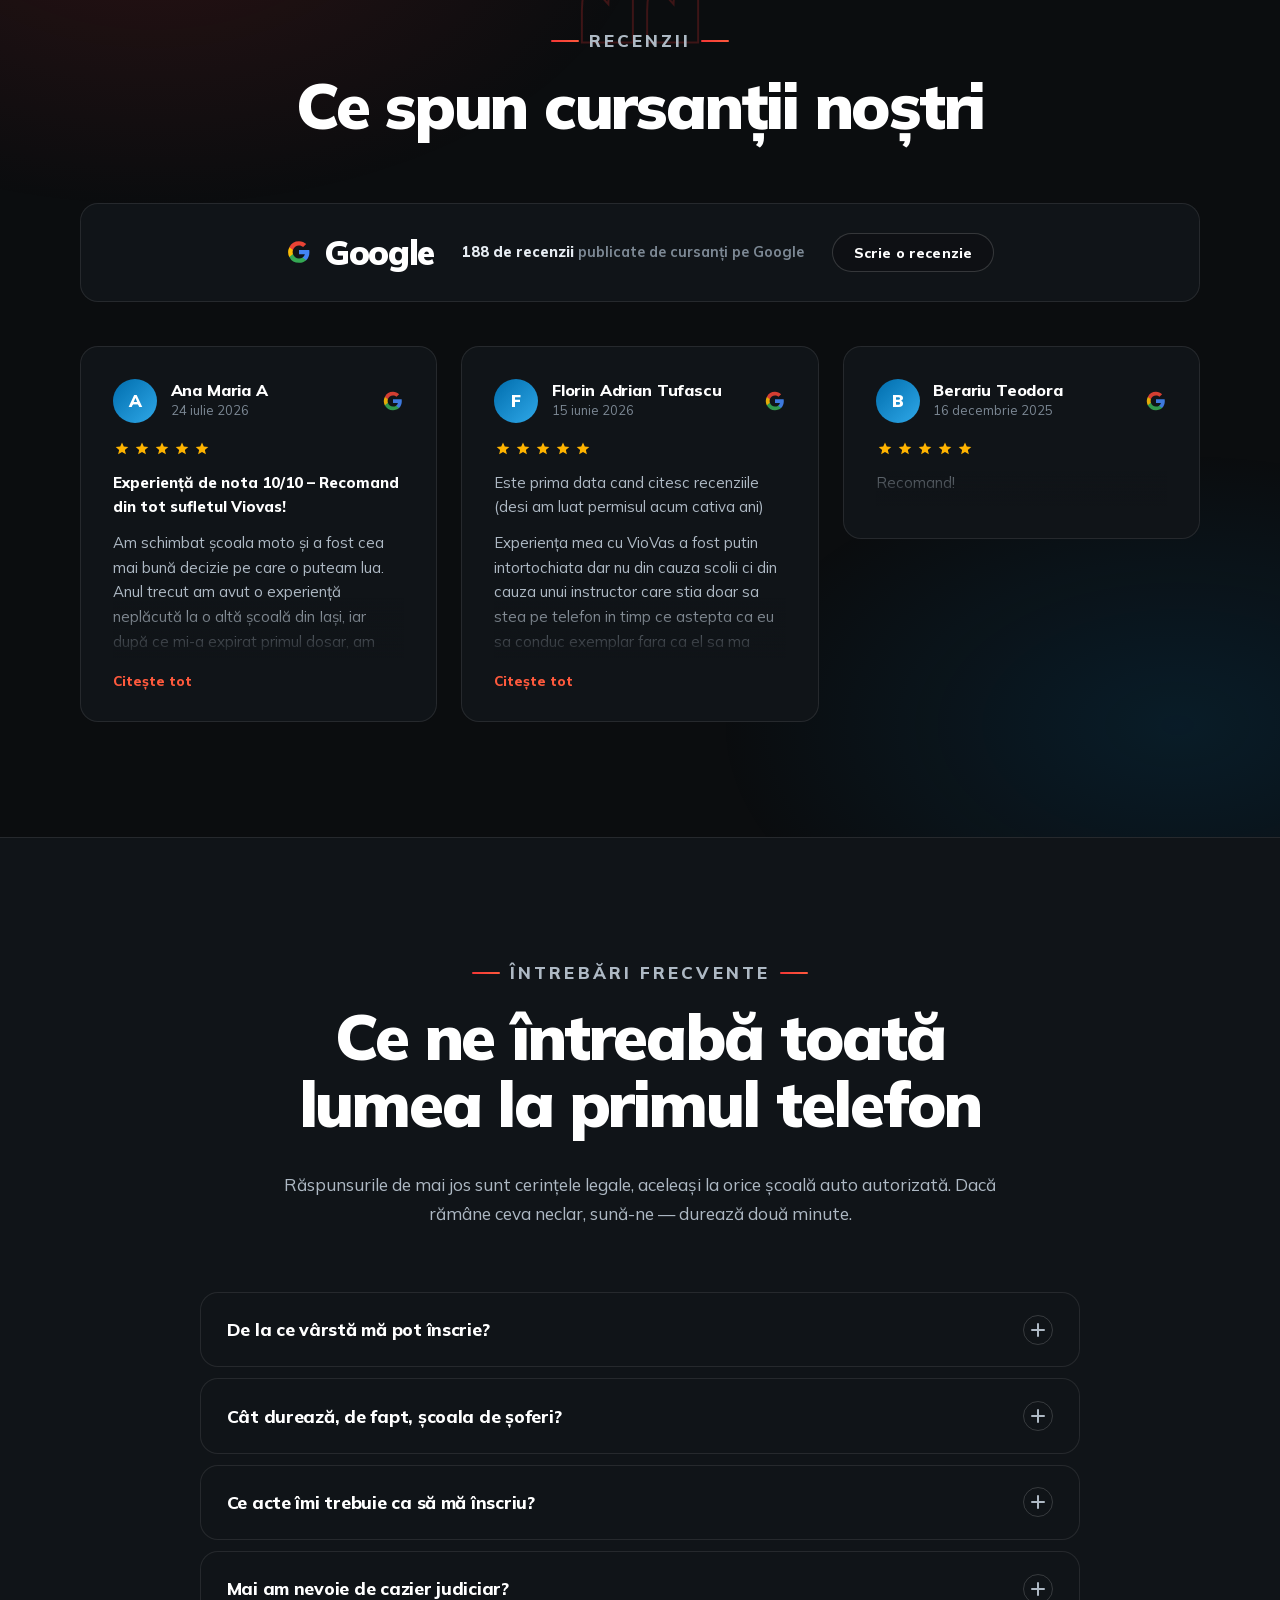
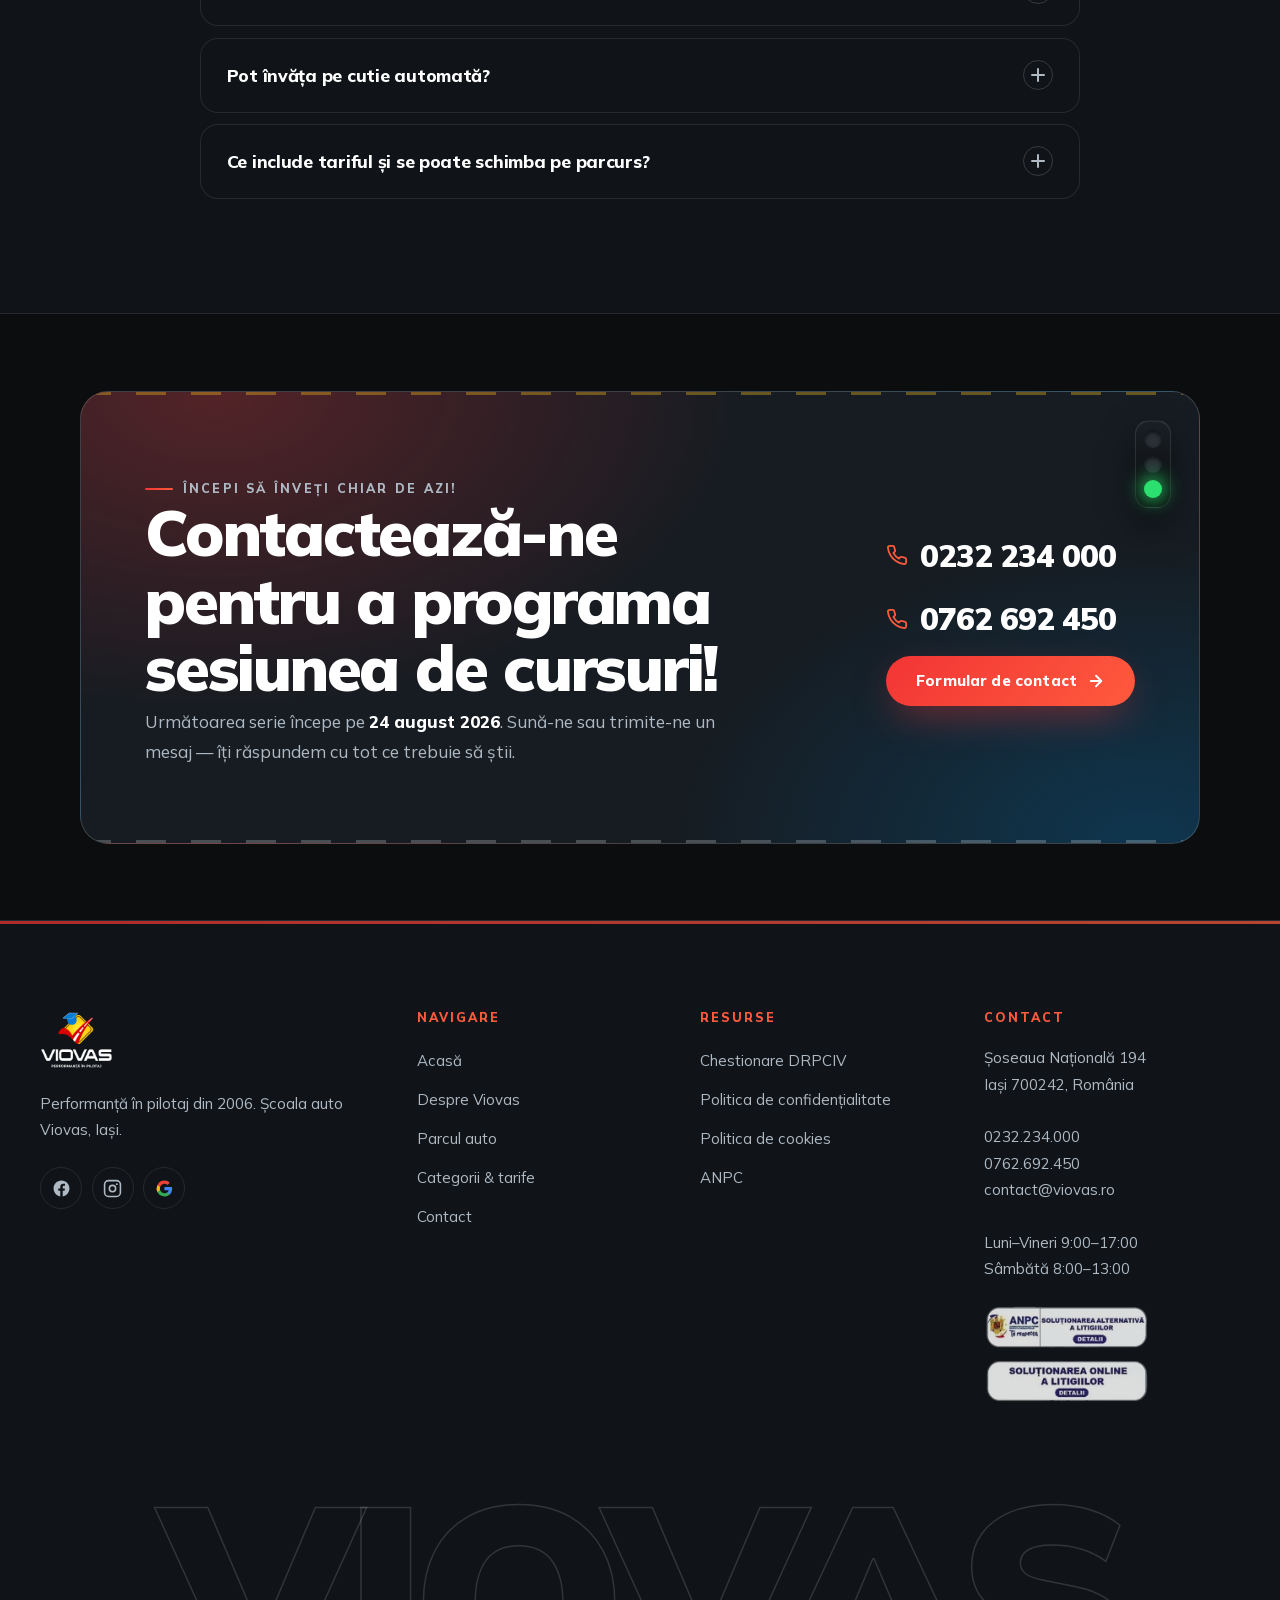
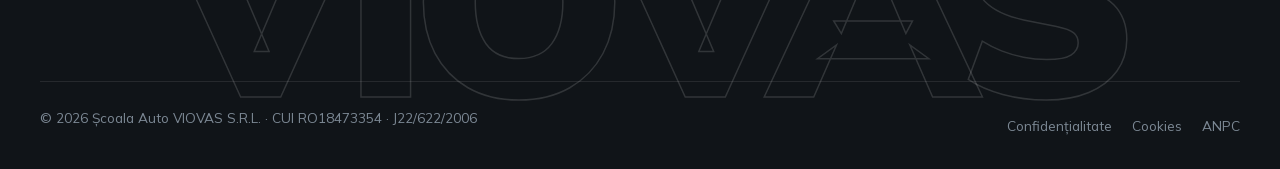
==== commit 5af95c04: "Site fără lag: animații doar pe GPU, cursorul sistemului Efectele de la derulare (hero, filmarea car" ====
--- a/index.html
+++ b/index.html
@@ -46,7 +46,7 @@
 <link rel="preload" href="assets/img/yaris-brandat.webp" as="image" type="image/webp" fetchpriority="high">
 <link rel="preload" href="assets/fonts/mulish-latin.woff2" as="font" type="font/woff2" crossorigin>
 <link rel="preload" href="assets/fonts/mulish-latin-ext.woff2" as="font" type="font/woff2" crossorigin>
-<link rel="stylesheet" href="assets/css/style.css?v=3">
+<link rel="stylesheet" href="assets/css/style.css?v=5">
 
 <script type="application/ld+json">
 {
@@ -521,7 +521,7 @@
       <!-- Panouri cinematice: panoul activ se lărgește și își pornește filmarea.
            Filmările se descarcă doar când panoul devine activ (data-src). -->
       <div class="cat-panels" data-panels>
-        <article class="cat-panel is-active" data-reveal data-cursor="Vezi">
+        <article class="cat-panel is-active" data-reveal>
           <div class="cat-panel__media" aria-hidden="true">
             <picture>
               <source srcset="assets/img/hero-poster.webp?v=2" type="image/webp">
@@ -543,7 +543,7 @@
           </div>
         </article>
 
-        <article class="cat-panel" data-reveal data-cursor="Vezi">
+        <article class="cat-panel" data-reveal>
           <div class="cat-panel__media" aria-hidden="true">
             <picture>
               <source srcset="assets/img/cat-a-poster.webp" type="image/webp">
@@ -565,7 +565,7 @@
           </div>
         </article>
 
-        <article class="cat-panel cat-panel--blue" data-reveal data-cursor="Vezi">
+        <article class="cat-panel cat-panel--blue" data-reveal>
           <div class="cat-panel__media" aria-hidden="true">
             <picture>
               <source srcset="assets/img/cat-c-poster.webp" type="image/webp">
@@ -1078,6 +1078,6 @@
   </div>
 </div>
 
-<script src="assets/js/main.js?v=3" defer></script>
+<script src="assets/js/main.js?v=5" defer></script>
 </body>
 </html>
--- a/assets/css/style.css
+++ b/assets/css/style.css
@@ -338,7 +338,7 @@
   --btn-bg: transparent;
   --btn-fg: var(--white);
   border: 1.5px solid var(--line-strong);
-  backdrop-filter: blur(8px);
+  background-color: rgba(11, 13, 15, 0.3);
 }
 .btn--ghost:hover {
   border-color: var(--white);
@@ -398,9 +398,7 @@
 }
 .header.is-stuck {
   height: 70px;
-  background: rgba(11, 13, 15, 0.88);
-  backdrop-filter: saturate(160%) blur(16px);
-  -webkit-backdrop-filter: saturate(160%) blur(16px);
+  background: rgba(11, 13, 15, 0.96);
   border-bottom-color: var(--line);
   box-shadow: 0 10px 30px rgba(0, 0, 0, 0.4);
 }
@@ -556,16 +554,17 @@
 .drawer::after {
   content: '';
   position: absolute;
-  top: 0;
+  top: -70px;
   bottom: 0;
   right: clamp(1rem, 5vw, 2rem);
   width: 4px;
   border-radius: 4px;
   background: repeating-linear-gradient(180deg, var(--yellow) 0 34px, transparent 34px 70px);
   opacity: 0.35;
-  animation: laneFlow 1.1s linear infinite;
-}
-@keyframes laneFlow { to { background-position: 0 70px; } }
+  animation: laneFlow 1.1s linear infinite paused;
+}
+.drawer.is-open::after { animation-play-state: running; }
+@keyframes laneFlow { to { transform: translateY(70px); } }
 .drawer.is-open .drawer__link {
   animation: drawerIn 0.5s var(--ease-out) forwards;
 }
@@ -623,10 +622,14 @@
   position: absolute;
   inset: 0;
   z-index: -2;
-  /* La derulare, filmarea se strânge într-un cadru rotunjit */
-  clip-path: inset(calc(var(--hp) * 7%) calc(var(--hp) * 4%) round calc(var(--hp) * 44px));
+  /* La derulare, filmarea se strânge într-un cadru rotunjit (scale din JS, doar GPU) */
+  overflow: hidden;
+  transform-origin: 50% 40%;
+  will-change: transform;
+  transition: border-radius 0.5s var(--ease);
   animation: heroZoom 2.2s var(--ease-out) both;
 }
+.hero.is-framed .hero__media { border-radius: 44px; }
 @keyframes heroZoom { from { scale: 1.16; } to { scale: 1; } }
 /* <picture> e doar un ambalaj pentru fallback — nu trebuie să schimbe layout-ul */
 .hero__media picture { position: absolute; inset: 0; }
@@ -650,8 +653,7 @@
 .hero__inner { position: relative; width: 100%; }
 .hero__content {
   max-width: 1080px;
-  translate: 0 calc(var(--hp) * -90px);
-  opacity: calc(1 - var(--hp) * 1.35);
+  will-change: transform, opacity;
 }
 
 .hero h1 {
@@ -668,9 +670,11 @@
   -webkit-background-clip: text;
   background-clip: text;
   color: transparent;
-  animation: accentSheen 6s linear infinite;
-}
-@keyframes accentSheen { from { background-position: 100% 0; } to { background-position: -150% 0; } }
+  background-position: 100% 0;
+  /* O singură trecere: o animație de gradient pe text se redesenează la fiecare cadru */
+  animation: accentSheen 2.4s 1.4s var(--ease-io) 1;
+}
+@keyframes accentSheen { from { background-position: 100% 0; } to { background-position: -66.667% 0; } }
 
 /* Lumina de far care urmărește cursorul peste filmare */
 .hero__light {
@@ -678,8 +682,15 @@
   inset: 0;
   z-index: -1;
   pointer-events: none;
-  background: radial-gradient(520px circle at var(--lx, 70%) var(--ly, 40%), rgba(255, 244, 214, 0.13), transparent 60%);
-  mix-blend-mode: screen;
+  inset: auto;
+  top: 0;
+  left: 0;
+  width: 1040px;
+  height: 1040px;
+  margin: -520px 0 0 -520px;
+  background: radial-gradient(closest-side, rgba(255, 244, 214, 0.11), transparent);
+  transform: translate3d(70vw, 40vh, 0);
+  will-change: transform;
   opacity: 0;
   transition: opacity 0.6s var(--ease);
 }
@@ -690,7 +701,8 @@
   position: absolute;
   inset: calc(var(--header-h) + 1.5rem) var(--gutter) 2rem;
   pointer-events: none;
-  opacity: calc(0.9 - var(--hp) * 2);
+  opacity: 0.9;
+  will-change: opacity;
 }
 .hero__frame i {
   position: absolute;
@@ -763,9 +775,7 @@
   padding: 0.6rem 1.15rem 0.6rem 0.75rem;
   border: 1px solid rgba(242, 53, 53, 0.35);
   border-radius: var(--radius-pill);
-  background: rgba(242, 53, 53, 0.12);
-  backdrop-filter: blur(10px);
-  -webkit-backdrop-filter: blur(10px);
+  background: rgba(58, 20, 22, 0.72);
   color: var(--white);
   font-size: 0.9rem;
   font-weight: 700;
@@ -862,12 +872,40 @@
   -webkit-mask-image: linear-gradient(0deg, #000 10%, transparent 72%);
           mask-image: linear-gradient(0deg, #000 10%, transparent 72%);
   opacity: 0.8;
+}
+/* Cu JS, marcajul din mijloc e un element separat care alunecă (doar transform) */
+.pagehead.has-road::before {
+  background:
+    linear-gradient(rgba(255, 255, 255, 0.55), rgba(255, 255, 255, 0.55)) 22% 0 / 4px 100% no-repeat,
+    linear-gradient(rgba(255, 255, 255, 0.55), rgba(255, 255, 255, 0.55)) 78% 0 / 4px 100% no-repeat,
+    linear-gradient(90deg, transparent 21%, rgba(255, 255, 255, 0.035) 21% 79%, transparent 79%);
+}
+.pagehead__road {
+  position: absolute;
+  z-index: -1;
+  right: -18%;
+  bottom: 0;
+  width: 78%;
+  height: 170%;
+  overflow: hidden;
+  pointer-events: none;
+  transform: perspective(520px) rotateX(74deg);
+  transform-origin: 50% 100%;
+  -webkit-mask-image: linear-gradient(0deg, #000 10%, transparent 72%);
+          mask-image: linear-gradient(0deg, #000 10%, transparent 72%);
+  opacity: 0.8;
+}
+.pagehead__road i {
+  position: absolute;
+  top: -150px;
+  bottom: 0;
+  left: calc(50% - 5px);
+  width: 10px;
+  background: repeating-linear-gradient(180deg, var(--yellow) 0 70px, transparent 70px 150px);
   animation: roadFlow 1.3s linear infinite;
-}
-@keyframes roadFlow {
-  from { background-position: 50% 0, 22% 0, 78% 0, 0 0; }
-  to   { background-position: 50% 150px, 22% 0, 78% 0, 0 0; }
-}
+  will-change: transform;
+}
+@keyframes roadFlow { to { transform: translateY(150px); } }
 .pagehead .wrap { position: relative; }
 .pagehead .crumbs { animation: heroIn 0.9s var(--ease-out) both; }
 .pagehead .eyebrow { animation: heroIn 0.9s 0.1s var(--ease-out) both; }
@@ -925,8 +963,6 @@
 }
 .trust__grid {
   background: rgba(255, 255, 255, 0.08);
-  backdrop-filter: blur(18px) saturate(140%);
-  -webkit-backdrop-filter: blur(18px) saturate(140%);
 }
 .trust__item {
   position: relative;
@@ -1029,18 +1065,18 @@
   background: var(--ink-2);
   overflow: hidden;
   isolation: isolate;
+  contain: layout paint;
 }
 .cat-panel,
 .cat-panel[data-reveal] {
-  transition: flex-grow 0.9s var(--ease), border-color 0.5s var(--ease), box-shadow 0.5s var(--ease),
+  transition: flex-grow 0.9s var(--ease), border-color 0.5s var(--ease),
               opacity 0.75s var(--ease-out), transform 0.75s var(--ease-out);
-  transition-delay: 0s, 0s, 0s, var(--d, 0ms), var(--d, 0ms);
+  transition-delay: 0s, 0s, var(--d, 0ms), var(--d, 0ms);
 }
 .cat-panel--blue { --accent: var(--blue-lit); }
 .cat-panel.is-active {
   flex-grow: 2.3;
   border-color: color-mix(in srgb, var(--accent) 55%, transparent);
-  box-shadow: 0 30px 80px -30px color-mix(in srgb, var(--accent) 55%, transparent);
 }
 
 .cat-panel__media {
@@ -1098,7 +1134,7 @@
   -webkit-text-stroke: 2px rgba(255, 255, 255, 0.35);
   opacity: 0.55;
   translate: 12% 0;
-  transition: translate 1s var(--ease), opacity 0.6s var(--ease), -webkit-text-stroke-color 0.6s var(--ease);
+  transition: translate 1s var(--ease), opacity 0.6s var(--ease);
 }
 .cat-panel.is-active .cat-panel__letter {
   translate: 0 0;
@@ -1117,8 +1153,6 @@
   background: color-mix(in srgb, var(--accent) 22%, rgba(11, 13, 15, 0.5));
   border: 1px solid color-mix(in srgb, var(--accent) 50%, transparent);
   color: #fff;
-  backdrop-filter: blur(8px);
-  -webkit-backdrop-filter: blur(8px);
 }
 .cat-panel__icon .ico { width: 24px; height: 24px; }
 .cat-panel h3 {
@@ -1537,7 +1571,7 @@
 @keyframes kenBurns { from { scale: 1; } to { scale: 1.12; } }
 
 /* Parallax generic — deplasarea vine din JS, prin --py */
-[data-parallax] { translate: 0 calc(var(--py, 0) * 1px); }
+[data-parallax] { will-change: transform; }
 .band__scrim {
   position: absolute;
   inset: 0;
@@ -1635,7 +1669,7 @@
   box-shadow: 0 0 8px 1px currentColor;
 }
 .gear--a::before { animation: led 2.4s ease-in-out infinite; }
-@keyframes led { 50% { opacity: 0.35; box-shadow: none; } }
+@keyframes led { 50% { opacity: 0.35; } }
 
 /* Lista parcului intră rând cu rând */
 .fleet[data-reveal] .fleet__list li { opacity: 0; translate: -14px 0; transition: opacity 0.5s var(--ease), translate 0.6s var(--ease-out); }
@@ -1825,19 +1859,21 @@
   content: '';
   position: absolute;
   z-index: -1;
-  inset-inline: 0;
+  left: 0;
+  right: -55px;
   bottom: 0;
   height: 3px;
   background: repeating-linear-gradient(90deg, rgba(255,255,255,.22) 0 30px, transparent 30px 55px);
   animation: dashRun 1s linear infinite;
 }
-@keyframes dashRun { to { background-position: -55px 0; } }
+@keyframes dashRun { to { transform: translateX(-55px); } }
 /* A doua bandă de marcaj, sus, care curge în sens invers */
 .cta-band::after {
   content: '';
   position: absolute;
   z-index: -1;
-  inset-inline: 0;
+  left: 0;
+  right: -55px;
   top: 0;
   height: 3px;
   background: repeating-linear-gradient(90deg, rgba(255, 194, 26, 0.35) 0 30px, transparent 30px 55px);
@@ -2215,14 +2251,29 @@
   white-space: nowrap;
   color: transparent;
   -webkit-text-stroke: 1.5px rgba(255, 255, 255, 0.14);
-  background: linear-gradient(0deg, var(--red) 0%, var(--red-hot) 50%, transparent 50.5%) 0 0 / 100% 200% no-repeat;
-  background-position: 0 calc(var(--fill, 0) * 100%);
-  -webkit-background-clip: text;
-          background-clip: text;
   user-select: none;
   pointer-events: none;
   overflow: hidden;
   padding-top: 0.08em;
+}
+
+/* Umplerea: o fereastră care urcă, cu textul roșu contra-deplasat (JS mișcă ambele) */
+.footer__fill {
+  position: absolute;
+  inset: 0;
+  overflow: hidden;
+  transform: translate3d(0, 100%, 0);
+  will-change: transform;
+}
+.footer__fill > span {
+  display: block;
+  height: 100%;
+  padding-top: 0.08em;
+  background: linear-gradient(0deg, var(--red), var(--red-hot));
+  -webkit-background-clip: text;
+          background-clip: text;
+  transform: translate3d(0, -100%, 0);
+  will-change: transform;
 }
 
 .footer__bar {
@@ -2249,9 +2300,7 @@
   z-index: 90;
   display: none;
   border-top: 1px solid var(--line);
-  background: rgba(11, 13, 15, 0.94);
-  backdrop-filter: blur(16px);
-  -webkit-backdrop-filter: blur(16px);
+  background: rgba(11, 13, 15, 0.98);
   padding-bottom: env(safe-area-inset-bottom);
 }
 .actionbar__inner { display: grid; grid-template-columns: repeat(3, 1fr); }
@@ -2303,8 +2352,6 @@
   border: 1px solid var(--line-strong);
   border-radius: var(--radius);
   background: rgba(16, 20, 24, 0.97);
-  backdrop-filter: blur(14px);
-  -webkit-backdrop-filter: blur(14px);
   box-shadow: var(--shadow-lg);
   transform: translateY(140%);
   transition: transform 0.5s var(--ease-out);
@@ -2402,6 +2449,7 @@
   box-shadow: 0 0 12px rgba(255, 90, 61, 0.6);
   transform: scaleY(var(--progress, 0));
   transform-origin: top;
+  will-change: transform;
 }
 /* Fără JS de derulare (sau înainte să pornească), marcajul avansează pe pași */
 .roadway:not(.is-live) .roadway__rail::after { transition: transform 0.35s linear; }
@@ -2414,8 +2462,7 @@
   left: calc(var(--rail-w) / 2);
   width: calc(var(--rail-w) * 0.62);
   margin-left: calc(var(--rail-w) * -0.31);
-  translate: 0 var(--car-y, 0px);
-  rotate: var(--car-r, 0deg);
+  will-change: transform;
   filter: drop-shadow(0 6px 8px rgba(0, 0, 0, 0.6));
   pointer-events: none;
   opacity: 0;
@@ -2520,6 +2567,7 @@
 /* Cu JS, poziția și înclinarea urmează viteza de derulare */
 .marquee.is-live .marquee__track {
   animation: none;
+  will-change: transform;
   transform: translate3d(var(--mx, 0px), 0, 0) skewX(var(--sk, 0deg));
 }
 
@@ -2848,9 +2896,7 @@
   padding-inline: 1rem;
   border: 1px solid var(--line-strong);
   border-radius: var(--radius-pill);
-  background: rgba(11, 13, 15, 0.62);
-  -webkit-backdrop-filter: blur(10px);
-  backdrop-filter: blur(10px);
+  background: rgba(11, 13, 15, 0.74);
   color: var(--text);
   font-family: inherit;
   font-size: 0.82rem;
@@ -2935,9 +2981,7 @@
   height: 44px;
   border: 1px solid var(--line-strong);
   border-radius: 50%;
-  background: rgba(11, 13, 15, 0.62);
-  -webkit-backdrop-filter: blur(10px);
-  backdrop-filter: blur(10px);
+  background: rgba(11, 13, 15, 0.74);
   color: var(--text);
   cursor: pointer;
   transition: background-color 0.25s var(--ease), border-color 0.25s var(--ease),
@@ -2977,13 +3021,11 @@
   border: 0;
   border-radius: 0;
   box-shadow: none;
-  clip-path: inset(calc((1 - var(--e, 1)) * 10%) calc((1 - var(--e, 1)) * 15%) round calc((1 - var(--e, 1)) * 32px + 2px));
-}
+  will-change: transform;
+  transition: border-radius 0.4s var(--ease);
+}
+.vid--expand.is-framed { border-radius: 28px; }
 .vid--expand .vid__el { aspect-ratio: 21 / 9; max-height: 92vh; width: 100%; }
-.vid--expand .vid__ctrls {
-  right: calc((1 - var(--e, 1)) * 15% + clamp(0.75rem, 2vw, 1.25rem));
-  bottom: calc((1 - var(--e, 1)) * 10% + clamp(0.75rem, 2vw, 1.25rem));
-}
 .vid--expand::after { opacity: 1; }
 
 .vid-grid {
@@ -3195,6 +3237,7 @@
   bottom: calc(var(--car-h) * -0.035);
   width: var(--car-w);
   translate: calc(-50vw - 110%) 0;
+  will-change: transform;
 }
 .intro__rig { position: relative; transform-origin: 50% 92%; }
 .intro__body,
@@ -3260,7 +3303,6 @@
   height: 16%;
   border-radius: 50%;
   background: radial-gradient(closest-side, rgba(255, 80, 60, 1), rgba(255, 0, 0, 0.55) 45%, transparent);
-  mix-blend-mode: screen;
   opacity: 0;
 }
 .intro__beam {
@@ -3272,7 +3314,6 @@
   height: 20%;
   border-radius: 50%;
   background: radial-gradient(closest-side, #fff, rgba(190, 225, 255, 0.7) 35%, transparent);
-  mix-blend-mode: screen;
   opacity: 0;
 }
 .intro__beam::after {
@@ -3373,7 +3414,7 @@
 @keyframes iBrake    { 0% { opacity: 0; } 10% { opacity: 1; } 25% { opacity: 0.7; } 35% { opacity: 1; } 85% { opacity: 0.9; } 100% { opacity: 0; } }
 @keyframes iMark     { from { opacity: 0; scale: 0.4; rotate: -25deg; } to { opacity: 1; scale: 1; rotate: 0deg; } }
 @keyframes iUp       { to { translate: 0 0; } }
-@keyframes iFlash    { 50% { color: #FFE1D6; text-shadow: 0 0 34px rgba(255, 90, 61, 0.95), 0 0 6px rgba(255, 255, 255, 0.8); } }
+@keyframes iFlash    { 50% { filter: drop-shadow(0 0 14px rgba(255, 90, 61, 0.95)); } }
 @keyframes iTitleOut { to { opacity: 0; scale: 0.96; filter: blur(4px); } }
 @keyframes iSplitUp  { to { translate: 0 -101%; } }
 @keyframes iSplitDown { to { translate: 0 101%; } }
@@ -3389,66 +3430,6 @@
   .intro { --seam: 76%; --car-w: min(40vw, 52vh); }
   .intro__tag { display: none; }
 }
-
-/* --------------------------------------------------------------------------
-   32. Cursor personalizat (doar mouse)
-   -------------------------------------------------------------------------- */
-html.has-cursor,
-html.has-cursor * { cursor: none !important; }
-html.has-cursor input,
-html.has-cursor textarea,
-html.has-cursor select,
-html.has-cursor iframe { cursor: auto !important; }
-
-.cursor {
-  position: fixed;
-  z-index: 10000;
-  top: 0;
-  left: 0;
-  pointer-events: none;
-  transition: opacity 0.3s var(--ease);
-}
-.cursor.is-hidden { opacity: 0; }
-.cursor__dot,
-.cursor__ring {
-  position: fixed;
-  top: 0;
-  left: 0;
-  border-radius: 50%;
-  will-change: transform;
-}
-.cursor__dot {
-  width: 8px;
-  height: 8px;
-  margin: -4px 0 0 -4px;
-  background: var(--red-hot);
-  box-shadow: 0 0 10px rgba(255, 90, 61, 0.8);
-  transition: scale 0.25s var(--ease);
-}
-.cursor__ring {
-  display: grid;
-  place-items: center;
-  width: 40px;
-  height: 40px;
-  margin: -20px 0 0 -20px;
-  border: 1.5px solid rgba(255, 255, 255, 0.5);
-  transition: scale 0.4s var(--ease), background-color 0.3s var(--ease), border-color 0.3s var(--ease);
-}
-.cursor__txt {
-  font-size: 5.5px;
-  font-weight: 900;
-  letter-spacing: 0.1em;
-  text-transform: uppercase;
-  color: #fff;
-  opacity: 0;
-  transition: opacity 0.2s var(--ease);
-}
-.cursor.is-link .cursor__ring { scale: 1.6; background: rgba(242, 53, 53, 0.12); border-color: rgba(255, 90, 61, 0.75); }
-.cursor.is-link .cursor__dot { scale: 0.5; }
-.cursor.is-label .cursor__ring { scale: 2.3; background: var(--red); border-color: transparent; box-shadow: 0 0 30px rgba(242, 53, 53, 0.5); }
-.cursor.is-label .cursor__txt { opacity: 1; }
-.cursor.is-label .cursor__dot { scale: 0; }
-.cursor.is-down .cursor__ring { scale: 0.8; }
 
 /* --------------------------------------------------------------------------
    33. Carduri „spotlight" — lumină care urmărește cursorul (JS pune .spot)
@@ -3479,6 +3460,7 @@
   box-shadow: 0 0 12px rgba(255, 90, 61, 0.7);
   transform: scaleX(0);
   transform-origin: left;
+  will-change: transform;
 }
 
 .gauge {
@@ -3553,7 +3535,7 @@
 ::view-transition-old(root) { animation: vtOut 0.55s var(--ease-io) both; }
 ::view-transition-new(root) { animation: vtIn 0.75s var(--ease-io) both; }
 ::view-transition-group(site-header) { animation-duration: 0.5s; }
-@keyframes vtOut { to { opacity: 0; transform: scale(0.94); filter: blur(6px) brightness(0.5); } }
+@keyframes vtOut { to { opacity: 0; transform: scale(0.94); } }
 @keyframes vtIn {
   from { clip-path: inset(100% 0 0 0 round 48px 48px 0 0); }
   to   { clip-path: inset(0 0 0 0 round 0); }
@@ -3566,21 +3548,10 @@
   content: '';
   position: fixed;
   z-index: 9990;
-  inset: -10%;
+  inset: 0;
   pointer-events: none;
   background-image: url("data:image/svg+xml,%3Csvg xmlns='http://www.w3.org/2000/svg' width='200' height='200'%3E%3Cfilter id='n'%3E%3CfeTurbulence type='fractalNoise' baseFrequency='.85' numOctaves='2' stitchTiles='stitch'/%3E%3CfeColorMatrix type='saturate' values='0'/%3E%3C/filter%3E%3Crect width='100%25' height='100%25' filter='url(%23n)'/%3E%3C/svg%3E");
   opacity: 0.055;
-}
-@media (hover: hover) and (pointer: fine) {
-  body::after { animation: grain 1s steps(5) infinite; }
-}
-@keyframes grain {
-  0%   { translate: 0 0; }
-  20%  { translate: -3% 2%; }
-  40%  { translate: 2% -3%; }
-  60%  { translate: -4% -1%; }
-  80%  { translate: 3% 3%; }
-  100% { translate: 0 0; }
 }
 
 /* --------------------------------------------------------------------------
@@ -3706,7 +3677,7 @@
   .hero__frame { inset: calc(var(--header-h) + 0.75rem) 0.75rem 1rem; }
   .hero__frame i { width: 22px; height: 22px; }
   .vid--expand .vid__el { aspect-ratio: 16 / 10; }
-  .pagehead::before { right: -40%; width: 120%; opacity: 0.45; }
+  .pagehead::before, .pagehead__road { right: -40%; width: 120%; opacity: 0.45; }
   .semafor { grid-auto-flow: column; top: 0.9rem; padding: 6px 8px; gap: 6px; }
   .semafor i { width: 12px; height: 12px; }
   .marquee__item { -webkit-text-stroke-width: 1px; }
@@ -3735,14 +3706,13 @@
   [data-reveal] { opacity: 1; transform: none; }
   .split-w .w__i, .hero h1 .w__i { translate: none; rotate: none; }
   html.js .hero h1, html.js .pagehead h1 { opacity: 1; animation: none; }
-  .intro, .cursor, .gauge, .roadway__car, .cat-panel__media video { display: none !important; }
-  .hero__media { clip-path: none; }
+  .intro, .gauge, .roadway__car, .cat-panel__media video { display: none !important; }
   .hero__content { translate: none; opacity: 1; }
   .review[data-reveal] .review__stars .ico { opacity: 1; scale: 1; }
   .feat[data-reveal] .feat__ico .ico,
   [data-reveal] .checks .ico { stroke-dashoffset: 0; }
   .fleet[data-reveal] .fleet__list li { opacity: 1; translate: none; }
-  .band__bg, .pagehead::before, body::after { animation: none; }
+  .band__bg, .pagehead__road i { animation: none; }
   .hero__media video { display: none; }
   .hero__media .poster-fallback { display: block !important; }
   .sound-btn--hero { display: none; }
@@ -3762,7 +3732,7 @@
 
 @media print {
   .header, .drawer, .actionbar, .wa-float, .cookiebar, .scroll-cue, .hero__media,
-  .marquee, .roadway__rail, .roadway__car, .intro, .cursor, .gauge, .progress,
+  .marquee, .roadway__rail, .roadway__car, .intro, .gauge, .progress,
   .footer__mark, .semafor, .hero__frame, .hero__side, .lost { display: none !important; }
   body::after { display: none; }
   .roadway__steps { padding-left: 0; }
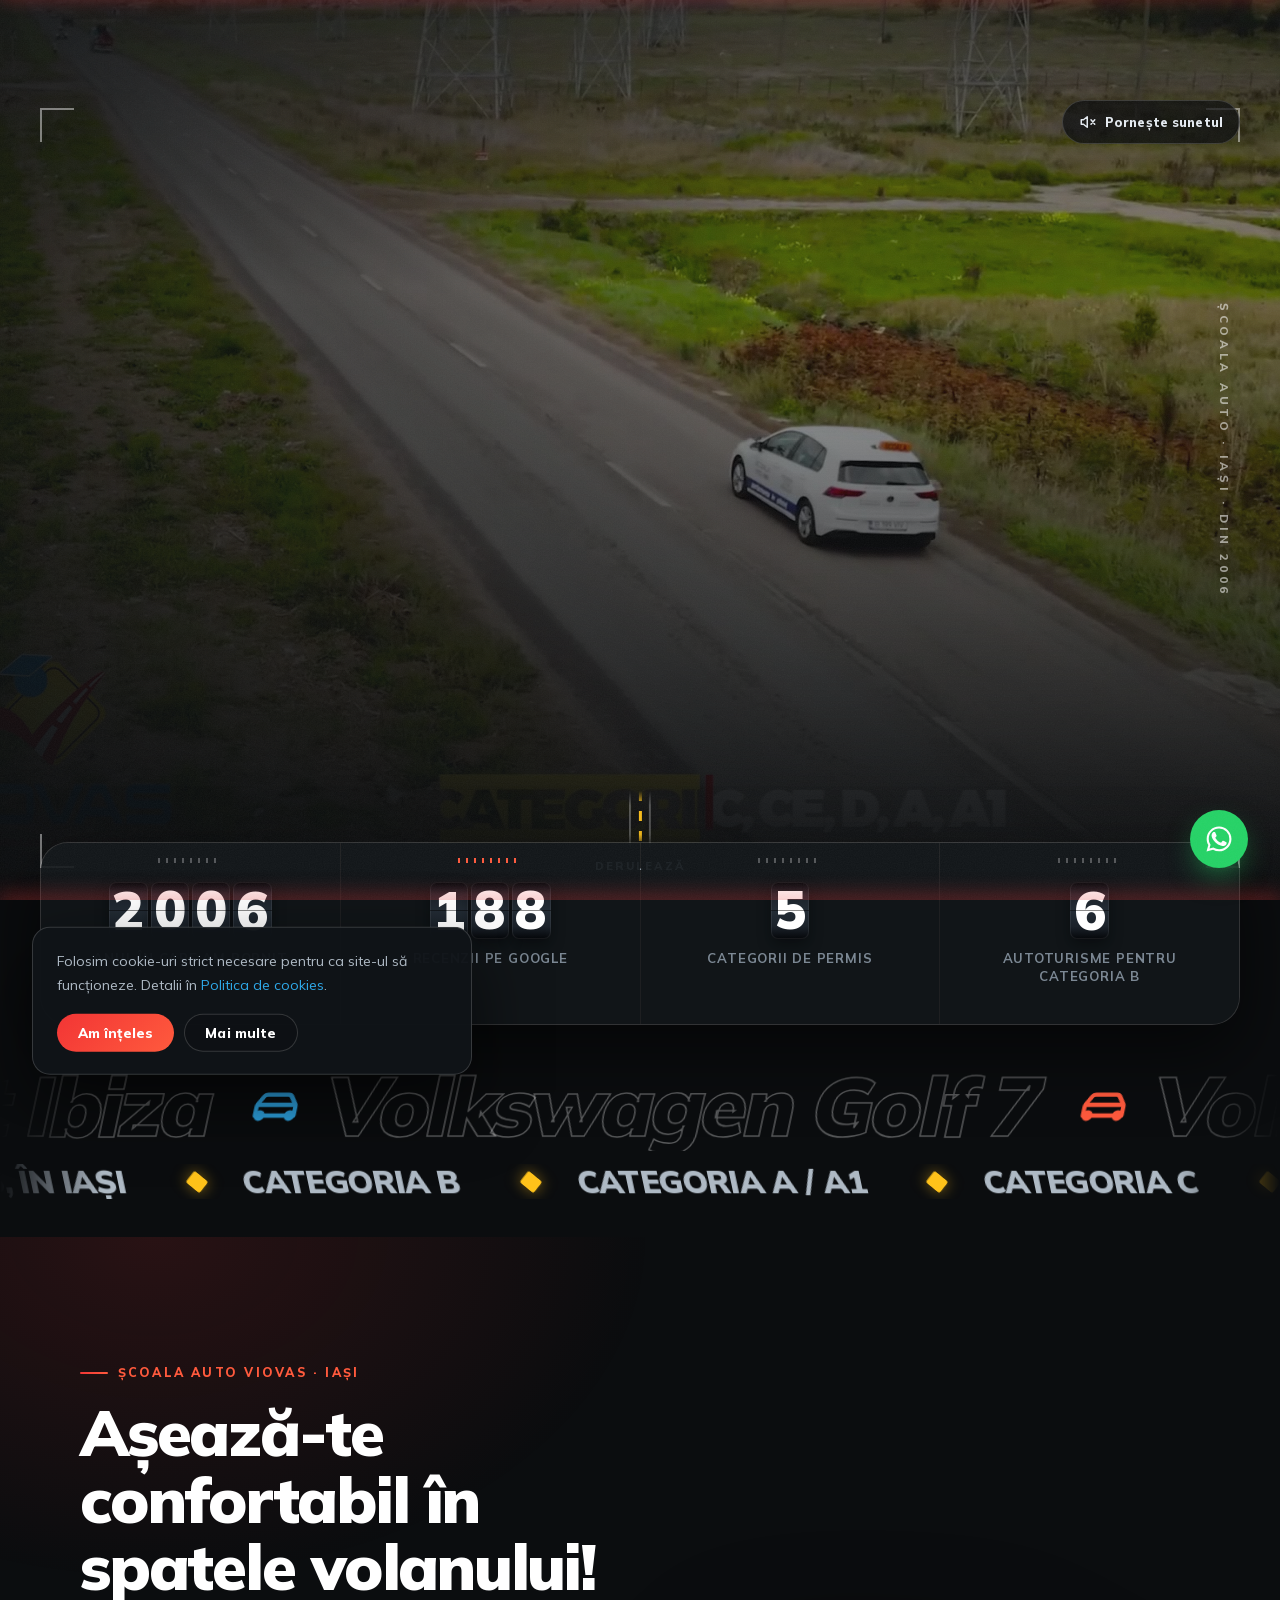
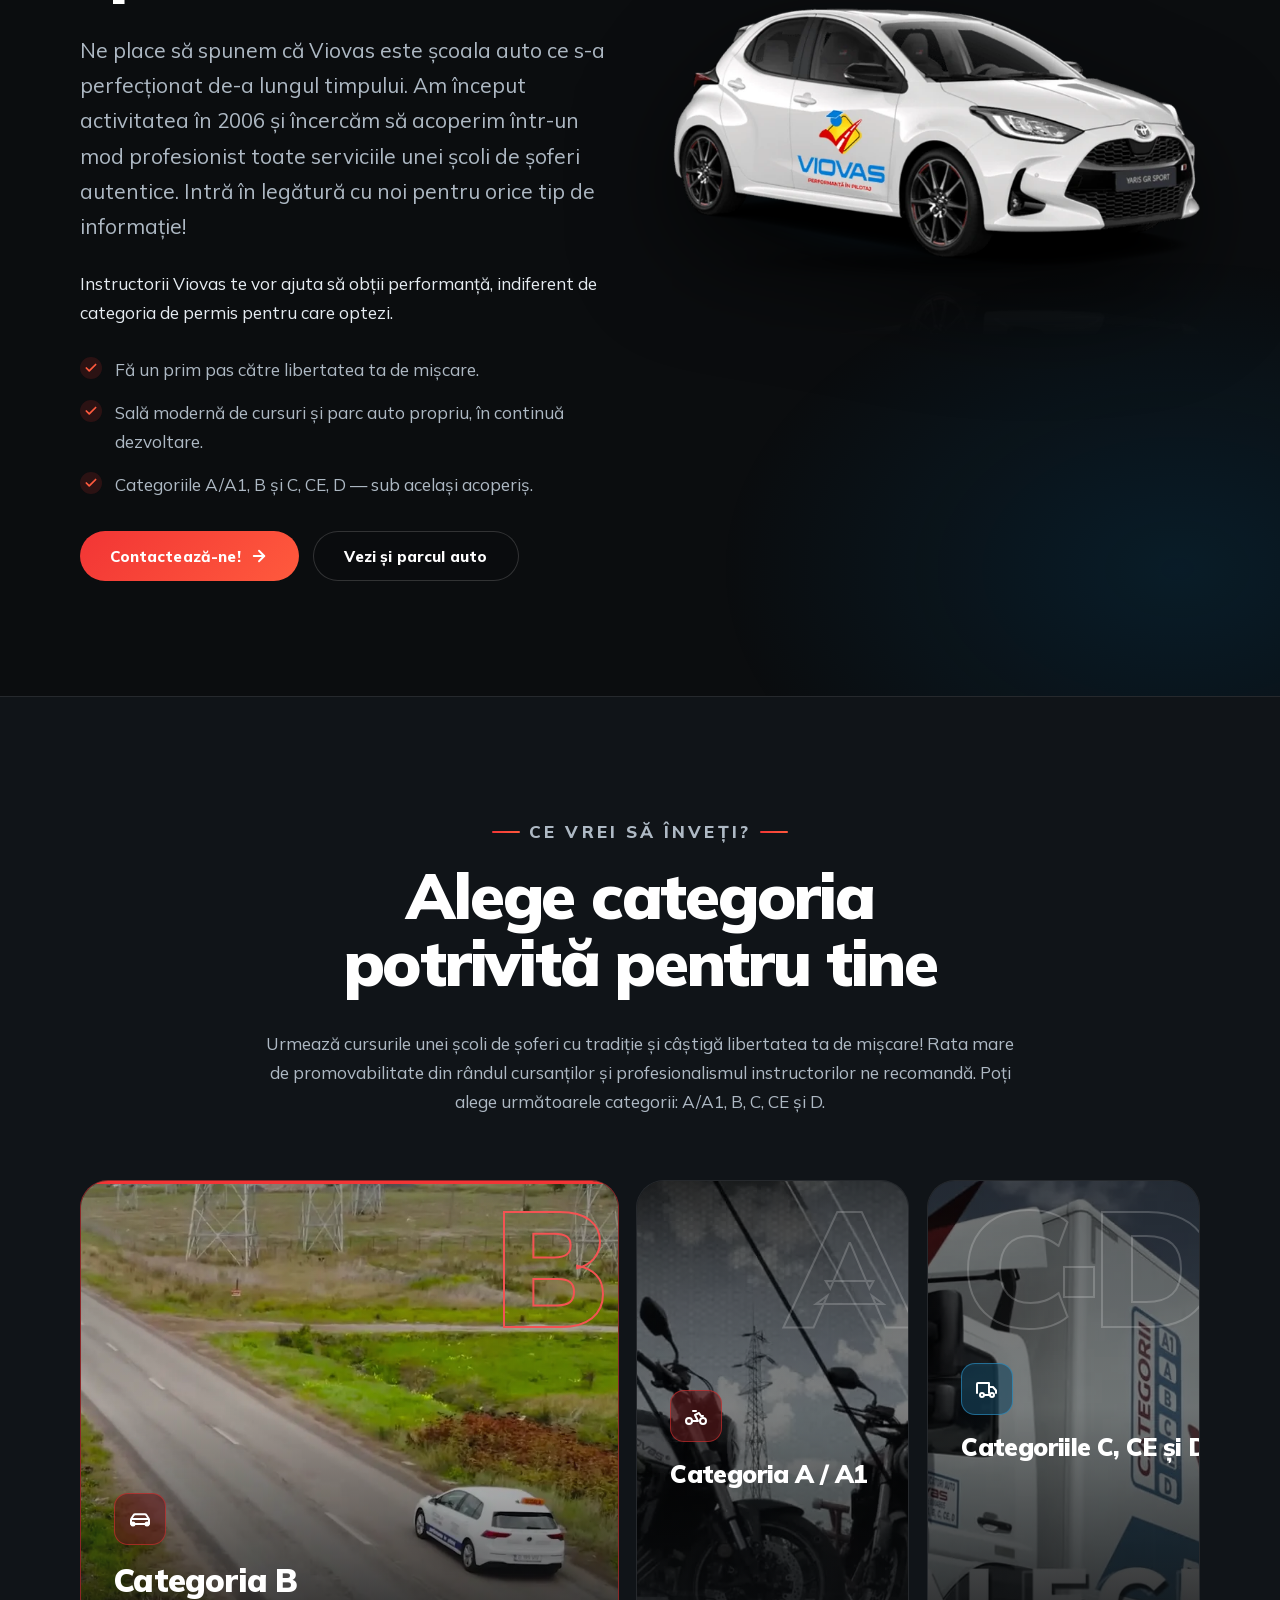
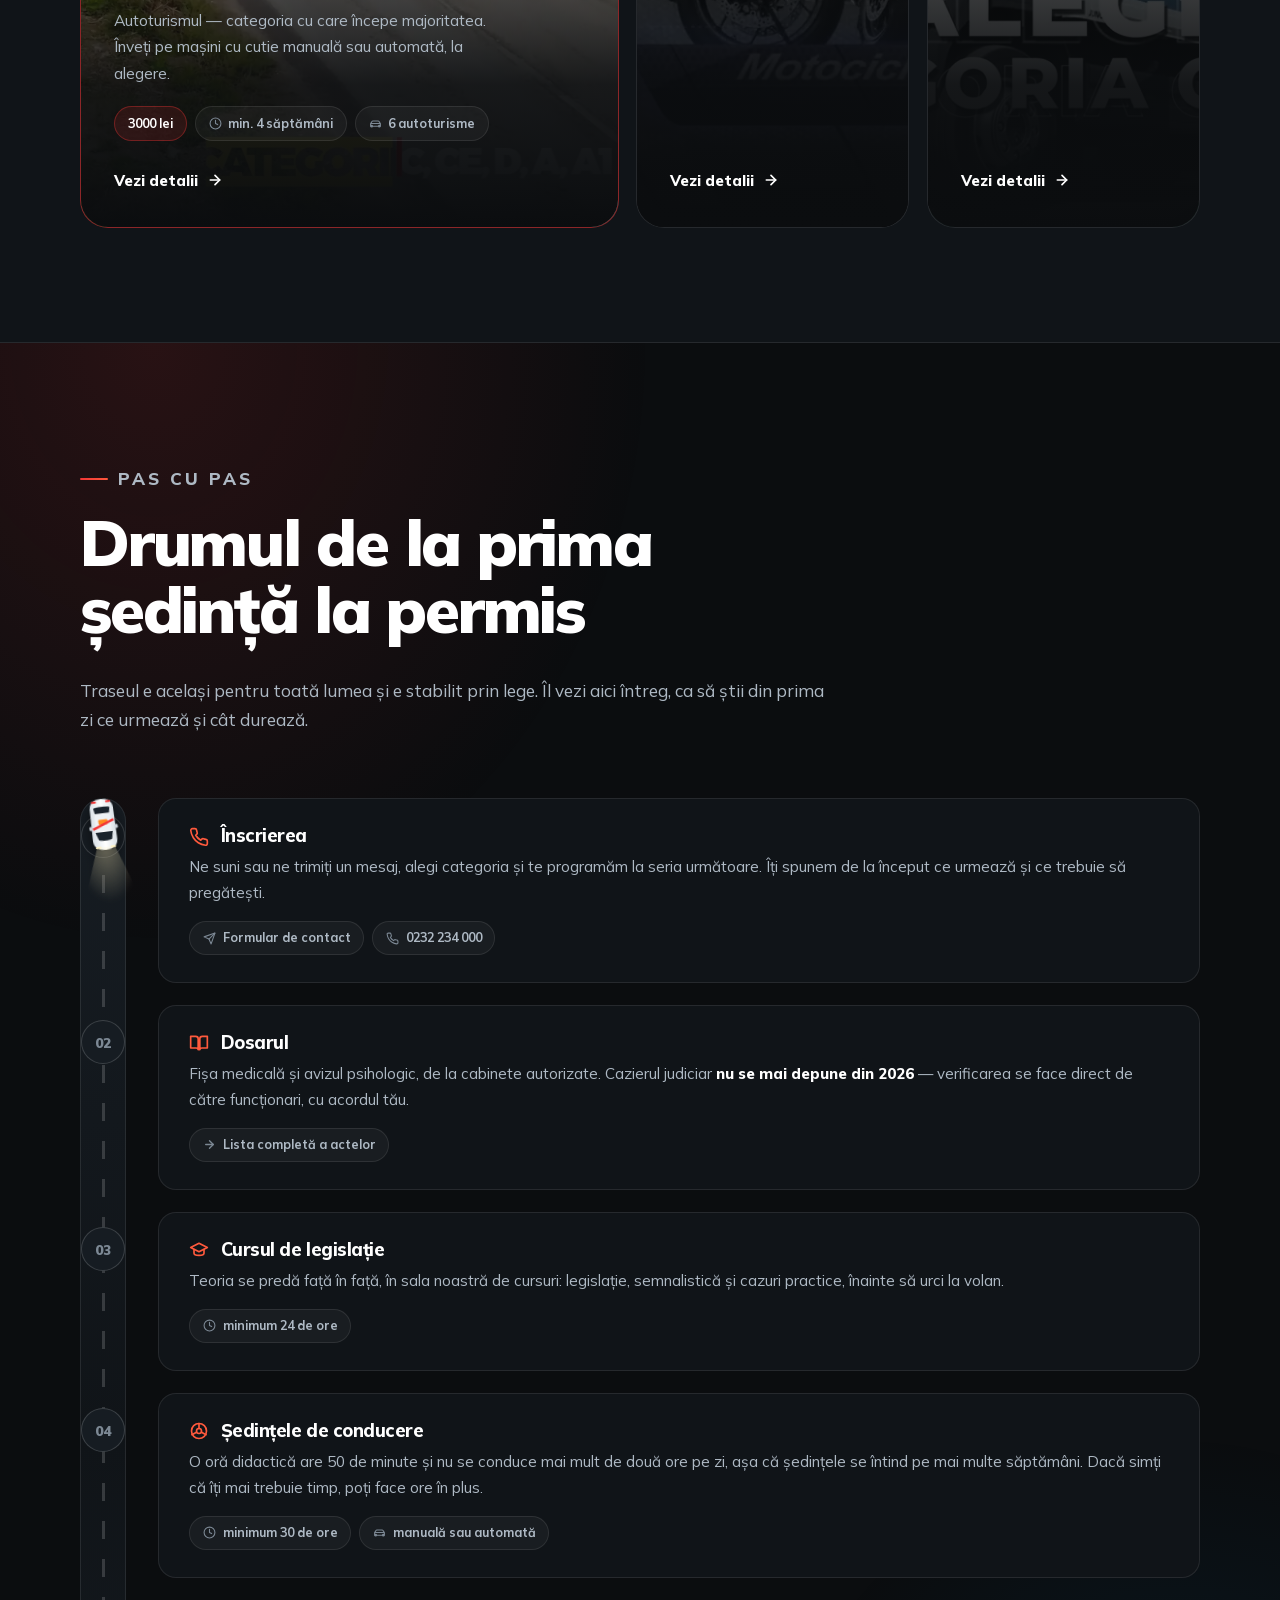
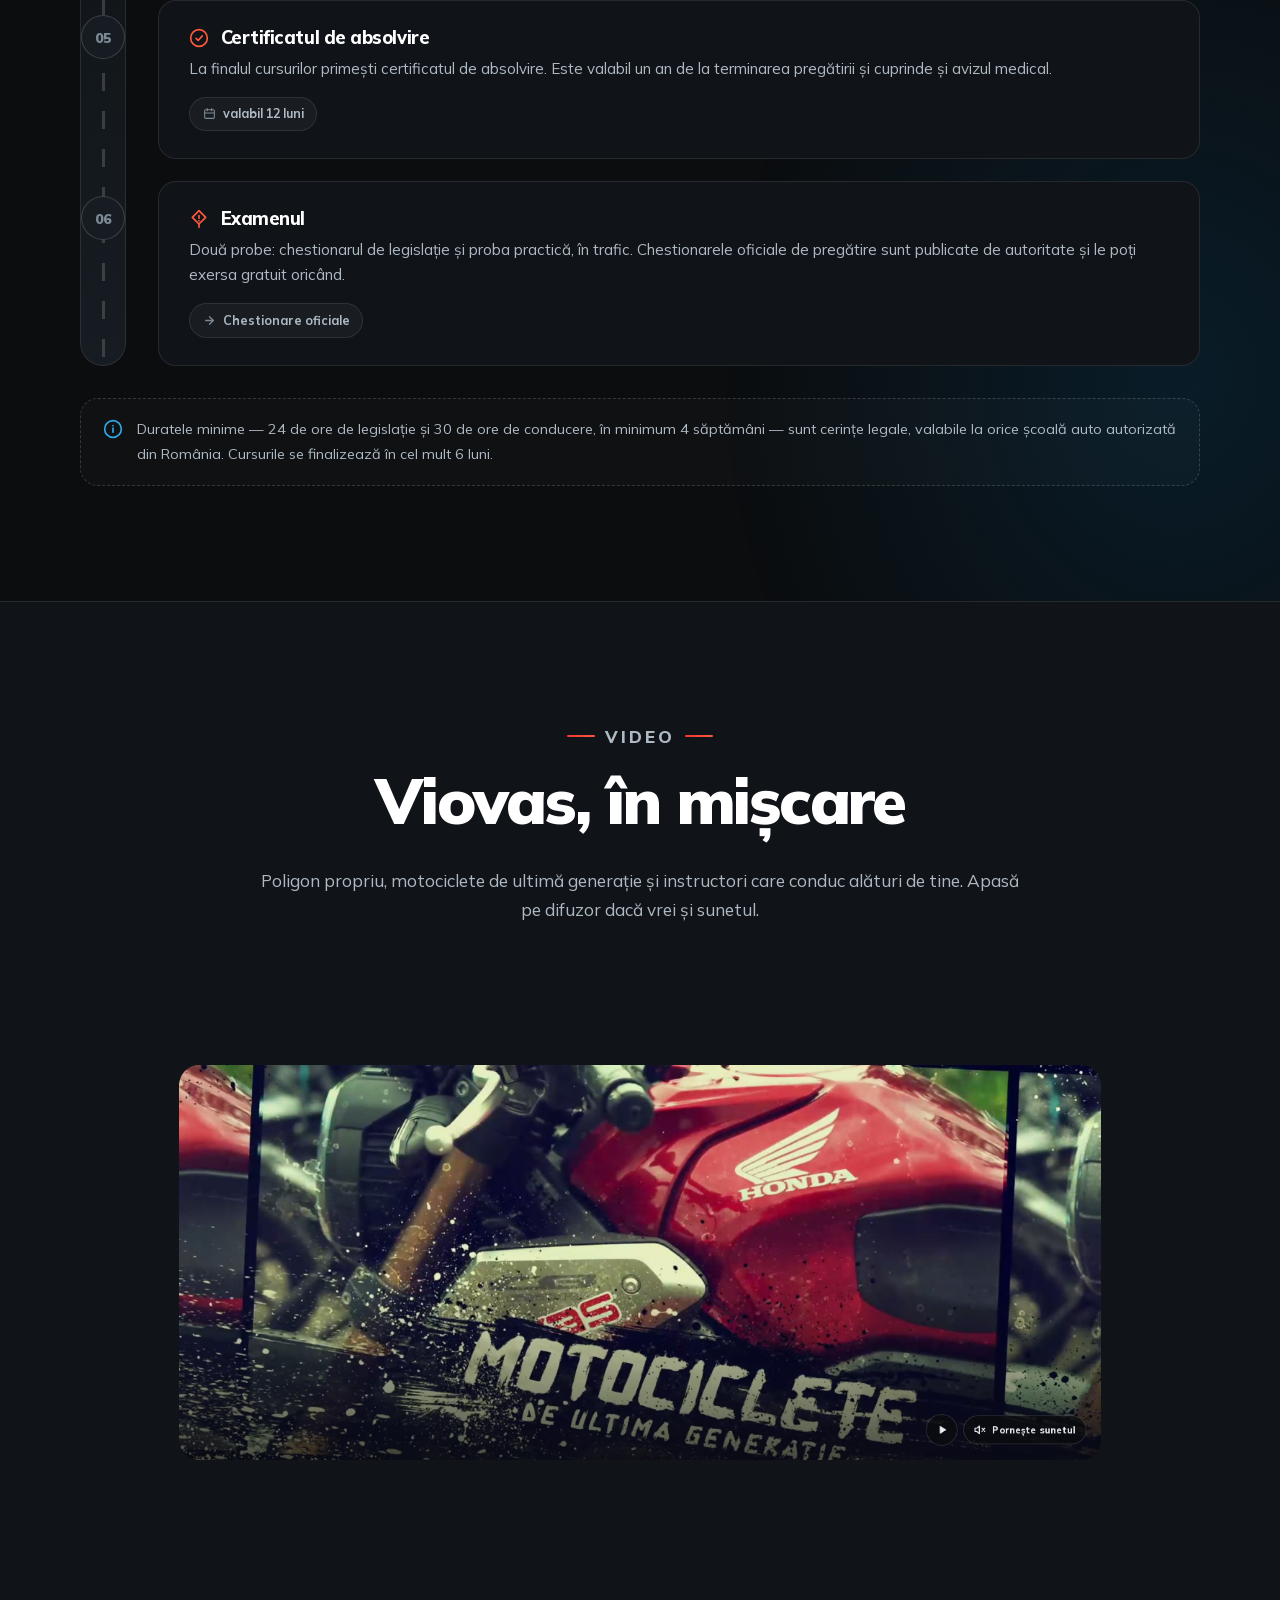
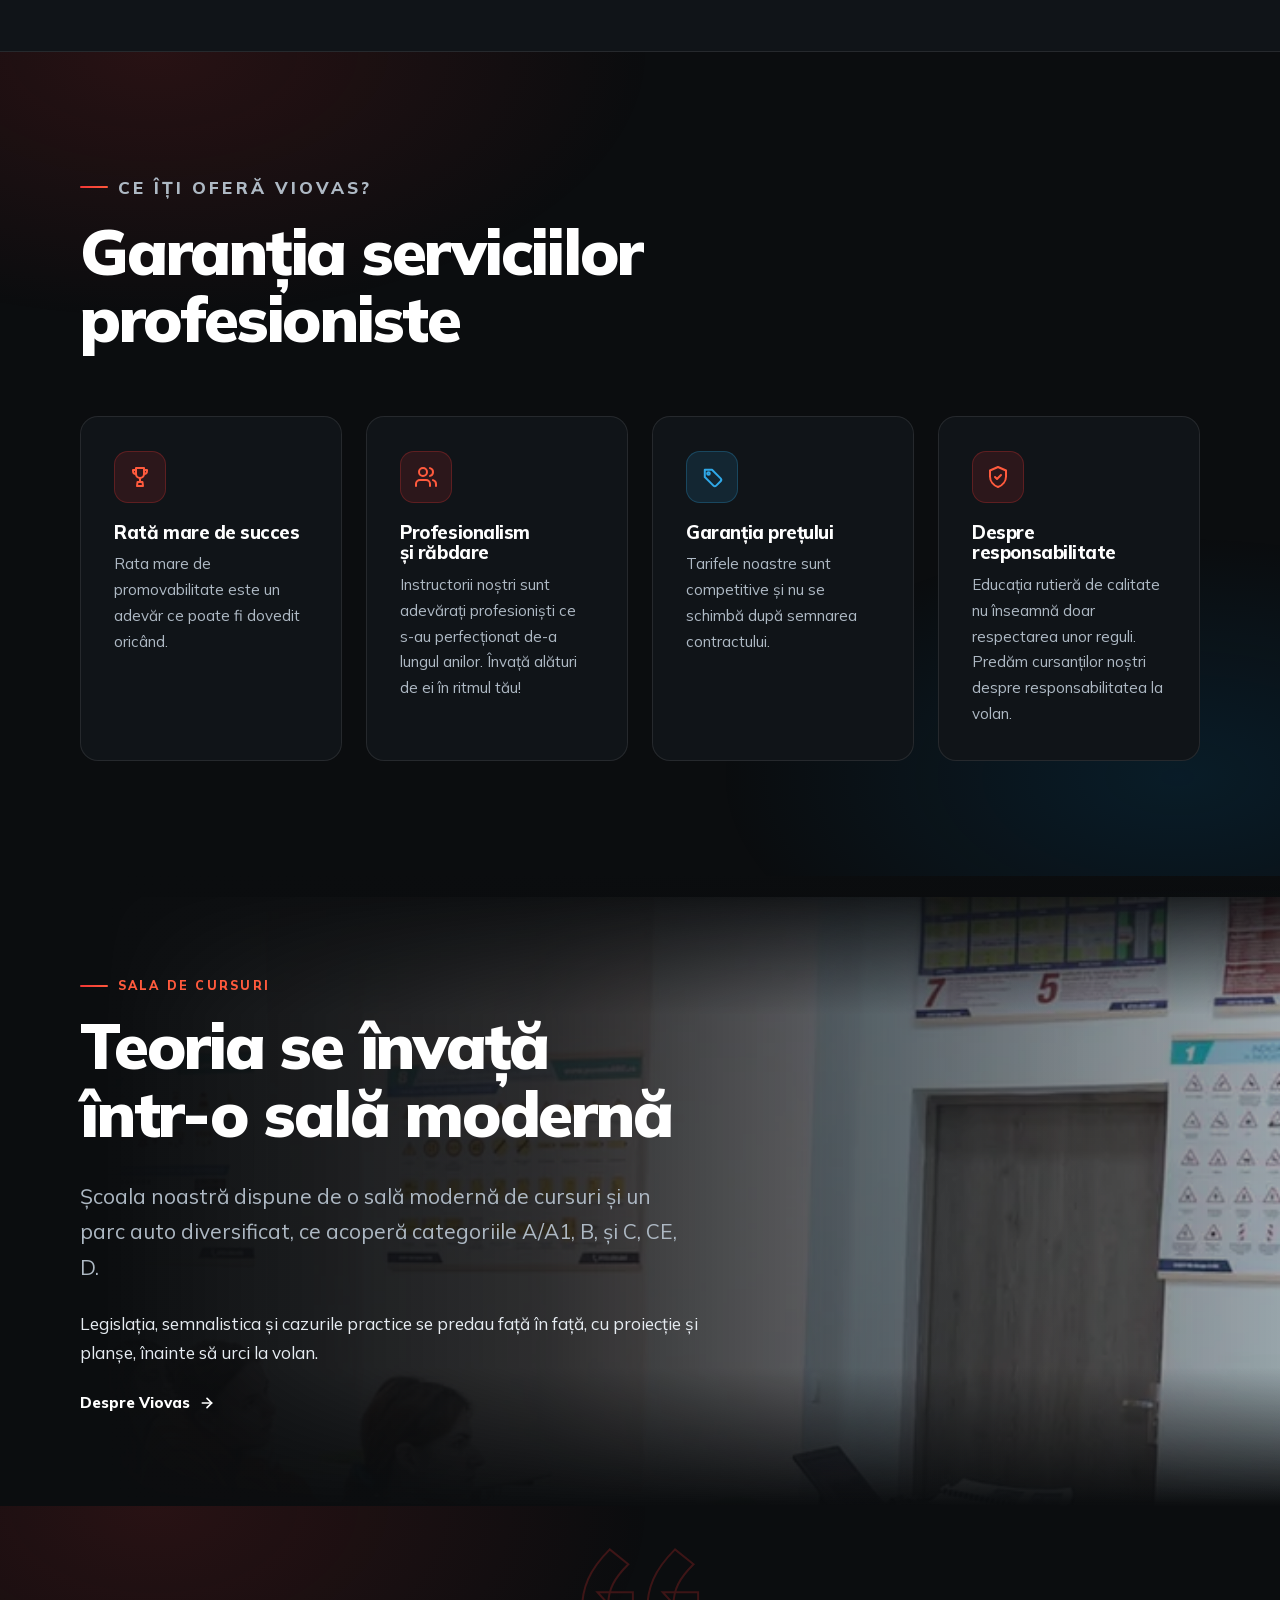
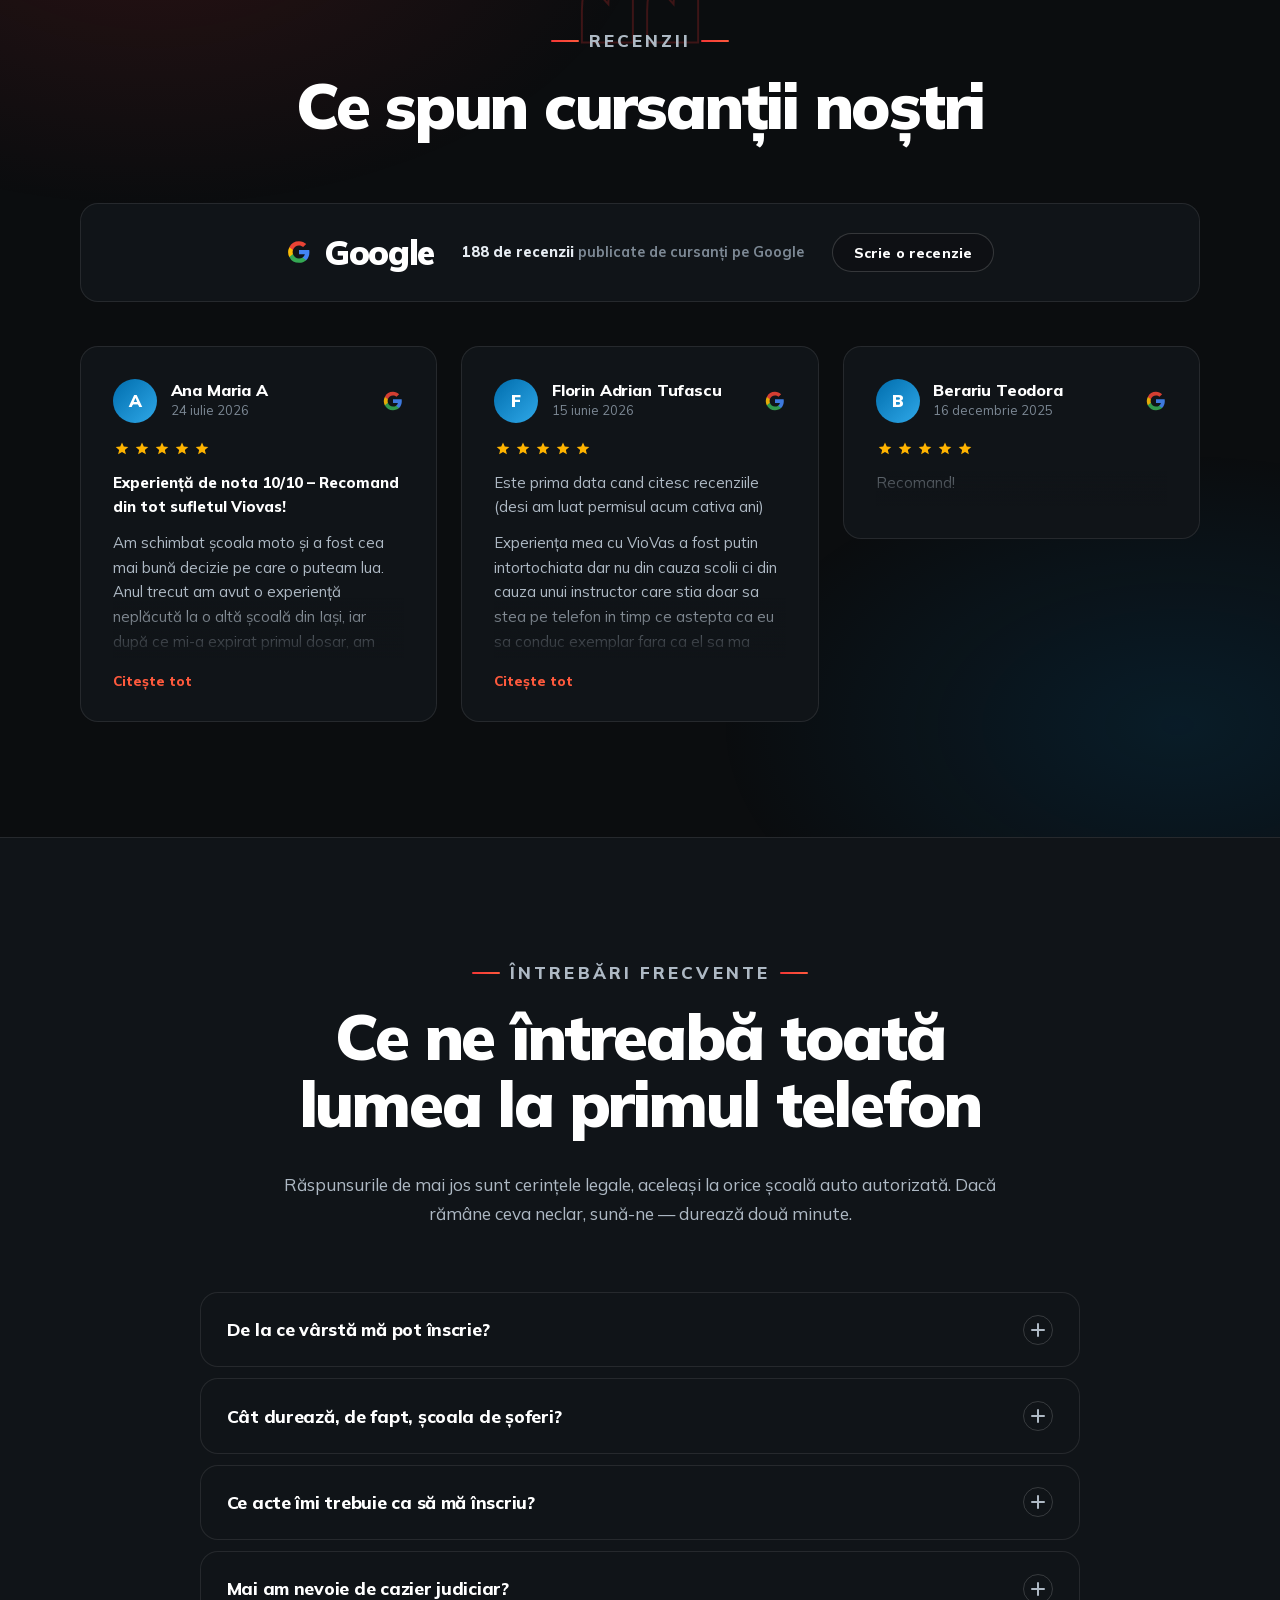
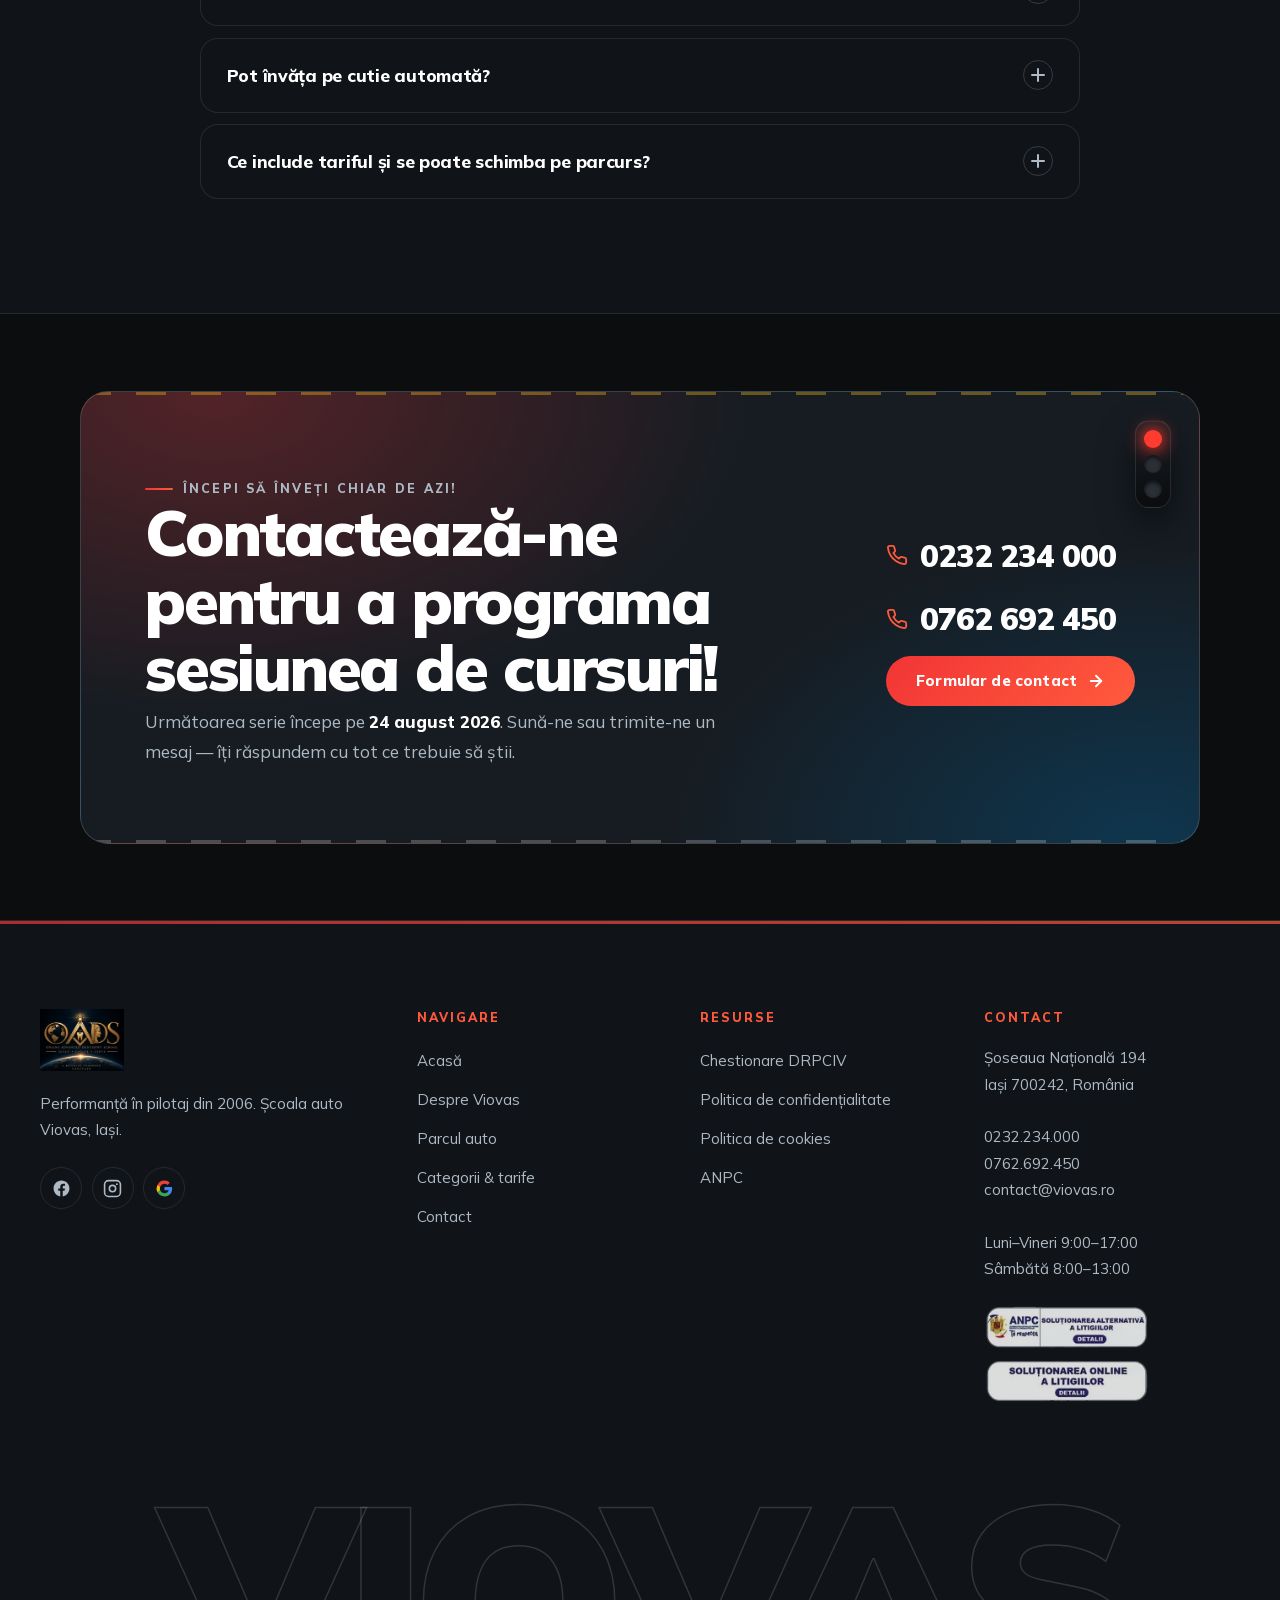
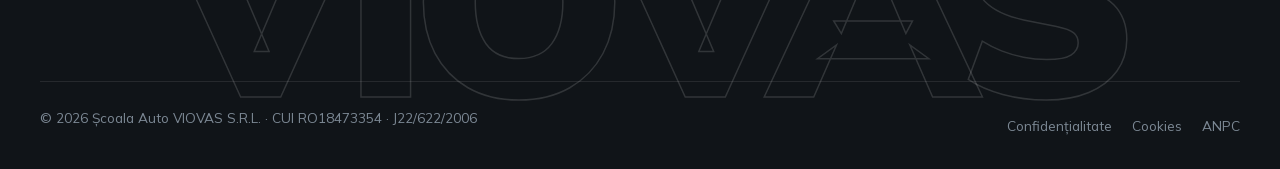
==== commit 6609ed72: "Logo nou OADS peste tot: antet, subsol, intro, favicon și OG Co-Authored-By: Claude Opus 5.5 <norepl" ====
--- a/index.html
+++ b/index.html
@@ -260,7 +260,7 @@
 <div class="intro" id="intro">
   <div class="intro__half intro__half--top" aria-hidden="true">
     <div class="intro__title">
-      <span class="intro__mark"><img src="assets/img/logo@2x.png" alt="" width="400" height="340"></span>
+      <span class="intro__mark"><img src="assets/img/logo@2x.png" alt="" width="400" height="297"></span>
       <span class="intro__kicker" data-letters>Școala de șoferi</span>
       <span class="intro__name" data-letters>VIOVAS</span>
       <span class="intro__tag"><span>Performanță în pilotaj</span><i></i><span>din 2006</span></span>
@@ -326,7 +326,7 @@
   <div class="header__inner">
     <a class="brand" href="index.html" aria-label="Viovas — acasă">
       <img src="assets/img/logo.png" srcset="assets/img/logo.png 1x, assets/img/logo@2x.png 2x"
-           width="200" height="170" alt="Viovas — Performanță în pilotaj">
+           width="200" height="148" alt="Viovas — Performanță în pilotaj">
     </a>
 
     <nav class="nav" aria-label="Navigație principală">
@@ -987,7 +987,7 @@
     <div class="footer__grid">
       <div class="footer__brand">
         <img src="assets/img/logo.png" srcset="assets/img/logo.png 1x, assets/img/logo@2x.png 2x"
-             width="200" height="170" alt="Viovas" loading="lazy">
+             width="200" height="148" alt="Viovas" loading="lazy">
         <p class="footer__tagline">Performanță în pilotaj din 2006. Școala auto Viovas, Iași.</p>
         <div class="socials">
           <a href="https://www.facebook.com/viovas.ro" target="_blank" rel="noopener noreferrer" aria-label="Viovas pe Facebook">
